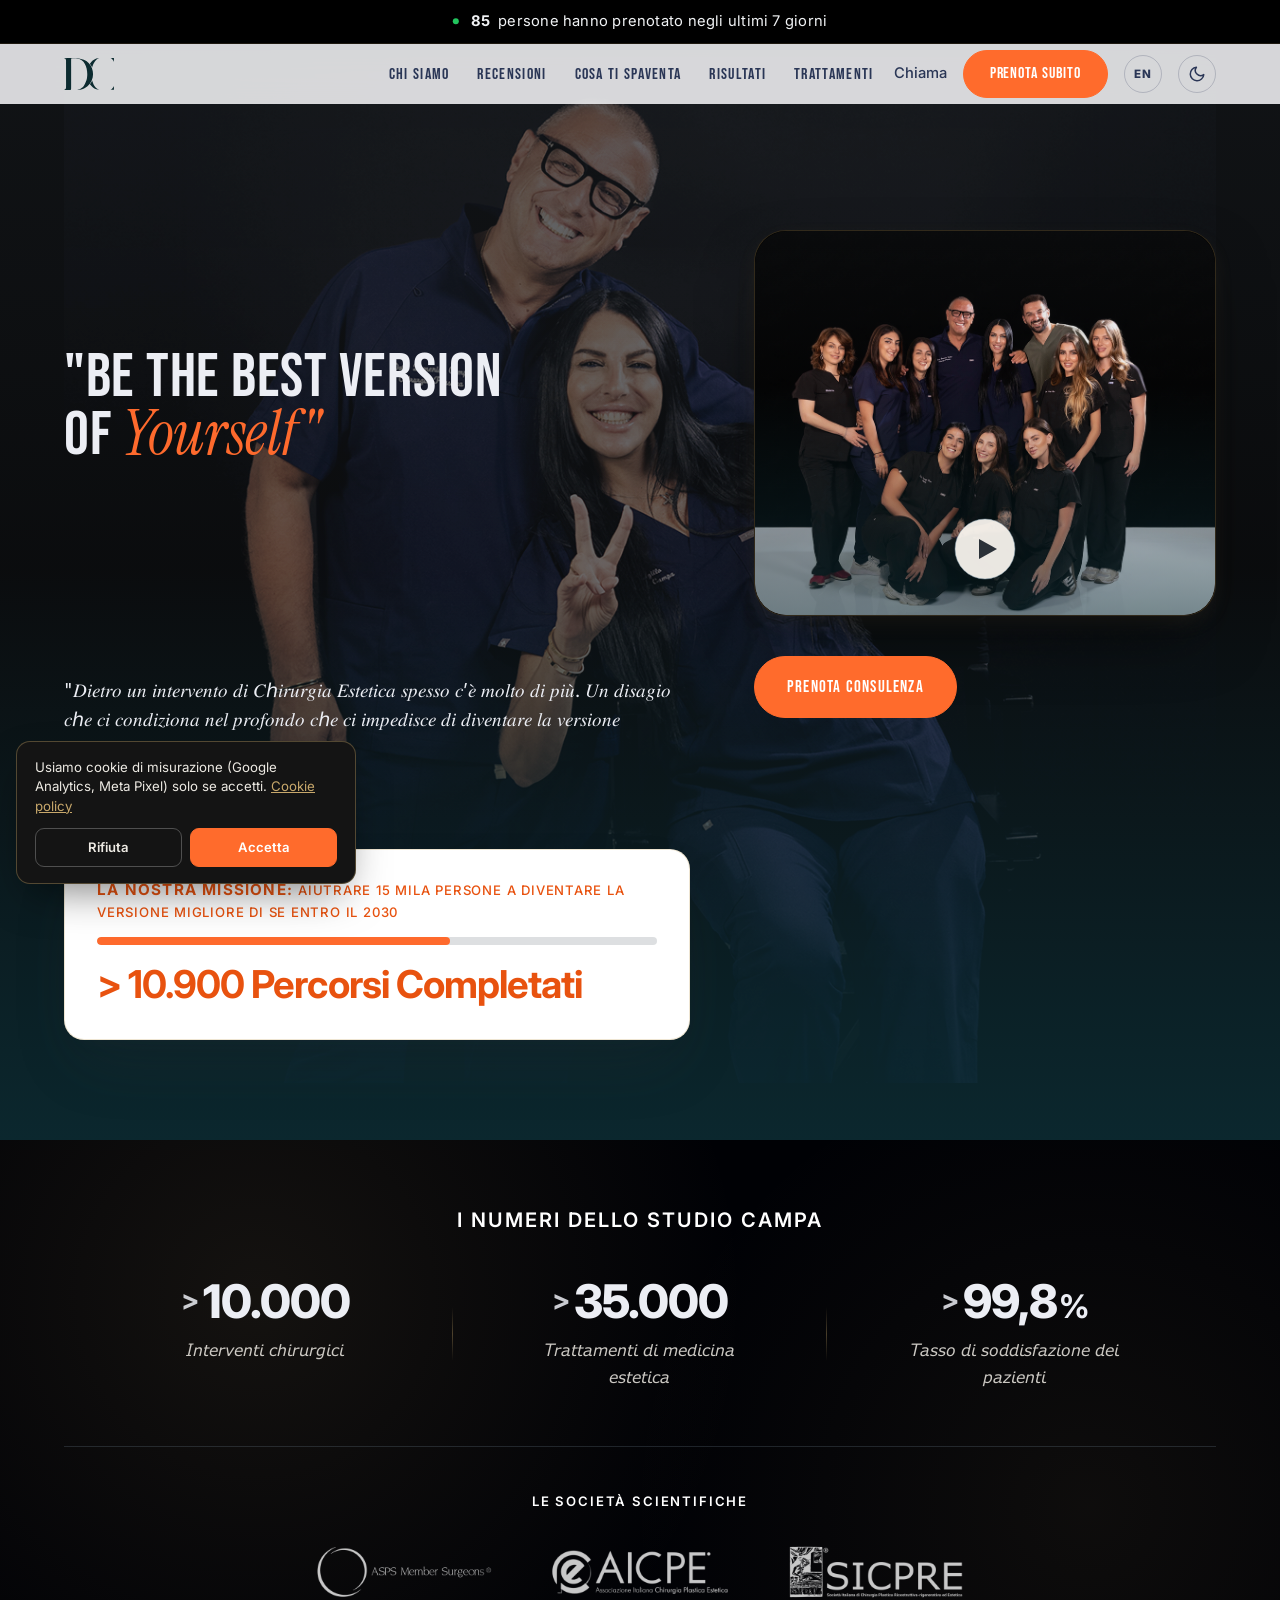
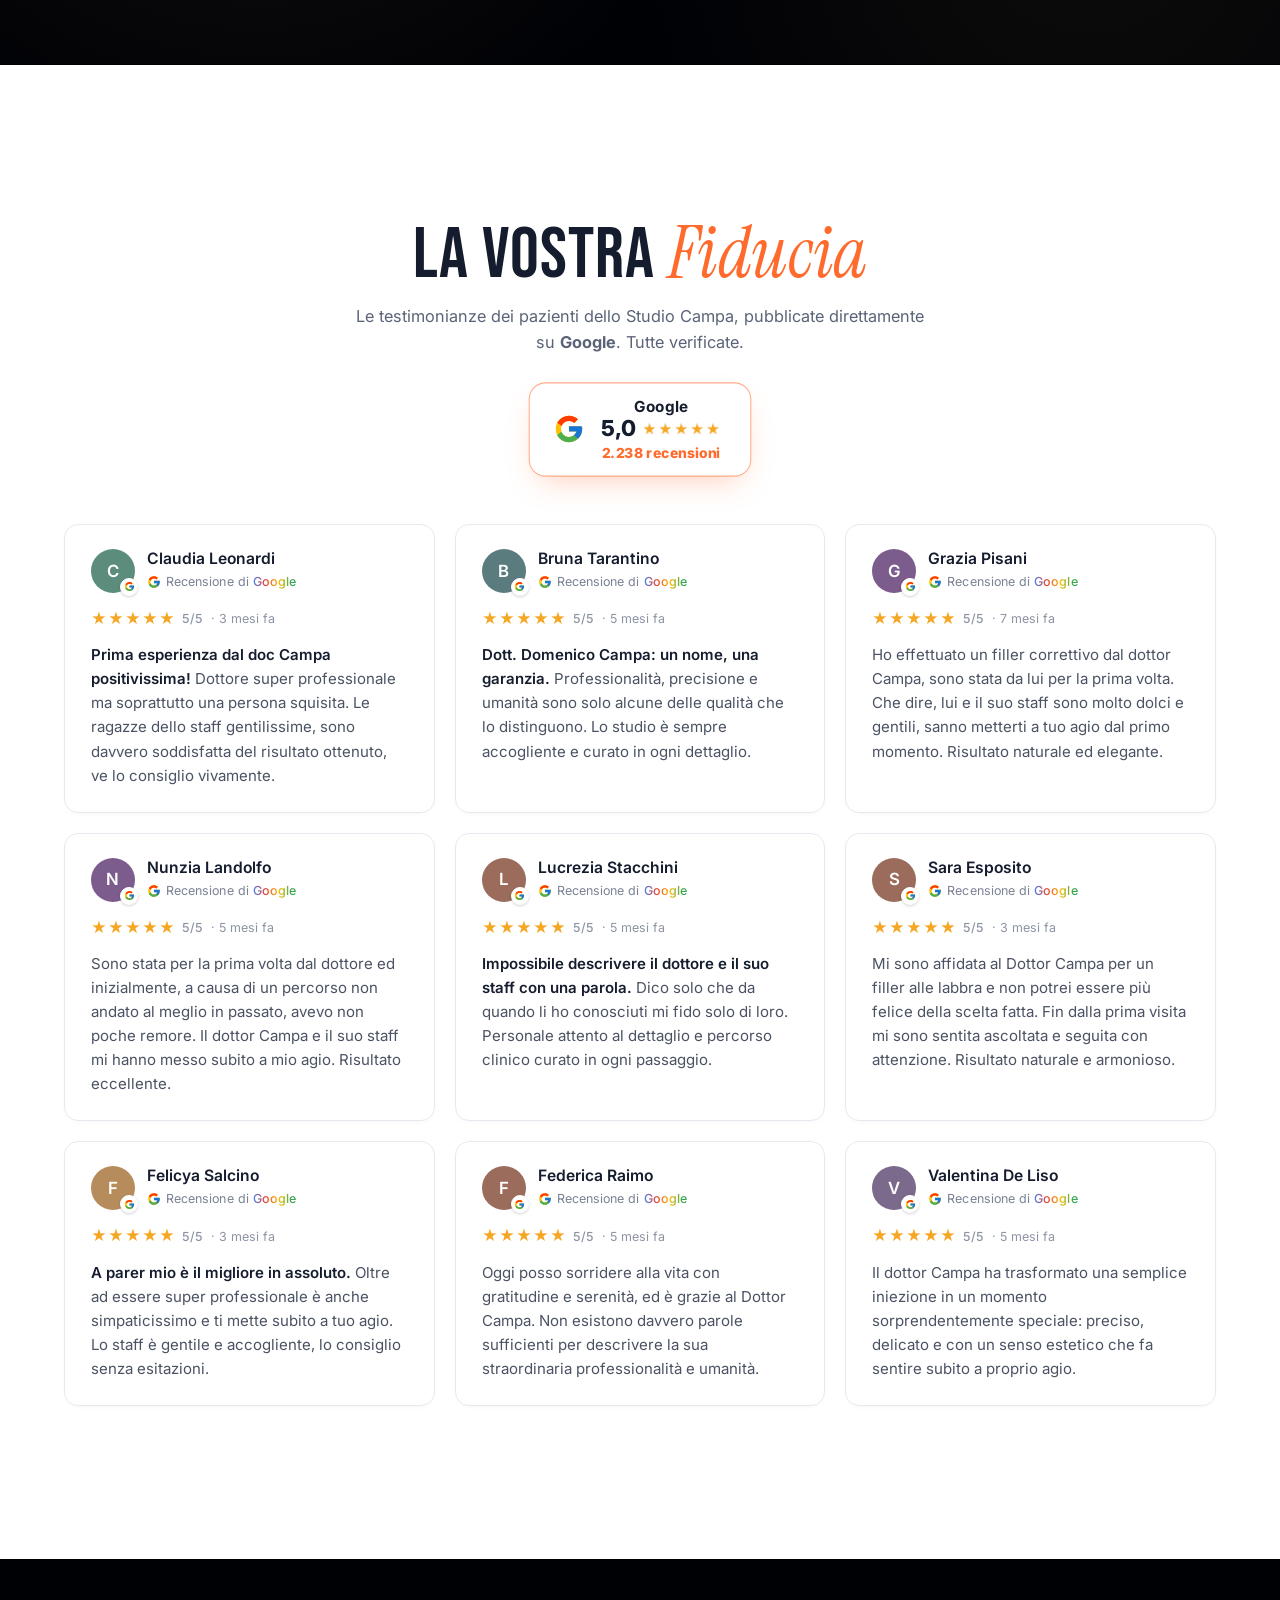
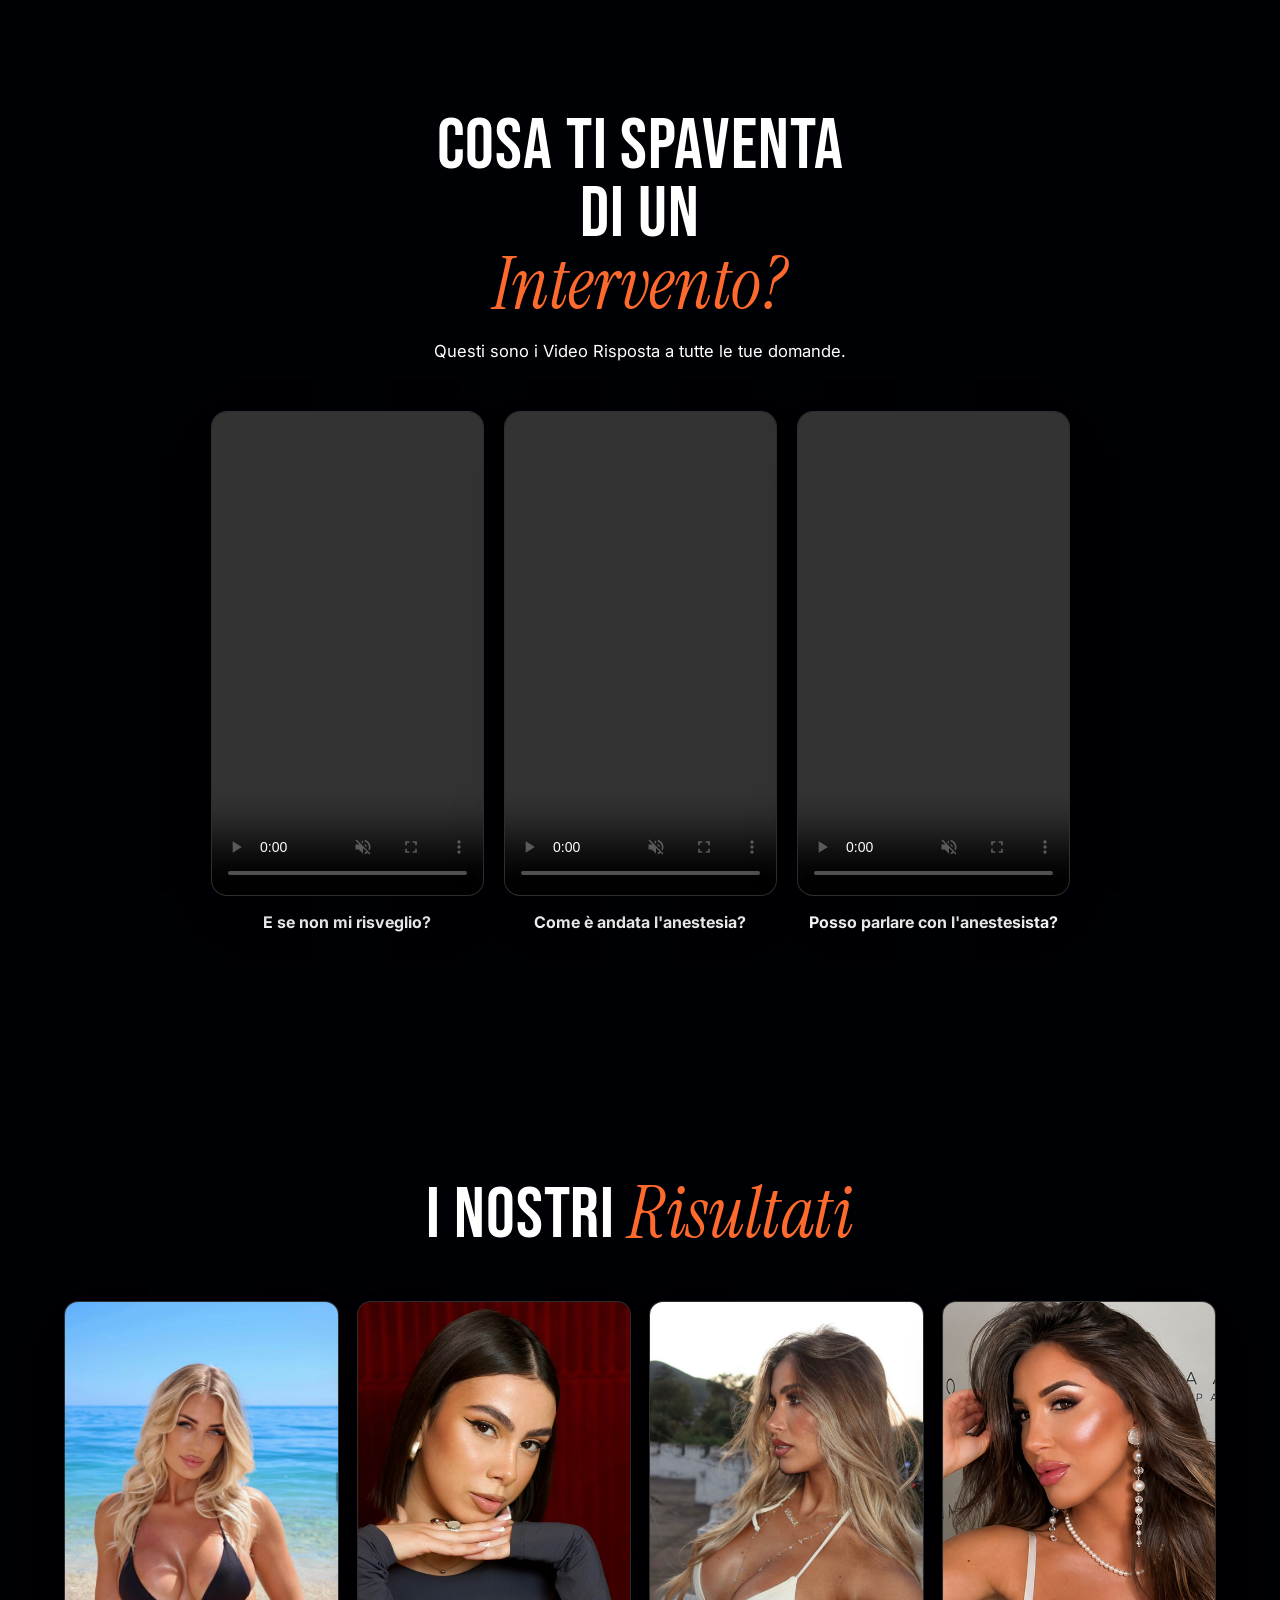
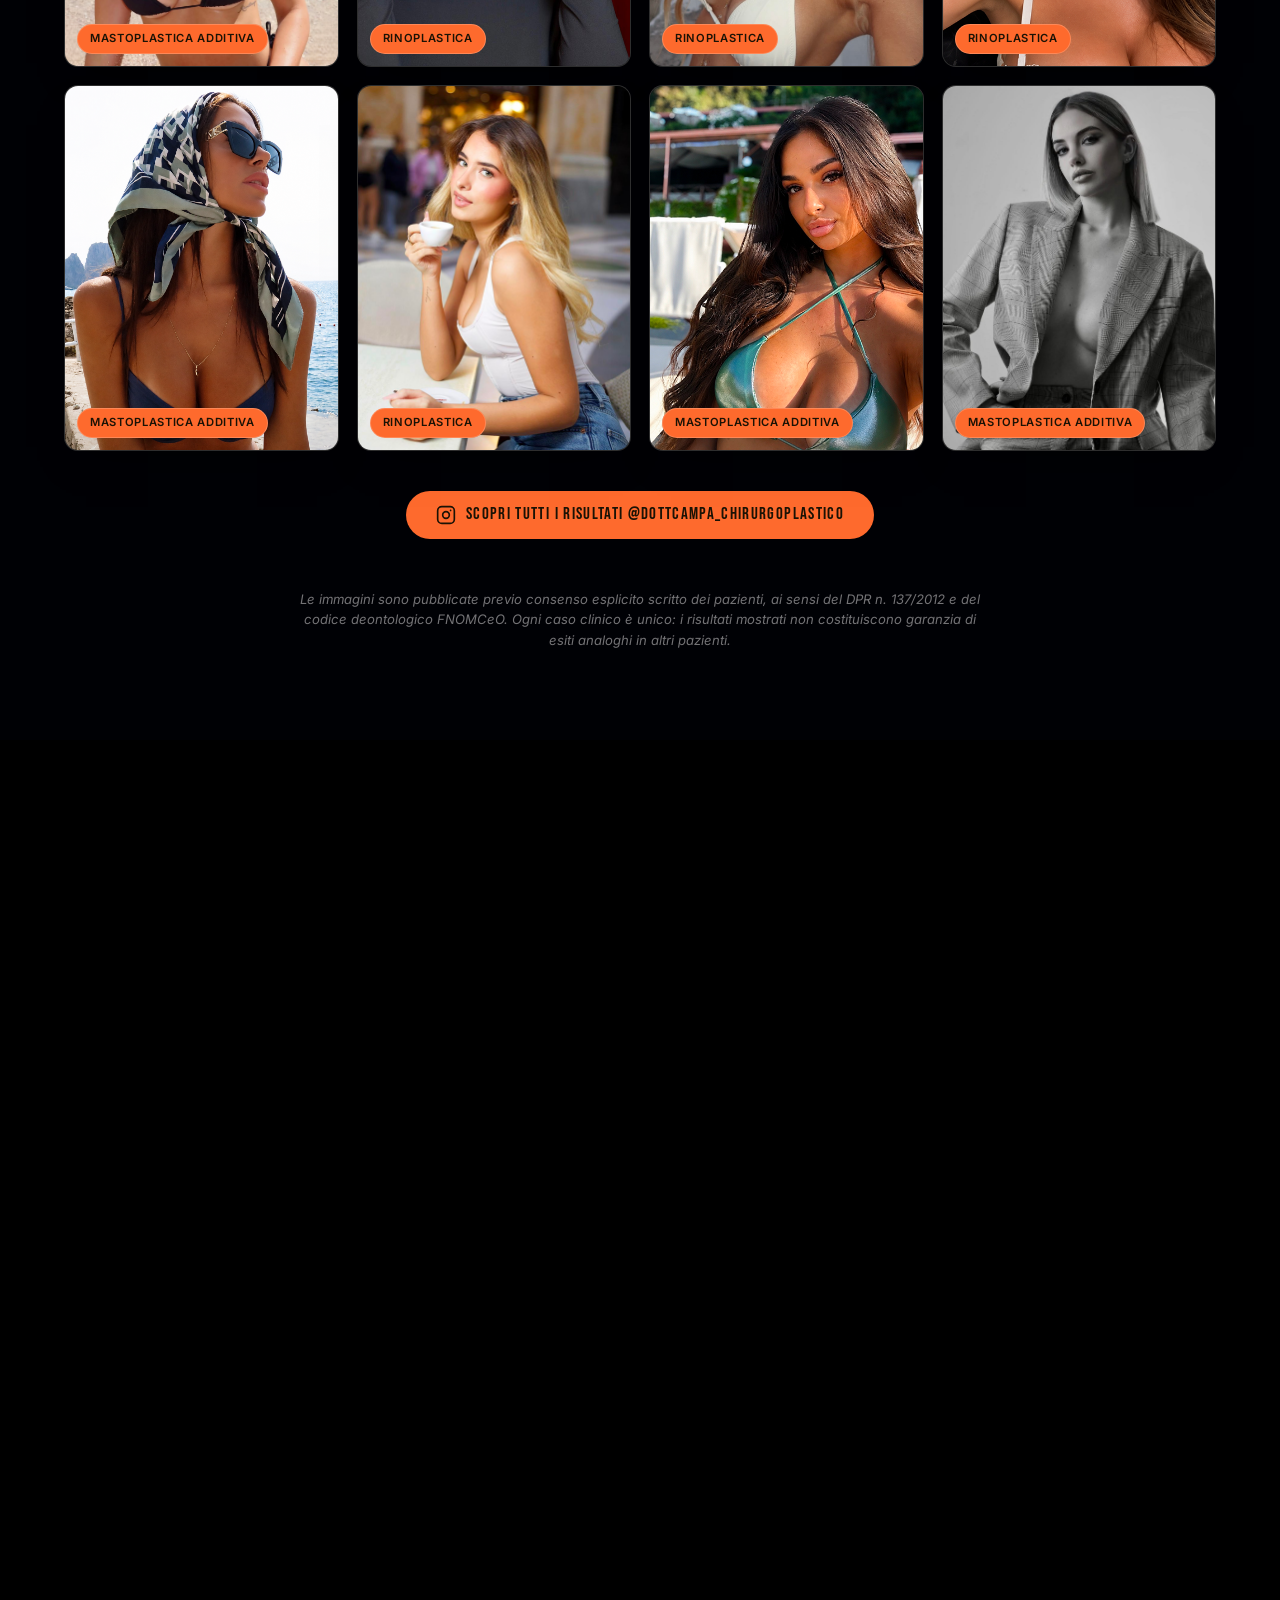
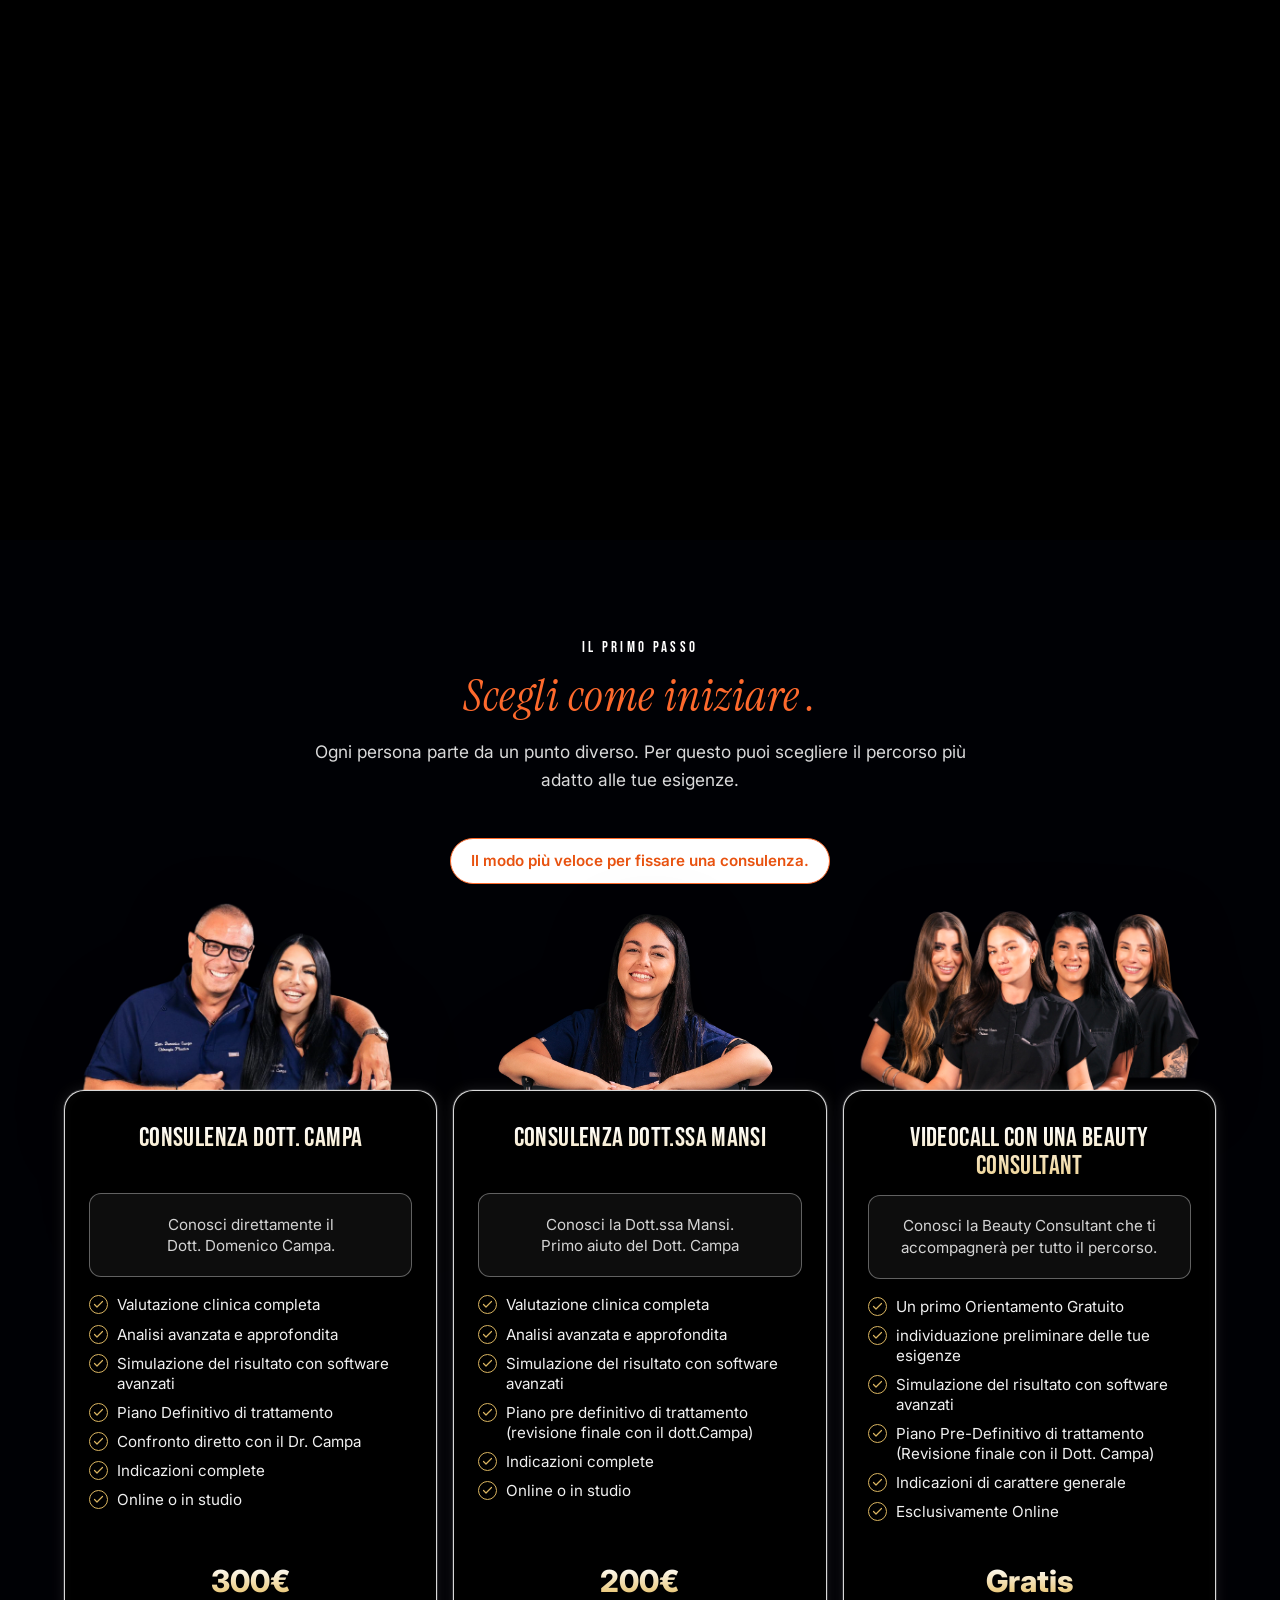
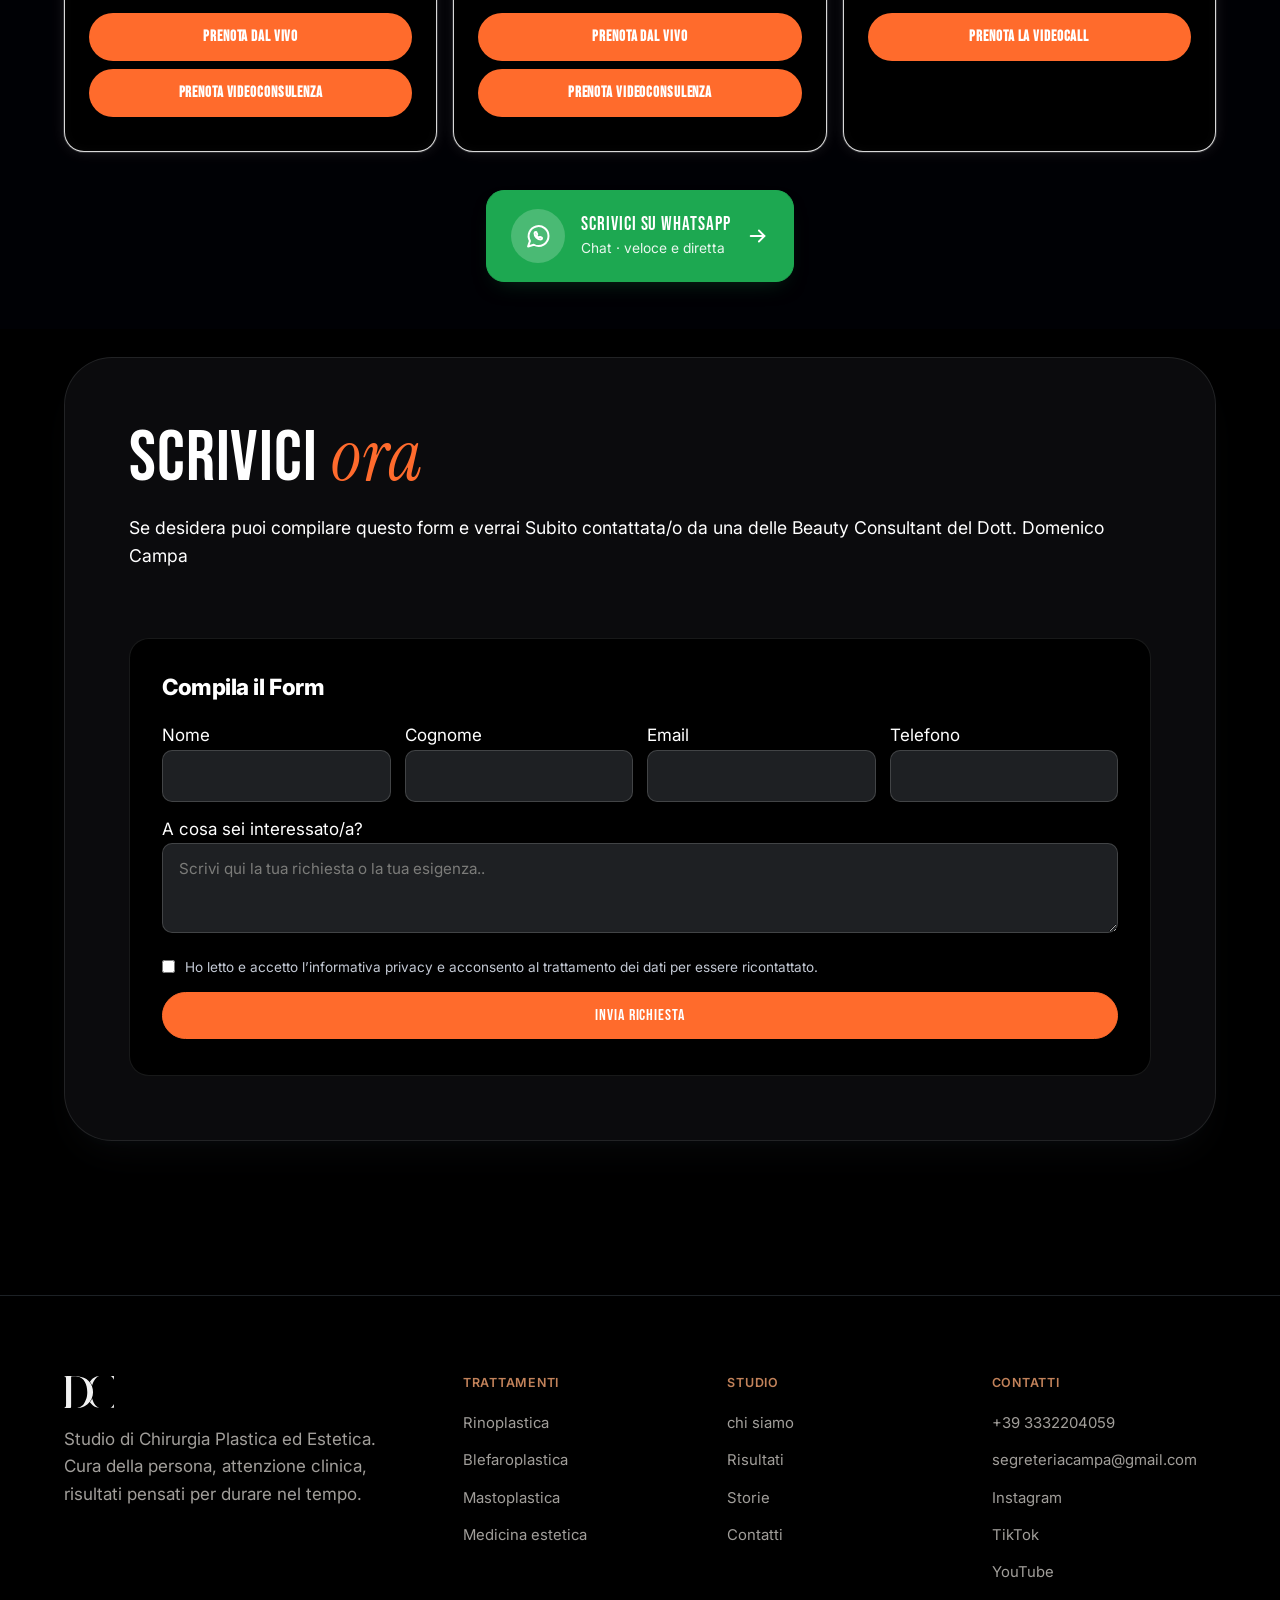
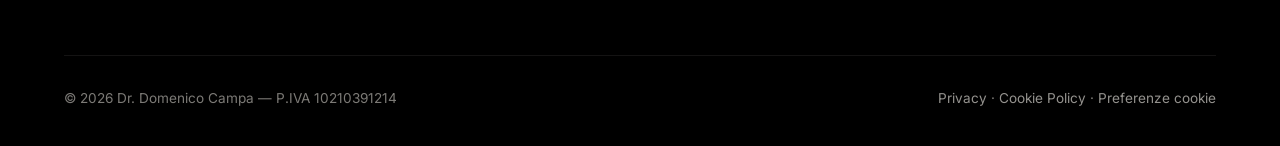
==== index.html @ f1b8f04b "Update index.html" ====
<!DOCTYPE html>
<html lang="it">
<head>
<meta charset="UTF-8">
<meta name="viewport" content="width=device-width,initial-scale=1">
<meta name="theme-color" content="#0a0a0a">
<meta name="description" content="Studio del Dr. Domenico Campa — Chirurgia estetica con ascolto, precisione e rispetto della naturalezza.">
<title>Studio Dr. Campa</title>
<link rel="icon" href="data:,">
<link rel="preconnect" href="https://fonts.googleapis.com">
<link rel="preconnect" href="https://fonts.gstatic.com" crossorigin>
<link href="https://fonts.googleapis.com/css2?family=Bebas+Neue&family=Inter:wght@400;500;600;700;800&family=Instrument+Serif:ital@0;1&display=swap" rel="stylesheet">
<style>
/* ============================================================
   DESIGN TOKENS
   ============================================================ */
:root {
  /* ====== PALETTE: INDACO & RAME (tema scuro) ====== */
  /* Indaco scuro: pagina + sezioni (sfondi) */
  --petrol:#000000;
  --petrol-darker:#000000;
  --petrol-soft:#2A3656;
  --petrol-tint:#1E2A44;
  /* CHIARO: testo e elementi chiari su fondo scuro */
  --ivory:#ECEEF4;
  --ivory-deeper:#D6DCE6;
  --white:#1C2438;
  /* Accento: Rame */
  --gold:#C2825A;
  --gold-deeper:#A66A45;
  --gold-soft:#33251C;
  /* Arancio fluo — colore pulsanti */
  --orange:#FF6B2C;
  --orange-deep:#E8520F;
  /* Secondario (ex blush) — tonalità indaco */
  --blush:#2A3656;
  --blush-soft:#1E2A44;
  --blush-deep:#3A4A6A;
  /* Testo: chiaro */
  --ink:#ECEEF4;
  --ink-soft:#C3C9D4;
  --ink-light:#8C94A4;
  /* Neutri su scuro: bordi/track */
  --mist:#2B3550;
  --mist-soft:#1E2740;
  --line:#2B3550;
  --line-hair:rgba(236,238,244,.10);

  /* ====== BACKWARD-COMPAT ALIASES ======
     I template usano ancora questi nomi storici (--coral-deep, --coral-1, --yellow, --bg-soft).
     Li rimappiamo alla nuova palette per cambiare colore senza toccare tutti i selettori. */
  --coral-1:var(--petrol);
  --coral-2:var(--petrol);
  --coral-deep:var(--petrol);
  --coral-darker:var(--petrol-darker);
  --coral-soft:var(--petrol-tint);
  --yellow:var(--gold);
  --gold-soft:var(--gold-soft);
  --bg-soft:var(--ivory);
  --bg-warm:var(--ivory-deeper);
  --cream:var(--ivory);

  /* ====== TYPOGRAPHY ====== */
  --font-sans:"Inter", system-ui, -apple-system, sans-serif;
  --font-serif:"Instrument Serif", Georgia, serif;
  --font-display:"Bebas Neue", "Inter", system-ui, sans-serif;
  --maxw:1280px;
  --gutter:clamp(20px, 5vw, 64px);
  --section-y:clamp(80px, 12vw, 160px);
  --radius-sm:12px;
  --radius:20px;
  --radius-lg:32px;
  --radius-xl:48px;
  --ease-spring:cubic-bezier(.16, 1, .3, 1);
  --ease-out:cubic-bezier(.4, 0, .2, 1);
  --shadow-sm:0 1px 3px rgba(43,49,56,.06), 0 1px 2px rgba(43,49,56,.04);
  --shadow-md:0 4px 14px -2px rgba(43,49,56,.1), 0 2px 4px -1px rgba(43,49,56,.05);
  --shadow-lg:0 20px 40px -12px rgba(43,49,56,.18), 0 8px 12px -4px rgba(43,49,56,.1);
  --shadow-xl:0 32px 64px -16px rgba(43,49,56,.22), 0 12px 24px -8px rgba(43,49,56,.12);
  --shadow-petrol:0 20px 40px -12px rgba(18, 60, 70, .35);
  --shadow-gold:0 16px 32px -8px rgba(200, 168, 107, .35);
}

/* ============================================================
   RESET + BASE
   ============================================================ */
*, *::before, *::after { box-sizing:border-box; }
html { scroll-behavior:smooth; -webkit-text-size-adjust:100%; }
body {
  margin:0;
  font-family:var(--font-sans);
  font-size:17px;
  line-height:1.6;
  color:var(--ink);
  background:var(--petrol);
  -webkit-font-smoothing:antialiased;
  text-rendering:optimizeLegibility;
  overflow-x:hidden;
}
img, video, svg { max-width:100%; display:block; height:auto; }
a { color:inherit; text-decoration:none; }
button { font:inherit; cursor:pointer; border:0; background:none; color:inherit; padding:0; }
input, textarea, select { font:inherit; }

/* App-loading state (before content.json arrives) */
#app.app-loading {
  display:flex; align-items:center; justify-content:center;
  min-height:100vh; color:var(--ink-light); font-size:14px;
}

/* ============================================================
   TYPOGRAPHY
   ============================================================ */
h1, h2, h3 {
  font-family:var(--font-sans);
  font-weight:800;
  line-height:1.04;
  letter-spacing:-.025em;
  margin:0;
  color:var(--ink);
}
h4, h5 {
  font-family:var(--font-sans);
  font-weight:600;
  line-height:1.2;
  margin:0;
  color:var(--ink);
}
h1 { font-size:clamp(2.8rem, 7.2vw, 6rem); font-weight:800; letter-spacing:-.035em; }
h2 { font-family:var(--font-display); font-weight:400; font-size:clamp(2.4rem, 5.6vw, 4.6rem); letter-spacing:.012em; line-height:.96; }
h3 { font-size:clamp(1.4rem, 2.4vw, 2.1rem); letter-spacing:-.02em; }
h4 { font-size:1.15rem; font-weight:600; letter-spacing:-.01em; }
h5 { font-size:.85rem; font-weight:600; letter-spacing:.06em; text-transform:uppercase; color:var(--ink-light); margin:0 0 14px; }
p { margin:0; }
.serif-italic, .em {
  font-family:var(--font-serif);
  font-style:italic;
  font-weight:400;
  letter-spacing:-.005em;
}
.accent { color:var(--gold); }
.hl { color:var(--gold); font-weight:600; }

/* ============================================================
   LAYOUT
   ============================================================ */
.container {
  max-width:var(--maxw);
  margin:0 auto;
  padding:0 var(--gutter);
  position:relative;
}
section {
  padding:var(--section-y) 0;
  position:relative;
}
section[id] { scroll-margin-top:90px; }

/* ============================================================
   BUTTONS
   ============================================================ */
.btn {
  display:inline-flex; align-items:center; justify-content:center; gap:.55em;
  padding:10px 26px;
  font-family:var(--font-display);
  font-size:1rem;
  font-weight:400;
  letter-spacing:.06em;
  text-transform:uppercase;
  border-radius:999px;
  transition:transform .3s var(--ease-spring), background .25s var(--ease-out), color .25s var(--ease-out), box-shadow .3s var(--ease-out), border-color .25s var(--ease-out);
  cursor:pointer;
  white-space:nowrap;
  border:0;
  position:relative;
}
.btn:hover { transform:translateY(-2px); }
.btn:active { transform:translateY(0); transition-duration:.08s; }
.btn-primary {
  background:var(--orange); color:#fff;
  border:1px solid var(--orange);
}
.btn-primary:hover {
  background:var(--orange-deep); color:#fff;
  border-color:var(--orange-deep);
  box-shadow:0 14px 32px -8px rgba(255,107,44,.55);
}
.btn-yellow {
  background:var(--orange); color:#fff;
  border:1px solid var(--orange);
}
.btn-yellow:hover {
  background:var(--orange-deep); color:#fff;
  box-shadow:0 14px 32px -8px rgba(255,107,44,.55);
}
.btn-large { padding:16px 32px; font-size:1.08rem; letter-spacing:.07em; }

/* ============================================================
   NAV
   ============================================================ */

/* ========== TOPBAR STICKY (sub-header sopra la nav) ==========
   Bar scura: mostra UNA voce alla volta, fade ogni 4 secondi.
   Stesso comportamento su desktop e mobile.
   Sempre visibile su scroll (NON si nasconde come la nav). */
.topbar {
  position:fixed; top:0; left:0; right:0; z-index:101;
  background:linear-gradient(90deg, var(--petrol-darker, #0D2E36) 0%, var(--petrol, #123C46) 100%);
  color:var(--ivory);
  border-bottom:1px solid rgba(200,168,107,.15);
  font-size:.92rem; letter-spacing:.015em;
  height:44px;
  display:flex; align-items:center; justify-content:center;
  overflow:hidden;
}
.topbar-track {
  position:relative;
  width:100%; height:100%;
}
.topbar-item {
  position:absolute; left:50%; top:50%;
  transform:translate(-50%, -50%);
  display:inline-flex; align-items:center; gap:8px;
  color:inherit;
  text-decoration:none;
  opacity:0;
  white-space:nowrap;
  pointer-events:none;
  transition:opacity .5s ease;
  font-weight:400;
  max-width:calc(100% - 32px);
}
.topbar-item.is-active {
  opacity:1;
  pointer-events:auto;
}
.topbar-item.is-link { cursor:pointer; }
.topbar-item.is-link:hover { color:var(--gold); }
.topbar-item .topbar-star { color:var(--gold); font-size:.95em; }
.topbar-item .topbar-strong { font-weight:700; color:inherit; }
.topbar-item .topbar-google {
  font-weight:600;
  color:inherit;
  letter-spacing:.005em;
}
.topbar-item .topbar-icon {
  display:inline-flex; align-items:center; justify-content:center;
  color:var(--gold);
}
.topbar-icon-svg {
  display:block;
  flex-shrink:0;
}
.topbar-item .topbar-dot {
  display:inline-block; width:6px; height:6px;
  border-radius:50%; background:#22c55e;
  margin-right:4px;
  animation:topbar-pulse 1.6s ease-in-out infinite;
}
@keyframes topbar-pulse {
  0%, 100% { box-shadow:0 0 0 0 rgba(34,197,94,.6); }
  50% { box-shadow:0 0 0 6px rgba(34,197,94,0); }
}
@media (max-width:600px){
  .topbar { font-size:.8rem; height:40px; }
}

/* La nav viene spinta sotto la topbar */
.nav { top:44px !important; }
@media (max-width:600px){ .nav { top:40px !important; } }

/* Se la topbar è vuota / disabilitata, la nav torna in cima e l'hero non ha padding extra */
html.no-topbar .nav { top:0 !important; }
html.no-topbar .hero { padding-top:190px; }
@media (max-width:860px){ html.no-topbar .hero { padding-top:160px; } }
@media (max-width:600px){ html.no-topbar .hero { padding-top:160px; } }
@media (max-width:420px){ html.no-topbar .hero { padding-top:150px; } }

/* ============================================================
   NAV
   ============================================================ */
.nav {
  position:fixed; left:0; right:0; z-index:100;
  padding:6px 0;
  background:rgba(250,250,252,.85);
  backdrop-filter:blur(18px); -webkit-backdrop-filter:blur(18px);
  box-shadow:0 1px 0 rgba(20,28,46,.07);
  transition:padding .3s var(--ease-out), background .3s var(--ease-out), box-shadow .3s var(--ease-out);
}
.nav.scrolled {
  padding:3px 0;
  background:rgba(255,255,255,.95);
  box-shadow:0 1px 0 rgba(20,28,46,.08), 0 6px 18px -10px rgba(20,28,46,.18);
}
/* Grid a 3 colonne: logo | menu (sempre al centro) | cta.
   Le 2 colonne laterali hanno la stessa larghezza (1fr) così il menu resta
   perfettamente centrato indipendentemente da quanto è largo logo o CTA. */
.nav-inner {
  display:grid;
  grid-template-columns:1fr auto 1fr;
  align-items:center;
  gap:20px;
}
.nav-inner > .logo { justify-self:start; }
.nav-inner > .nav-links { justify-self:center; }
.nav-inner > .nav-cta { justify-self:end; }
.logo {
  display:flex; align-items:center; gap:10px;
  font-weight:700; font-size:1.1rem; letter-spacing:-.025em;
  color:#141C2E;
  transition:opacity .2s;
  min-width:0;
}
.logo:hover { opacity:.7; }
.logo-mark {
  width:34px; height:34px; border-radius:9px;
  background:var(--petrol);
  display:grid; place-items:center;
  color:var(--ivory); font-weight:700; font-size:.9rem;
  box-shadow:0 4px 12px -4px rgba(43,49,56,.4);
  transition:transform .3s var(--ease-spring), box-shadow .3s var(--ease-out), background .3s var(--ease-out);
  border:1px solid transparent;
  flex-shrink:0;
}
/* Variante con immagine: nessun box colorato, l'immagine fa tutto */
.logo-mark.logo-mark-img {
  width:auto; height:32px; padding:0;
  background:transparent;
  border-radius:0;
  box-shadow:none;
  border:0;
  display:inline-flex; align-items:center;
}
.logo-mark.logo-mark-img img {
  height:100%; width:auto;
  display:block;
  max-width:200px;
  object-fit:contain;
}
.nav.scrolled .logo-mark.logo-mark-img { height:28px; }
/* Nel footer (sfondo scuro) potrebbe servire un filtro per logo scuri */
.footer .logo-mark.logo-mark-img img { filter:brightness(0) invert(1); opacity:.95; }
.logo:hover .logo-mark {
  transform:rotate(-6deg) scale(1.05);
  border-color:var(--gold);
}
.logo:hover .logo-mark.logo-mark-img { transform:scale(1.04); border:0; }
.logo-text {
  font-family:var(--font-display);
  font-weight:400;
  font-size:1.2rem;
  letter-spacing:.04em;
  text-transform:uppercase;
}
.nav-links {
  display:flex; gap:28px; list-style:none; margin:0; padding:0;
}
.nav-links a {
  font-family:var(--font-display);
  font-size:1.02rem;
  font-weight:400;
  letter-spacing:.08em;
  text-transform:uppercase;
  color:#2A3656;
  position:relative;
  transition:color .2s;
}
.nav-links a::after {
  content:""; position:absolute; left:0; right:0; bottom:-6px;
  height:2px; background:var(--orange);
  transform:scaleX(0); transform-origin:right;
  transition:transform .35s var(--ease-spring);
}
.nav-links a:hover { color:var(--orange); }
.nav-links a:hover::after { transform:scaleX(1); transform-origin:left; }
.nav-cta { display:flex; align-items:center; gap:16px; }
.nav-cta .login {
  font-size:.92rem; font-weight:500; color:#2A3656;
  transition:color .2s;
}
.nav-cta .login:hover { color:var(--orange); }
.nav-cta .login .login-ic { display:none; }
/* Bottone "Prenota Consulto" nella nav: arancio fluo */
.nav-cta .btn-primary {
  background:var(--orange);
  color:#fff;
  border:1.5px solid var(--orange);
}
.nav-cta .btn-primary:hover {
  background:var(--orange-deep);
  color:#fff;
  border-color:var(--orange-deep);
  box-shadow:0 12px 28px -8px rgba(255,107,44,.5);
}
.mobile-toggle {
  display:none; flex-direction:column; gap:5px; padding:8px;
}
.mobile-toggle span {
  display:block; width:22px; height:2px; background:#141C2E;
  transition:transform .3s var(--ease-spring), opacity .2s;
}
.nav.open .mobile-toggle span:nth-child(1) { transform:translateY(7px) rotate(45deg); }
.nav.open .mobile-toggle span:nth-child(2) { opacity:0; }
.nav.open .mobile-toggle span:nth-child(3) { transform:translateY(-7px) rotate(-45deg); }

/* ============================================================
   HERO
   ============================================================ */
.hero {
  min-height:100vh; padding:230px 0 100px;
  display:flex; align-items:center;
  position:relative; overflow:hidden;
  background:var(--petrol);
  color:var(--ivory);
}
@media (max-width:860px){
  .hero { padding:120px 0 80px; }
}
@media (max-width:600px){
  .hero { padding:110px 0 70px; }
}
@media (max-width:420px){
  .hero { padding:100px 0 70px; }
}
.hero-bg { position:absolute; inset:0; z-index:0; background:#000; }
.hero-bg img, .hero-bg video, .hero-bg picture {
  width:100%; height:100%; object-fit:cover;
  display:block;
  object-position:var(--hero-bg-pos, center);
  transform:scale(var(--hero-bg-zoom, 1));
  transform-origin:center;
}
.hero-bg img, .hero-bg video {
  opacity:.5;
  filter:saturate(.9);
}
.hero-bg picture img { opacity:1; /* la opacità del picture la mettiamo sul wrapper */ }
.hero-bg picture { opacity:.5; filter:saturate(.9); }
.hero::before {
  content:""; position:absolute; inset:0; z-index:1;
  background:linear-gradient(180deg, rgba(43,49,56,.4) 0%, rgba(43,49,56,.25) 50%, rgba(13,46,54,.85) 100%);
  pointer-events:none;
}
.hero-watermark {
  position:absolute; right:-3%; bottom:8%; z-index:2;
  font-family:var(--font-sans);
  font-size:clamp(8rem, 22vw, 22rem);
  font-weight:800; letter-spacing:-.05em; line-height:.85;
  color:rgba(247,243,236,.04);
  pointer-events:none; user-select:none;
  white-space:nowrap;
}
.hero-content {
  position:relative; z-index:3;
  width:100%;
  color:var(--ivory);
}
/* Quando c'è il video player, layout 2-col su desktop:
   Riga 1 → titolo (sx) | video player (dx, occupa anche il primo "spazio respiro")
   Riga 2 → sottotitolo + mission card (sx) | CTA bottone Prenota (dx)

   Usiamo `display:contents` su .hero-text per "appiattire" i suoi figli dentro
   il grid genitore, così possiamo piazzarli individualmente nelle colonne.
*/
.hero.has-video-player .hero-content {
  display:grid;
  grid-template-columns:minmax(0, 1.15fr) minmax(0, 0.85fr);
  column-gap:clamp(36px, 5vw, 72px);
  row-gap:32px;
  align-items:start;
}
.hero.has-video-player .hero-text { display:contents; }

/* Colonna sinistra */
.hero.has-video-player .hero-title { grid-column:1; grid-row:1; min-width:0; }
.hero.has-video-player .hero-info  { grid-column:1; grid-row:2; min-width:0; }

/* Colonna destra: video sopra (allineato col titolo), CTA sotto (allineata con la mission) */
.hero.has-video-player .hero-video-card { grid-column:2; grid-row:1; min-width:0; align-self:start; }
.hero.has-video-player .hero-cta        { grid-column:2; grid-row:2; min-width:0; align-self:start; margin-top:8px; }

.hero .hero-text { min-width:0; }

/* ====== HERO VIDEO PLAYER CARD ====== */
.hero-video-card {
  position:relative;
  width:100%;
  max-width:var(--hero-player-w, none);
  margin-inline:auto;
  border-radius:var(--radius-lg);
  overflow:hidden;
  box-shadow:0 28px 64px -16px rgba(0,0,0,.55), 0 8px 24px -8px rgba(200,168,107,.18);
  border:1px solid rgba(200,168,107,.25);
  background:var(--petrol);
}
.hero-video-trigger {
  position:relative;
  display:block;
  width:100%;
  aspect-ratio:var(--hero-player-ratio, 4/5);
  border:0;
  padding:0;
  background:transparent;
  cursor:pointer;
  overflow:hidden;
  border-radius:var(--radius-lg);
}
.hero-video-poster {
  position:absolute; inset:0;
}
.hero-video-poster img,
.hero-video-poster picture {
  width:100%; height:100%; object-fit:cover;
  transition:transform .8s var(--ease-spring), filter .4s var(--ease-out);
}
.hero-video-poster-fallback {
  width:100%; height:100%;
  background:linear-gradient(135deg, var(--petrol), var(--petrol-darker));
}
.hero-video-overlay {
  position:absolute; inset:0;
  background:linear-gradient(180deg, rgba(43,49,56,.18) 0%, rgba(43,49,56,.05) 40%, rgba(13,46,54,.55) 100%);
  transition:opacity .35s var(--ease-out);
}
.hero-video-label {
  position:absolute; top:20px; left:22px;
  font-size:.78rem; font-weight:500; letter-spacing:.08em; text-transform:uppercase;
  color:var(--ivory);
  background:rgba(43,49,56,.6);
  backdrop-filter:blur(8px); -webkit-backdrop-filter:blur(8px);
  padding:7px 14px;
  border-radius:999px;
  border:1px solid rgba(200,168,107,.3);
}
.hero-video-play {
  position:absolute;
  left:var(--play-x, 50%); top:var(--play-y, 50%);
  transform:translate(-50%, -50%);
  width:clamp(64px, 12%, 90px);
  height:clamp(64px, 12%, 90px);
  transition:transform .35s var(--ease-spring), filter .3s var(--ease-out);
  filter:drop-shadow(0 12px 24px rgba(0,0,0,.4));
}
.hero-video-play svg { width:100%; height:100%; display:block; }
.hero-video-trigger:hover .hero-video-poster img,
.hero-video-trigger:hover .hero-video-poster picture { transform:scale(1.05); }
.hero-video-trigger:hover .hero-video-play { transform:translate(-50%, -50%) scale(1.08); }
.hero-video-trigger:hover .hero-video-overlay { opacity:.85; }
.hero-video-trigger:active .hero-video-play { transform:translate(-50%, -50%) scale(.96); transition-duration:.08s; }
.hero-video-trigger:focus-visible {
  outline:2px solid var(--gold);
  outline-offset:4px;
}

/* Mobile: testo+video impilati e RIORDINATI: titolo → video → info → CTA */
@media (max-width:860px){
  .hero.has-video-player .hero-content {
    grid-template-columns:1fr;
    grid-template-rows:none;
    gap:0;
    row-gap:28px;
  }
  /* Reset dei posizionamenti desktop (grid-column/grid-row) — tutto torna in col 1 */
  .hero.has-video-player .hero-title,
  .hero.has-video-player .hero-info,
  .hero.has-video-player .hero-video-card,
  .hero.has-video-player .hero-cta {
    grid-column:1; grid-row:auto;
  }
  /* Riordino con order */
  .hero.has-video-player .hero-title       { order:1; }
  .hero.has-video-player .hero-video-card  { order:2; margin-top:var(--mobile-video-gap, 30px); }
  .hero.has-video-player .hero-info        { order:3; }
  .hero.has-video-player .hero-cta         { order:4; margin-top:8px; }

  /* Su mobile il titolo va a DESTRA, nello spazio tra le due teste della foto
     di sfondo. Dimensione ridotta perché su 3 righe occupi solo il quadrante
     in alto a destra, lasciando libero il volto del dottore (in alto-sx) e
     quello della paziente (più in basso). Il margin-top lo posiziona
     nello spazio scuro fra le due teste. */
  .hero.has-video-player .hero-title {
    text-align:right;
    margin-left:auto;
    margin-top:18vh;
    max-width:62%;
  }
  .hero.has-video-player .hero-title h1 {
    font-size:clamp(1.8rem, 5.5vw, 2.6rem);
    line-height:1.06;
    max-width:none;
    margin-left:auto;
  }
  /* Anche l'accento (corsivo gold) deve allinearsi a destra */
  .hero.has-video-player .hero-title h1 .accent::after {
    left:auto; right:0;
  }

  .hero-video-trigger { aspect-ratio:16/10; }
  .hero.has-video-player .hero-video-card { max-width:none; }
  .hero-bg img, .hero-bg video, .hero-bg picture {
    object-position:var(--hero-bg-pos-m, center);
    transform:scale(var(--hero-bg-zoom-m, 1));
  }
  /* Spaziatura interna ridotta su mobile */
  .hero-info .hero-sub { margin-top:0; }
  .hero-info .mission-card { margin-top:28px; }
}

@media (max-width:600px){
  .hero.has-video-player .hero-title { max-width:68%; margin-top:16vh; }
  .hero.has-video-player .hero-title h1 { font-size:clamp(1.65rem, 6.5vw, 2.2rem); }
}

/* ====== VIDEO MODAL ====== */
.video-modal {
  position:fixed; inset:0; z-index:9999;
  display:flex; align-items:center; justify-content:center;
  background:rgba(10, 22, 26, .85);
  backdrop-filter:blur(12px); -webkit-backdrop-filter:blur(12px);
  padding:clamp(20px, 4vw, 60px);
  opacity:0;
  pointer-events:none;
  transition:opacity .25s var(--ease-out);
}
.video-modal.open {
  opacity:1;
  pointer-events:auto;
}
.video-modal-content {
  position:relative;
  width:100%;
  max-width:1200px;
  aspect-ratio:16/9;
  background:#000;
  border-radius:var(--radius);
  overflow:hidden;
  box-shadow:0 30px 80px rgba(0,0,0,.6);
  transform:scale(.94);
  transition:transform .35s var(--ease-spring);
}
.video-modal.open .video-modal-content { transform:scale(1); }
.video-modal-content iframe,
.video-modal-content video {
  position:absolute; inset:0;
  width:100%; height:100%;
  border:0;
  display:block;
}
.video-modal-close {
  position:absolute;
  top:-50px; right:-2px;
  width:38px; height:38px;
  display:flex; align-items:center; justify-content:center;
  background:rgba(247,243,236,.1);
  color:var(--ivory);
  border:1px solid rgba(247,243,236,.25);
  border-radius:50%;
  cursor:pointer;
  transition:background .2s, transform .25s var(--ease-spring), border-color .2s;
}
.video-modal-close:hover {
  background:rgba(247,243,236,.2);
  transform:scale(1.1);
  border-color:var(--gold);
}
.video-modal-close:focus-visible {
  outline:2px solid var(--gold);
  outline-offset:3px;
}
@media (max-width:600px){
  .video-modal-close {
    top:-44px; right:0;
  }
}

.hero-content h1 {
  color:var(--ivory);
  max-width:18ch;
  font-family:var(--font-display); /* Bebas Neue */
  font-weight:400;
  letter-spacing:.012em;
  line-height:.9;
}
.hero-content h1 .accent {
  color:var(--gold);
  font-family:var(--font-serif);
  font-style:italic;
  font-weight:400;
  letter-spacing:-.01em;
  position:relative;
  display:inline-block;
}
.hero-content h1 .accent::after { content:none; }
@media (min-width:761px){ .hero-title{ margin-top:var(--title-down, 0px); } }
@keyframes underlineDraw { to { transform:scaleX(1); } }
.hero-sub {
  font-size:clamp(1.05rem, 1.5vw, 1.3rem);
  line-height:1.55;
  color:rgba(247,243,236,.85);
  margin:28px 0 36px;
  max-width:620px;
}
.hero-sub .em {
  color:var(--ivory); font-weight:400;
}
.hero-cta {
  display:flex; flex-direction:column;
  gap:14px;
  align-items:flex-start;
}
.hero-cta-row {
  display:flex; gap:14px; flex-wrap:wrap;
  align-items:stretch;
}
/* Primary: gold pieno, prezzo barrato accanto */
.hero-cta-primary {
  display:inline-flex; align-items:center; gap:12px;
}
.cta-price-strike {
  font-size:.85em; opacity:.6; text-decoration:line-through;
  font-weight:500;
  text-decoration-thickness:1.5px;
  letter-spacing:.01em;
}
/* Secondary: outline gold, percorso "Ti richiamo gratis" */
.btn-outline-gold {
  background:transparent;
  color:var(--ivory);
  border:1.5px solid rgba(255,107,44,.6);
  padding:10px 26px;
  border-radius:999px;
  font-family:var(--font-display);
  font-weight:400;
  font-size:1rem;
  letter-spacing:.06em;
  text-transform:uppercase;
  transition:background .25s var(--ease-out), border-color .25s, transform .25s var(--ease-spring), color .2s;
  cursor:pointer;
  display:inline-flex; align-items:center; justify-content:center;
  text-decoration:none;
}
.btn-outline-gold:hover {
  background:var(--orange);
  border-color:var(--orange);
  color:#fff;
  transform:translateY(-2px);
}
.btn-outline-gold.btn-large { padding:16px 32px; font-size:1.08rem; letter-spacing:.07em; }

/* Hint sotto i 2 bottoni: piccola frase descrittiva */
.hero-cta-hint {
  font-size:.82rem;
  color:rgba(247,243,236,.65);
  letter-spacing:.01em;
  margin-top:-4px;
  margin-left:4px;
}

/* Tertiary: link sottotitolo, ancora più discreto, percorso power-user */
.hero-cta-tertiary {
  display:inline-flex; align-items:center;
  margin-top:4px;
  font-size:.88rem;
  color:rgba(247,243,236,.78);
  text-decoration:none;
  letter-spacing:.005em;
  border-bottom:1px solid rgba(200,168,107,.22);
  padding-bottom:3px;
  transition:color .2s, border-color .2s;
}
.hero-cta-tertiary:hover {
  color:var(--gold);
  border-color:var(--gold);
}

@media (max-width:600px){
  .hero-cta-row { flex-direction:column; align-items:stretch; }
  .hero-cta-row .btn-large { width:100%; justify-content:center; }
}

/* Mission card */
.mission-card {
  margin-top:54px; padding:28px 32px;
  background:#FFFFFF;
  backdrop-filter:blur(10px); -webkit-backdrop-filter:blur(10px);
  border-radius:var(--radius);
  border:1px solid rgba(200,168,107,.3);
  color:var(--ink);
  max-width:680px;
  box-shadow:var(--shadow-xl);
}
.mission-label { font-size:.82rem; font-weight:500; letter-spacing:.06em; text-transform:uppercase; color:#E8520F; margin-bottom:14px; }
.mission-label strong { color:#E8520F; font-weight:700; letter-spacing:.08em; font-size:1.16em; }
.mission-bar {
  position:relative; height:8px; background:rgba(20,28,46,.14); border-radius:999px;
  margin-bottom:18px; overflow:hidden;
}
.mission-bar-fill {
  height:100%;
  background:linear-gradient(90deg, var(--gold) 0%, var(--orange) 100%);
  border-radius:999px;
  position:relative;
  transform-origin:left center;
}
.mission-bar-pct {
  position:absolute; right:0; top:-26px;
  font-size:.78rem; font-weight:600; color:var(--ink);
  font-variant-numeric:tabular-nums;
}
.mission-figure {
  font-size:clamp(1.7rem, 3vw, 2.4rem); font-weight:700; letter-spacing:-.025em;
  line-height:1.1; margin-bottom:6px;
  color:#E8520F;
}
.mission-sub { color:#E8520F; font-size:.95rem; }
.mission-sub .hl { color:#E8520F; font-weight:700; }

/* ============================================================
   PROBLEM section
   ============================================================ */
.problem {
  background:var(--petrol-darker); position:relative; overflow:hidden;
}
.problem-watermark {
  position:absolute; left:50%; top:50%;
  transform:translate(-50%, -50%);
  font-family:var(--font-sans);
  font-size:clamp(8rem, 18vw, 18rem);
  font-weight:800; letter-spacing:-.04em;
  color:rgba(43,49,56,.05);
  pointer-events:none; user-select:none;
  white-space:nowrap; z-index:0;
}
.problem .container { position:relative; z-index:1; }
.problem h2 {
  max-width:22ch;
  margin:0 auto 60px;
  text-align:center;
}
.problem h2 .accent {
  color:var(--gold);
  font-family:var(--font-serif); font-style:italic; font-weight:400;
}
.problem-body {
  max-width:720px; margin:0 auto;
  font-size:clamp(1.05rem, 1.4vw, 1.2rem); line-height:1.7;
  color:var(--ink-soft);
}
.problem-body p { margin-bottom:24px; }
.problem-body strong { display:block; color:var(--ink); font-weight:600; margin-bottom:8px; }
.problem-quote {
  margin:48px 0;
  padding:28px 0 28px 32px;
  border-left:3px solid var(--gold);
  font-size:1.1rem; color:var(--ink);
}
.problem-quote p { margin-bottom:14px; }
.problem-final {
  text-align:center;
  font-family:var(--font-serif); font-style:italic; font-weight:400;
  font-size:clamp(1.3rem, 2vw, 1.8rem);
  color:var(--gold);
  letter-spacing:-.01em;
  margin-top:50px;
}

/* ============================================================
   ABOUT section
   ============================================================ */
.about { background:var(--white); }
.about-grid {
  display:grid;
  grid-template-columns:1fr 1.1fr;
  gap:clamp(40px, 6vw, 80px);
  align-items:start;
  margin-bottom:clamp(40px, 5vw, 60px);
}
.about-grid > div:first-child { padding-top:8px; }
.about h2 {
  margin-bottom:28px;
}
.about-lead {
  font-size:1.15rem; line-height:1.6; color:var(--ink-soft);
  margin-bottom:24px;
}
.about-photo {
  border-radius:var(--radius-lg);
  overflow:hidden;
  aspect-ratio:4/5;
  box-shadow:var(--shadow-lg);
}
.about-photo img { width:100%; height:100%; object-fit:cover; }
/* Body paragraphs full-width sotto la grid, centrati con max-width tipografico */
.about-body {
  max-width:760px;
  margin:0 auto;
  font-size:1.1rem; line-height:1.75; color:var(--ink-soft);
}
.about-body p { margin-bottom:22px; }
.about-body .callout {
  display:block; margin-top:36px;
  font-family:var(--font-serif); font-style:italic; font-size:clamp(1.3rem, 2.2vw, 1.7rem);
  color:var(--gold);
  padding:28px 0 0; border-top:1px solid var(--line);
  text-align:left;
  line-height:1.4;
}
@media (max-width:860px) {
  .about-grid { grid-template-columns:1fr; }
}

/* ============================================================
   VALUE CARD section — sezione autorevolezza chirurgo
   ============================================================ */
.value-section { background:var(--petrol); }
.value-card {
  background:linear-gradient(135deg, var(--petrol) 0%, var(--petrol-darker) 100%);
  color:var(--ivory);
  border-radius:var(--radius-xl);
  padding:clamp(40px, 6vw, 80px);
  position:relative; overflow:hidden;
  box-shadow:var(--shadow-petrol), var(--shadow-xl);
  border:1px solid rgba(200,168,107,.18);
}
.value-card::before {
  content:""; position:absolute; top:-50%; right:-20%;
  width:60%; height:200%;
  background:radial-gradient(circle, rgba(200,168,107,.12) 0%, transparent 60%);
  pointer-events:none;
}
.value-card h2 {
  color:var(--ivory);
  max-width:18ch;
  margin-bottom:18px;
}
.value-card .lead {
  font-size:1.15rem; line-height:1.55; color:rgba(247,243,236,.9);
  max-width:580px; margin-bottom:54px;
}
.value-card .lead strong { color:var(--gold); font-weight:600; }
.value-grid {
  display:grid;
  grid-template-columns:repeat(auto-fit, minmax(240px, 1fr));
  gap:32px;
  position:relative; z-index:1;
}
.value-item {
  padding:32px 28px;
  background:rgba(247,243,236,.08);
  backdrop-filter:blur(6px); -webkit-backdrop-filter:blur(6px);
  border:1px solid rgba(247,243,236,.15);
  border-radius:var(--radius);
  transition:transform .35s var(--ease-spring), background .3s var(--ease-out), border-color .3s var(--ease-out);
}
.value-item:hover {
  transform:translateY(-4px);
  background:rgba(247,243,236,.13);
  border-color:rgba(200,168,107,.4);
}
.value-icon {
  width:48px; height:48px;
  color:var(--gold); margin-bottom:18px;
  transition:transform .4s var(--ease-spring);
}
.value-item:hover .value-icon { transform:rotate(8deg) scale(1.1); }
.value-icon svg { width:100%; height:100%; }
.value-item h4 { color:var(--ivory); margin-bottom:10px; font-size:1.2rem; }
.value-tag {
  display:inline-block; padding:5px 12px;
  background:var(--gold); color:var(--petrol-darker);
  border-radius:999px; font-size:.78rem; font-weight:600;
}
.value-footnote {
  margin-top:54px; max-width:680px;
  font-size:1rem; line-height:1.55; color:rgba(247,243,236,.85);
}
.value-footnote strong { color:var(--gold); font-weight:600; }

/* ============================================================
   METHOD section
   ============================================================ */
.method { background:var(--petrol-darker); }
.method-head { text-align:center; max-width:780px; margin:0 auto 70px; }
.method-head h2 .accent {
  color:var(--gold);
  font-family:var(--font-serif); font-style:italic; font-weight:400;
}
.method-head .sub {
  font-size:1.1rem; line-height:1.6; color:var(--ink-soft);
  margin-top:24px;
}
.method-head .sub strong { color:var(--gold); font-weight:600; }
.method-grid {
  display:grid;
  grid-template-columns:repeat(auto-fit, minmax(280px, 1fr));
  gap:32px;
  max-width:1100px; margin:0 auto;
}
.method-card {
  background:var(--white);
  border-radius:var(--radius);
  overflow:hidden;
  box-shadow:var(--shadow-sm);
  border:1px solid var(--line-hair);
  transition:transform .4s var(--ease-spring), box-shadow .4s var(--ease-out), border-color .3s var(--ease-out);
}
.method-card:hover {
  transform:translateY(-8px);
  box-shadow:var(--shadow-xl);
  border-color:transparent;
}
.method-photo {
  position:relative; aspect-ratio:4/3; overflow:hidden;
}
.method-photo img {
  width:100%; height:100%; object-fit:cover;
  transition:transform .7s var(--ease-spring);
}
.method-card:hover .method-photo img { transform:scale(1.08); }
.method-num {
  position:absolute; left:18px; top:18px;
  width:46px; height:46px; border-radius:50%;
  background:var(--gold); color:var(--petrol-darker);
  display:grid; place-items:center;
  font-weight:700; font-size:1rem;
  font-variant-numeric:tabular-nums;
  box-shadow:var(--shadow-md);
  border:1px solid var(--gold-deeper);
}
.method-body { padding:28px; }
.method-body h3 { margin-bottom:12px; font-size:1.35rem; }
.method-body p { color:var(--ink-soft); line-height:1.6; }

/* ============================================================
   LEVELS / PIRAMIDE
   ============================================================ */
.levels { background:var(--petrol); }
.levels-head { text-align:center; max-width:780px; margin:0 auto 70px; }
.levels-head h2 .accent {
  color:var(--gold);
  font-family:var(--font-serif); font-style:italic; font-weight:400;
}
.levels-head .sub { font-size:1.1rem; color:var(--ink-soft); margin-top:20px; }
.levels-grid {
  display:grid; grid-template-columns:1fr 1.2fr;
  gap:80px; align-items:center;
}
.pyramid {
  display:flex; flex-direction:column; align-items:center; gap:8px;
  padding:20px;
}
.tri {
  position:relative;
  background:linear-gradient(135deg, var(--petrol-soft), var(--petrol));
  display:grid; place-items:center;
  color:var(--ivory); font-weight:600; font-size:.95rem;
  text-align:center;
  border-radius:8px;
  transition:transform .4s var(--ease-spring), box-shadow .4s var(--ease-out);
  box-shadow:var(--shadow-md);
  border:1px solid rgba(200,168,107,.25);
}
.tri-3 { width:55%; height:80px; }
.tri-2 { width:75%; height:80px; }
.tri-1 { width:95%; height:80px; }
.tri:hover {
  transform:scale(1.03) translateY(-2px);
  box-shadow:var(--shadow-lg);
  border-color:var(--gold);
}
.tri-label { padding:0 12px; }
.levels-list { display:flex; flex-direction:column; gap:32px; }
.level {
  padding:24px 28px;
  border-left:3px solid var(--gold);
  background:var(--petrol-darker);
  border-radius:0 var(--radius-sm) var(--radius-sm) 0;
  transition:transform .3s var(--ease-spring), background .3s var(--ease-out), border-color .3s var(--ease-out);
}
.level:hover {
  transform:translateX(6px);
  background:var(--petrol-tint);
  border-left-color:var(--gold);
}
.level-tag {
  font-size:.78rem; font-weight:700; letter-spacing:.08em; text-transform:uppercase;
  color:var(--gold); margin-bottom:10px;
}
.level h4 { font-size:1.25rem; margin-bottom:8px; }
.level p { color:var(--ink-soft); line-height:1.55; }
@media (max-width:860px) {
  .levels-grid { grid-template-columns:1fr; gap:50px; }
  .pyramid { max-width:400px; margin:0 auto; }
}

/* ============================================================
   PROGRAMS
   ============================================================ */
.programs { background:var(--petrol-darker); }
.programs-head { text-align:center; max-width:780px; margin:0 auto 80px; }
.programs-head h2 .accent {
  color:var(--gold);
  font-family:var(--font-serif); font-style:italic; font-weight:400;
}
.programs-head .sub { font-size:1.1rem; color:var(--ink-soft); margin-top:20px; }
.program-card {
  display:grid; grid-template-columns:1fr 1fr;
  gap:60px; align-items:center;
  padding:50px 0;
  border-bottom:1px solid var(--line-hair);
}
.program-card:last-of-type { border-bottom:0; }
.program-card.reverse .program-text { order:2; }
.program-card.reverse .program-img { order:1; }
.program-text { padding:16px 0; }
.program-tag {
  font-family:var(--font-serif); font-style:italic;
  color:var(--gold-deeper); font-size:1rem; margin-bottom:10px;
}
.program-text h3 { font-size:clamp(1.6rem, 2.6vw, 2.2rem); margin-bottom:8px; }
.program-subtitle { font-weight:600; color:var(--gold); margin-bottom:18px; font-size:1.05rem; }
.program-text p { color:var(--ink-soft); line-height:1.7; font-size:1.05rem; margin-bottom:24px; }
.program-link {
  display:inline-flex; align-items:center; gap:8px;
  color:var(--gold); font-weight:600;
  position:relative;
  transition:gap .25s var(--ease-spring), color .2s;
}
.program-link::after {
  content:"→"; font-size:1.05em;
  transition:transform .25s var(--ease-spring);
}
.program-link:hover { gap:14px; color:var(--gold-deeper); }
.program-img {
  aspect-ratio:5/4; border-radius:var(--radius);
  overflow:hidden;
  box-shadow:var(--shadow-md);
}
.program-img img {
  width:100%; height:100%; object-fit:cover;
  transition:transform .8s var(--ease-spring);
}
.program-card:hover .program-img img { transform:scale(1.06); }
@media (max-width:860px) {
  .program-card { grid-template-columns:1fr; gap:32px; padding:36px 0; }
  .program-card.reverse .program-text,
  .program-card.reverse .program-img { order:initial; }
}

/* ============================================================
   AUDIENCE
   ============================================================ */
.audience-head { text-align:center; max-width:780px; margin:0 auto 70px; }
.audience-head h2 .accent {
  color:var(--gold);
  font-family:var(--font-serif); font-style:italic; font-weight:400;
}
.audience-head .sub { font-size:1.1rem; color:var(--ink-soft); margin-top:20px; }
.audience-grid {
  display:grid;
  grid-template-columns:repeat(auto-fit, minmax(280px, 1fr));
  gap:36px;
  max-width:1100px; margin:0 auto;
}
.audience-item {
  background:var(--white);
  border:1px solid var(--line);
  border-radius:var(--radius);
  overflow:hidden;
  transition:transform .4s var(--ease-spring), box-shadow .4s var(--ease-out), border-color .3s var(--ease-out);
}
.audience-item:hover {
  transform:translateY(-6px);
  box-shadow:var(--shadow-lg);
  border-color:var(--gold);
}
.audience-photo {
  aspect-ratio:5/4; overflow:hidden;
}
.audience-photo img {
  width:100%; height:100%; object-fit:cover;
  transition:transform .7s var(--ease-spring);
}
.audience-item:hover .audience-photo img { transform:scale(1.08); }
.audience-item h4 { padding:24px 24px 0; margin-bottom:10px; font-size:1.2rem; }
.audience-item p { padding:0 24px 28px; color:var(--ink-soft); line-height:1.6; }
.audience-item p strong { color:var(--ink); font-weight:600; }

/* ============================================================
   STATS — sezione autorevolezza scura
   ============================================================ */
.stats {
  background:var(--petrol); color:var(--ivory); overflow:hidden;
  position:relative;
}
.stats::before {
  content:""; position:absolute; left:0; right:0; top:0; height:1px;
  background:linear-gradient(90deg, transparent, var(--gold), transparent);
}
.stats-head { text-align:center; max-width:780px; margin:0 auto 80px; }
.stats-head h2 { color:var(--ivory); }
.stats-head h2 .accent {
  color:var(--gold);
  font-family:var(--font-serif); font-style:italic; font-weight:400;
}
.stats-head .sub { font-size:1.1rem; color:rgba(247,243,236,.7); margin-top:20px; }
.stats-row {
  display:flex; flex-wrap:wrap; justify-content:center;
  gap:clamp(40px, 6vw, 90px);
  margin-bottom:50px;
}
.stats-row:last-of-type { margin-bottom:0; }
.stat {
  text-align:center;
  min-width:160px;
  max-width:240px;
  flex:1 1 180px;
}
.stat .pill {
  display:inline-block; padding:5px 12px;
  background:var(--gold); color:var(--petrol-darker);
  border-radius:999px; font-size:.72rem; font-weight:600;
  letter-spacing:.04em; text-transform:uppercase;
  margin-bottom:14px;
}
.stat .num {
  font-size:clamp(2.6rem, 5vw, 4.5rem); font-weight:700;
  line-height:1; letter-spacing:-.04em;
  color:var(--ivory);
  font-variant-numeric:tabular-nums;
  background:linear-gradient(180deg, var(--ivory) 0%, rgba(247,243,236,.65) 100%);
  -webkit-background-clip:text;
  background-clip:text;
  -webkit-text-fill-color:transparent;
  margin-bottom:10px;
}
.stat .lbl { font-size:.92rem; color:rgba(247,243,236,.7); line-height:1.45; }
.stats-foot {
  text-align:center; margin-top:60px;
  font-family:var(--font-serif); font-style:italic; font-size:1.1rem;
  color:rgba(247,243,236,.6);
}

/* ============================================================
   TESTIMONIALS — sezione emozionale con soft blush
   ============================================================ */
.testimonials { background:var(--blush-soft); }
.test-head { text-align:center; max-width:780px; margin:0 auto 50px; }
.test-head h2 .serif-italic { color:var(--gold); }
.test-subtitle {
  margin:14px auto 0; max-width:580px;
  color:var(--ink-soft); font-size:1.02rem; line-height:1.55;
}
.test-google-badge {
  display:inline-flex; align-items:center; gap:10px;
  margin-top:28px; padding:10px 18px;
  background:#fff; border:1px solid var(--line);
  border-radius:999px;
  font-size:.92rem; color:var(--ink);
  box-shadow:0 2px 8px -4px rgba(0,0,0,.08);
  text-decoration:none;
  transition:transform .25s var(--ease-spring), box-shadow .25s, border-color .2s;
}
a.test-google-badge:hover { transform:translateY(-2px); box-shadow:0 8px 18px -6px rgba(0,0,0,.12); border-color:var(--gold); }
.test-google-rating { font-weight:700; font-size:1.05rem; color:var(--ink); }
.test-google-stars { color:var(--gold); letter-spacing:1px; font-size:.95rem; }
.test-google-count { color:var(--ink-light); }

.test-grid {
  display:grid; grid-template-columns:repeat(auto-fill, minmax(290px, 1fr));
  gap:20px;
  max-width:1180px; margin:0 auto;
}
/* Pallini carosello recensioni (visibili solo su mobile) */
.test-dots{ display:none; justify-content:center; gap:9px; margin:20px auto 0; }
.test-dot{ width:8px; height:8px; padding:0; border:0; border-radius:999px;
  background:rgba(20,28,46,.22); cursor:pointer; transition:width .3s var(--ease-out), background .3s; }
.test-dot.is-active{ width:24px; background:var(--orange, #FF6B2C); }
@media (max-width:760px){
  .testimonials .test-grid{
    display:flex; grid-template-columns:none;
    overflow-x:auto; scroll-snap-type:x mandatory;
    gap:14px; scroll-behavior:smooth;
    -webkit-overflow-scrolling:touch; scrollbar-width:none;
    padding:4px 2px 6px; max-width:none;
  }
  .testimonials .test-grid::-webkit-scrollbar{ display:none; }
  .testimonials .test-grid > .test-card{ flex:0 0 86%; scroll-snap-align:center; }
  .testimonials .test-dots{ display:flex; }
}
.test-card {
  background:#fff;
  padding:24px 26px;
  border-radius:14px;
  border:1px solid var(--line);
  transition:transform .35s var(--ease-spring), box-shadow .35s var(--ease-out), border-color .25s;
  display:flex; flex-direction:column;
}
.test-card:hover {
  transform:translateY(-4px);
  box-shadow:0 18px 36px -16px rgba(43,49,56,.18);
  border-color:rgba(200,168,107,.45);
}
.test-card-head {
  display:flex; align-items:center; gap:12px; margin-bottom:14px;
}
.test-avatar-wrap {
  position:relative;
  width:44px; height:44px;
  flex-shrink:0;
}
.test-avatar-badge {
  position:absolute;
  bottom:-3px; right:-3px;
  width:18px; height:18px;
  background:#fff;
  border-radius:50%;
  display:flex; align-items:center; justify-content:center;
  box-shadow:0 1px 3px rgba(0,0,0,.18);
  border:1.5px solid #fff;
}
.test-avatar-badge svg { width:11px; height:11px; }
.test-avatar {
  width:44px; height:44px; border-radius:50%; overflow:hidden;
  display:flex; align-items:center; justify-content:center;
  font-weight:600; font-size:1.05rem; color:#fff;
  letter-spacing:.01em;
}
.test-avatar.has-photo { background:var(--blush); }
.test-avatar img { width:100%; height:100%; object-fit:cover; display:block; }
.test-card-author { min-width:0; flex:1; }
.test-name {
  font-weight:600; font-size:.98rem;
  color:var(--ink);
  line-height:1.2; margin-bottom:3px;
  white-space:nowrap; overflow:hidden; text-overflow:ellipsis;
}
.test-source {
  display:flex; align-items:center; gap:5px;
  font-size:.78rem; color:var(--ink-light);
  letter-spacing:.005em;
}
.test-source .g-tag {
  font-weight:500;
  background:linear-gradient(90deg, #4285F4, #EA4335 30%, #FBBC04 60%, #34A853 90%);
  -webkit-background-clip:text; background-clip:text;
  -webkit-text-fill-color:transparent; color:transparent;
}
.test-meta {
  display:flex; align-items:center; gap:8px; margin-bottom:12px;
}
.test-stars {
  color:var(--gold); font-size:.95rem; letter-spacing:1px;
  display:flex; align-items:center; gap:6px;
}
.test-stars-num {
  font-size:.78rem; color:var(--ink-light); letter-spacing:0;
  font-weight:500;
}
.test-date {
  font-size:.78rem; color:var(--ink-light);
}
.test-text {
  color:var(--ink-soft); line-height:1.6; font-size:.94rem;
  margin:0;
  flex:1;
}
.test-text strong { color:var(--ink); font-weight:600; }

/* ===== Recensioni — TEMA CHIARO (sfondo bianco) =====
   Vince sulle variabili inline della sezione grazie alla specificità. */
section.testimonials[style*="--section-bg"] { background:#fff !important; }
section.testimonials[style*="--section-text"] { color:#1C2438; }
.testimonials .test-head h2 { color:#141C2E; }
.testimonials .test-head h2 .serif-italic { color:var(--orange); }
.testimonials .test-subtitle { color:#5A6377; }
.testimonials .test-card {
  background:#fff; border:1px solid #E6E9F0;
  box-shadow:0 2px 10px -6px rgba(20,28,46,.12);
}
.testimonials .test-card:hover {
  border-color:rgba(255,107,44,.45);
  box-shadow:0 18px 36px -16px rgba(20,28,46,.18);
}
.testimonials .test-name { color:#141C2E; }
.testimonials .test-source { color:#7A8294; }
.testimonials .test-text { color:#4A5263; }
.testimonials .test-text strong { color:#141C2E; }
.testimonials .test-date,
.testimonials .test-stars-num { color:#8C94A4; }
/* Stelle in ambra (convenzione recensioni) — vince sul --section-accent */
section.testimonials .test-stars { color:#F5A623 !important; }
.testimonials .test-google-stars { color:#F5A623; }
.testimonials .test-google-badge { background:#fff; border:1px solid #E6E9F0; color:#141C2E; }
.testimonials .test-google-rating { color:#141C2E; }
.testimonials .test-google-count { color:#7A8294; }

/* Riga badge dei 3 servizi recensioni */
.test-badges {
  display:flex; flex-wrap:wrap; justify-content:center; gap:14px;
  margin-top:30px;
}
.test-badge {
  display:flex; align-items:center; gap:13px;
  padding:13px 20px; min-width:210px;
  background:#fff; border:1px solid #E6E9F0; border-radius:16px;
  box-shadow:0 3px 14px -8px rgba(20,28,46,.18);
  text-decoration:none;
  transition:transform .25s var(--ease-spring), box-shadow .25s, border-color .2s;
}
.test-badge:hover {
  transform:translateY(-3px);
  border-color:rgba(255,107,44,.45);
  box-shadow:0 14px 30px -14px rgba(20,28,46,.28);
}
.tb-logo { width:34px; height:34px; flex-shrink:0; display:grid; place-items:center; }
.tb-logo svg { width:30px; height:30px; }
.tb-ge {
  width:34px; height:34px; border-radius:9px;
  background:#0E7C7B; color:#fff;
  display:grid; place-items:center;
  font-family:var(--font-display); font-size:1rem; letter-spacing:.04em;
}
.tb-body { display:flex; flex-direction:column; line-height:1.2; min-width:0; }
.tb-name { font-weight:700; font-size:.9rem; color:#141C2E; letter-spacing:.01em; }
.tb-rate { display:flex; align-items:center; gap:6px; margin-top:1px; }
.tb-num { font-weight:800; font-size:1.12rem; color:#141C2E; }
.tb-stars { color:#F5A623; font-size:.82rem; letter-spacing:1px; }
.tb-reco { font-weight:700; font-size:.92rem; color:#0E9F6E; margin-top:1px; }
.tb-note { font-size:.74rem; color:#7A8294; margin-top:2px; }
.tb-count { font-size:.82rem; font-weight:800; color:var(--orange); margin-top:2px; }
.test-badge.is-featured {
  border-color:rgba(255,107,44,.55);
  box-shadow:0 12px 30px -12px rgba(255,107,44,.4);
  transform:scale(1.06);
}
.test-badge.is-featured .tb-num { font-size:1.3rem; }
.test-badge.is-featured:hover { transform:translateY(-3px) scale(1.06); }
@media (max-width:560px){
  .test-badge { min-width:0; flex:1 1 100%; }
  .test-badge.is-featured { transform:none; }
  .test-badge.is-featured:hover { transform:translateY(-3px); }
}

/* ===== Video dei risvegli (sezione nera, 4 video autoplay) ===== */
.wake-videos { background:#000; color:#fff; }
.wv-head { text-align:center; max-width:780px; margin:0 auto 46px; }
.wv-eyebrow {
  display:inline-block; margin-bottom:16px;
  font-family:var(--font-display); text-transform:uppercase;
  letter-spacing:.24em; font-size:.82rem; color:var(--section-accent,#C8A86B);
}
.wake-videos h2 { color:#fff; }
.wake-videos .wv-head h2 .serif-italic { color:var(--section-accent,#C8A86B); }
.wv-subtitle {
  margin:16px auto 0; max-width:620px;
  color:rgba(255,255,255,.72); font-size:1.04rem; line-height:1.6;
}
.wv-grid {
  display:flex; flex-wrap:wrap; justify-content:center; gap:20px;
  max-width:1180px; margin:0 auto;
}
/* max 4 per fila; con meno video la fila resta centrata, oltre i 4 si va a capo */
.wv-grid > .wv-card { flex:0 0 calc((100% - 60px)/4); }
.wv-card { margin:0; }
.wv-media {
  position:relative; aspect-ratio:9/16; border-radius:16px; overflow:hidden;
  background:#111; border:1px solid rgba(255,255,255,.12);
  box-shadow:0 20px 50px -24px rgba(0,0,0,.9);
}
.wv-video { width:100%; height:100%; object-fit:cover; display:block; }

/* ===== VIDEO YOUTUBE: autoplay muto in loop, senza interfaccia YouTube ===== */
.wv-yt{ position:absolute; inset:0; overflow:hidden; }
.wv-yt-poster{ position:absolute; inset:0; width:100%; height:100%; object-fit:cover; display:block; z-index:1; transition:opacity .5s ease; }
.wv-yt iframe{
  position:absolute; top:50%; left:50%; width:100%; height:100%; border:0;
  transform:translate(-50%,-50%) scale(1.35);   /* zoom: taglia titolo e bordi YouTube */
  pointer-events:none;                          /* niente hover -> niente overlay YouTube */
}
.wv-yt-shield{ position:absolute; inset:0; z-index:2; }   /* blocca click verso YouTube */
.wv-audio{
  position:absolute; right:10px; bottom:10px; z-index:3;
  width:38px; height:38px; border-radius:50%; border:0; padding:0; cursor:pointer;
  display:grid; place-items:center; color:#fff; background:rgba(0,0,0,.5);
  backdrop-filter:blur(3px); transition:background .2s ease, transform .2s ease;
}
.wv-audio:hover{ background:rgba(0,0,0,.72); transform:scale(1.06); }
.wv-audio svg{ width:18px; height:18px; }
.wv-audio .ic-on{ display:none; }
.wv-audio:not(.is-muted) .ic-off{ display:none; }
.wv-audio:not(.is-muted) .ic-on{ display:block; }
.wv-empty {
  position:absolute; inset:0; display:grid; place-items:center;
  color:rgba(255,255,255,.4); font-size:.85rem; letter-spacing:.03em;
  font-family:var(--font-display);
}
.wv-cap { margin-top:14px; text-align:center; display:flex; flex-direction:column; gap:3px; }
.wv-name { color:#fff; font-weight:700; font-size:1rem; }
.wv-treatment { color:var(--section-accent,#C8A86B); font-size:.85rem; letter-spacing:.02em; }
@media (max-width:880px){
  .wv-grid > .wv-card { flex:0 0 calc((100% - 20px)/2); }
}
@media (max-width:520px){
  .wv-grid { gap:12px; }
  .wv-grid > .wv-card { flex:0 0 calc((100% - 12px)/2); }
  .wv-name { font-size:.9rem; }
  .wv-treatment { font-size:.78rem; }
}

/* ============================================================
   BIG QUOTE
   ============================================================ */
.big-quote {
  background:var(--petrol); color:var(--ivory);
  text-align:center; overflow:hidden; position:relative;
}
.big-quote::before {
  content:"”"; position:absolute; left:50%; top:8%;
  transform:translateX(-50%);
  font-family:var(--font-serif);
  font-size:clamp(8rem, 18vw, 18rem);
  color:rgba(200,168,107,.1);
  line-height:1; pointer-events:none; user-select:none;
}
.big-quote .container { position:relative; z-index:1; }
.big-quote .q {
  font-family:var(--font-serif); font-style:italic; font-weight:400;
  font-size:clamp(1.7rem, 3.5vw, 2.8rem);
  line-height:1.3; letter-spacing:-.01em;
  color:var(--ivory);
  max-width:880px; margin:0 auto 50px;
}
.big-quote .who { display:flex; align-items:center; justify-content:center; gap:14px; }
.big-quote .av {
  width:50px; height:50px; border-radius:50%; overflow:hidden;
  border:2px solid var(--gold);
}
.big-quote .av img { width:100%; height:100%; object-fit:cover; }
.big-quote .n {
  font-size:1rem; color:rgba(247,243,236,.85);
}

/* ============================================================
   FEATURES CARD (Pillole)
   ============================================================ */
.features-section { background:var(--petrol); }
.features-card {
  background:linear-gradient(135deg, var(--petrol), var(--petrol-darker));
  color:var(--ivory);
  border-radius:var(--radius-xl);
  padding:clamp(40px, 6vw, 80px);
  text-align:center;
  box-shadow:var(--shadow-petrol), var(--shadow-xl);
  border:1px solid rgba(200,168,107,.18);
  position:relative; overflow:hidden;
}
.features-card::before {
  content:""; position:absolute; left:-10%; top:-30%;
  width:50%; height:160%;
  background:radial-gradient(circle, rgba(200,168,107,.12) 0%, transparent 60%);
  pointer-events:none;
}
.features-card h2 { color:var(--ivory); max-width:18ch; margin:0 auto 18px; }
.features-card .lead {
  color:rgba(247,243,236,.92); max-width:640px; margin:0 auto 50px;
  font-size:1.1rem; line-height:1.55;
}
.feature-pills {
  display:flex; flex-wrap:wrap; justify-content:center; gap:14px;
  position:relative; z-index:1;
}
.pill-item {
  padding:13px 22px;
  background:rgba(247,243,236,.14);
  border:1px solid rgba(247,243,236,.22);
  color:var(--ivory);
  border-radius:999px;
  font-weight:500; font-size:.95rem;
  transition:transform .3s var(--ease-spring), background .25s var(--ease-out), box-shadow .25s var(--ease-out), border-color .25s var(--ease-out);
  backdrop-filter:blur(6px); -webkit-backdrop-filter:blur(6px);
}
.pill-item:hover {
  transform:translateY(-3px) scale(1.04);
  background:rgba(247,243,236,.2);
  border-color:var(--gold);
  box-shadow:0 10px 24px -8px rgba(0,0,0,.25);
}
.pill-item.special {
  background:var(--gold); color:var(--petrol-darker); border-color:var(--gold-deeper);
  font-weight:600;
}
.pill-item.special:hover {
  background:var(--gold-deeper); color:var(--ivory);
}
.pill-item.special em {
  font-family:var(--font-serif); font-style:italic; font-weight:400;
  margin:0 4px;
}

/* ============================================================
   CTA FORM
   ============================================================ */
.cta-section { background:#000; padding-top:28px; }
.cta-card {
  display:grid; grid-template-columns:1fr;
  gap:36px; align-items:start;
  background:#0B0B0D;
  border-radius:var(--radius-xl);
  padding:clamp(40px, 5vw, 70px);
  box-shadow:var(--shadow-lg);
  border:1px solid var(--line-hair);
}
.cta-text h2 .accent {
  color:var(--gold);
  font-family:var(--font-serif); font-style:italic; font-weight:400;
}
.cta-text > p {
  margin-top:20px; font-size:1.1rem; line-height:1.6; color:var(--ink-soft);
}
.cta-perks {
  list-style:none; margin:32px 0 0; padding:0;
}
.cta-perks li {
  position:relative; padding-left:32px; margin-bottom:14px;
  font-size:1rem; color:var(--ink-soft);
}
.cta-perks li::before {
  content:""; position:absolute; left:0; top:2px;
  width:20px; height:20px; border-radius:50%;
  background:var(--petrol);
  background-image:url("data:image/svg+xml,%3Csvg xmlns='http://www.w3.org/2000/svg' viewBox='0 0 24 24' fill='none' stroke='%23C8A86B' stroke-width='3' stroke-linecap='round'%3E%3Cpolyline points='5 12 10 17 19 7'/%3E%3C/svg%3E");
  background-size:14px; background-repeat:no-repeat; background-position:center;
}
.form-wrap {
  background:var(--petrol);
  border-radius:var(--radius);
  padding:36px 32px;
  border:1px solid var(--line-hair);
}
.form-wrap h3 { font-size:1.4rem; margin-bottom:6px; }
.form-sub { color:var(--ink-soft); margin-bottom:24px; font-size:.95rem; }
.form-wrap input, .form-wrap textarea, .form-wrap select {
  width:100%; padding:13px 16px;
  border:1px solid rgba(255,255,255,.16);
  background:#1E2023;
  border-radius:10px;
  font-size:.95rem; color:#EDEAE3; font-family:inherit;
  margin-bottom:14px;
  transition:border-color .25s var(--ease-out), box-shadow .25s var(--ease-out);
}
.form-wrap input::placeholder, .form-wrap textarea::placeholder { color:rgba(237,234,227,.45); }
:root[data-theme="light"] .form-wrap input,
:root[data-theme="light"] .form-wrap textarea,
:root[data-theme="light"] .form-wrap select { background:#FFFFFF; border-color:#D9D4C8; color:#1B2433; }
:root[data-theme="light"] .form-wrap input::placeholder,
:root[data-theme="light"] .form-wrap textarea::placeholder { color:#9AA0AC; }
.form-wrap input:focus, .form-wrap textarea:focus, .form-wrap select:focus {
  outline:0;
  border-color:var(--gold);
  box-shadow:0 0 0 4px rgba(43,49,56,.12);
}
.form-wrap textarea { min-height:90px; resize:vertical; }
.form-wrap .btn { width:100%; margin-top:6px; }
/* checkbox privacy in linea col testo */
.form-wrap .consent{
  display:flex; align-items:flex-start; gap:10px;
  margin:4px 0 16px; font-size:.85rem; line-height:1.5;
  color:var(--ink-soft); cursor:pointer; text-align:left;
}
.form-wrap .consent input{
  width:auto; flex:0 0 auto; margin:3px 0 0; padding:0;
  accent-color:#FF6B2C;
}
/* DESKTOP: form largo, i 5 campi su un'unica fila, messaggio a tutta larghezza */
@media (min-width:861px){
  #leadForm{ display:grid; grid-template-columns:repeat(4, 1fr); gap:14px; align-items:start; }
  #leadForm .field-row{ display:contents; }
  #leadForm .field{ margin:0; }
  #leadForm input, #leadForm select, #leadForm textarea{ margin-bottom:0; }
  #leadForm > .field:nth-of-type(3){ grid-column:1 / -1; } /* messaggio */
  #leadForm .consent{ grid-column:1 / -1; margin:2px 0 0; }
  #leadForm .btn{ grid-column:1 / -1; margin-top:0; }
}

.form-success {
  display:none; text-align:center; padding:32px 16px;
}
.form-success.active { display:block; }
.form-success .icon {
  width:60px; height:60px; margin:0 auto 18px;
  border-radius:50%; background:var(--petrol);
  display:grid; place-items:center; color:var(--gold);
}
.form-success h3 { margin-bottom:8px; }
.form-success p { color:var(--ink-soft); }
@media (max-width:860px) {
  .cta-card { grid-template-columns:1fr; gap:40px; }
}

/* ============================================================
   VIDEO BLOCK section
   ============================================================ */
.video-section { background:var(--petrol); }
.video-head {
  text-align:center; max-width:780px; margin:0 auto 50px;
}
.video-head h2 { margin-bottom:18px; }
.video-head .sub {
  font-size:1.1rem; line-height:1.6; color:var(--ink-soft);
}
.video-wrap {
  max-width:1100px; margin:0 auto;
  border-radius:var(--radius-lg);
  overflow:hidden;
  box-shadow:var(--shadow-xl);
  background:var(--petrol);
  aspect-ratio:16/9;
  position:relative;
}
.video-wrap video {
  width:100%; height:100%; object-fit:cover;
  display:block;
}
.video-caption {
  text-align:center; margin-top:24px;
  font-family:var(--font-serif); font-style:italic;
  color:var(--ink-soft); font-size:1.05rem;
}
@media (max-width:860px) {
  .video-wrap { aspect-ratio:4/5; border-radius:var(--radius); }
}

/* ============================================================
   BEFORE / AFTER
   ============================================================ */
.before-after {
  padding:90px 0;
  background:#000; color:#fff;
}
.ba-head { text-align:center; max-width:780px; margin:0 auto 50px; }
.ba-eyebrow {
  display:inline-block; margin-bottom:16px;
  font-family:var(--font-display); text-transform:uppercase;
  letter-spacing:.24em; font-size:.82rem; color:var(--section-accent,#C8A86B);
}
.before-after h2 { color:#fff; }
.ba-head h2 .serif-italic { color:var(--section-accent,#C8A86B); }
.ba-subtitle {
  margin:16px auto 0; max-width:640px;
  color:rgba(255,255,255,.72); font-size:1.02rem; line-height:1.6;
}
.ba-grid {
  display:grid; grid-template-columns:repeat(4, 1fr);
  gap:18px; max-width:1180px; margin:0 auto;
}
.ba-case { display:flex; flex-direction:column; gap:12px; }
.ba-shot {
  position:relative; aspect-ratio:3/4; border-radius:14px; overflow:hidden;
  background:#111; border:1px solid rgba(255,255,255,.12);
  box-shadow:0 18px 40px -22px rgba(0,0,0,.9);
}
.ba-shot img, .ba-shot picture {
  width:100%; height:100%; object-fit:cover; display:block;
}
.ba-empty {
  position:absolute; inset:0; display:grid; place-items:center; text-align:center;
  gap:8px; color:rgba(255,255,255,.38); font-size:.8rem;
  font-family:var(--font-display); letter-spacing:.04em;
}
.ba-tag {
  position:absolute; bottom:12px; left:12px;
  padding:5px 12px; font-size:.7rem; font-weight:600;
  letter-spacing:.06em; text-transform:uppercase; border-radius:999px;
  backdrop-filter:blur(8px); -webkit-backdrop-filter:blur(8px);
}
.ba-tag-before {
  background:rgba(0,0,0,.55); color:rgba(255,255,255,.95);
  border:1px solid rgba(255,255,255,.25);
}
.ba-tag-after {
  background:var(--section-accent,#C8A86B); color:#1a1205;
  border:1px solid rgba(255,255,255,.2);
}
.ba-cap { text-align:center; display:flex; flex-direction:column; gap:3px; margin-top:2px; }
.ba-cap-title { color:#fff; font-weight:700; font-size:.9rem; line-height:1.3; }
.ba-cap-desc { color:rgba(255,255,255,.6); font-size:.78rem; line-height:1.45; }
.ba-disclaimer {
  text-align:center; margin:50px auto 0; max-width:680px;
  color:rgba(255,255,255,.45); font-size:.82rem; line-height:1.55;
  font-style:italic;
}
.ba-results-cta {
  display:flex; align-items:center; justify-content:center; gap:10px;
  width:max-content; max-width:92%; margin:40px auto 0;
  padding:14px 30px; border-radius:999px;
  background:var(--section-accent,#C8A86B); color:#1a1205;
  font-family:var(--font-display); text-transform:uppercase; letter-spacing:.08em;
  font-size:1.05rem; line-height:1; cursor:default; user-select:none;
}
.ba-results-cta svg { width:20px; height:20px; flex:none; }
@media (max-width:900px){
  .ba-grid { grid-template-columns:repeat(2, 1fr); gap:16px; }
}
@media (max-width:560px){
  .ba-grid { grid-template-columns:1fr; }
  .ba-case { max-width:420px; margin:0 auto; }
}

/* ============================================================
   STATS BAND (fascia numeri animati count-up)
   ============================================================ */
.stats-band {
  padding:64px 0;
  background:var(--petrol);
  color:var(--ivory);
  position:relative;
  overflow:hidden;
}
.stats-band::before {
  content:""; position:absolute; inset:0;
  background:
    radial-gradient(circle at 20% 30%, rgba(200,168,107,.10), transparent 45%),
    radial-gradient(circle at 85% 70%, rgba(200,168,107,.07), transparent 40%);
  pointer-events:none;
}
.sb-intro {
  text-align:center;
  color:rgba(247,243,236,.65);
  font-size:.82rem; font-weight:600;
  letter-spacing:.14em; text-transform:uppercase;
  margin:0 0 36px;
  position:relative;
}
/* Dimensioni del titolo introduttivo, regolabili dall'editor */
.sb-introsize-medium .sb-intro { font-size:1rem;    letter-spacing:.12em; }
.sb-introsize-large  .sb-intro { font-size:1.25rem; letter-spacing:.10em; margin-bottom:42px; }
.sb-introsize-xlarge .sb-intro { font-size:1.55rem; letter-spacing:.08em; margin-bottom:48px; color:rgba(247,243,236,.85); }
.sb-grid {
  display:grid;
  grid-template-columns:repeat(auto-fit, minmax(180px, 1fr));
  gap:36px 24px;
  max-width:1100px; margin:0 auto;
  position:relative;
}
.sb-item {
  text-align:center;
  position:relative;
}
/* Divisore verticale gold sottile fra i numeri (solo desktop) */
.sb-item:not(:last-child)::after {
  content:""; position:absolute; right:-12px; top:50%;
  transform:translateY(-50%);
  width:1px; height:54px;
  background:linear-gradient(180deg, transparent, rgba(200,168,107,.35), transparent);
}
.sb-number {
  display:flex; align-items:baseline; justify-content:center; gap:2px;
  font-family:var(--font-sans);
  font-weight:800;
  font-size:clamp(2rem, 4vw, 2.9rem);
  line-height:1;
  color:var(--ivory);
  letter-spacing:-.02em;
}
.sb-affix { color:var(--ivory); font-weight:700; }
.sb-prefix { font-size:.6em; margin-right:3px; align-self:center; opacity:.85; }
.sb-suffix { font-size:.7em; }
.sb-label {
  margin-top:12px;
  font-size:.92rem; line-height:1.4;
  color:rgba(247,243,236,.82);
  max-width:200px; margin-left:auto; margin-right:auto;
}
/* Dimensioni etichetta regolabili dall'editor */
.sb-labelsize-medium  .sb-label { font-size:1.05rem; max-width:220px; }
.sb-labelsize-large   .sb-label { font-size:1.2rem;  max-width:240px; }
.sb-labelsize-xlarge  .sb-label { font-size:1.4rem;  max-width:260px; line-height:1.3; }
@media (max-width:600px){
  .stats-band { padding:48px 0; }
  .sb-grid { grid-template-columns:repeat(2, 1fr); gap:32px 16px; }
  /* Tolgo il divisore verticale su mobile (la griglia va a capo) */
  .sb-item::after { display:none !important; }
  /* Su mobile riduco un filo le etichette ingrandite per non strabordare */
  .sb-labelsize-large   .sb-label { font-size:1.05rem; }
  .sb-labelsize-xlarge  .sb-label { font-size:1.15rem; }
}

/* Blocco loghi società scientifiche dentro la fascia numeri */
.sb-logos-block {
  margin-top:56px;
  padding-top:44px;
  border-top:1px solid rgba(126,151,168,.22);
  position:relative;
  text-align:center;
}
.sb-logos-title {
  color:rgba(247,243,236,.65);
  font-size:.82rem; font-weight:600;
  letter-spacing:.14em; text-transform:uppercase;
  margin:0 0 32px;
}
.sb-logos-grid {
  display:flex; flex-wrap:wrap;
  align-items:center; justify-content:center;
  gap:40px 56px;
}
.sb-logo {
  display:inline-flex; align-items:center; justify-content:center;
}
.sb-logo img, .sb-logo .sb-logo-img {
  max-height:64px; max-width:180px;
  width:auto; height:auto;
  object-fit:contain;
  /* I loghi di solito sono colorati o scuri: su sfondo petrol li rendiamo
     chiari/uniformi. Se preferisci i colori originali, togli questi filtri. */
  filter:brightness(0) invert(1);
  opacity:.78;
  transition:opacity .25s ease, transform .25s ease;
}
.sb-logo:hover img, .sb-logo:hover .sb-logo-img { opacity:1; transform:translateY(-2px); }
@media (max-width:600px){
  .sb-logos-block { margin-top:40px; padding-top:32px; }
  .sb-logos-grid { gap:28px 36px; }
  .sb-logo img, .sb-logo .sb-logo-img { max-height:48px; max-width:130px; }
}

/* ============================================================
   SPACER / SEPARATORE (spazio regolabile tra le sezioni)
   ============================================================ */
.spacer-block {
  height:var(--sp-d, 60px);
  display:flex; align-items:center; justify-content:center;
  width:100%;
}
@media (max-width:768px){
  .spacer-block { height:var(--sp-m, 40px); }
}
.spacer-line {
  width:min(80%, 1100px); height:1px;
  background:var(--line, #E5DDD0);
}
.spacer-dot {
  width:6px; height:6px; border-radius:50%;
  background:var(--gold, #C8A86B);
  opacity:.6;
}
.spacer-gold {
  width:48px; height:3px; border-radius:2px;
  background:var(--gold, #C8A86B);
}

/* ============================================================
   TREATMENTS LIST (tabs + grid per categoria)
   ============================================================ */
.treatments-list {
  padding:90px 0;
  background:#000; color:#fff;
}
.tl-head { text-align:center; max-width:780px; margin:0 auto 44px; }
.tl-head h2 { color:#fff; }
.tl-head h2 .serif-italic { color:var(--section-accent,#C8A86B); }
.tl-subtitle {
  margin:14px auto 0; max-width:620px;
  color:rgba(255,255,255,.7); font-size:1.02rem; line-height:1.55;
}
.tl-tabs {
  display:flex; flex-wrap:wrap; justify-content:center;
  gap:8px; max-width:980px; margin:0 auto 38px;
  padding:6px;
  background:rgba(255,255,255,.05);
  border:1px solid rgba(255,255,255,.16);
  border-radius:999px;
}
.tl-tab {
  display:inline-flex; align-items:center; gap:9px;
  padding:11px 22px;
  border:0; background:transparent;
  border-radius:999px;
  font-size:.92rem; font-weight:500; color:rgba(255,255,255,.72);
  cursor:pointer;
  transition:background .25s var(--ease-out), color .2s, transform .2s;
  white-space:nowrap;
}
.tl-tab:hover { color:#E7C067; background:rgba(231,192,103,.08); }
.tl-tab.is-active {
  background:linear-gradient(135deg,#E7C067,#C99B43);
  color:#1C1405;
  box-shadow:0 8px 20px -8px rgba(231,192,103,.6);
}
.tl-tab.is-active .tl-icon { color:#1C1405; }
.tl-tab .tl-icon { color:rgba(255,255,255,.45); flex-shrink:0; transition:color .2s; }
@media (max-width:600px){
  .tl-tabs { border-radius:18px; padding:6px; gap:4px; }
  .tl-tab { padding:9px 14px; font-size:.85rem; }
  .tl-tab span:not(.tl-icon-wrap) { display:none; }
  .tl-tab .tl-icon { width:22px; height:22px; }
  .tl-tab.is-active { padding:9px 18px; }
  .tl-tab.is-active span { display:inline; }
}

.tl-panels { max-width:1180px; margin:0 auto; }
.tl-panel {
  display:none;
  animation:tl-fadein .35s var(--ease-out);
}
.tl-panel.is-active { display:block; }
@keyframes tl-fadein {
  from { opacity:0; transform:translateY(8px); }
  to { opacity:1; transform:translateY(0); }
}
/* ===== Trattamenti: layout a LISTA / accordion ===== */
.tl-accordion{ max-width:920px; margin:0 auto; display:flex; flex-direction:column; gap:12px; }
.tl-acc-item{
  border:1px solid rgba(255,255,255,.12); border-radius:18px;
  background:rgba(255,255,255,.02); overflow:hidden;
  transition:border-color .25s, background .25s;
}
.tl-acc-item.is-open{ border-color:rgba(231,192,103,.45); background:rgba(231,192,103,.03); }
.tl-acc-head{
  width:100%; display:flex; align-items:center; gap:14px;
  padding:18px 22px; background:transparent; border:0; cursor:pointer;
  color:#fff; text-align:left; font-family:inherit;
  font-size:1.12rem; font-weight:600; transition:background .2s;
}
.tl-acc-head:hover{ background:rgba(231,192,103,.06); }
.tl-acc-ic{
  display:inline-flex; align-items:center; justify-content:center;
  width:36px; height:36px; border-radius:50%;
  background:rgba(231,192,103,.12); color:#E7C067; flex-shrink:0;
  transition:background .25s, color .25s;
}
.tl-acc-item.is-open .tl-acc-ic{ background:linear-gradient(135deg,#E7C067,#C99B43); color:#1C1405; }
.tl-acc-name{ flex:1; min-width:0; }
.tl-acc-chevron{ flex-shrink:0; color:rgba(255,255,255,.45); transition:transform .3s var(--ease-out), color .2s; }
.tl-acc-item.is-open .tl-acc-chevron{ transform:rotate(180deg); color:#E7C067; }
.tl-acc-body{ display:grid; grid-template-rows:0fr; transition:grid-template-rows .35s var(--ease-out); }
.tl-acc-item.is-open .tl-acc-body{ grid-template-rows:1fr; }
.tl-acc-inner{ min-height:0; overflow:hidden; }
.tl-acc-pad{ padding:2px 22px 22px; }
.tl-acc-pad .tl-cat-desc{ margin-top:0; }
@media (max-width:600px){
  .tl-acc-head{ padding:15px 16px; font-size:1.02rem; gap:11px; }
  .tl-acc-ic{ width:30px; height:30px; }
  .tl-acc-pad{ padding:0 14px 18px; }
}
.tl-cat-desc {
  text-align:center; max-width:580px; margin:0 auto 28px;
  color:rgba(255,255,255,.6); font-size:.96rem; line-height:1.55;
  font-style:italic;
}
.tl-treatments-grid {
  display:grid;
  grid-template-columns:repeat(auto-fill, minmax(240px, 1fr));
  gap:12px;
}
.tl-treatment {
  display:flex; align-items:center; gap:12px;
  padding:14px 18px;
  background:rgba(255,255,255,.055);
  border:1px solid rgba(255,255,255,.14);
  border-radius:12px;
  color:#F3EEDD;
  text-decoration:none;
  transition:transform .3s var(--ease-spring), box-shadow .3s, border-color .2s, background .2s;
  min-width:0;
}
.tl-treatment.is-link { cursor:pointer; }
.tl-treatment:hover {
  transform:translateY(-2px);
  background:rgba(231,192,103,.07);
  box-shadow:0 14px 28px -14px rgba(0,0,0,.7);
  border-color:rgba(231,192,103,.5);
}
.tl-treatment-icon {
  display:inline-flex; align-items:center; justify-content:center;
  width:26px; height:26px;
  border-radius:50%;
  background:rgba(231,192,103,.16);
  color:var(--section-accent,#C8A86B);
  flex-shrink:0;
}
.tl-treatment-name {
  flex:1; font-size:.94rem; font-weight:500;
  min-width:0;
  letter-spacing:-.002em;
}
.tl-treatment-arrow {
  color:rgba(255,255,255,.4);
  flex-shrink:0;
  opacity:0;
  transform:translate(-4px, 4px);
  transition:opacity .2s, transform .2s;
}
.tl-treatment.is-link:hover .tl-treatment-arrow {
  opacity:1; transform:translate(0,0);
  color:var(--section-accent,#C8A86B);
}
.tl-footer-note {
  text-align:center; margin:48px auto 0; max-width:680px;
  color:rgba(255,255,255,.5); font-size:.88rem; line-height:1.55;
}

/* ============================================================
   FOOTER
   ============================================================ */
.footer {
  background:var(--petrol); color:rgba(247,243,236,.7);
  padding:80px 0 36px;
  border-top:1px solid rgba(126,151,168,.22);
}
.footer .logo { color:var(--ivory); margin-bottom:18px; }
.footer-top {
  display:grid;
  grid-template-columns:1.6fr 1fr 1fr 1fr;
  gap:60px 40px;
  padding-bottom:60px;
  border-bottom:1px solid rgba(247,243,236,.08);
}
.footer-about p {
  margin-top:14px; line-height:1.6; max-width:320px;
  color:rgba(247,243,236,.65);
}
.footer-top h5 {
  font-size:.78rem; font-weight:600; letter-spacing:.06em; text-transform:uppercase;
  color:var(--gold); margin-bottom:18px;
}
.footer-top ul { list-style:none; margin:0; padding:0; }
.footer-top li { margin-bottom:10px; }
.footer-top a {
  font-size:.93rem; color:rgba(247,243,236,.65);
  transition:color .2s;
}
.footer-top a:hover { color:var(--gold); }
.footer-bottom {
  display:flex; justify-content:space-between; align-items:center;
  flex-wrap:wrap; gap:20px;
  padding-top:32px;
  font-size:.85rem; color:rgba(247,243,236,.5);
}
.footer-bottom a { color:rgba(247,243,236,.6); transition:color .2s; }
.footer-bottom a:hover { color:var(--gold); }
@media (max-width:1024px) {
  .footer-top { grid-template-columns:1fr 1fr; gap:48px 32px; }
  .footer-about { grid-column:1 / -1; margin-bottom:8px; }
}
@media (max-width:560px) {
  .footer-top { grid-template-columns:1fr; gap:36px; padding-bottom:36px; }
  .footer-about { grid-column:auto; }
}

/* ============================================================
   RESPONSIVE — MOBILE NAV
   ============================================================ */
@media (max-width:860px) {
  /* Mobile: nav-links è posizionato absolute (esce dalla riga), quindi la griglia
     a 3 colonne si riduce a 2: logo a sinistra, CTA/toggle a destra. */
  .nav-inner { grid-template-columns:1fr auto; }
  .mobile-toggle { display:flex; }
  .nav-links {
    position:absolute; left:0; right:0; top:100%;
    flex-direction:column; gap:0;
    background:#fff;
    padding:20px var(--gutter);
    border-bottom:1px solid rgba(20,28,46,.1);
    opacity:0; visibility:hidden; transform:translateY(-10px);
    transition:opacity .25s, transform .3s var(--ease-spring), visibility .25s;
    box-shadow:0 12px 28px -12px rgba(20,28,46,.25);
  }
  .nav.open .nav-links {
    opacity:1; visibility:visible; transform:translateY(0);
  }
  .nav-links li { padding:14px 0; border-bottom:1px solid rgba(20,28,46,.08); }
  .nav-links li:last-child { border-bottom:0; }
  /* Mobile: "Chiama" diventa un'icona telefono tonda */
  .nav-cta { gap:10px; }
  .nav-cta .login {
    display:grid; place-items:center;
    width:38px; height:38px; border-radius:50%;
    border:1px solid rgba(42,54,86,.22); padding:0;
  }
  .nav-cta .login .login-txt { display:none; }
  .nav-cta .login .login-ic { display:block; width:17px; height:17px; }
}

/* ============================================================
   ⭐ ANIMAZIONI SAFE — entrance only when JS marks body
   ============================================================ */

/* Default: tutti gli elementi sono VISIBILI. Solo body.js-ready attiva gli stati nascosti. */

/* Section reveal — entrano dal basso quando vengono osservate */
body.js-ready section.fx-reveal:not(.fx-in) {
  opacity:0;
  transform:translateY(36px);
}
body.js-ready section.fx-reveal {
  transition:opacity .9s var(--ease-spring), transform .9s var(--ease-spring);
  will-change:opacity, transform;
}
body.js-ready section.fx-reveal.fx-in {
  opacity:1;
  transform:none;
}

/* Stagger card grids: i figli entrano uno alla volta */
body.js-ready .fx-stagger > * {
  transition:opacity .7s var(--ease-spring), transform .7s var(--ease-spring);
}
body.js-ready .fx-stagger:not(.fx-in) > * {
  opacity:0;
  transform:translateY(28px);
}
body.js-ready .fx-stagger.fx-in > * {
  opacity:1;
  transform:translateY(0);
}
body.js-ready .fx-stagger.fx-in > *:nth-child(1) { transition-delay:.05s; }
body.js-ready .fx-stagger.fx-in > *:nth-child(2) { transition-delay:.15s; }
body.js-ready .fx-stagger.fx-in > *:nth-child(3) { transition-delay:.25s; }
body.js-ready .fx-stagger.fx-in > *:nth-child(4) { transition-delay:.35s; }
body.js-ready .fx-stagger.fx-in > *:nth-child(5) { transition-delay:.45s; }
body.js-ready .fx-stagger.fx-in > *:nth-child(6) { transition-delay:.55s; }
body.js-ready .fx-stagger.fx-in > *:nth-child(7) { transition-delay:.65s; }
body.js-ready .fx-stagger.fx-in > *:nth-child(8) { transition-delay:.75s; }

/* Hero entrance — animazione al caricamento */
body.js-ready .hero h1,
body.js-ready .hero .hero-sub,
body.js-ready .hero .hero-cta,
body.js-ready .hero .mission-card {
  opacity:0;
  animation:heroEnter 1s var(--ease-spring) forwards;
}
body.js-ready .hero h1 { animation-delay:.2s; }
body.js-ready .hero .hero-sub { animation-delay:.4s; }
body.js-ready .hero .hero-cta { animation-delay:.6s; }
body.js-ready .hero .mission-card { animation-delay:.8s; }
@keyframes heroEnter {
  from { opacity:0; transform:translateY(28px); }
  to { opacity:1; transform:translateY(0); }
}

/* Mission bar fill */
body.js-ready .hero .mission-bar-fill {
  transform:scaleX(0);
  animation:barFill 1.6s var(--ease-out) 1.3s forwards;
}
@keyframes barFill { to { transform:scaleX(1); } }

/* Pyramid stacks in */
body.js-ready .pyramid .tri:not(.fx-in) {
  opacity:0;
  transform:translateY(-30px) scale(.85);
}
body.js-ready .pyramid .tri {
  transition:opacity .8s var(--ease-spring), transform .8s var(--ease-spring);
}
body.js-ready section.fx-in .pyramid .tri-3 { opacity:1; transform:none; transition-delay:.1s; }
body.js-ready section.fx-in .pyramid .tri-2 { opacity:1; transform:none; transition-delay:.35s; }
body.js-ready section.fx-in .pyramid .tri-1 { opacity:1; transform:none; transition-delay:.6s; }

/* Form success */
.form-success.active { animation:successPop .5s var(--ease-spring); }
@keyframes successPop {
  0% { opacity:0; transform:scale(.92); }
  60% { transform:scale(1.02); }
  100% { opacity:1; transform:scale(1); }
}

/* Reduced motion */
@media (prefers-reduced-motion: reduce) {
  *, *::before, *::after {
    animation-duration:.01ms !important;
    transition-duration:.01ms !important;
    scroll-behavior:auto !important;
  }
  body.js-ready section.fx-reveal,
  body.js-ready .fx-stagger > *,
  body.js-ready .hero h1, body.js-ready .hero .hero-sub,
  body.js-ready .hero .hero-cta, body.js-ready .hero .mission-card,
  body.js-ready .pyramid .tri {
    opacity:1 !important;
    transform:none !important;
  }
  body.js-ready .hero .mission-bar-fill {
    animation:none !important;
    transform:scaleX(1) !important;
  }
}

/* ============================================================
   PER-SECTION STYLE OVERRIDES
   ------------------------------------------------------------
   Ogni <section> può ricevere variabili inline via il CMS:
     --section-bg     → sostituisce lo sfondo
     --section-accent → sostituisce l'accent (parola corsiva, tag, bordi gold)
     --section-text   → sostituisce il colore del testo
     --section-card   → sostituisce il colore della card/box interna (solo dove c'è)
     --text-scale     → moltiplica la dimensione testi della sezione (default 1)
   Tutte le rule qui sotto fanno fallback alla palette globale se la
   variabile non è settata. Niente !important: rispettiamo la specificity normale.
   ============================================================ */
section[style*="--section-bg"]    { background:var(--section-bg) !important; }
section[style*="--section-text"]  { color:var(--section-text); }
section[style*="--text-scale"]    { font-size:calc(17px * var(--text-scale, 1)); }
section[style*="--text-scale"] h1 { font-size:calc(clamp(2.6rem, 5.5vw, 4.8rem) * var(--text-scale, 1)); }
section[style*="--text-scale"] h2 { font-size:calc(clamp(2rem, 4vw, 3.2rem) * var(--text-scale, 1)); }
section[style*="--text-scale"] h3 { font-size:calc(clamp(1.4rem, 2.5vw, 2rem) * var(--text-scale, 1)); }

/* Accent overrides (parola corsiva nei titoli, tag, bordi) */
section[style*="--section-accent"] .accent,
section[style*="--section-accent"] .serif-italic { color:var(--section-accent); }
section[style*="--section-accent"] .level-tag    { color:var(--section-accent); }
section[style*="--section-accent"] .pill         { background:var(--section-accent); }
section[style*="--section-accent"] .program-tag,
section[style*="--section-accent"] .program-subtitle { color:var(--section-accent); }
section[style*="--section-accent"] .test-stars    { color:var(--section-accent); }
section[style*="--section-accent"] .mission-bar-fill { background:linear-gradient(90deg, var(--section-accent) 0%, var(--section-accent) 100%); }
section.problem[style*="--section-accent"] .problem-quote { border-left-color:var(--section-accent); }
section.problem[style*="--section-accent"] .problem-final { color:var(--section-accent); }
section.about[style*="--section-accent"] .callout         { color:var(--section-accent); }
section.audience[style*="--section-accent"] .audience-item:hover { border-color:var(--section-accent); }
section.testimonials[style*="--section-accent"] .test-card:hover { border-color:var(--section-accent); }
section.levels[style*="--section-accent"] .level { border-left-color:var(--section-accent); }
section.method[style*="--section-accent"] .method-num { background:var(--section-accent); }
section.method[style*="--section-accent"] .method-card:hover { border-color:var(--section-accent); }
section.programs[style*="--section-accent"] .program-link:hover { color:var(--section-accent); }
section.video-section[style*="--section-accent"] .video-caption { color:var(--section-accent); }
section.big-quote[style*="--section-accent"] .av { border-color:var(--section-accent); }

/* Card/box interno per sezioni a doppio sfondo */
section.value-section[style*="--section-card"] .value-card    { background:var(--section-card); }
section.features-section[style*="--section-card"] .features-card { background:var(--section-card); }
section.cta-section[style*="--section-card"] .cta-card         { background:var(--section-card); }
/* Quando l'utente cambia il bg della Card Valore o Features, anche il gradient va sostituito con solido */
section.value-section[style*="--section-card"] .value-card::before,
section.features-section[style*="--section-card"] .features-card::before { display:none; }

/* Quando il colore del testo è impostato manualmente, propaga ai discendenti tipici */
section[style*="--section-text"] h1,
section[style*="--section-text"] h2,
section[style*="--section-text"] h3,
section[style*="--section-text"] h4,
section[style*="--section-text"] p,
section[style*="--section-text"] li { color:inherit; }

/* ============================================================
   BOOKING LADDER — scala di accesso / chiusura prenotazioni
   ============================================================ */
.booking-ladder {
  background:var(--section-bg, var(--petrol-darker));
  color:var(--section-text, var(--ivory));
  padding:96px 0 48px;
  position:relative;
  overflow:hidden;
}
.booking-ladder::before {
  content:"";
  position:absolute; inset:0;
  background:
    radial-gradient(circle at 50% -10%, rgba(200,168,107,.18), transparent 55%),
    radial-gradient(circle at 90% 110%, rgba(200,168,107,.10), transparent 50%);
  pointer-events:none;
}
.booking-ladder .container { position:relative; z-index:1; }
.bl-head { text-align:center; max-width:760px; margin:0 auto 18px; }
.bl-eyebrow {
  font-family:'Bebas Neue', sans-serif;
  letter-spacing:.22em; font-size:.95rem;
  color:var(--section-accent, var(--gold));
  margin:0 0 14px; text-transform:uppercase;
}
.bl-title {
  font-family:var(--font-display); font-weight:400; letter-spacing:.012em;
  font-size:clamp(2.6rem, 5.6vw, 4.4rem);
  line-height:.98; margin:0 0 18px; color:inherit;
}
.bl-title .accent {
  font-family:'Instrument Serif', serif; font-weight:400;
  font-style:italic; color:var(--section-accent, var(--gold));
}
.bl-subtitle {
  font-size:1.08rem; line-height:1.6;
  opacity:.85; margin:0 auto; max-width:680px;
}
.bl-urgency {
  display:inline-flex; align-items:center; gap:8px;
  margin:26px auto 0; padding:10px 20px;
  background:#FFFFFF;
  border:1.5px solid #FF6B2C;
  border-radius:999px;
  font-size:.95rem; color:#E8520F;
  font-weight:600;
}
.bl-urgency-wrap { text-align:center; }

/* Scala dei tier */
.bl-tiers {
  margin:56px auto 0; max-width:920px;
  display:flex; flex-direction:column; gap:18px;
}
.bl-tier {
  position:relative;
  display:grid;
  grid-template-columns:auto 1fr auto;
  align-items:center; gap:26px;
  padding:28px 32px;
  background:rgba(255,255,255,.04);
  border:1px solid rgba(255,255,255,.10);
  border-left:3px solid var(--section-accent, var(--gold));
  border-radius:18px;
  transition:transform .25s ease, box-shadow .25s ease, background .25s ease;
}
.bl-tier:hover { transform:translateY(-3px); background:rgba(255,255,255,.07); }

/* Tier in evidenza (premium, in cima alla piramide) */
.bl-tier.is-featured {
  background:linear-gradient(135deg, var(--gold) 0%, var(--gold-deeper) 100%);
  border:none;
  color:var(--petrol-darker);
  transform:scale(1.02);
  box-shadow:0 24px 60px -22px rgba(200,168,107,.6);
  padding:34px 32px;
}
.bl-tier.is-featured:hover { transform:scale(1.02) translateY(-3px); }
.bl-tier.is-featured .bl-tier-who,
.bl-tier.is-featured .bl-tier-format,
.bl-tier.is-featured .bl-value { color:rgba(13,46,54,.78); }
.bl-tier.is-featured .bl-icon {
  background:rgba(13,46,54,.14); color:var(--petrol-darker);
}
.bl-tier.is-featured .bl-cta {
  background:var(--orange); color:#fff;
}
.bl-tier.is-featured .bl-cta:hover { background:var(--orange-deep); }

/* Icona tier */
.bl-icon {
  width:54px; height:54px; flex-shrink:0;
  display:grid; place-items:center;
  border-radius:14px;
  background:rgba(200,168,107,.14);
  color:var(--section-accent, var(--gold));
}
.bl-icon svg { width:26px; height:26px; }

/* Corpo testo tier */
.bl-tier-body { min-width:0; }
.bl-badge {
  display:inline-block; margin:0 0 8px;
  font-family:'Bebas Neue', sans-serif; letter-spacing:.14em;
  font-size:.72rem; padding:3px 10px; border-radius:999px;
  background:rgba(13,46,54,.16); color:inherit;
}
.bl-tier:not(.is-featured) .bl-badge {
  background:rgba(200,168,107,.16); color:var(--section-accent, var(--gold));
}
.bl-tier.is-free .bl-badge {
  background:rgba(74,222,128,.16); color:#86efac;
}
.bl-tier-name {
  font-family:'Inter', sans-serif; font-weight:800;
  font-size:1.18rem; line-height:1.2; margin:0 0 6px; color:inherit;
}
.bl-tier-who {
  font-size:.92rem; opacity:.85; margin:0 0 2px;
  display:flex; gap:8px; flex-wrap:wrap; align-items:center;
}
.bl-tier-format { font-size:.85rem; opacity:.7; }
.bl-value { font-size:.92rem; line-height:1.5; margin:10px 0 0; opacity:.9; }
.bl-features {
  list-style:none; margin:16px 0 0; padding:0;
  display:flex; flex-direction:column; gap:9px;
  width:100%; text-align:left;
}
.bl-features li {
  display:flex; gap:9px; align-items:flex-start;
  font-size:.88rem; line-height:1.4; opacity:.94;
}
.bl-features li .bl-check {
  width:17px; height:17px; flex-shrink:0; margin-top:1px;
  color:var(--section-accent, var(--gold));
}
.bl-tier.is-featured .bl-features li .bl-check { color:var(--petrol-darker); }
.bl-tier.is-free .bl-features li .bl-check { color:#86efac; }
/* ===== Modalità PARAGONE (✓ inclusi / ✗ esclusi) + doppio CTA ===== */
.bl-features li .bl-x { width:17px; height:17px; flex-shrink:0; margin-top:1px; color:rgba(255,255,255,.4); }
.bl-compare-list li.is-off { opacity:.42; }
.bl-cta-pair { display:flex; flex-direction:column; gap:8px; width:100%; }
.bl-cta-pair .bl-cta { width:100%; }
.bl-cta-alt { background:transparent !important; border:1.5px solid rgba(231,192,103,.55) !important; color:#EBD08A !important; box-shadow:none !important; }
.bl-cta-alt:hover { background:#E7C067 !important; color:#15110A !important; filter:none !important; }
.bl-scarcity {
  display:inline-flex; align-items:center; gap:6px;
  margin-top:10px; font-size:.82rem; font-weight:700;
  color:var(--petrol-darker);
  background:rgba(13,46,54,.12); padding:3px 10px; border-radius:999px;
}

/* Prezzo + CTA (colonna destra) */
.bl-tier-action {
  display:flex; flex-direction:column; align-items:flex-end;
  gap:12px; text-align:right; flex-shrink:0;
}
.bl-price {
  font-family:'Inter', sans-serif; font-weight:800;
  font-size:1.9rem; line-height:1; color:inherit;
}
.bl-price small { font-size:.85rem; font-weight:600; opacity:.7; display:block; margin-top:4px; }
.bl-price.is-free { color:#86efac; }
.bl-tier.is-featured .bl-price.is-free { color:var(--petrol-darker); }
.bl-cta {
  display:inline-flex; align-items:center; gap:7px;
  font-family:'Bebas Neue', sans-serif; letter-spacing:.06em;
  font-size:1rem; padding:11px 24px; border-radius:999px;
  background:var(--orange); color:#fff;
  text-decoration:none; white-space:nowrap;
  transition:transform .2s ease, filter .2s ease;
}
.bl-cta:hover { transform:translateY(-2px); filter:brightness(1.08); }
.bl-tier.is-free .bl-cta {
  background:transparent; color:var(--orange);
  border:1.5px solid var(--orange);
}
.bl-tier.is-free .bl-cta:hover { background:rgba(255,107,44,.12); }

.bl-footer-note {
  text-align:center; margin:48px auto 0; max-width:620px;
  font-size:1rem; line-height:1.6; opacity:.8;
}
.bl-footer-note strong { color:var(--section-accent, var(--gold)); font-weight:700; }

/* Mobile */
@media (max-width:760px){
  .booking-ladder { padding:64px 0 40px; }
  .bl-tier {
    grid-template-columns:auto 1fr;
    gap:16px 16px; padding:22px 20px;
  }
  .bl-tier.is-featured { padding:26px 20px; transform:none; }
  .bl-tier.is-featured:hover { transform:translateY(-3px); }
  .bl-icon { width:46px; height:46px; }
  .bl-icon svg { width:22px; height:22px; }
  .bl-tier-action {
    grid-column:1 / -1;
    flex-direction:row; align-items:center; justify-content:space-between;
    text-align:left; width:100%;
    margin-top:6px; padding-top:16px;
    border-top:1px solid rgba(255,255,255,.12);
  }
  .bl-tier.is-featured .bl-tier-action { border-top-color:rgba(13,46,54,.18); }
  .bl-price { font-size:1.6rem; }
  .bl-cta { flex:0 0 auto; }
}

/* ---- Variante COLONNE (card affiancate, stile pricing) ---- */
.booking-ladder.bl-columns .bl-tiers {
  display:flex; flex-direction:column;
  align-items:stretch;
  max-width:1180px;
  gap:20px;
}
.booking-ladder.bl-columns .bl-row {
  display:flex; gap:16px; align-items:stretch; justify-content:center;
}
.booking-ladder.bl-columns .bl-row-free { max-width:780px; margin:0 auto; width:100%; }
.booking-ladder.bl-columns .bl-row > .bl-tier { flex:1 1 0; min-width:0; }
.booking-ladder.bl-columns .bl-row > .bl-tier.is-featured { flex:1.5 1 0; }
.booking-ladder.bl-columns .bl-tier {
  grid-template-columns:none;
  display:flex; flex-direction:column;
  text-align:center; align-items:center;
  padding:30px 22px;
  border-left:1px solid rgba(255,255,255,.10);
  border-top:3px solid var(--section-accent, var(--gold));
}
.booking-ladder.bl-columns .bl-tier.is-featured {
  transform:scale(1.04);
  border:none;
  padding:36px 22px;
  z-index:2;
}
.booking-ladder.bl-columns .bl-tier.is-featured:hover { transform:scale(1.04) translateY(-3px); }
.booking-ladder.bl-columns .bl-tier-body { width:100%; }
.booking-ladder.bl-columns .bl-tier-who,
.booking-ladder.bl-columns .bl-tier-format { justify-content:center; }
.booking-ladder.bl-columns .bl-value { font-size:.86rem; }
.booking-ladder.bl-columns .bl-tier-action {
  flex-direction:column; align-items:center; text-align:center;
  width:100%; margin-top:auto; padding-top:30px; gap:16px;
}
.booking-ladder.bl-columns .bl-cta {
  width:100%; justify-content:center;
  white-space:normal; line-height:1.2;
  border-radius:16px; padding:13px 18px;
  font-size:.92rem;
}
.booking-ladder.bl-columns .bl-scarcity { margin-left:auto; margin-right:auto; }
/* ===== Premium booking ladder (gold) ===== */
.booking-ladder.bl-columns .bl-row-paid .bl-tier.is-featured {
  display:flex; flex-direction:column; align-items:stretch; text-align:left;
  padding:0; overflow:hidden; border:1px solid rgba(255,255,255,.4);
  background:linear-gradient(160deg,#FBE6A2 0%,#E7C067 28%,#CDA04A 52%,#B5862F 78%,#E2BC6A 100%);
  color:#231905;
  box-shadow:0 0 0 1px rgba(180,134,47,.45), 0 0 20px 0 rgba(231,192,103,.45);
}
.booking-ladder.bl-columns .bl-row-paid .bl-tier.is-featured:hover { transform:scale(1.04) translateY(-2px); }
.bl-feat-flag {
  position:absolute; top:0; left:0; z-index:3;
  display:flex; flex-direction:column; align-items:center; gap:5px;
  width:104px; padding:14px 10px 12px;
  background:#13110B; color:#E7C067; border-radius:0 0 18px 0;
  font-family:'Bebas Neue',sans-serif; letter-spacing:.1em; line-height:1.12;
  font-size:.72rem; text-align:center; text-transform:uppercase;
}
.bl-feat-flag svg { width:24px; height:24px; }
.bl-feat-pad { padding:26px 32px 24px; position:relative; }
.bl-feat-name {
  font-family:'Inter',sans-serif; font-weight:800; text-transform:uppercase;
  font-size:clamp(2rem,3.2vw,3rem); line-height:.98; letter-spacing:-.01em;
  margin:0 0 6px; padding-left:120px; min-height:58px; color:#1C1405;
  display:flex; align-items:center;
}
.bl-feat-sub {
  font-family:'Bebas Neue',sans-serif; letter-spacing:.05em;
  font-size:1rem; margin:0 0 12px; color:rgba(35,25,5,.82); text-transform:uppercase;
}
.bl-social { display:flex; align-items:center; gap:10px; margin:0 0 18px; font-size:.86rem; font-weight:600; color:rgba(35,25,5,.85); }
.bl-stars { color:#7a5a12; letter-spacing:2px; font-size:.95rem; }
.bl-feat-grid { display:grid; grid-template-columns:1.1fr 1fr; gap:24px; align-items:center; }
.bl-feat-left .bl-features { margin:0; }
.bl-feat-left .bl-features li { font-size:.92rem; opacity:1; color:#2A1E08; }
.bl-feat-right { display:flex; flex-direction:column; align-items:center; text-align:center; gap:3px; border-left:1px solid rgba(35,25,5,.18); padding-left:22px; }
.bl-compare { font-family:'Bebas Neue',sans-serif; letter-spacing:.06em; font-size:.95rem; color:rgba(35,25,5,.7); }
.bl-compare s { color:#9a3b1a; text-decoration-thickness:2px; margin-left:4px; }
.bl-today { font-family:'Bebas Neue',sans-serif; letter-spacing:.12em; font-size:.92rem; color:rgba(35,25,5,.72); text-transform:uppercase; }
.bl-price-big { font-family:'Inter',sans-serif; font-weight:800; font-size:clamp(2.8rem,5vw,3.8rem); line-height:1; color:#1C1405; margin:2px 0 12px; }
.bl-tier.is-featured .bl-cta-dark { background:#13110B; color:#F3D98E; border:none; width:100%; justify-content:center; border-radius:14px; padding:14px 18px; }
.bl-tier.is-featured .bl-cta-dark:hover { background:#000; transform:translateY(-2px); }
.bl-feat-scarcity { display:inline-flex; align-items:center; gap:6px; margin-top:12px; font-size:.8rem; font-weight:700; color:rgba(35,25,5,.8); }
.bl-bottom-note { background:#13110B; color:rgba(231,192,103,.88); text-align:center; padding:12px 20px; font-family:'Bebas Neue',sans-serif; letter-spacing:.07em; font-size:.82rem; }
.bl-tier.is-featured .bl-features li .bl-check { color:#1C1405; border-color:#1C1405; }

/* ===== Card a pagamento secondarie (scure + oro) ===== */
.booking-ladder.bl-columns .bl-row-paid .bl-tier:not(.is-featured) {
  background:#0B0B0C; border:1px solid rgba(231,192,103,.28);
  border-radius:18px; padding:34px 24px;
}
.booking-ladder.bl-columns .bl-row-paid .bl-tier:not(.is-featured) .bl-icon {
  width:62px; height:62px; border-radius:50%; background:transparent;
  border:1.5px solid rgba(231,192,103,.55); color:#E7C067; margin-bottom:6px;
}
.booking-ladder.bl-columns .bl-row-paid .bl-tier:not(.is-featured) .bl-tier-name,
.booking-ladder.bl-columns .bl-row-paid .bl-tier:not(.is-featured) .bl-price { color:#F3E6C8; }
.booking-ladder.bl-columns .bl-row-paid .bl-tier:not(.is-featured) .bl-cta {
  background:linear-gradient(135deg,#E7C067,#C99B43); color:#1C1405; border:none;
}
.booking-ladder.bl-columns .bl-row-paid .bl-tier:not(.is-featured) .bl-cta:hover { filter:brightness(1.07); }

/* ===== Spunte cerchiate oro ===== */
.booking-ladder .bl-features li .bl-check {
  width:19px; height:19px; padding:2.5px; border-radius:50%;
  border:1.5px solid currentColor; box-sizing:border-box; margin-top:0;
}

/* ===== Bottoni contatto (servizi rapidi) ===== */
.booking-ladder.bl-columns .bl-buttons {
  display:flex; gap:14px; flex-wrap:wrap; align-items:stretch; justify-content:center;
  max-width:1180px; margin:18px auto 0;
}
.bl-button {
  flex:1 1 0; min-width:300px;
  display:flex; align-items:center; gap:16px;
  background:#0A0B0A; border:1.5px solid rgba(255,255,255,.10); border-radius:18px;
  padding:18px 24px; text-decoration:none; color:#F3EEDD;
  transition:transform .2s ease, box-shadow .25s ease, border-color .25s ease;
}
.bl-button:hover { transform:translateY(-2px); }
.bl-button-ic { width:54px; height:54px; border-radius:50%; display:grid; place-items:center; flex:none; }
.bl-button-ic svg { width:28px; height:28px; }
.bl-button-tx { display:flex; flex-direction:column; gap:3px; line-height:1.2; flex:1; }
.bl-button-tx strong { font-family:'Bebas Neue',sans-serif; letter-spacing:.05em; font-size:1.18rem; font-weight:400; text-transform:uppercase; color:#FBF7EC; }
.bl-button-tx small { font-size:.86rem; color:rgba(255,255,255,.55); }
.bl-button-arrow { flex:none; display:grid; place-items:center; }
.bl-or { flex:none; align-self:center; color:rgba(255,255,255,.45); font-size:.82rem; font-style:italic; letter-spacing:.04em; padding:0 2px; }
.bl-button-wa {
  background:#08110B; border:1.5px solid rgba(37,211,102,.6);
  box-shadow:0 0 0 1px rgba(37,211,102,.25), 0 0 32px -6px rgba(37,211,102,.5);
}
.bl-button-wa:hover { border-color:#25D366; box-shadow:0 0 0 1px rgba(37,211,102,.45), 0 0 44px -4px rgba(37,211,102,.65); }
.bl-button-wa .bl-button-ic { background:#25D366; color:#fff; box-shadow:0 0 20px -3px rgba(37,211,102,.75); }
.bl-button-wa .bl-button-arrow { color:#25D366; }
.bl-button-gold {
  background:linear-gradient(115deg,#14100A 0%,#3A2D12 42%,#9A7531 100%);
  border:1.5px solid rgba(231,192,103,.6);
  box-shadow:0 0 0 1px rgba(231,192,103,.25), 0 0 32px -6px rgba(231,192,103,.5);
}
.bl-button-gold:hover { border-color:#E7C067; box-shadow:0 0 0 1px rgba(231,192,103,.45), 0 0 44px -4px rgba(231,192,103,.65); }
.bl-button-gold .bl-button-ic { background:linear-gradient(135deg,#F4D58A,#C99B43); color:#1C1405; box-shadow:0 0 20px -3px rgba(231,192,103,.75); }
.bl-button-gold .bl-button-arrow { color:#E7C067; }
@media (max-width:760px){ .bl-button { flex:1 1 100%; } .bl-or { width:100%; text-align:center; } }

/* ============== GLOSS REDESIGN booking ladder ============== */
.booking-ladder.bl-columns .bl-row-paid .bl-tier.is-featured {
  background:
    radial-gradient(120% 80% at 50% 0%, rgba(255,255,255,.4) 0%, rgba(255,255,255,0) 30%),
    linear-gradient(165deg,#F6DD96 0%,#E0B559 26%,#C99B43 50%,#9C7327 78%,#D9B164 100%);
  border:1px solid rgba(255,244,206,.7);
  box-shadow:0 0 0 1px rgba(180,134,47,.5), 0 0 12px 0 rgba(231,192,103,.5), 0 0 30px -4px rgba(231,192,103,.4);
  color:#2A1E08; text-align:center;
}
.booking-ladder.bl-columns .bl-row-paid .bl-tier.is-featured::after {
  content:""; position:absolute; inset:0; pointer-events:none; border-radius:inherit;
  background:linear-gradient(155deg, rgba(255,255,255,.42) 0%, rgba(255,255,255,0) 24%);
}
.bl-feat-pad { padding:30px 30px 26px; position:relative; z-index:1; text-align:center; }
.bl-feat-ribbon {
  position:absolute; top:0; left:18px; z-index:4; width:78px;
  background:linear-gradient(180deg,#FBE6A2,#C99B43); color:#2A1E08;
  padding:12px 8px 18px; text-align:center;
  font-family:'Bebas Neue',sans-serif; letter-spacing:.07em; font-size:.72rem; line-height:1.18;
  clip-path:polygon(0 0,100% 0,100% 100%,50% 84%,0 100%);
  box-shadow:0 6px 14px rgba(0,0,0,.3);
}
.bl-feat-gem { display:grid; place-items:center; margin:2px auto 6px; color:#6a4a12; }
.bl-feat-gem svg { width:30px; height:30px; }
.bl-feat-name {
  font-family:'Inter',sans-serif; font-weight:800; text-transform:uppercase;
  font-size:clamp(1.7rem,2.5vw,2.4rem); line-height:1; letter-spacing:-.01em;
  margin:0 0 12px; padding:0; min-height:0; display:block;
  background:linear-gradient(180deg,#5a3d0e 0%,#8a6418 45%,#4a3208 100%);
  -webkit-background-clip:text; background-clip:text; -webkit-text-fill-color:transparent; color:transparent;
  filter:drop-shadow(0 1px 0 rgba(255,255,255,.35));
}
.bl-feat-pill {
  display:inline-block; margin:0 0 16px; padding:7px 16px; border-radius:999px;
  background:rgba(20,16,6,.16); color:#3a2c0c; font-size:.86rem; font-weight:600;
}
.bl-tier.is-featured .bl-social { justify-content:center; color:rgba(35,25,5,.82); margin:0 0 16px; }
.bl-feat-list { display:grid; grid-template-columns:1fr 1fr; gap:12px 18px; text-align:left; margin:0 0 18px; }
.bl-feat-item { display:flex; align-items:center; gap:9px; font-size:.85rem; line-height:1.25; color:#2A1E08; }
.bl-feat-ic { width:30px; height:30px; flex:none; border-radius:50%; display:grid; place-items:center; background:rgba(20,16,6,.12); color:#5a3d0e; }
.bl-feat-ic svg { width:16px; height:16px; }
.bl-feat-pricewrap { border-top:1px solid rgba(35,25,5,.18); padding-top:14px; }
.bl-compare { font-family:'Bebas Neue',sans-serif; letter-spacing:.06em; font-size:.95rem; color:rgba(35,25,5,.72); }
.bl-compare s { color:#9a3b1a; text-decoration-thickness:2px; margin-left:4px; }
.bl-today { font-family:'Bebas Neue',sans-serif; letter-spacing:.14em; font-size:.92rem; color:rgba(35,25,5,.72); text-transform:uppercase; }
.bl-price-big {
  font-family:'Inter',sans-serif; font-weight:800; font-size:clamp(2.8rem,5vw,3.8rem);
  line-height:1; margin:2px 0 14px;
  background:linear-gradient(180deg,#6a4a12 0%,#8a6418 50%,#3a2606 100%);
  -webkit-background-clip:text; background-clip:text; -webkit-text-fill-color:transparent; color:transparent;
  filter:drop-shadow(0 1px 0 rgba(255,255,255,.3));
}
.bl-tier.is-featured .bl-cta-dark {
  background:linear-gradient(180deg,#2A2008,#13110B); color:#F3D98E;
  border:1px solid rgba(243,217,142,.4); width:100%; justify-content:center;
  border-radius:14px; padding:14px 18px;
}
.bl-tier.is-featured .bl-cta-dark:hover { filter:brightness(1.12); transform:translateY(-2px); }
.bl-feat-scarcity { display:inline-flex; align-items:center; gap:6px; margin-top:12px; font-size:.8rem; font-weight:700; color:rgba(35,25,5,.78); justify-content:center; }

/* --- Card secondarie a tema (blu / viola) --- */
.booking-ladder.bl-columns .bl-row-paid .bl-tier:not(.is-featured) {
  position:relative; overflow:hidden; border-radius:20px; padding:34px 24px;
  background:radial-gradient(120% 60% at 50% 0%, var(--bl-glow,rgba(231,192,103,.18)) 0%, rgba(8,9,12,0) 60%), #08090C;
  border:1px solid var(--bl-edge,rgba(231,192,103,.3));
  box-shadow:0 0 0 1px var(--bl-edge,rgba(231,192,103,.3)), 0 0 16px 0 var(--bl-glow,rgba(231,192,103,.42));
}
.booking-ladder.bl-columns .bl-row-paid .bl-tier:not(.is-featured) .bl-tier-body { display:flex; flex-direction:column; align-items:center; }
.booking-ladder.bl-columns .bl-row-paid .bl-tier:not(.is-featured) .bl-tier-name { order:0; background:linear-gradient(180deg,#FFFFFF 0%,var(--bl-accent,#E7C067) 135%); -webkit-background-clip:text; background-clip:text; -webkit-text-fill-color:transparent; color:transparent; }
.booking-ladder.bl-columns .bl-row-paid .bl-tier:not(.is-featured) .bl-tier-who { display:none; }
.booking-ladder.bl-columns .bl-row-paid .bl-tier:not(.is-featured) .bl-value { order:1; display:inline-block; background:rgba(255,255,255,.05); border:1px solid var(--bl-edge,rgba(231,192,103,.28)); border-radius:12px; padding:8px 14px; font-size:.86rem; opacity:1; color:rgba(255,255,255,.82); margin:8px 0 2px; }
.booking-ladder.bl-columns .bl-row-paid .bl-tier:not(.is-featured) .bl-features { order:2; }
.booking-ladder.bl-columns .bl-row-paid .bl-tier:not(.is-featured) .bl-tier-format { order:3; color:var(--bl-accent,#E7C067); opacity:.92; font-size:.8rem; margin-top:10px; }
.booking-ladder.bl-columns .bl-row-paid .bl-tier:not(.is-featured) .bl-icon {
  width:66px; height:66px; border-radius:50%; background:rgba(255,255,255,.02);
  border:1.5px solid var(--bl-edge,rgba(231,192,103,.55)); color:var(--bl-accent,#E7C067);
  box-shadow:0 0 26px -4px var(--bl-glow,rgba(231,192,103,.6)); margin-bottom:10px;
}
.booking-ladder.bl-columns .bl-row-paid .bl-tier:not(.is-featured) .bl-features li .bl-check { color:var(--bl-accent,#E7C067); border-color:var(--bl-accent,#E7C067); }
.booking-ladder.bl-columns .bl-row-paid .bl-tier:not(.is-featured) .bl-price { background:linear-gradient(180deg,#FFFFFF,var(--bl-accent,#E7C067)); -webkit-background-clip:text; background-clip:text; -webkit-text-fill-color:transparent; color:transparent; }
.booking-ladder.bl-columns .bl-row-paid .bl-tier:not(.is-featured) .bl-cta { background:rgba(255,255,255,.03); color:var(--bl-accent,#E7C067); border:1.5px solid var(--bl-edge,rgba(231,192,103,.5)); }
.booking-ladder.bl-columns .bl-row-paid .bl-tier:not(.is-featured) .bl-cta:hover { background:var(--bl-accent,#E7C067); color:#0B0B0C; filter:none; }
.booking-ladder.bl-columns .bl-row-paid .bl-tier:nth-child(2),
.booking-ladder.bl-columns .bl-row-paid .bl-tier:nth-child(3) { --bl-accent:#E7C067; --bl-edge:rgba(231,192,103,.45); --bl-glow:rgba(231,192,103,.32); }

@media (max-width:760px){
  /* In colonne su mobile: 1 card per riga, ripristino azione verticale pulita */
  .booking-ladder.bl-columns .bl-row { flex-direction:column; }
  /* FIX: in colonna le card si dimensionano sul contenuto (no collasso/clip) */
  .booking-ladder.bl-columns .bl-row > .bl-tier,
  .booking-ladder.bl-columns .bl-row > .bl-tier.is-featured { flex:1 1 auto; }
  .booking-ladder.bl-columns .bl-row-free { max-width:none; }
  .bl-feat-grid { grid-template-columns:1fr; gap:16px; }
  .bl-feat-right { border-left:none; border-top:1px solid rgba(35,25,5,.18); padding-left:0; padding-top:16px; }
  .bl-feat-name { padding-left:0; padding-top:46px; min-height:0; font-size:2rem; }
  .bl-feat-flag { width:auto; flex-direction:row; gap:8px; border-radius:0 0 14px 0; }
  .bl-button { flex:1 1 100%; }
  .bl-feat-list { grid-template-columns:1fr; }
  .booking-ladder.bl-columns .bl-tier.is-featured { transform:none; }
  .booking-ladder.bl-columns .bl-tier.is-featured:hover { transform:translateY(-3px); }
  .booking-ladder.bl-columns .bl-tier-action {
    border-top:1px solid rgba(255,255,255,.12);
  }
  .booking-ladder.bl-columns .bl-tier.is-featured .bl-tier-action { border-top-color:rgba(13,46,54,.18); }
}

/* ============================================================
   SCALA PRENOTAZIONI — card scure + BORDO ORO, NIENTE alone
   (stesso fondo per tutte; premium = fondo scuro con bordo oro)
   ============================================================ */
.booking-ladder.bl-columns .bl-row-paid .bl-tier:not(.is-featured){
  background:#000;
  border:1px solid rgba(231,192,103,.6);
  box-shadow:0 0 0 1px rgba(231,192,103,.22), 0 0 12px 0 rgba(231,192,103,.30), inset 0 0 16px -6px rgba(231,192,103,.22);
}
.booking-ladder.bl-columns .bl-row-paid .bl-tier:not(.is-featured) .bl-icon{
  background:rgba(231,192,103,.10); box-shadow:none;
  border:1.5px solid rgba(231,192,103,.55);
}
/* Premium: da oro pieno a fondo scuro con bordo oro brillante */
.booking-ladder.bl-columns .bl-row-paid .bl-tier.is-featured{
  background:#000;
  border:1.5px solid #E7C067;
  box-shadow:0 0 0 1px rgba(231,192,103,.45), 0 0 18px 1px rgba(231,192,103,.42), inset 0 0 20px -6px rgba(231,192,103,.30);
  color:#F3EEE2;
}
/* sezione: niente alone caldo, nero uniforme */
.booking-ladder::before{ background:none; }
.booking-ladder.bl-columns .bl-row-paid .bl-tier.is-featured::after{ background:none; }
.bl-feat-name{
  background:linear-gradient(180deg,#F6DD96 0%,#E7C067 50%,#C99B43 100%);
  -webkit-background-clip:text; background-clip:text; -webkit-text-fill-color:transparent;
  filter:none;
}
.bl-feat-gem{ color:#E7C067; }
.bl-feat-pill{ background:rgba(231,192,103,.12); color:#F3EEE2; border:1px solid rgba(231,192,103,.28); }
.bl-tier.is-featured .bl-social{ color:rgba(247,243,236,.7); }
.bl-stars{ color:#E7C067; }
.bl-feat-item{ color:rgba(247,243,236,.9); }
.bl-feat-ic{ background:rgba(231,192,103,.12); color:#E7C067; }
.bl-feat-pricewrap{ border-top-color:rgba(231,192,103,.22); }
.bl-compare{ color:rgba(247,243,236,.6); }
.bl-compare s{ color:rgba(247,243,236,.42); }
.bl-today{ color:rgba(247,243,236,.7); }
.bl-price-big{
  background:linear-gradient(180deg,#FBE6A2,#E7C067);
  -webkit-background-clip:text; background-clip:text; -webkit-text-fill-color:transparent;
  filter:none;
}
.bl-tier.is-featured .bl-cta-dark{
  background:linear-gradient(135deg,#F4D58A,#C99B43); color:#1C1405; border:none;
}
.bl-tier.is-featured .bl-cta-dark:hover{ filter:brightness(1.06); transform:translateY(-2px); }
.bl-feat-scarcity{ color:rgba(247,243,236,.65); }
.bl-bottom-note{ background:rgba(0,0,0,.35); color:rgba(231,192,103,.85); }

/* --- titoli card in Bebas Neue --- */
.bl-feat-name,
.booking-ladder.bl-columns .bl-row-paid .bl-tier:not(.is-featured) .bl-tier-name{
  font-family:var(--font-display),'Bebas Neue',sans-serif !important;
  font-weight:400 !important; letter-spacing:.014em;
}
.bl-feat-name{ font-size:clamp(2.1rem,3vw,2.9rem) !important; }
.booking-ladder.bl-columns .bl-row-paid .bl-tier:not(.is-featured) .bl-tier-name{
  font-size:1.7rem; line-height:1.02;
}
/* --- testi card piu grandi e leggibili --- */
.bl-feat-item{ font-size:.96rem; line-height:1.32; }
.bl-feat-pill{ font-size:.96rem; }
.booking-ladder.bl-columns .bl-row-paid .bl-tier:not(.is-featured) .bl-value{ font-size:.95rem; line-height:1.42; }
.booking-ladder.bl-columns .bl-row-paid .bl-tier:not(.is-featured) .bl-features li{ font-size:.95rem; line-height:1.32; }
/* --- premium: pulsante spinto in basso --- */
.bl-tier.is-featured .bl-feat-pad{ display:flex; flex-direction:column; height:100%; }
.bl-tier.is-featured .bl-feat-pricewrap{ margin-top:auto; }
/* --- hover CTA premium: resta oro, testo leggibile --- */
.bl-tier.is-featured .bl-cta-dark:hover{
  background:linear-gradient(135deg,#FBE6A2,#E7C067) !important;
  color:#15110A !important; filter:none; transform:translateY(-2px);
}
/* --- CTA secondarie: semplici e leggibili --- */
.booking-ladder.bl-columns .bl-row-paid .bl-tier:not(.is-featured) .bl-cta{
  background:transparent; color:#EBD08A;
  border:1.5px solid rgba(231,192,103,.6); font-weight:700;
}
.booking-ladder.bl-columns .bl-row-paid .bl-tier:not(.is-featured) .bl-cta:hover{
  background:#E7C067; color:#15110A; filter:none;
}

/* ============================================================
   SCALA PRENOTAZIONI — schede piu larghe + bottoni allineati
   ============================================================ */
/* schede piu larghe (meno alte) */
.booking-ladder.bl-columns .bl-tiers{ max-width:1480px; }
/* azione subito dopo il corpo (non in fondo): cosi il 1° tasto e quello gratis sono in linea */
/* blocco prezzo+bottoni ancorato in basso: prezzi e tasti allineati tra le schede */
.booking-ladder.bl-columns .bl-tier-action{ margin-top:auto; padding-top:18px; }
.booking-ladder.bl-columns .bl-cta{ min-height:48px; display:inline-flex; align-items:center; }
.booking-ladder.bl-columns .bl-cta-pair{ min-height:104px; justify-content:flex-start; }
/* pareggio altezze del corpo per allineare prezzo + bottoni tra le schede */
.booking-ladder.bl-columns .bl-row-paid .bl-tier .bl-tier-name{ min-height:3.4rem; }
.booking-ladder.bl-columns .bl-row-paid .bl-tier:not(.is-featured) .bl-value{
  display:flex; align-items:center; justify-content:center;
  width:100%; box-sizing:border-box; min-height:84px; text-align:center;
}

/* ============================================================
   SCALA PRENOTAZIONI — foto che spunta da dietro la scheda
   ============================================================ */
.booking-ladder.bl-columns .bl-row > .bl-card-wrap{ flex:1 1 0; min-width:0; position:relative; display:flex; }
.bl-card-wrap > .bl-tier{ flex:1 1 auto; width:100%; position:relative; z-index:1; }
.bl-photo{
  position:absolute; left:0; right:0; bottom:calc(100% - 100px);
  display:flex; justify-content:center; align-items:flex-end;
  z-index:0; pointer-events:none;
}
.bl-photo img{ height:300px; width:auto; max-width:95%; object-fit:contain; display:block;
  filter:drop-shadow(0 18px 30px rgba(0,0,0,.55)); }
.bl-tier.has-photo{ padding-top:30px; }
.booking-ladder.bl-columns .bl-row-paid.bl-row-haspics{ margin-top:150px; }
@media (max-width:760px){
  .bl-photo img{ height:210px; }
  .bl-photo{ bottom:calc(100% - 70px); }
  /* impilate in verticale: lascio spazio sopra ogni scheda per la foto che sporge */
  .booking-ladder.bl-columns .bl-row-paid.bl-row-haspics{ margin-top:110px; gap:160px; }
}

/* ============================================================
   HERO CENTRATA (video grande al centro, stile "event")
   ============================================================ */
.hero.hero-centered{
  position:relative; overflow:hidden; display:block;
  min-height:auto;
  padding:clamp(96px,14vh,160px) 0 clamp(56px,9vh,104px);
  background:var(--petrol-darker);
}
.hero-centered .hero-bg{ position:absolute; inset:0; z-index:0; }
.hero-centered .hero-bg img,
.hero-centered .hero-bg video{ width:100%; height:100%; object-fit:cover; opacity:.30; }
.hero-centered .hero-bg-scrim{
  position:absolute; inset:0; z-index:1; pointer-events:none;
  background:
    radial-gradient(circle at 50% 32%, rgba(20,28,46,.45), rgba(14,20,34,.93) 72%),
    linear-gradient(180deg, rgba(14,20,34,.55) 0%, rgba(14,20,34,.9) 100%);
}
.hero-centered .hero-c{
  position:relative; z-index:2;
  display:flex; flex-direction:column; align-items:center; text-align:center;
  gap:20px; max-width:1000px;
}
.hero-centered .hero-title{
  margin:0; text-align:center;
  font-family:var(--font-sans); font-weight:800;
  font-size:clamp(2.2rem,5.4vw,4.1rem); line-height:1.04;
  letter-spacing:-.02em; color:var(--ivory); max-width:18ch;
}
.hero-centered .hero-title .accent{
  font-family:var(--font-serif); font-style:italic; font-weight:400; color:var(--gold);
}
.hero-centered .hero-sub{
  margin:0 auto; max-width:62ch;
  font-size:clamp(1rem,1.5vw,1.16rem); line-height:1.6; color:var(--ink-soft);
}
.hero-centered .hero-sub .em{ font-style:italic; }

/* Palco video */
.hero-stage{
  position:relative; width:100%; max-width:880px; margin:10px auto 0;
  aspect-ratio:16/9; border-radius:24px; overflow:hidden;
  border:1px solid rgba(236,238,244,.10);
  box-shadow:0 44px 96px -30px rgba(0,0,0,.75);
}
.hero-stage-media{ position:absolute; inset:0; }
.hero-stage-media img{ width:100%; height:100%; object-fit:cover; }
.hero-stage-scrim{
  position:absolute; inset:0;
  background:linear-gradient(180deg, rgba(10,15,26,.05) 0%, rgba(10,15,26,.12) 42%, rgba(10,15,26,.85) 100%);
}
/* Tasto play — arancio forte */
.hero-play{
  position:absolute; top:42%; left:50%; transform:translate(-50%,-50%);
  width:88px; height:88px; border-radius:50%;
  border:0; padding:0; cursor:pointer;
  background:#FF6B2C; display:grid; place-items:center;
  box-shadow:0 14px 36px -6px rgba(255,107,44,.6);
  transition:transform .2s ease, background .2s ease;
}
.hero-play svg{ width:34px; height:34px; fill:#fff; margin-left:4px; }
.hero-play:hover{ transform:translate(-50%,-50%) scale(1.07); background:#FF7C42; }
.hero-play-ring{
  position:absolute; inset:-12px; border-radius:50%;
  border:2px solid rgba(255,107,44,.5);
  animation:heroPulse 2.4s ease-out infinite;
}
@keyframes heroPulse{ 0%{transform:scale(1);opacity:.75} 70%{transform:scale(1.4);opacity:0} 100%{opacity:0} }
/* Overlay in basso sul video: CTA + mission */
.hero-stage-bottom{
  position:absolute; left:0; right:0; bottom:0; z-index:3;
  padding:clamp(16px,3vw,30px);
  display:flex; flex-direction:column; align-items:center; gap:14px;
}
.hero-cta-btn{
  display:inline-flex; align-items:center; gap:12px;
  background:#FF6B2C; color:#fff; text-decoration:none;
  font-family:var(--font-display); letter-spacing:.04em;
  font-size:clamp(1rem,1.5vw,1.2rem);
  padding:15px 34px; border-radius:999px;
  box-shadow:0 14px 32px -8px rgba(255,107,44,.55);
  transition:transform .2s ease, filter .2s ease;
}
.hero-cta-btn:hover{ transform:translateY(-2px); filter:brightness(1.07); }
.hero-cta-btn .cta-strike{
  text-decoration:line-through; opacity:.72;
  font-size:.78em; font-family:var(--font-sans);
}
.hero-mission-badge{
  display:flex; flex-direction:column; gap:3px; align-items:center;
  max-width:600px; padding:10px 20px; border-radius:14px;
  background:rgba(14,20,34,.5); backdrop-filter:blur(6px); -webkit-backdrop-filter:blur(6px);
  border:1px solid rgba(236,238,244,.18);
  font-size:.86rem; line-height:1.45; color:rgba(236,238,244,.92);
}
.hero-mission-badge .hmb-label{ font-style:italic; }
.hero-mission-badge .hmb-label strong{ color:var(--gold); font-style:normal; font-weight:700; letter-spacing:.04em; }
.hero-mission-badge .hmb-figure{ font-weight:700; color:var(--gold); }

@media (max-width:600px){
  .hero-stage{ aspect-ratio:3/4; border-radius:18px; max-width:460px; }
  .hero-play{ top:38%; width:66px; height:66px; }
  .hero-play svg{ width:25px; height:25px; }
  .hero-cta-btn{ font-size:1rem; padding:13px 24px; white-space:normal; text-align:center; }
  .hero-mission-badge{ font-size:.8rem; padding:9px 14px; }
}

/* ============================================================
   TEMA CHIARO  —  attivo con <html data-theme="light">
   Le sezioni "a variabile" si ribaltano da sole; qui rimappo le
   variabili, tengo scure le sezioni media (hero/video) e converto
   le 3 sezioni col nero cablato (trattamenti, risultati, scala).
   ============================================================ */
:root[data-theme="light"]{
  --petrol:#FFFFFF; --petrol-darker:#FFFFFF; --petrol-soft:#F0F0F2; --petrol-tint:#F4F4F6;
  --ivory:#1B2433; --ivory-deeper:#2A3346;
  --ink:#1B2433; --ink-soft:#4C566B; --ink-light:#7C8597;
  --mist:#E2DCCF; --mist-soft:#EEE9DE; --line:#E2DCCF; --line-hair:rgba(20,28,46,.10);
  --bg-soft:#FFFFFF; --bg-warm:#FFFFFF; --cream:#FFFFFF;
  --gold:#A66A45; --gold-deeper:#8A5436;
  --coral-1:#FFFFFF; --coral-2:#FFFFFF; --coral-deep:#FFFFFF; --coral-darker:#FFFFFF; --coral-soft:#F4F4F6;
}
:root[data-theme="light"] .hero{ background:#141C2E !important; --ink:#ECEEF4; --ink-soft:#C3C9D4; --ivory:#ECEEF4; }
:root[data-theme="light"] .hero-centered{ background:#0E1422 !important; --ink:#ECEEF4; --ink-soft:#C3C9D4; --ivory:#ECEEF4; }
:root[data-theme="light"] section[style*="--section-bg"]:not(.hero):not(.hero-centered):not(.wake-videos){ background:#FFFFFF !important; }
:root[data-theme="light"] section[style*="--section-text"]:not(.hero):not(.hero-centered):not(.wake-videos){ color:#1B2433; }
:root[data-theme="light"] .before-after{ background:#FFFFFF; color:#1B2433; }
:root[data-theme="light"] .ba-cap{ color:#4C566B; }
:root[data-theme="light"] .treatments-list{ background:#FFFFFF; color:#1B2433; }
:root[data-theme="light"] .tl-head h2{ color:#1B2433; }
:root[data-theme="light"] .before-after h2{ color:#1B2433; }
:root[data-theme="light"] .tl-subtitle{ color:#4C566B; }
:root[data-theme="light"] .tl-tabs{ background:#FFFFFF; border-color:#E2DCCF; }
:root[data-theme="light"] .tl-tab{ color:#4C566B; }
:root[data-theme="light"] .tl-tab:hover{ color:var(--gold); background:rgba(166,106,69,.06); }
:root[data-theme="light"] .tl-tab .tl-icon{ color:#9AA1AE; }
:root[data-theme="light"] .tl-cat-desc{ color:#5A6172; }
:root[data-theme="light"] .tl-treatment{ background:#FFFFFF; border-color:#E6E0D4; color:#283042; }
:root[data-theme="light"] .tl-treatment:hover{ background:#FBF8F1; border-color:rgba(166,106,69,.4); }
:root[data-theme="light"] .tl-footer-note{ color:#7C8597; }
/* TEMA CHIARO — numeri sezione stats: niente gradiente sbiadito, colore pieno */
:root[data-theme="light"] .stat .num{ background:none; -webkit-background-clip:initial; background-clip:initial; -webkit-text-fill-color:#1B2433; color:#1B2433; }
/* TEMA CHIARO — accordion trattamenti */
:root[data-theme="light"] .tl-acc-item{ border-color:#E2DCCF; background:#FFFFFF; }
:root[data-theme="light"] .tl-acc-item.is-open{ border-color:rgba(166,106,69,.5); background:#FFFDF8; }
:root[data-theme="light"] .tl-acc-head{ color:#1B2433; }
:root[data-theme="light"] .tl-acc-head:hover{ background:rgba(166,106,69,.05); }
:root[data-theme="light"] .tl-acc-ic{ background:rgba(166,106,69,.12); color:#A66A45; }
:root[data-theme="light"] .tl-acc-item.is-open .tl-acc-ic{ background:linear-gradient(135deg,#C99B43,#A66A45); color:#FFFFFF; }
:root[data-theme="light"] .tl-acc-chevron{ color:rgba(27,36,51,.45); }
:root[data-theme="light"] .tl-acc-item.is-open .tl-acc-chevron{ color:#A66A45; }
:root[data-theme="light"] .bl-title{ color:#1B2433; }
:root[data-theme="light"] .bl-eyebrow, :root[data-theme="light"] .bl-subtitle{ color:#4C566B; }
:root[data-theme="light"] .booking-ladder.bl-columns .bl-row-paid .bl-tier:not(.is-featured){
  background:#FFFFFF; border-color:#E6E0D4;
  --bl-accent:#A66A45; --bl-edge:rgba(166,106,69,.5); --bl-glow:rgba(166,106,69,.16);
}
:root[data-theme="light"] .booking-ladder.bl-columns .bl-row-paid .bl-tier:not(.is-featured) .bl-tier-name,
:root[data-theme="light"] .booking-ladder.bl-columns .bl-row-paid .bl-tier:not(.is-featured) .bl-price{
  background:none; -webkit-text-fill-color:#1B2433; color:#1B2433;
}
:root[data-theme="light"] .booking-ladder.bl-columns .bl-row-paid .bl-tier:not(.is-featured) .bl-value{
  background:#F6F2EA; color:#3a4254; border-color:#E6E0D4;
}
:root[data-theme="light"] .bl-features li{ color:#3a4254; }
:root[data-theme="light"] .bl-button-tx strong{ color:#1B2433; }
:root[data-theme="light"] .bl-button-tx small{ color:#6b7180; }
:root[data-theme="light"] .bl-button-wa, :root[data-theme="light"] .bl-button-gold{ background:#FFFFFF; }
:root[data-theme="light"] .bl-or{ color:#8a8f97; }
:root[data-theme="light"] .footer{ color:#4C566B; }
:root[data-theme="light"] .footer h5{ color:#1B2433; }
:root[data-theme="light"] .footer a{ color:#4C566B; }
:root[data-theme="light"] .footer a:hover{ color:var(--orange); }
:root[data-theme="light"] .footer .logo-mark-img img{ filter:none; }
.theme-toggle{ width:38px; height:38px; border-radius:50%; border:1px solid rgba(42,54,86,.22); background:transparent; color:#2A3656; display:grid; place-items:center; cursor:pointer; padding:0; transition:color .2s, border-color .2s; }
.theme-toggle:hover{ color:var(--orange); border-color:var(--orange); }
.theme-toggle svg{ width:18px; height:18px; }
.lang-toggle{ font-size:.72rem; font-weight:800; letter-spacing:.05em; font-family:var(--font-sans); }
.theme-toggle .ic-sun{ display:none; }
:root[data-theme="light"] .theme-toggle .ic-moon{ display:none; }
:root[data-theme="light"] .theme-toggle .ic-sun{ display:block; }


/* ============================================================
   TEMA CHIARO — APPROFONDIMENTO: testi avorio/bianchi cablati
   che le variabili non coprivano (value/stats/features/footer/risultati)
   ============================================================ */
:root[data-theme="light"] .value-card .lead,
:root[data-theme="light"] .value-footnote,
:root[data-theme="light"] .big-quote .n,
:root[data-theme="light"] .features-card .lead,
:root[data-theme="light"] .stats-head .sub,
:root[data-theme="light"] .sb-intro,
:root[data-theme="light"] .sb-introsize-xlarge .sb-intro,
:root[data-theme="light"] .footer-about p,
:root[data-theme="light"] .footer-top a{ color:#4C566B; }
:root[data-theme="light"] .stat .lbl,
:root[data-theme="light"] .sb-label,
:root[data-theme="light"] .ba-cap-desc{ color:#5A6172; }
:root[data-theme="light"] .stats-foot,
:root[data-theme="light"] .sb-logos-title,
:root[data-theme="light"] .footer-bottom,
:root[data-theme="light"] .ba-disclaimer{ color:#7C8597; }
:root[data-theme="light"] .footer-bottom a{ color:#6B7180; }
:root[data-theme="light"] .footer-top a:hover,
:root[data-theme="light"] .footer-bottom a:hover{ color:var(--orange); }
:root[data-theme="light"] .ba-subtitle{ color:#4C566B; }
:root[data-theme="light"] .ba-empty{ color:#9AA1AE; }
:root[data-theme="light"] .ba-cap-title{ color:#1B2433; }
:root[data-theme="light"] .tl-treatment-arrow{ color:#9AA1AE; }
:root[data-theme="light"] .video-modal-close{ color:#ECEEF4; }
:root[data-theme="light"] .booking-ladder.bl-columns .bl-row-paid .bl-tier:not(.is-featured) .bl-icon{ color:#A66A45; border-color:rgba(166,106,69,.5); }
:root[data-theme="light"] .booking-ladder.bl-columns .bl-row-paid .bl-tier:not(.is-featured) .bl-price{ color:#1B2433; }

/* TEMA CHIARO — prenotazioni modalita confronto: ✗ e pulsanti leggibili su bianco */
:root[data-theme="light"] .booking-ladder .bl-features li .bl-x{ color:rgba(27,36,51,.34); }
:root[data-theme="light"] .booking-ladder.bl-columns .bl-row-paid .bl-tier:not(.is-featured) .bl-cta,
:root[data-theme="light"] .booking-ladder .bl-cta-alt{
  background:#FF6B2C !important; color:#FFFFFF !important; border:none !important;
}
:root[data-theme="light"] .booking-ladder.bl-columns .bl-row-paid .bl-tier:not(.is-featured) .bl-cta:hover,
:root[data-theme="light"] .booking-ladder .bl-cta-alt:hover{ background:#E8520F !important; color:#FFFFFF !important; }


/* Loghi: versione contrasto per tema chiaro (+ fallback automatico se manca) */
.sb-logo-light{ display:none; }
:root[data-theme="light"] .sb-logo.has-contrast .sb-logo-dark{ display:none; }
:root[data-theme="light"] .sb-logo.has-contrast .sb-logo-light{ display:block; }
:root[data-theme="light"] .sb-logo:not(.has-contrast) .sb-logo-img{ filter:brightness(0); opacity:.5; }


/* Form (cta): chiaro in tema chiaro */
:root[data-theme="light"] .cta-section{ background:#FFFFFF; }
:root[data-theme="light"] .cta-card{ background:#FFFFFF; border-color:#E6E0D4; }
/* Topbar a 3 colonne fisse */
.topbar-fixed{ display:grid; grid-template-columns:1fr auto 1fr; align-items:center; width:100%; max-width:1280px; margin:0 auto; padding:0 var(--gutter); gap:18px; }
.topbar-fixed .tb-slot{ display:flex; align-items:center; min-width:0; }
.topbar-fixed .tb-left{ justify-content:flex-start; }
.topbar-fixed .tb-center{ justify-content:center; }
.topbar-fixed .tb-right{ justify-content:flex-end; }
.topbar-fixed .topbar-item{ position:static; left:auto; top:auto; transform:none; opacity:1; pointer-events:auto; max-width:100%; }
.topbar-pillars{ gap:8px; }
.topbar-shield{ color:var(--gold); display:inline-flex; align-items:center; }
.topbar-shield svg{ width:16px; height:16px; }
.topbar-pillars-text{ text-transform:uppercase; letter-spacing:.13em; font-weight:600; font-size:.86em; white-space:nowrap; }
@media (max-width:860px){
  .topbar-fixed{ display:block; grid-template-columns:none; }
  .topbar-fixed .tb-slot{ display:none; justify-content:center; text-align:center; width:100%; }
  .topbar-fixed .tb-slot.is-active{ display:flex; }
  .topbar-fixed .tb-left{ justify-content:center; }
}


/* === Card grandi: bordo per restare visibili su nero/bianco === */
.value-card, .features-card { border:1px solid rgba(255,255,255,.08); }
:root[data-theme="light"] .value-card, :root[data-theme="light"] .features-card { border-color:rgba(20,28,46,.10); }

/* === Recensioni: animazione stelle in entrata (rotazione + zoom) === */
@keyframes star-pop {
  0%   { opacity:0; transform:rotate(-200deg) scale(.2); }
  55%  { opacity:1; transform:rotate(14deg) scale(1.18); }
  100% { opacity:1; transform:rotate(0) scale(1); }
}
body.js-ready section.testimonials.fx-in .ts-glyphs,
body.js-ready section.testimonials.fx-in .tb-stars {
  display:inline-block; transform-origin:center;
  animation:star-pop .75s var(--ease-out) both;
}
body.js-ready section.testimonials.fx-in .test-badge:nth-child(2) .tb-stars { animation-delay:.1s; }
body.js-ready section.testimonials.fx-in .test-badge:nth-child(3) .tb-stars { animation-delay:.2s; }

/* === Recensioni: slider su mobile (auto + swipe) === */
@media (max-width:760px){
  section.testimonials .test-grid{
    display:flex; flex-wrap:nowrap;
    overflow-x:auto; scroll-snap-type:x mandatory;
    -webkit-overflow-scrolling:touch;
    gap:14px; padding:4px 16px 16px; margin:0 -16px;
    scrollbar-width:none;
  }
  section.testimonials .test-grid::-webkit-scrollbar{ display:none; }
  section.testimonials .test-grid > .test-card{ flex:0 0 86%; scroll-snap-align:center; }
}


/* ===== PRENOTAZIONI: pulsanti arancio a pillola + contorni bianco (scuro) / arancio (chiaro) ===== */
.booking-ladder .bl-cta,
.booking-ladder .bl-cta-alt{
  background:#FF6B2C !important; color:#FFFFFF !important; border:none !important;
  border-radius:999px !important; box-shadow:none !important; filter:none !important;
}
.booking-ladder .bl-cta:hover,
.booking-ladder .bl-cta-alt:hover{ background:#E8520F !important; color:#FFFFFF !important; }
/* spunte cerchiate in arancio (entrambi i temi) */
.booking-ladder .bl-features li .bl-check{ color:#FF6B2C; }
/* tema scuro: contorni BIANCHI */
.booking-ladder.bl-columns .bl-row-paid .bl-tier:not(.is-featured){
  border:1px solid rgba(255,255,255,.85);
  box-shadow:0 0 0 1px rgba(255,255,255,.14), 0 0 14px 0 rgba(255,255,255,.10), inset 0 0 16px -8px rgba(255,255,255,.10);
}
.booking-ladder.bl-columns .bl-row-paid .bl-tier:not(.is-featured) .bl-value{ border:1px solid rgba(255,255,255,.35); }
.booking-ladder.bl-columns .bl-row-paid .bl-tier:not(.is-featured) .bl-icon{
  border:1.5px solid rgba(255,255,255,.6); background:rgba(255,255,255,.06); color:#FFFFFF;
}
/* tema chiaro: contorni ARANCIO */
:root[data-theme="light"] .booking-ladder.bl-columns .bl-row-paid .bl-tier:not(.is-featured){
  background:#FFFFFF;
  border:1px solid rgba(232,82,15,.55);
  box-shadow:0 0 0 1px rgba(232,82,15,.10);
}
:root[data-theme="light"] .booking-ladder.bl-columns .bl-row-paid .bl-tier:not(.is-featured) .bl-value{ border:1px solid rgba(232,82,15,.35); }
:root[data-theme="light"] .booking-ladder.bl-columns .bl-row-paid .bl-tier:not(.is-featured) .bl-icon{
  border:1.5px solid rgba(232,82,15,.55); background:rgba(232,82,15,.07); color:#E8520F;
}

/* ===== WHATSAPP: bottone verde pieno + mini-form ===== */
.booking-ladder .bl-button-wa{
  background:#1DA851 !important; border:1.5px solid #1DA851 !important;
  box-shadow:0 10px 22px -12px rgba(20,110,55,.5) !important;
}
.booking-ladder .bl-button-wa:hover{ background:#178C44 !important; border-color:#178C44 !important; }
.booking-ladder .bl-button-wa .bl-button-tx strong{ color:#FFFFFF !important; }
.booking-ladder .bl-button-wa .bl-button-tx small{ color:rgba(255,255,255,.9) !important; }
.booking-ladder .bl-button-wa .bl-button-ic{ background:rgba(255,255,255,.2) !important; color:#FFFFFF !important; box-shadow:none !important; }
.booking-ladder .bl-button-wa .bl-button-arrow{ color:#FFFFFF !important; }

.wa-modal{
  position:fixed; inset:0; z-index:9600; display:flex; align-items:center; justify-content:center;
  background:rgba(0,0,0,.6); padding:18px;
  opacity:0; pointer-events:none; transition:opacity .25s ease;
}
.wa-modal.is-open{ opacity:1; pointer-events:auto; }
.wa-card{
  width:100%; max-width:420px; background:#141414; color:#EDEAE3;
  border:1px solid rgba(255,255,255,.14); border-radius:16px; padding:22px;
  box-shadow:0 24px 60px -18px rgba(0,0,0,.6);
  transform:translateY(12px); transition:transform .25s ease;
}
.wa-modal.is-open .wa-card{ transform:none; }
.wa-card h3{ margin:0 0 4px; font-family:'Bebas Neue',sans-serif; font-weight:400; letter-spacing:.03em; font-size:1.5rem; color:#fff; }
.wa-card p{ margin:0 0 14px; font-size:.88rem; color:rgba(237,234,227,.75); }
.wa-card label{ display:block; font-size:.8rem; font-weight:600; margin:10px 0 5px; color:rgba(237,234,227,.9); }
.wa-card input, .wa-card textarea{
  width:100%; box-sizing:border-box; padding:10px 12px; border-radius:10px;
  border:1px solid rgba(255,255,255,.2); background:rgba(255,255,255,.06); color:#fff;
  font-family:inherit; font-size:.92rem;
}
.wa-card textarea{ min-height:84px; resize:vertical; }
.wa-card input:focus, .wa-card textarea:focus{ outline:none; border-color:#1DA851; }
.wa-send{
  width:100%; margin-top:16px; padding:12px 16px; border:0; border-radius:999px;
  background:#1DA851; color:#fff; font-weight:700; font-size:.95rem; cursor:pointer;
  display:flex; align-items:center; justify-content:center; gap:8px;
}
.wa-send:hover{ background:#178C44; }
.wa-close{
  position:absolute; top:10px; right:12px; background:none; border:0; color:inherit;
  font-size:1.3rem; line-height:1; cursor:pointer; opacity:.6; padding:6px;
}
.wa-close:hover{ opacity:1; }
.wa-card{ position:relative; }
:root[data-theme="light"] .wa-card{ background:#FFFFFF; color:#1B2433; border-color:rgba(20,28,46,.14); }
:root[data-theme="light"] .wa-card h3{ color:#1B2433; }
:root[data-theme="light"] .wa-card p{ color:#5A6172; }
:root[data-theme="light"] .wa-card label{ color:#3a4254; }
:root[data-theme="light"] .wa-card input, :root[data-theme="light"] .wa-card textarea{
  background:#FBF9F4; color:#1B2433; border-color:rgba(20,28,46,.2);
}

/* ============ COOKIE BANNER (minimale) ============ */
.ck-banner{
  position:fixed; left:16px; bottom:16px; z-index:9000;
  max-width:340px; width:calc(100% - 32px);
  background:#141414; color:#EDEAE3;
  border:1px solid rgba(200,168,107,.35);
  border-radius:14px; padding:16px 18px;
  box-shadow:0 18px 44px -14px rgba(0,0,0,.55);
  font-size:.83rem; line-height:1.45;
  opacity:0; transform:translateY(14px); pointer-events:none;
  transition:opacity .35s ease, transform .35s ease;
}
.ck-banner.is-open{ opacity:1; transform:none; pointer-events:auto; }
.ck-banner p{ margin:0 0 12px; }
.ck-banner a{ color:#C8A86B; text-decoration:underline; }
.ck-actions{ display:flex; gap:8px; align-items:center; }
.ck-btn{
  flex:1; padding:9px 12px; border-radius:9px; font-size:.82rem; font-weight:600;
  cursor:pointer; border:1px solid rgba(255,255,255,.25); background:transparent; color:#EDEAE3;
  transition:background .2s, color .2s, border-color .2s;
}
.ck-btn:hover{ border-color:rgba(255,255,255,.5); }
.ck-btn.ck-accept{ background:#FF6B2C; border-color:#FF6B2C; color:#fff; }
.ck-btn.ck-accept:hover{ background:#E8520F; border-color:#E8520F; }
:root[data-theme="light"] .ck-banner{ background:#FFFFFF; color:#1B2433; border-color:rgba(20,28,46,.15); box-shadow:0 18px 44px -18px rgba(20,28,46,.28); }
:root[data-theme="light"] .ck-banner a{ color:#A66A45; }
:root[data-theme="light"] .ck-btn{ border-color:rgba(20,28,46,.3); color:#1B2433; }
@media (max-width:520px){ .ck-banner{ left:10px; right:10px; bottom:10px; width:auto; max-width:none; } }
</style>
</head>
<body>

<!-- Form statico per Netlify Forms (nascosto): rende rilevabile il form generato via JS -->
<form name="contatti" data-netlify="true" netlify-honeypot="bot-field" hidden>
  <input type="text" name="firstName">
  <input type="text" name="lastName">
  <input type="email" name="email">
  <input type="tel" name="phone">
  <input type="text" name="treatment">
  <textarea name="message"></textarea>
  <input name="bot-field">
</form>
<div class="topbar" id="topbar"></div>
<nav class="nav" id="nav"></nav>

<main id="app" class="app-loading">Caricamento sito…</main>

<footer class="footer" id="footer"></footer>

<script>
/* ==========================================================
   HELPERS
   ========================================================== */
function esc(s){
  if(s==null) return '';
  return String(s).replace(/&/g,'&amp;').replace(/</g,'&lt;').replace(/>/g,'&gt;').replace(/"/g,'&quot;');
}


/* Estrae l'ID di un video da qualsiasi formato di link YouTube
   (watch?v=, youtu.be/, /shorts/, /embed/). Stringa vuota se non è YouTube. */
function ytId(u){
  if(!u) return '';
  var s = String(u).trim();
  var m = s.match(/(?:youtube\.com\/(?:watch\?(?:.*&)?v=|shorts\/|embed\/|live\/)|youtu\.be\/)([A-Za-z0-9_-]{6,})/);
  return m ? m[1] : (/^[A-Za-z0-9_-]{11}$/.test(s) ? s : '');
}

/* ===== LINGUA SITO (IT default / EN) ===== */
const SITE_LANG = (function(){
  try{ return (typeof localStorage!=='undefined' && localStorage.getItem('site_lang')==='en') ? 'en' : 'it'; }
  catch(e){ return 'it'; }
})();
const I18N = SITE_LANG==='en' ? {
  videoSoon:'Video coming soon',
  legalPrivacy:'Privacy', legalCookies:'Cookie Policy', legalPrefs:'Cookie preferences',
  ckText:'We use measurement cookies (Google Analytics, Meta Pixel) only if you accept. <a href="/cookie-policy.html">Cookie policy</a>',
  ckAccept:'Accept', ckRefuse:'Decline', ckAria:'Cookie preferences',
  waTitle:'Message us on WhatsApp',
  waSub:'Fill this in and we\u2019ll open the chat with your message ready.',
  waName:'Your name', waNamePh:'E.g. Maria', waMsg:'Message',
  waDefault:'Hi! I\u2019d like some information about a consultation.',
  waSend:'Open WhatsApp', waIam:'Hi! I\u2019m ', waFallback:'I\u2019d like some information.',
  fName:'First name', fSurname:'Last name', fEmail:'Email', fPhone:'Phone',
  fInterest:'What are you interested in', fSelect:'Select\u2026', fMessage:'What are you interested in?',
  fMsgPh:'Write your request or your needs here\u2026',
  fConsent:'I have read and accept the <a href="/privacy.html" target="_blank" rel="noopener">privacy policy</a> and consent to the processing of my data in order to be contacted.'
} : {
  videoSoon:'Video in arrivo',
  legalPrivacy:'Privacy', legalCookies:'Cookie Policy', legalPrefs:'Preferenze cookie',
  ckText:'Usiamo cookie di misurazione (Google Analytics, Meta Pixel) solo se accetti. <a href="/cookie-policy.html">Cookie policy</a>',
  ckAccept:'Accetta', ckRefuse:'Rifiuta', ckAria:'Preferenze cookie',
  waTitle:'Scrivici su WhatsApp',
  waSub:'Compila e ti apriamo la chat con il messaggio gi\u00e0 pronto.',
  waName:'Il tuo nome', waNamePh:'Es. Maria', waMsg:'Messaggio',
  waDefault:'Ciao! Vorrei ricevere informazioni su una consulenza.',
  waSend:'Apri WhatsApp', waIam:'Ciao! Sono ', waFallback:'Vorrei ricevere informazioni.',
  fName:'Nome', fSurname:'Cognome', fEmail:'Email', fPhone:'Telefono',
  fInterest:'Cosa ti interessa', fSelect:'Seleziona\u2026', fMessage:'A cosa sei interessato/a?',
  fMsgPh:'Scrivi qui la tua richiesta o la tua esigenza..',
  fConsent:'Ho letto e accetto l\u2019<a href="/privacy.html" target="_blank" rel="noopener">informativa privacy</a> e acconsento al trattamento dei dati per essere ricontattato.'
};

/* richText: applica formattazione inline sicura su testo che potrebbe contenere
   markdown semplice o tag inline tipo <strong>, <em>, <br>, <a href="...">.
   Prima fa escape COMPLETO, poi sblocca SOLO un set ristretto e sicuro di tag/markdown:
   - **bold**, __bold__ → <strong>
   - *italic*, _italic_ → <em>
   - <strong>, </strong>, <b>, </b> → reso come strong
   - <em>, </em>, <i>, </i> → reso come em
   - <br>, <br/> → newline
   - newline doppio → spazio (preserva paragrafi tramite altri meccanismi)
   Tutto il resto resta escapeato. */
function richText(s){
  if(s==null) return '';
  // Prima escape totale
  let out = String(s)
    .replace(/&/g,'&amp;')
    .replace(/</g,'&lt;')
    .replace(/>/g,'&gt;')
    .replace(/"/g,'&quot;');
  // Sblocco tag whitelisted (vengono dall'utente, escapeati prima → ora li ri-attiviamo)
  out = out
    .replace(/&lt;(\/?)strong&gt;/gi, '<$1strong>')
    .replace(/&lt;(\/?)b&gt;/gi, '<$1strong>')
    .replace(/&lt;(\/?)em&gt;/gi, '<$1em>')
    .replace(/&lt;(\/?)i&gt;/gi, '<$1em>')
    .replace(/&lt;br\s*\/?&gt;/gi, '<br>');
  // Markdown semplice
  // ** bold ** (greedy a singola riga)
  out = out.replace(/\*\*([^*\n]+)\*\*/g, '<strong>$1</strong>');
  out = out.replace(/__([^_\n]+)__/g, '<strong>$1</strong>');
  // * italic * — match solo se NON è subito accanto a un altro * (evita conflitti con bold già sostituito)
  out = out.replace(/(^|[^*])\*([^*\n]+)\*(?!\*)/g, '$1<em>$2</em>');
  out = out.replace(/(^|[^_])_([^_\n]+)_(?!_)/g, '$1<em>$2</em>');
  return out;
}

/* Genera tag <img> o <picture> con responsive desktop/mobile.
   `src` può essere:
   - stringa: viene usata sia su desktop che mobile (retro-compat)
   - oggetto {desktop, mobile}: il browser sceglie la versione tramite <picture>+<source>
*/
function img(src, alt, cls){
  if(!src) return '';
  let desktop, mobile;
  if(typeof src === 'object'){
    desktop = src.desktop || src.mobile || '';
    mobile = src.mobile || '';
  } else {
    desktop = src;
    mobile = '';
  }
  if(!desktop && !mobile) return '';
  const useDesktop = desktop || mobile;
  const classAttr = cls ? ` class="${cls}"` : '';
  const altAttr = ` alt="${esc(alt||'')}"`;
  // Se c'è solo desktop (o solo mobile), niente <picture>: usiamo <img> diretto
  if(!mobile || !desktop || desktop === mobile){
    return `<img src="${esc(useDesktop)}"${altAttr}${classAttr}>`;
  }
  // Doppia versione: <picture> con sorgente mobile sotto 768px
  return `<picture>
    <source media="(max-width:768px)" srcset="${esc(mobile)}">
    <img src="${esc(desktop)}"${altAttr}${classAttr}>
  </picture>`;
}

/* Genera tag <video> dato un valore video.
   `value` può essere stringa (src) o oggetto {src, poster, autoplay, loop, muted, controls}. */
function video(value, opts){
  if(!value) return '';
  let v;
  if(typeof value === 'string') v = {src:value};
  else v = value;
  if(!v.src) return '';
  opts = opts || {};
  const cls = opts.className || '';
  const inlineStyle = opts.fill
    ? 'width:100%;height:100%;object-fit:cover'
    : 'width:100%;height:auto';
  // Per il poster, supporto anche oggetto {desktop, mobile}
  let posterUrl = '';
  if(v.poster){
    if(typeof v.poster === 'object'){
      posterUrl = v.poster.desktop || v.poster.mobile || '';
    } else {
      posterUrl = v.poster;
    }
  }
  const attrs = [
    v.autoplay ? 'autoplay' : '',
    v.loop ? 'loop' : '',
    (v.muted || v.autoplay) ? 'muted' : '',
    v.controls ? 'controls' : '',
    'playsinline',
    'preload="metadata"',
    posterUrl ? `poster="${esc(posterUrl)}"` : '',
    cls ? `class="${esc(cls)}"` : ''
  ].filter(Boolean).join(' ');
  return `<video src="${esc(v.src)}" ${attrs} style="${inlineStyle}"></video>`;
}

/* Helper: verifica se un valore video ha effettivamente un src */
function hasVideo(value){
  if(!value) return false;
  if(typeof value === 'string') return !!value;
  return !!(value && value.src);
}

/* Genera attributo style="" con CSS variables locali dalla section.style.
   Le sezioni che ricevono queste variabili NON le usano hard-coded ma con fallback
   sulla palette globale via var(--xxx, default). */
function sectionStyleAttr(s){
  const st = (s && s.style) || {};
  const parts = [];
  if(st.bg)     parts.push(`--section-bg:${st.bg}`);
  if(st.accent) parts.push(`--section-accent:${st.accent}`);
  if(st.text)   parts.push(`--section-text:${st.text}`);
  if(st.card)   parts.push(`--section-card:${st.card}`);
  const scale = scaleValue(st.scale);
  if(scale)     parts.push(`--text-scale:${scale}`);
  return parts.length ? ` style="${parts.join(';')}"` : '';
}
function scaleValue(s){
  if(!s || s === 'normale') return null;
  if(s === 'compatto')   return '0.88';
  if(s === 'grande')     return '1.12';
  if(s === 'extralarge') return '1.25';
  return null;
}

/* ==========================================================
   TEMPLATES + RENDERNAV/FOOTER — appended below
   ========================================================== */
const templates = {

  hero(s){
    const bg = hasVideo(s.bg_video)
      ? video(s.bg_video, {fill:true})
      : img(s.bg_image, 'Hero');
    const hasPlayer = !!(s.video_player_url && String(s.video_player_url).trim());
    const playerPoster = s.video_player_poster || s.bg_image;
    // Spazio sopra il video su mobile (px), gestibile dall'editor. Default 30.
    const mobileGap = (s.mobile_title_gap !== undefined && s.mobile_title_gap !== null && String(s.mobile_title_gap).trim() !== '')
      ? Number(s.mobile_title_gap) : 30;
    // --- Controlli editor: sfondo (inquadratura/zoom) + card player (dimensione/proporzione) + tasto play (posizione) ---
    const _t = v => (v===undefined||v===null) ? '' : String(v).trim();
    const bgPos=_t(s.bg_position)||'center', bgPosM=_t(s.bg_position_mobile)||bgPos;
    const bgZoom=_t(s.bg_zoom)||'1', bgZoomM=_t(s.bg_zoom_mobile)||bgZoom;
    const bgStyle=` style="--hero-bg-pos:${bgPos};--hero-bg-pos-m:${bgPosM};--hero-bg-zoom:${bgZoom};--hero-bg-zoom-m:${bgZoomM}"`;
    const playerRatio=_t(s.player_ratio)||'4/5';
    const playX=_t(s.play_x)||'50', playY=_t(s.play_y)||'50';
    const playerW=_t(s.player_width);
    let cardVars=`--mobile-video-gap:${mobileGap}px;--hero-player-ratio:${playerRatio};--play-x:${playX}%;--play-y:${playY}%`;
    if(playerW) cardVars+=`;--hero-player-w:${playerW}`;
    const playerHtml = hasPlayer ? `
      <div class="hero-video-card reveal" style="${cardVars}">
        <button class="hero-video-trigger" type="button"
          data-video-modal="${esc(s.video_player_url)}"
          aria-label="Apri il video">
          <div class="hero-video-poster">${img(playerPoster, '') || '<div class="hero-video-poster-fallback"></div>'}</div>
          <div class="hero-video-overlay"></div>
          ${s.video_player_label?`<div class="hero-video-label">${esc(s.video_player_label)}</div>`:''}
          <div class="hero-video-play" aria-hidden="true">
            <svg viewBox="0 0 64 64" fill="none">
              <circle cx="32" cy="32" r="30" fill="rgba(247,243,236,.95)" stroke="rgba(126,151,168,.5)" stroke-width="1"/>
              <path d="M26 22 L44 32 L26 42 Z" fill="#2B3138"/>
            </svg>
          </div>
        </button>
      </div>` : '';
    // I pezzi del testo li tengo separati così su mobile posso riordinarli
    // (titolo → video → info → CTA in fondo) tramite CSS `order`.
    const _td = (s.title_offset!==undefined && s.title_offset!==null && String(s.title_offset).trim()!=='') ? Number(s.title_offset) : 0;
    const titleHtml = `
      <h1 class="hero-title"${_td?` style="--title-down:${_td}px"`:''}>
        ${s.headline_pre?`${richText(s.headline_pre)}<br>`:''}
        ${s.headline_main?`${richText(s.headline_main)} `:''}
        ${s.headline_accent?`<span class="accent">${richText(s.headline_accent)}</span>`:''}
      </h1>`;
    const subHtml = (s.subtitle_em || s.subtitle) ? `
      <p class="hero-sub">
        ${s.subtitle_em?`<span class="em">${richText(s.subtitle_em)}</span> `:''}
        ${s.subtitle?richText(s.subtitle):''}
      </p>` : '';
    const missionHtml = (s.mission_label_strong||s.mission_figure) ? `
      <div class="mission-card">
        <div class="mission-label"><strong>${esc(s.mission_label_strong||'')}</strong> ${richText(s.mission_label_text||'')}</div>
        <div class="mission-bar">
          <div class="mission-bar-fill" style="width:${Number(s.mission_percent)||0}%"></div>
          <div class="mission-bar-pct">${Number(s.mission_percent)||0}%</div>
        </div>
        <div class="mission-figure">${richText(s.mission_figure||'')}</div>
        <div class="mission-sub">${richText(s.mission_sub_a||'')} <span class="hl">${richText(s.mission_sub_b||'')}</span></div>
      </div>` : '';
    // Blocco CTA a 3 percorsi
    const hasSecondary = !!(s.cta_secondary_label && String(s.cta_secondary_label).trim());
    const hasTertiary  = !!(s.cta_tertiary_label  && String(s.cta_tertiary_label).trim());
    const hasPrimary   = !!(s.cta_label && String(s.cta_label).trim());
    const ctaHtml = hasPrimary ? `
      <div class="hero-cta">
        <div class="hero-cta-row">
          <a href="${esc(s.cta_href||'#contatti')}" class="btn btn-yellow btn-large hero-cta-primary">
            ${esc(s.cta_label)}
            ${s.cta_price_compare?`<span class="cta-price-strike">${esc(s.cta_price_compare)}</span>`:''}
          </a>
          ${hasSecondary?`
            <a href="${esc(s.cta_secondary_href||'#contatti')}" class="btn btn-outline-gold btn-large hero-cta-secondary">
              ${esc(s.cta_secondary_label)}
            </a>` : ''}
        </div>
        ${(hasSecondary && s.cta_secondary_hint)?`
          <div class="hero-cta-hint">${esc(s.cta_secondary_hint)}</div>` : ''}
        ${hasTertiary?`
          <a href="${esc(s.cta_tertiary_href||'#')}" class="hero-cta-tertiary" ${s.cta_tertiary_href && s.cta_tertiary_href.startsWith('http')?'target="_blank" rel="noopener"':''}>
            ${esc(s.cta_tertiary_label)}
            <svg width="13" height="13" viewBox="0 0 24 24" fill="none" stroke="currentColor" stroke-width="2" stroke-linecap="round" stroke-linejoin="round" style="margin-left:5px;vertical-align:-2px"><line x1="5" y1="12" x2="19" y2="12"/><polyline points="12 5 19 12 12 19"/></svg>
          </a>` : ''}
      </div>` : '';
    return `
      <section${sectionStyleAttr(s)} class="hero ${hasPlayer?'has-video-player':''}"${s.id?` id="${esc(s.id)}"`:''}>
        <div class="hero-bg"${bgStyle}>${bg}</div>
        ${s.watermark?`<div class="hero-watermark">${esc(s.watermark)}</div>`:''}
        <div class="container hero-content reveal">
          ${playerHtml}
          <div class="hero-text">
            ${titleHtml}
            <div class="hero-info">
              ${subHtml}
              ${missionHtml}
            </div>
            ${ctaHtml}
          </div>
        </div>
      </section>`;
  },

  problem(s){
    const intro = (s.intro_paragraphs||[]).map(p=>`<p>${richText(p)}</p>`).join('');
    const questions = (s.questions||[]).map(q=>`<strong>${richText(q)}</strong>`).join('<br>');
    const middle = (s.middle_paragraphs||[]).map(p=>`<p>${richText(p)}</p>`).join('');
    const quote = (s.quote_lines||[]).map(l=>`<p>${richText(l)}</p>`).join('');
    return `
      <section${sectionStyleAttr(s)} class="problem"${s.id?` id="${esc(s.id)}"`:''}>
        ${s.watermark?`<div class="problem-watermark">${esc(s.watermark)}</div>`:''}
        <div class="container">
          <h2>${richText(s.title_a||'')} <span class="accent">${richText(s.title_accent||'')}</span></h2>
          <div class="problem-body">
            ${intro}
            ${questions?`<p>${questions}</p>`:''}
            ${middle}
            ${quote?`<div class="problem-quote">${quote}</div>`:''}
            ${s.final_line?`<p class="problem-final">${richText(s.final_line)}</p>`:''}
          </div>
        </div>
      </section>`;
  },

  about(s){
    const body = (s.body_paragraphs||[]).map(p=>`<p>${richText(p)}</p>`).join('');
    return `
      <section${sectionStyleAttr(s)} class="about"${s.id?` id="${esc(s.id)}"`:''}>
        <div class="container">
          <div class="about-grid">
            <div>
              <h2>${richText(s.title||'')}</h2>
              ${s.lead?`<p class="about-lead">${richText(s.lead)}</p>`:''}
            </div>
            ${s.photo?`<div class="about-photo">${img(s.photo,'Dr. Campa')}</div>`:''}
          </div>
          ${(body||s.callout)?`<div class="about-body">
            ${body}
            ${s.callout?`<em class="callout">${richText(s.callout)}</em>`:''}
          </div>`:''}
        </div>
      </section>`;
  },

  value_card(s){
    const icons = {
      clock:`<svg viewBox="0 0 64 64" fill="none" stroke="currentColor" stroke-width="3" stroke-linecap="round" stroke-linejoin="round"><circle cx="32" cy="32" r="20"/><path d="M32 18v14l8 4"/></svg>`,
      chart:`<svg viewBox="0 0 64 64" fill="none" stroke="currentColor" stroke-width="3" stroke-linecap="round" stroke-linejoin="round"><path d="M12 50 L24 30 L36 38 L52 14"/><polyline points="40 14 52 14 52 26"/></svg>`,
      shield:`<svg viewBox="0 0 64 64" fill="none" stroke="currentColor" stroke-width="3" stroke-linecap="round" stroke-linejoin="round"><path d="M32 8 L52 16 V32 C52 44 32 56 32 56 C32 56 12 44 12 32 V16 Z"/><polygon points="32 22 35 28 41 29 36 33 37 39 32 36 27 39 28 33 23 29 29 28"/></svg>`
    };
    const items = (s.items||[]).map(it=>`
      <div class="value-item">
        <div class="value-icon">${icons[it.icon]||icons.clock}</div>
        <h4>${richText(it.title||'')}</h4>
        ${it.tag?`<span class="value-tag">${richText(it.tag)}</span>`:''}
      </div>`).join('');
    return `
      <section${sectionStyleAttr(s)} class="value-section"${s.id?` id="${esc(s.id)}"`:''}>
        <div class="container">
          <div class="value-card reveal">
            <h2>${richText(s.title||'')}</h2>
            <p class="lead">${richText(s.lead||'')} <strong>${richText(s.lead_strong||'')}</strong></p>
            <div class="value-grid">${items}</div>
            ${s.footnote?`<p class="value-footnote">${richText(s.footnote)} <strong>${richText(s.footnote_strong||'')}</strong></p>`:''}
          </div>
        </div>
      </section>`;
  },

  method(s){
    const cards = (s.cards||[]).map(c=>`
      <div class="method-card">
        <div class="method-photo">
          ${img(c.photo, c.title)}
          <div class="method-num">${esc(c.num||'')}</div>
        </div>
        <div class="method-body">
          <h3>${richText(c.title||'')}</h3>
          <p>${richText(c.body||'')}</p>
        </div>
      </div>`).join('');
    return `
      <section${sectionStyleAttr(s)} class="method"${s.id?` id="${esc(s.id)}"`:''}>
        <div class="container">
          <div class="method-head reveal">
            <h2>${richText(s.title_a||'')} <span class="accent">${richText(s.title_accent||'')}</span></h2>
            <p class="sub">
              ${richText(s.subtitle_a||'')}<br><br>
              ${richText(s.subtitle_b||'')}
              <strong>${richText(s.subtitle_strong||'')}</strong>
            </p>
          </div>
          <div class="method-grid reveal">${cards}</div>
        </div>
      </section>`;
  },

  levels(s){
    const items = (s.levels||[]).map(l=>`
      <div class="level">
        <div class="level-tag">${richText(l.tag||'')}</div>
        <h4>${richText(l.title||'')}</h4>
        <p>${richText(l.body||'')}</p>
      </div>`).join('');
    const labels = s.pyramid_labels||[];
    return `
      <section${sectionStyleAttr(s)} class="levels"${s.id?` id="${esc(s.id)}"`:''}>
        <div class="container">
          <div class="levels-head reveal">
            <h2>${richText(s.title_a||'')} <span class="accent">${richText(s.title_accent||'')}</span></h2>
            <p class="sub">${richText(s.subtitle||'')}</p>
          </div>
          <div class="levels-grid">
            <div class="pyramid">
              <div class="tri tri-3"><span class="tri-label">${esc(labels[0]||'')}</span></div>
              <div class="tri tri-2"><span class="tri-label">${esc(labels[1]||'')}</span></div>
              <div class="tri tri-1"><span class="tri-label">${esc(labels[2]||'')}</span></div>
            </div>
            <div class="levels-list">${items}</div>
          </div>
          ${(s.footer_a||s.footer_strong)?`
            <p style="text-align:center;max-width:760px;margin:60px auto 0;color:var(--ink-soft);font-size:1rem">
              ${richText(s.footer_a||'')}<br><br>
              <strong>${richText(s.footer_strong||'')}</strong>
            </p>`:''}
        </div>
      </section>`;
  },

  programs(s){
    const cards = (s.cards||[]).map(c=>`
      <div class="program-card ${c.reverse?'reverse':''}">
        <div class="program-text">
          ${c.tag?`<div class="program-tag">${richText(c.tag)}</div>`:''}
          <h3>${richText(c.title||'')}</h3>
          ${c.subtitle?`<div class="program-subtitle">${richText(c.subtitle)}</div>`:''}
          <p>${richText(c.body||'')}</p>
          ${c.link_label?`<a href="${esc(c.link_href||'#')}" class="program-link">${esc(c.link_label)}</a>`:''}
        </div>
        <div class="program-img">${img(c.photo, c.title)}</div>
      </div>`).join('');
    return `
      <section${sectionStyleAttr(s)} class="programs"${s.id?` id="${esc(s.id)}"`:''}>
        <div class="container">
          <div class="programs-head reveal">
            <h2>${richText(s.title_a||'')} <span class="accent">${richText(s.title_accent||'')}</span></h2>
            <p class="sub">${richText(s.subtitle||'')}</p>
          </div>
          ${cards}
        </div>
      </section>`;
  },

  audience(s){
    const items = (s.items||[]).map(it=>`
      <div class="audience-item">
        <div class="audience-photo">${img(it.photo, it.title)}</div>
        <h4>${richText(it.title||'')}</h4>
        <p><strong>${richText(it.body_strong||'')}</strong> ${richText(it.body||'')}</p>
      </div>`).join('');
    return `
      <section${sectionStyleAttr(s)} class="audience"${s.id?` id="${esc(s.id)}"`:''}>
        <div class="container">
          <div class="audience-head reveal">
            <h2>${richText(s.title_a||'')} <span class="accent">${richText(s.title_accent||'')}</span></h2>
            <p class="sub">${richText(s.subtitle||'')}</p>
          </div>
          <div class="audience-grid">${items}</div>
        </div>
      </section>`;
  },

  stats(s){
    const renderRow = (row, isFirst)=>{
      if(!row||!row.length) return '';
      const cells = row.map(c=>`
        <div class="stat">
          ${c.pill?`<div class="pill">${richText(c.pill)}</div>`:''}
          <div class="num">${esc(c.num||'')}</div>
          <div class="lbl">${richText(c.label||'')}</div>
        </div>`).join('');
      return `<div class="stats-row reveal"${isFirst?'':' style="margin-bottom:0"'}>${cells}</div>`;
    };
    return `
      <section${sectionStyleAttr(s)} class="stats"${s.id?` id="${esc(s.id)}"`:''}>
        <div class="container">
          <div class="stats-head reveal">
            <h2>${richText(s.title_a||'')} <span class="accent">${richText(s.title_accent||'')}</span></h2>
            <p class="sub">${richText(s.subtitle||'')}</p>
          </div>
          ${renderRow(s.row_a, true)}
          ${renderRow(s.row_b, false)}
          ${s.footnote?`<p class="stats-foot">${richText(s.footnote)}</p>`:''}
        </div>
      </section>`;
  },

  testimonials(s){
    // Logo Google a 4 colori (riprodotto in SVG inline per coerenza visiva)
    const googleLogo = `<svg width="14" height="14" viewBox="0 0 48 48" aria-hidden="true" style="flex-shrink:0">
      <path fill="#FFC107" d="M43.611,20.083H42V20H24v8h11.303c-1.649,4.657-6.08,8-11.303,8c-6.627,0-12-5.373-12-12c0-6.627,5.373-12,12-12c3.059,0,5.842,1.154,7.961,3.039l5.657-5.657C34.046,6.053,29.268,4,24,4C12.955,4,4,12.955,4,24c0,11.045,8.955,20,20,20c11.045,0,20-8.955,20-20C44,22.659,43.862,21.35,43.611,20.083z"/>
      <path fill="#FF3D00" d="M6.306,14.691l6.571,4.819C14.655,15.108,18.961,12,24,12c3.059,0,5.842,1.154,7.961,3.039l5.657-5.657C34.046,6.053,29.268,4,24,4C16.318,4,9.656,8.337,6.306,14.691z"/>
      <path fill="#4CAF50" d="M24,44c5.166,0,9.86-1.977,13.409-5.192l-6.19-5.238C29.211,35.091,26.715,36,24,36c-5.202,0-9.619-3.317-11.283-7.946l-6.522,5.025C9.505,39.556,16.227,44,24,44z"/>
      <path fill="#1976D2" d="M43.611,20.083H42V20H24v8h11.303c-0.792,2.237-2.231,4.166-4.087,5.571c0.001-0.001,0.002-0.001,0.003-0.002l6.19,5.238C36.971,39.205,44,34,44,24C44,22.659,43.862,21.35,43.611,20.083z"/>
    </svg>`;
    const items = (s.items||[]).map(t=>{
      // Avatar fallback: se non c'è una foto, mostra l'iniziale del nome su uno sfondo colorato
      const nameTrim = (t.name||'').trim();
      const initial = nameTrim ? nameTrim.charAt(0).toUpperCase() : '?';
      // Hash semplice del nome per scegliere un colore pastello deterministico
      let h = 0; for(let i=0; i<nameTrim.length; i++) h = (h*31 + nameTrim.charCodeAt(i)) >>> 0;
      const avatarColors = ['#5B7C7F','#9B6B5C','#7B6A8C','#8C9B6B','#B68C5C','#4F6B7C','#7C5C8C','#5C8C7C'];
      const bg = avatarColors[h % avatarColors.length];
      const avatarInner = t.avatar
        ? `<div class="test-avatar has-photo">${img(t.avatar, nameTrim)}</div>`
        : `<div class="test-avatar initial" style="background:${bg}">${esc(initial)}</div>`;
      // Wrapper con il mini-badge Google sovrapposto in basso a destra (come fa il vero Google)
      const avatarHtml = `<div class="test-avatar-wrap">${avatarInner}<span class="test-avatar-badge" aria-label="Recensione Google">${googleLogo}</span></div>`;
      return `
      <div class="test-card">
        <div class="test-card-head">
          ${avatarHtml}
          <div class="test-card-author">
            <div class="test-name">${esc(nameTrim)}</div>
            <div class="test-source">${googleLogo} <span>Recensione di <span class="g-tag">Google</span></span></div>
          </div>
        </div>
        <div class="test-meta">
          <div class="test-stars"><span class="ts-glyphs">★★★★★</span> <span class="test-stars-num">5/5</span></div>
          ${t.date?`<div class="test-date">· ${esc(t.date)}</div>`:''}
        </div>
        <p class="test-text">${t.text_strong?`<strong>${richText(t.text_strong)}</strong> `:''}${richText(t.text||'')}</p>
      </div>`;
    }).join('');
    // Logo Facebook (inline)
    const fbLogo = `<svg viewBox="0 0 24 24" aria-hidden="true"><path fill="#1877F2" d="M24 12.07C24 5.4 18.63 0 12 0S0 5.4 0 12.07c0 6 4.39 10.97 10.13 11.85v-8.38H7.08v-3.47h3.05V9.41c0-3.02 1.79-4.69 4.53-4.69 1.31 0 2.68.24 2.68.24v2.97h-1.51c-1.49 0-1.95.93-1.95 1.88v2.26h3.32l-.53 3.47h-2.79V24C19.61 23.04 24 18.07 24 12.07z"/></svg>`;
    const logoFor = (svc)=> svc==='google' ? googleLogo : (svc==='facebook' ? fbLogo : `<span class="tb-ge">GE</span>`);
    // Badge dei 3 servizi (modificabili da CMS via review_badges; default qui sotto)
    const defaultBadges = [
      {service:'guidaestetica', name:'GuidaEstetica', rating:'5,0', note:'60 opinioni · 100% consiglia', href:'https://www.guidaestetica.it/centri/studio-medico-dott-domenico-campa-chirurgia-estetica'},
      {service:'google',        name:'Google',        rating:'5,0', count:'2.238 recensioni', featured:true, href:'https://www.google.com/search?q=dottore+domenico+campa'},
      {service:'facebook',      name:'Facebook',      rating:'98%', note:'217 valutazioni positive', href:'https://www.facebook.com/DottDomenicoCampaChirurgoPlastico/reviews'}
    ];
    const badges = (Array.isArray(s.review_badges) && s.review_badges.length) ? s.review_badges : defaultBadges;
    const badgesRow = `
      <div class="test-badges reveal">
        ${badges.map(b=>{
          const isFeatured = b.featured===true || b.featured==='sì' || b.featured==='si';
          const hasStars = b.rating && !String(b.rating).includes('%');
          return `
          <a class="test-badge${isFeatured?' is-featured':''}"${b.href?` href="${esc(b.href)}" target="_blank" rel="noopener"`:''}>
            <span class="tb-logo">${logoFor(b.service)}</span>
            <span class="tb-body">
              <span class="tb-name">${esc(b.name||'')}</span>
              ${b.rating?`<span class="tb-rate"><span class="tb-num">${esc(b.rating)}</span>${hasStars?`<span class="tb-stars">★★★★★</span>`:''}</span>`:`<span class="tb-reco">✓ Consigliato</span>`}
              ${b.count?`<span class="tb-count">${esc(b.count)}</span>`:''}
              ${b.note?`<span class="tb-note">${esc(b.note)}</span>`:''}
            </span>
          </a>`;
        }).join('')}
      </div>`;
    return `
      <section${sectionStyleAttr(s)} class="testimonials"${s.id?` id="${esc(s.id)}"`:''}>
        <div class="container">
          <div class="test-head reveal">
            <h2>${richText(s.title_a||'')} <span class="serif-italic">${richText(s.title_italic||'')}</span></h2>
            ${s.subtitle?`<p class="test-subtitle">${richText(s.subtitle)}</p>`:''}
            ${badgesRow}
          </div>
          <div class="test-grid">${items}</div>
          ${(s.items||[]).length>1?`<div class="test-dots" role="tablist" aria-label="Scorri le recensioni">${(s.items||[]).map((_,i)=>`<button type="button" class="test-dot${i===0?' is-active':''}" data-i="${i}" aria-label="Recensione ${i+1}"></button>`).join('')}</div>`:''}
        </div>
      </section>`;
  },

  wake_videos(s){
    const items = (s.items||[]).map(it=>{
      const src = it.video ? (typeof it.video==='object' ? (it.video.src||'') : it.video) : '';
      const poster = it.poster || (it.video && typeof it.video==='object' ? (it.video.poster||'') : '');
      const ytid = ytId(it.youtube || (typeof it.video==='string' ? it.video : ''));
      const media = ytid
        ? `<div class="wv-yt" data-yt="${esc(ytid)}" aria-label="${esc(it.name||'Video')}">
             <img class="wv-yt-poster" src="${poster?esc(poster):`https://i.ytimg.com/vi/${esc(ytid)}/hqdefault.jpg`}" alt="${esc(it.name||'')}" loading="lazy">
             <span class="wv-yt-shield"></span>
             <button type="button" class="wv-audio is-muted" aria-label="Audio"><svg class="ic-off" viewBox="0 0 24 24" fill="none" stroke="currentColor" stroke-width="2" stroke-linecap="round"><path d="M11 5 6 9H3v6h3l5 4z"/><line x1="17" y1="9" x2="23" y2="15"/><line x1="23" y1="9" x2="17" y2="15"/></svg><svg class="ic-on" viewBox="0 0 24 24" fill="none" stroke="currentColor" stroke-width="2" stroke-linecap="round"><path d="M11 5 6 9H3v6h3l5 4z"/><path d="M16 9a4 4 0 0 1 0 6"/><path d="M19 6a8 8 0 0 1 0 12"/></svg></button>
           </div>`
        : (src
        ? `<video class="wv-video" muted loop playsinline preload="none" data-src="${esc(src)}"${(it.video&&typeof it.video==='object'&&it.video.controls)?' controls':''}${poster?` poster="${esc(poster)}"`:''}></video>`
        : (poster ? `<img class="wv-video" src="${esc(poster)}" alt="${esc(it.name||'')}">` : `<div class="wv-empty">${I18N.videoSoon}</div>`));
      return `
        <figure class="wv-card reveal">
          <div class="wv-media">${media}</div>
          ${(it.name||it.treatment)?`<figcaption class="wv-cap">
            ${it.name?`<span class="wv-name">${esc(it.name)}</span>`:''}
            ${it.treatment?`<span class="wv-treatment">${esc(it.treatment)}</span>`:''}
          </figcaption>`:''}
        </figure>`;
    }).join('');
    return `
      <section${sectionStyleAttr(s)} class="wake-videos"${s.id?` id="${esc(s.id)}"`:''}>
        <div class="container">
          <div class="wv-head reveal">
            ${s.eyebrow?`<span class="wv-eyebrow">${esc(s.eyebrow)}</span>`:''}
            <h2>${richText(s.title_a||'')} <span class="serif-italic">${richText(s.title_accent||'')}</span></h2>
            ${s.subtitle?`<p class="wv-subtitle">${richText(s.subtitle)}</p>`:''}
          </div>
          <div class="wv-grid">${items}</div>
        </div>
      </section>`;
  },

  big_quote(s){
    return `
      <section${sectionStyleAttr(s)} class="big-quote"${s.id?` id="${esc(s.id)}"`:''}>
        <div class="container">
          <p class="q">${richText(s.quote||'')}</p>
          <div class="who">
            ${s.author_photo?`<div class="av">${img(s.author_photo, s.author_name)}</div>`:''}
            <div class="n">${richText(s.author_name||'')}</div>
          </div>
        </div>
      </section>`;
  },

  features_card(s){
    const pills = (s.pills||[]).map(p=>{
      if(p.special){
        const t = (p.text||'').split(/\b(VIVERE|VIVI)\b/i);
        if(t.length===3){
          return `<div class="pill-item special">${richText(t[0])}<em>${esc(t[1])}</em>${richText(t[2])}</div>`;
        }
        return `<div class="pill-item special">${richText(p.text||'')}</div>`;
      }
      return `<div class="pill-item">${richText(p.text||'')}</div>`;
    }).join('');
    return `
      <section${sectionStyleAttr(s)} class="features-section"${s.id?` id="${esc(s.id)}"`:''}>
        <div class="container">
          <div class="features-card reveal">
            <h2>${richText(s.title||'')}</h2>
            <p class="lead">${richText(s.lead||'')}</p>
            <div class="feature-pills">${pills}</div>
          </div>
        </div>
      </section>`;
  },

  cta_form(s){
    const perks = (s.perks||[]).map(p=>`<li>${richText(p)}</li>`).join('');
    const treatments = (s.treatments||[]).map(t=>`<option>${esc(t)}</option>`).join('');
    return `
      <section${sectionStyleAttr(s)} class="cta-section"${s.id?` id="${esc(s.id)}"`:''}>
        <div class="container">
          <div class="cta-card reveal">
            <div class="cta-text">
              <h2>${richText(s.title_a||'')} <span class="accent">${richText(s.title_accent||'')}</span></h2>
              <p>${richText(s.body||'')}</p>
              <ul class="cta-perks">${perks}</ul>
            </div>
            <div class="form-wrap">
              <h3>${richText(s.form_title||'Prenota')}</h3>
              <p class="form-sub">${richText(s.form_subtitle||'')}</p>
              <form id="leadForm">
                <div class="field-row">
                  <div class="field"><label>${I18N.fName}</label><input type="text" name="firstName" required></div>
                  <div class="field"><label>${I18N.fSurname}</label><input type="text" name="lastName" required></div>
                </div>
                <div class="field-row">
                  <div class="field"><label>${I18N.fEmail}</label><input type="email" name="email" required></div>
                  <div class="field"><label>${I18N.fPhone}</label><input type="tel" name="phone" required></div>
                </div>
                <div class="field">
                  <label>${I18N.fMessage}</label>
                  <textarea name="message" placeholder="${I18N.fMsgPh}" required></textarea>
                </div>
                <label class="consent">
                  <input type="checkbox" required>
                  <span>${I18N.fConsent}</span>
                </label>
                <button type="submit" class="btn btn-primary">${esc(s.submit_label||'Invia')}</button>
              </form>
              <div class="form-success" id="formSuccess">
                <h4>${esc(s.success_title||'Grazie!')}</h4>
                <p>${richText(s.success_body||'')}</p>
              </div>
            </div>
          </div>
        </div>
      </section>`;
  },

  video_block(s){
    // Costruisco un valore video derivato con poster da s.poster
    const videoValue = (typeof s.video === 'object' && s.video)
      ? Object.assign({}, s.video, s.poster ? {poster: s.poster} : {})
      : (s.video ? {src: s.video, controls: true, poster: s.poster} : null);
    return `
      <section${sectionStyleAttr(s)} class="video-section"${s.id?` id="${esc(s.id)}"`:''}>
        <div class="container">
          ${(s.title||s.subtitle)?`<div class="video-head">
            ${s.title?`<h2>${richText(s.title)}</h2>`:''}
            ${s.subtitle?`<p class="sub">${richText(s.subtitle)}</p>`:''}
          </div>`:''}
          <div class="video-wrap">${video(videoValue, {})}</div>
          ${s.caption?`<p class="video-caption">${richText(s.caption)}</p>`:''}
        </div>
      </section>`;
  },

  before_after(s){
    const cases = (s.items||[]).map((it)=>{
      const ph = `<div class="ba-empty"><svg width="34" height="34" viewBox="0 0 24 24" fill="none" stroke="currentColor" stroke-width="1.4"><rect x="3" y="3" width="18" height="18" rx="2"/><circle cx="8.5" cy="8.5" r="1.5"/><polyline points="21 15 16 10 5 21"/></svg><span>Foto in arrivo</span></div>`;
      const media = it.image ? img(it.image, it.label||'Risultato') : ph;
      const pill = it.label ? `<span class="ba-tag ba-tag-after">${esc(it.label)}</span>` : '';
      const cap = it.caption ? `<div class="ba-cap"><span class="ba-cap-title">${richText(it.caption)}</span></div>` : '';
      return `
      <div class="ba-case">
        <div class="ba-shot">${media}${pill}</div>
        ${cap}
      </div>`;
    }).join('');
    const cta = s.cta_label ? `<div class="ba-results-cta"><svg viewBox="0 0 24 24" fill="none" stroke="currentColor" stroke-width="2" stroke-linecap="round" stroke-linejoin="round"><rect x="2" y="2" width="20" height="20" rx="5"/><circle cx="12" cy="12" r="4"/><line x1="17.5" y1="6.5" x2="17.51" y2="6.5"/></svg><span>${esc(s.cta_label)}</span></div>` : '';
    return `
      <section${sectionStyleAttr(s)} class="before-after"${s.id?` id="${esc(s.id)}"`:''}>
        <div class="container">
          <div class="ba-head reveal">
            ${s.eyebrow?`<span class="ba-eyebrow">${esc(s.eyebrow)}</span>`:''}
            <h2>${richText(s.title_a||'')} <span class="serif-italic">${richText(s.title_italic||'')}</span></h2>
            ${s.subtitle?`<p class="ba-subtitle">${richText(s.subtitle)}</p>`:''}
          </div>
          <div class="ba-grid">${cases}</div>
          ${cta}
          ${s.disclaimer?`<p class="ba-disclaimer">${richText(s.disclaimer)}</p>`:''}
        </div>
      </section>`;
  },

  treatments_list(s){
    const cats = s.categories || [];
    const chev = '<svg class="tl-acc-chevron" width="18" height="18" viewBox="0 0 24 24" fill="none" stroke="currentColor" stroke-width="2.2" stroke-linecap="round" stroke-linejoin="round"><polyline points="6 9 12 15 18 9"/></svg>';
    const items = cats.map((c, i) => {
      const treatments = (c.treatments||[]).map(t => {
        const isLink = !!t.href;
        const tag = isLink ? 'a' : 'span';
        const attrs = isLink ? ` href="${esc(t.href)}" target="_blank" rel="noopener"` : '';
        return `<${tag} class="tl-treatment${isLink?' is-link':''}"${attrs}>
          <span class="tl-treatment-icon"><svg width="14" height="14" viewBox="0 0 24 24" fill="none" stroke="currentColor" stroke-width="2.2" stroke-linecap="round" stroke-linejoin="round"><polyline points="20 6 9 17 4 12"/></svg></span>
          <span class="tl-treatment-name">${esc(t.name||'')}</span>
          ${isLink?'<svg class="tl-treatment-arrow" width="12" height="12" viewBox="0 0 24 24" fill="none" stroke="currentColor" stroke-width="2" stroke-linecap="round" stroke-linejoin="round"><line x1="7" y1="17" x2="17" y2="7"/><polyline points="7 7 17 7 17 17"/></svg>':''}
        </${tag}>`;
      }).join('');
      return `<div class="tl-acc-item" data-tl-acc="${i}">
        <button class="tl-acc-head" type="button" aria-expanded="false">
          <span class="tl-acc-ic">${treatmentIconSvg(c.icon)}</span>
          <span class="tl-acc-name">${esc(c.name||'')}</span>
          ${chev}
        </button>
        <div class="tl-acc-body"><div class="tl-acc-inner"><div class="tl-acc-pad">
          ${c.description?`<p class="tl-cat-desc">${richText(c.description)}</p>`:''}
          <div class="tl-treatments-grid">${treatments}</div>
        </div></div></div>
      </div>`;
    }).join('');
    return `
      <section${sectionStyleAttr(s)} class="treatments-list" data-treatments-list${s.id?` id="${esc(s.id)}"`:''}>
        <div class="container">
          <div class="tl-head reveal">
            <h2>${richText(s.title_a||'')} <span class="serif-italic">${richText(s.title_italic||'')}</span></h2>
            ${s.subtitle?`<p class="tl-subtitle">${richText(s.subtitle)}</p>`:''}
          </div>
          <div class="tl-accordion">${items}</div>
          ${s.footer_note?`<p class="tl-footer-note">${richText(s.footer_note)}</p>`:''}
        </div>
      </section>`;
  },

  spacer(s){
    const hd = (s.height_desktop !== undefined && s.height_desktop !== null && String(s.height_desktop).trim() !== '') ? Number(s.height_desktop) : 60;
    const hm = (s.height_mobile !== undefined && s.height_mobile !== null && String(s.height_mobile).trim() !== '') ? Number(s.height_mobile) : hd;
    let divider = '';
    if(s.show_line === 'line') divider = '<span class="spacer-line"></span>';
    else if(s.show_line === 'dot') divider = '<span class="spacer-dot"></span>';
    else if(s.show_line === 'gold') divider = '<span class="spacer-gold"></span>';
    return `
      <div class="spacer-block" style="--sp-d:${hd}px; --sp-m:${hm}px"${s.id?` id="${esc(s.id)}"`:''}>
        ${divider}
      </div>`;
  },

  stats_band(s){
    const items = (s.items||[]).filter(it => it && (it.number || it.label)).map(it => {
      const raw = String(it.number||'').trim();
      // Se il numero ha una virgola (es. "99,8") lo mostriamo fisso, senza count-up
      const isDecimal = raw.includes(',') || raw.includes('.');
      const intVal = raw.replace(/[^\d]/g, '');
      const target = intVal ? parseInt(intVal, 10) : 0;
      const countAttr = isDecimal ? '' : ` data-count-to="${target}"`;
      const shown = isDecimal ? raw : '0';
      return `
        <div class="sb-item">
          <div class="sb-number">
            ${it.prefix?`<span class="sb-affix sb-prefix">${esc(it.prefix)}</span>`:''}
            <span class="sb-count"${countAttr}>${shown}</span>
            ${it.suffix?`<span class="sb-affix sb-suffix">${esc(it.suffix)}</span>`:''}
          </div>
          ${it.label?`<div class="sb-label">${richText(it.label)}</div>`:''}
        </div>`;
    }).join('');
    const labelSizeCls = s.label_size ? ` sb-labelsize-${s.label_size}` : '';
    const introSizeCls = s.intro_size ? ` sb-introsize-${s.intro_size}` : '';

    // Sezione loghi (società scientifiche, accreditamenti...)
    let logosHtml = '';
    const logos = (s.logos||[]).filter(l => l && l.image);
    if(s.logos_title || logos.length){
      const logoItems = logos.map(l => {
        const imgDark = img(l.image, l.alt||'', 'sb-logo-img sb-logo-dark');
        const imgLight = l.image_contrast ? img(l.image_contrast, l.alt||'', 'sb-logo-img sb-logo-light') : '';
        const cls = 'sb-logo' + (l.image_contrast ? ' has-contrast' : '');
        const inner = imgDark + imgLight;
        return l.href
          ? `<a class="${cls}" href="${esc(l.href)}" target="_blank" rel="noopener">${inner}</a>`
          : `<div class="${cls}">${inner}</div>`;
      }).join('');
      logosHtml = `
        <div class="sb-logos-block">
          ${s.logos_title?`<p class="sb-logos-title">${richText(s.logos_title)}</p>`:''}
          ${logoItems?`<div class="sb-logos-grid">${logoItems}</div>`:''}
        </div>`;
    }

    return `
      <section${sectionStyleAttr(s)} class="stats-band${labelSizeCls}${introSizeCls}" data-stats-band${s.id?` id="${esc(s.id)}"`:''}>
        <div class="container">
          ${s.intro?`<p class="sb-intro">${richText(s.intro)}</p>`:''}
          <div class="sb-grid">${items}</div>
          ${logosHtml}
        </div>
      </section>`;
  },

  booking_ladder(s){
    const checkSvg = '<svg class="bl-check" viewBox="0 0 24 24" fill="none" stroke="currentColor" stroke-width="2.4" stroke-linecap="round" stroke-linejoin="round"><polyline points="20 6 9 17 4 12"/></svg>';
    const lock = '<svg viewBox="0 0 24 24" width="14" height="14" fill="none" stroke="currentColor" stroke-width="2" stroke-linecap="round" stroke-linejoin="round"><rect x="4" y="11" width="16" height="9" rx="2"/><path d="M8 11V7a4 4 0 0 1 8 0v4"/></svg>';
    const featList = (t)=> String(t.features||'').split('\n').map(x=>x.trim()).filter(Boolean);
    const featUl = (t)=>{ const f=featList(t); return f.length?`<ul class="bl-features">${f.map(x=>`<li>${checkSvg}<span>${richText(x)}</span></li>`).join('')}</ul>`:''; };
    const xSvg = '<svg class="bl-x" viewBox="0 0 24 24" fill="none" stroke="currentColor" stroke-width="2.2" stroke-linecap="round" stroke-linejoin="round"><line x1="6" y1="6" x2="18" y2="18"/><line x1="18" y1="6" x2="6" y2="18"/></svg>';
    const compareRows = Array.isArray(s.compare_features) ? s.compare_features.filter(r=>r&&r.label) : [];
    const compareMode = compareRows.length>0;
    const isOn = (r,idx)=>{ const v=r['c'+(idx+1)]; return v===true||v==='sì'||v==='si'||v==='x'||v==='✓'; };
    const extAttr = (href)=> /^https?:/i.test(href||'')?' target="_blank" rel="noopener"':'';
    const premium = (t)=>{
      const FIC = ['<path d="M20 6 9 17l-5-5"/>','<rect x="2" y="6" width="13" height="12" rx="2"/><path d="M15 10l6-3v10l-6-3z"/>','<rect x="4" y="3" width="16" height="18" rx="2"/><path d="M9 8h6M9 12h6M9 16h4"/>','<circle cx="12" cy="8" r="4"/><path d="M5 21a7 7 0 0 1 14 0"/>','<circle cx="12" cy="12" r="9"/><path d="M12 8v4l3 2"/>','<path d="M12 3v3M12 18v3M3 12h3M18 12h3M5.6 5.6l2.1 2.1M16.3 16.3l2.1 2.1M5.6 18.4l2.1-2.1M16.3 7.7l2.1-2.1"/>'];
      const fIcon = (i)=>`<svg viewBox="0 0 24 24" fill="none" stroke="currentColor" stroke-width="1.7" stroke-linecap="round" stroke-linejoin="round">${FIC[i%FIC.length]}</svg>`;
      const f = featList(t);
      const featGrid = f.length?`<div class="bl-feat-list">${f.map((x,i)=>`<div class="bl-feat-item"><span class="bl-feat-ic">${fIcon(i)}</span><span>${richText(x)}</span></div>`).join('')}</div>`:'';
      const price = esc(String(t.price||'').trim());
      const cta = t.cta_label?`<a class="bl-cta bl-cta-dark" href="${esc(t.cta_href||'#contatti')}"${/^https?:/i.test(t.cta_href||'')?' target="_blank" rel="noopener"':''}>${esc(t.cta_label)}</a>`:'';
      return `
        <div class="bl-tier is-featured">
          ${t.badge?`<div class="bl-feat-ribbon"><span>${esc(t.badge)}</span></div>`:''}
          <div class="bl-feat-pad">
            <div class="bl-feat-gem"><svg viewBox="0 0 24 24" fill="none" stroke="currentColor" stroke-width="1.5" stroke-linejoin="round"><path d="M3 9l4-6h10l4 6-9 12L3 9z"/><path d="M3 9h18"/><path d="M8 3l-1 6 5 12 5-12-1-6"/></svg></div>
            <h3 class="bl-feat-name">${richText(t.name||'')}</h3>
            ${t.who?`<span class="bl-feat-pill">${richText(t.who)}</span>`:''}
            ${t.social_proof?`<div class="bl-social"><span class="bl-stars">★★★★★</span><span>${richText(t.social_proof)}</span></div>`:''}
            ${featGrid}
            <div class="bl-feat-pricewrap">
              ${t.price_compare?`<div class="bl-compare">Valore reale <s>${esc(t.price_compare)}</s></div>`:''}
              <div class="bl-today">Oggi solo</div>
              <div class="bl-price-big">${price}</div>
            </div>
            ${cta}
            ${t.scarcity?`<span class="bl-feat-scarcity">${lock}${esc(t.scarcity)}</span>`:''}
          </div>
        </div>`;
    };
    const renderTier = (t, idx)=>{
      if(!compareMode && s.layout==='columns' && !!t.featured) return premium(t);
      const isFeatured = !compareMode && !!t.featured;
      const isFree = !!t.free;
      const priceRaw = String(t.price||'').trim();
      const priceIsFree = isFree || /grat/i.test(priceRaw);
      const cls = `bl-tier${isFeatured?' is-featured':''}${isFree?' is-free':''}${(compareMode&&t.photo)?' has-photo':''}`;
      const icon = bookingLadderIcon(t.icon);
      const feats = (compareMode && featList(t).length===0)
        ? `<ul class="bl-features bl-compare-list">${compareRows.map(r=>{
            const on = isOn(r, idx);
            return `<li class="${on?'is-on':'is-off'}">${on?checkSvg:xSvg}<span>${richText(r.label)}</span></li>`;
          }).join('')}</ul>`
        : featUl(t);
      const tSlug = String(t.name||('tier-'+(idx+1))).toLowerCase().normalize('NFD').replace(/[\u0300-\u036f]/g,'').replace(/[^a-z0-9]+/g,'-').replace(/^-+|-+$/g,'');
      const ctaA = t.cta_label?`<a class="bl-cta bl-cta-${tSlug}${t.cta2_label?'-prenota-dal-vivo':''}" data-tier="${esc(t.name||'')}" data-cta="primario" href="${esc(t.cta_href||'#contatti')}"${extAttr(t.cta_href)}>${esc(t.cta_label)}</a>`:'';
      const ctaB = t.cta2_label?`<a class="bl-cta bl-cta-alt bl-cta-${tSlug}-videoconsulenza" data-tier="${esc(t.name||'')}" data-cta="secondario" href="${esc(t.cta2_href||'#contatti')}"${extAttr(t.cta2_href)}>${esc(t.cta2_label)}</a>`:'';
      const ctaWrap = (ctaA||ctaB)?`<div class="bl-cta-pair">${ctaA}${ctaB}</div>`:'';
      return `<div class="${cls}">
        ${(compareMode&&t.photo) ? '' : (t.icon ? `<div class="bl-icon">${icon}</div>` : '')}
        <div class="bl-tier-body">
          ${t.badge?`<span class="bl-badge">${esc(t.badge)}</span>`:''}
          <h3 class="bl-tier-name">${richText(t.name||'')}</h3>
          ${t.who?`<p class="bl-tier-who">${richText(t.who)}</p>`:''}
          ${t.format?`<p class="bl-tier-format">${richText(t.format)}</p>`:''}
          ${t.value_line?`<p class="bl-value">${richText(t.value_line)}</p>`:''}
          ${feats}
          ${t.scarcity?`<span class="bl-scarcity">${esc(t.scarcity)}</span>`:''}
        </div>
        <div class="bl-tier-action">
          <div class="bl-price${priceIsFree?' is-free':''}">${esc(priceRaw||'')}</div>
          ${ctaWrap}
        </div>
      </div>`;
    };
    const renderButton = (t)=>{
      const isWa = (t.icon==='whatsapp');
      const bSlug = String(t.name||'button').toLowerCase().normalize('NFD').replace(/[\u0300-\u036f]/g,'').replace(/[^a-z0-9]+/g,'-').replace(/^-+|-+$/g,'');
      const sub = t.format || t.who || '';
      return `<a class="bl-button ${isWa?'bl-button-wa':'bl-button-gold'} bl-button-${bSlug}" data-tier="${esc(t.name||'')}" href="${esc(t.cta_href||'#contatti')}"${/^https?:/i.test(t.cta_href||'')?' target="_blank" rel="noopener"':''}>
        <span class="bl-button-ic">${bookingLadderIcon(t.icon||'chat')}</span>
        <span class="bl-button-tx"><strong>${esc(t.name||t.cta_label||'')}</strong>${sub?`<small>${richText(sub)}</small>`:''}</span>
        <span class="bl-button-arrow" aria-hidden="true"><svg viewBox="0 0 24 24" width="22" height="22" fill="none" stroke="currentColor" stroke-width="2" stroke-linecap="round" stroke-linejoin="round"><line x1="4" y1="12" x2="19" y2="12"/><polyline points="13 6 19 12 13 18"/></svg></span>
      </a>`;
    };
    const all = (s.tiers||[]).filter(t => t && (t.name || t.price));
    let tiersHtml;
    if(s.layout === 'columns'){
      const cards = all.filter(t => !t.free);
      const btns = all.filter(t => !!t.free);
      const renderCard = (t,i)=> compareMode
        ? `<div class="bl-card-wrap">${t.photo?`<div class="bl-photo">${img(t.photo, t.name||'')}</div>`:''}${renderTier(t,i)}</div>`
        : renderTier(t,i);
      const anyPhoto = compareMode && cards.some(t=>t.photo);
      tiersHtml = `<div class="bl-row bl-row-paid${anyPhoto?' bl-row-haspics':''}">${cards.map((t,i)=>renderCard(t,i)).join('')}</div>`
        + (btns.length ? `<div class="bl-buttons">${btns.map(renderButton).join('<span class="bl-or" aria-hidden="true">oppure</span>')}</div>` : '');
    } else {
      tiersHtml = all.map((t,i)=>renderTier(t,i)).join('');
    }
    return `
      <section${sectionStyleAttr(s)} class="booking-ladder${s.layout==='columns'?' bl-columns':''}"${s.id?` id="${esc(s.id)}"`:''}>
        <div class="container">
          <div class="bl-head reveal">
            ${s.eyebrow?`<p class="bl-eyebrow">${esc(s.eyebrow)}</p>`:''}
            <h2 class="bl-title">${richText(s.title_a||'')} <span class="accent">${richText(s.title_accent||'')}</span></h2>
            ${s.subtitle?`<p class="bl-subtitle">${richText(s.subtitle)}</p>`:''}
          </div>
          ${s.urgency?`<div class="bl-urgency-wrap reveal"><span class="bl-urgency">${richText(s.urgency)}</span></div>`:''}
          <div class="bl-tiers">${tiersHtml}</div>
          ${s.footer_note?`<p class="bl-footer-note reveal">${richText(s.footer_note)}</p>`:''}
        </div>
      </section>`;
  }
};

/* Icone SVG per i tier della booking ladder */
function bookingLadderIcon(name){
  const S = path => `<svg viewBox="0 0 24 24" fill="none" stroke="currentColor" stroke-width="1.7" stroke-linecap="round" stroke-linejoin="round">${path}</svg>`;
  switch(name){
    case 'crown':    return S('<path d="M3 8l4 4 5-7 5 7 4-4-2 11H5z"/><path d="M5 20h14"/>');
    case 'video':    return S('<rect x="2" y="6" width="13" height="12" rx="2"/><path d="M15 10l6-3v10l-6-3z"/>');
    case 'user':     return S('<circle cx="12" cy="8" r="4"/><path d="M5 21a7 7 0 0 1 14 0"/>');
    case 'chat':     return S('<path d="M21 12a8 8 0 0 1-11.5 7.2L4 21l1.8-5.5A8 8 0 1 1 21 12z"/>');
    case 'whatsapp': return S('<path d="M21 12a8.5 8.5 0 0 1-12.6 7.5L3.5 21l1.6-4.8A8.5 8.5 0 1 1 21 12z"/><path d="M9 9.5c0 3 2.5 5.5 5.5 5.5.6 0 1-.5 1-1 0-.3-.2-.6-.5-.7l-1.3-.5c-.3-.1-.6 0-.8.2l-.3.4a4 4 0 0 1-1.9-1.9l.4-.3c.2-.2.3-.5.2-.8l-.5-1.3c-.1-.3-.4-.5-.7-.5-.5 0-1 .4-1 1z"/>');
    case 'sparkle':  return S('<path d="M12 3v4M12 17v4M3 12h4M17 12h4M6 6l2.5 2.5M15.5 15.5L18 18M6 18l2.5-2.5M15.5 8.5L18 6"/>');
    case 'phone':    return S('<path d="M22 16.92v3a2 2 0 0 1-2.18 2 19.79 19.79 0 0 1-8.63-3.07 19.5 19.5 0 0 1-6-6 19.79 19.79 0 0 1-3.07-8.67A2 2 0 0 1 4.11 2h3a2 2 0 0 1 2 1.72c.13.96.37 1.9.72 2.81a2 2 0 0 1-.45 2.11L8.09 9.91a16 16 0 0 0 6 6l1.27-1.27a2 2 0 0 1 2.11-.45c.91.35 1.85.59 2.81.72A2 2 0 0 1 22 16.92z"/>');
    default:         return S('<circle cx="12" cy="12" r="9"/><path d="M12 8v4l3 2"/>');
  }
}

/* Icone SVG inline per categorie trattamenti */
function treatmentIconSvg(name){
  const S = path => `<svg class="tl-icon" viewBox="0 0 24 24" fill="none" stroke="currentColor" stroke-width="1.6" stroke-linecap="round" stroke-linejoin="round" width="18" height="18">${path}</svg>`;
  switch(name){
    case 'face': return S('<circle cx="12" cy="12" r="9"/><path d="M9 10v.01M15 10v.01"/><path d="M9.5 15c.83 1 1.83 1.5 2.5 1.5s1.67-.5 2.5-1.5"/>');
    case 'breast': return S('<path d="M5 13a4 4 0 0 1 7 0M12 13a4 4 0 0 1 7 0"/><path d="M5 13c0 3 2 5 4 5M19 13c0 3-2 5-4 5"/><circle cx="9" cy="14" r=".7" fill="currentColor"/><circle cx="15" cy="14" r=".7" fill="currentColor"/>');
    case 'body': return S('<circle cx="12" cy="4.5" r="2"/><path d="M9 9h6l1 5h-2v8h-4v-8H8z"/>');
    case 'legs': return S('<path d="M10 4h4M9 4l-.5 9h3L11 22M15 4l.5 9h-3L13 22"/>');
    case 'syringe': return S('<path d="M18 2l4 4M16 4l4 4M11 9l4 4M8 12l4 4M3 21l5-1 9-9-4-4-9 9z"/>');
    case 'heart': return S('<path d="M20.84 4.61a5.5 5.5 0 0 0-7.78 0L12 5.67l-1.06-1.06a5.5 5.5 0 0 0-7.78 7.78l1.06 1.06L12 21.23l7.78-7.78 1.06-1.06a5.5 5.5 0 0 0 0-7.78z"/>');
    case 'shield': return S('<path d="M12 22s8-4 8-10V5l-8-3-8 3v7c0 6 8 10 8 10z"/>');
    case 'sparkle': return S('<path d="M12 3v3M12 18v3M3 12h3M18 12h3M5.6 5.6l2.1 2.1M16.3 16.3l2.1 2.1M5.6 18.4l2.1-2.1M16.3 7.7l2.1-2.1"/>');
    default: return '';
  }
}
/* Helper: ritorna l'SVG inline per ogni tipo di icona della topbar.
   Tutte 14×14, stroke 1.8, color currentColor (eredita dal contenitore). */
function topbarIconSvg(name){
  const S = (path, opts) => `<svg class="topbar-icon-svg" viewBox="0 0 24 24" fill="${opts&&opts.fill||'none'}" stroke="${opts&&opts.fill?'none':'currentColor'}" stroke-width="${opts&&opts.sw||1.8}" stroke-linecap="round" stroke-linejoin="round" width="16" height="16">${path}</svg>`;
  switch(name){
    case 'newsletter':
      return S('<rect x="3" y="5" width="18" height="14" rx="2"/><polyline points="3,7 12,13 21,7"/>');
    case 'calendar':
      return S('<rect x="3" y="5" width="18" height="16" rx="2"/><line x1="3" y1="10" x2="21" y2="10"/><line x1="8" y1="3" x2="8" y2="7"/><line x1="16" y1="3" x2="16" y2="7"/>');
    case 'phone':
      return S('<path d="M22 16.92v3a2 2 0 0 1-2.18 2 19.79 19.79 0 0 1-8.63-3.07 19.5 19.5 0 0 1-6-6 19.79 19.79 0 0 1-3.07-8.67A2 2 0 0 1 4.11 2h3a2 2 0 0 1 2 1.72c.13.96.37 1.9.72 2.81a2 2 0 0 1-.45 2.11L8.09 9.91a16 16 0 0 0 6 6l1.27-1.27a2 2 0 0 1 2.11-.45c.91.35 1.85.59 2.81.72A2 2 0 0 1 22 16.92z"/>');
    case 'fire':
      return S('<path d="M12 22c4 0 7-3 7-7 0-2-1-4-3-5 0 2-1 3-2 3 0-3-2-5-2-8 0 0-7 4-7 10a7 7 0 0 0 7 7z"/>');
    case 'check':
      return S('<polyline points="20 6 9 17 4 12"/>');
    case 'shield':
      return S('<path d="M12 22s8-4 8-10V5l-8-3-8 3v7c0 6 8 10 8 10z"/>');
    default: return '';
  }
}

function renderTopbar(data){
  const tb = data.topbar||{};
  // Mostriamo la topbar solo se non è esplicitamente disabilitata E ha almeno un item con label valida
  if(tb.enabled === false) return '';
  const validItems = (tb.items||[]).filter(it => it && it.label && String(it.label).trim());
  if(!validItems.length) return '';
  const built = validItems.map(item => {
    const isLink = !!item.href;
    const tag = isLink ? 'a' : 'span';
    const attrs = isLink
      ? ` href="${esc(item.href)}"${item.new_tab?' target="_blank" rel="noopener"':''}`
      : '';
    let label = esc(item.label||'');
    if(item.google_brand) label = label.replace(/Google/g, '<span class="topbar-google">Google</span>');
    if(item.strong_part) label = label.replace(new RegExp(esc(item.strong_part), 'g'), `<span class="topbar-strong">${esc(item.strong_part)}</span>`);
    // Pilastri (icona scudo): markup speciale maiuscolo
    if(item.icon === 'shield'){
      return {item, html:`<${tag} class="topbar-item topbar-pillars ${isLink?'is-link':''}"${attrs}><span class="topbar-shield">${topbarIconSvg('shield')}</span><span class="topbar-pillars-text">${label}</span></${tag}>`};
    }
    let inner = '';
    if(item.icon === 'star') inner = `<span class="topbar-star">★★★★★</span>`;
    else if(item.icon === 'dot') inner = `<span class="topbar-dot" aria-hidden="true"></span>`;
    else if(item.icon) inner = `<span class="topbar-icon">${topbarIconSvg(item.icon)}</span>`;
    const cls = `topbar-item ${isLink?'is-link':''}`;
    return {item, html: `<${tag} class="${cls}"${attrs}>${inner}${label}</${tag}>`};
  });
  // Rotazione singola al centro: tutte le voci nella track, una attiva alla volta (initTopbarRotator)
  const itemsHtml = built.map(b => b.html).join('');
  return `<div class="topbar-track">${itemsHtml}</div>`;
}

function logoMark(data){
  // Se l'utente ha caricato un logo (URL o file dal CMS), lo usiamo.
  // Supportiamo sia formato stringa (URL diretto) che oggetto {desktop, mobile}.
  const src = data.site?.logo_url;
  let url = '';
  if(typeof src === 'string') url = src;
  else if(src && typeof src === 'object') url = src.desktop || src.mobile || '';
  if(url){
    return `<span class="logo-mark logo-mark-img"><img src="${esc(url)}" alt="${esc(data.site?.logo_text || 'Logo')}"></span>`;
  }
  // Fallback: cerchio gold con iniziali
  const txt = (data.site?.logo_text||'Dr. Campa').trim();
  const initials = txt.split(/\s+/).map(w=>w.replace(/\./g,'').charAt(0).toUpperCase()).join('').slice(0,2);
  return `<span class="logo-mark">${esc(initials || 'DC')}</span>`;
}

function renderNav(data){
  const nav = data.nav||{};
  const links = (nav.links||[]).map(l=>`<li><a href="${esc(l.href||'#')}">${esc(l.label||'')}</a></li>`).join('');
  const logoText = data.site?.logo_text || '';
  return `
    <div class="container nav-inner">
      <a href="#top" class="logo">
        ${logoMark(data)}
        ${logoText?`<span class="logo-text">${esc(logoText)}</span>`:''}
      </a>
      <ul class="nav-links">${links}</ul>
      <div class="nav-cta">
        ${nav.phone_label?`<a href="${esc(nav.phone_href||'#')}" class="login" aria-label="${esc(nav.phone_label)}"><svg class="login-ic" viewBox="0 0 24 24" fill="none" stroke="currentColor" stroke-width="2" stroke-linecap="round" stroke-linejoin="round"><path d="M22 16.92v3a2 2 0 0 1-2.18 2 19.79 19.79 0 0 1-8.63-3.07 19.5 19.5 0 0 1-6-6A19.79 19.79 0 0 1 2.12 4.18 2 2 0 0 1 4.11 2h3a2 2 0 0 1 2 1.72c.13.96.36 1.9.7 2.81a2 2 0 0 1-.45 2.11L8.09 9.91a16 16 0 0 0 6 6l1.27-1.27a2 2 0 0 1 2.11-.45c.91.34 1.85.57 2.81.7A2 2 0 0 1 22 16.92z"/></svg><span class="login-txt">${esc(nav.phone_label)}</span></a>`:''}
        ${nav.cta_label?`<a href="${esc(nav.cta_href||'#')}" class="btn btn-primary">${esc(nav.cta_label)}</a>`:''}
        <button class="theme-toggle lang-toggle" id="langToggle" type="button" aria-label="Cambia lingua / Change language" title="${SITE_LANG==='en'?'Passa all\'italiano':'Switch to English'}">${SITE_LANG==='en'?'IT':'EN'}</button>
        <button class="theme-toggle" id="themeToggle" type="button" aria-label="Cambia tema chiaro o scuro" title="Tema chiaro / scuro">
          <svg class="ic-moon" viewBox="0 0 24 24" fill="none" stroke="currentColor" stroke-width="2" stroke-linecap="round" stroke-linejoin="round"><path d="M21 12.79A9 9 0 1 1 11.21 3 7 7 0 0 0 21 12.79z"/></svg>
          <svg class="ic-sun" viewBox="0 0 24 24" fill="none" stroke="currentColor" stroke-width="2" stroke-linecap="round" stroke-linejoin="round"><circle cx="12" cy="12" r="4"/><path d="M12 2v2M12 20v2M4.93 4.93l1.41 1.41M17.66 17.66l1.41 1.41M2 12h2M20 12h2M6.34 17.66l-1.41 1.41M19.07 4.93l-1.41 1.41"/></svg>
        </button>
        <button class="mobile-toggle" id="mobileToggle" aria-label="Menu">
          <span></span><span></span><span></span>
        </button>
      </div>
    </div>`;
}

function renderFooter(data){
  const f = data.footer||{};
  const cols = (f.columns||[]).map(c=>{
    const links = (c.links||[]).map(l=>`<li><a href="${esc(l.href||'#')}">${esc(l.label||'')}</a></li>`).join('');
    return `<div><h5>${esc(c.title||'')}</h5><ul>${links}</ul></div>`;
  }).join('');
  const bottomLinks = (f.bottom_links||[]).map((l,i)=>`${i>0?' · ':''}<a href="${esc(l.href||'#')}">${esc(l.label||'')}</a>`).join('');
  const logoText = data.site?.logo_text || '';
  return `
    <div class="container">
      <div class="footer-top">
        <div class="footer-about">
          <a href="#top" class="logo">
            ${logoMark(data)}
            ${logoText?`<span class="logo-text">${esc(logoText)}</span>`:''}
          </a>
          <p>${esc(f.about_text||'')}</p>
        </div>
        ${cols}
      </div>
      <div class="footer-bottom">
        <div>${esc(f.bottom_left||'')}</div>
        <div>${bottomLinks}${bottomLinks?' · ':''}<a href="/privacy.html">${I18N.legalPrivacy}</a> · <a href="/cookie-policy.html">${I18N.legalCookies}</a> · <a href="#" data-cc-open>${I18N.legalPrefs}</a></div>
      </div>
    </div>`;
}

/* ==========================================================
   INIT — fetch content.json, set colors, render everything
   ========================================================== */
/* ==========================================================
   RECENSIONI GOOGLE LIVE — rating e conteggio reali dalla scheda
   Google Business (via function con cache). Fallback: valori editor.
   ========================================================== */
function applyLiveReviews(data, live){
  const rating = Number(live.rating), total = Number(live.total);
  if(!rating || !total) return;
  const r0 = (Math.round(rating*10)/10).toFixed(1);
  const r = SITE_LANG==='en' ? r0 : r0.replace('.', ',');
  const sep = SITE_LANG==='en' ? ',' : '.';
  const t = String(total).replace(/\B(?=(\d{3})+(?!\d))/g, sep);
  const revWord = SITE_LANG==='en' ? 'reviews' : 'recensioni';
  ((data.topbar||{}).items||[]).forEach(it => {
    if(it && it.google_brand){
      it.label = r + ' \u00b7 ' + t + ' ' + revWord + ' Google';
      it.strong_part = t;
    }
  });
  (data.sections||[]).forEach(s => {
    if(s.type === 'testimonials'){
      if(s.reviews_rating) s.reviews_rating = r;
      if(s.reviews_count) s.reviews_count = t;
      (s.review_badges||[]).forEach(bd => {
        if(/google/i.test(bd.name||'')){
          if(bd.rating) bd.rating = r;
          if(bd.count) bd.count = t + ' ' + revWord;
        }
      });
    }
  });
}

async function init(){
  try{ document.documentElement.lang = SITE_LANG; }catch(e){}
  try{document.documentElement.setAttribute("data-theme", localStorage.getItem("theme")||"dark");}catch(e){document.documentElement.setAttribute("data-theme","dark");}
  let data;
  try {
    let res = await fetch((SITE_LANG==='en' ? 'content.en.json?t=' : 'content.json?t=') + Date.now(), {cache:'no-store'});
    if(!res.ok && SITE_LANG==='en'){ res = await fetch('content.json?t=' + Date.now(), {cache:'no-store'}); }
    if(!res.ok) throw new Error('HTTP ' + res.status);
    data = await res.json();
    /* numeri Google reali (max 1,5s di attesa; se non arrivano, valori editor) */
    try{
      const live = await Promise.race([
        fetch('/.netlify/functions/google-reviews').then(r => r.ok ? r.json() : null).catch(() => null),
        new Promise(resolve => setTimeout(() => resolve(null), 1500))
      ]);
      if(live) applyLiveReviews(data, live);
    }catch(e){}
  } catch(err){
    document.getElementById('app').innerHTML =
      `<div style="padding:80px 20px;text-align:center;color:#c44">Errore caricamento contenuti: ${esc(err.message)}</div>`;
    return;
  }

  // Document meta
  document.title = (data.site && data.site.title) || 'Studio Dr. Campa';
  const metaDesc = document.querySelector('meta[name="description"]');
  if(metaDesc && data.site && data.site.meta_description){
    metaDesc.setAttribute('content', data.site.meta_description);
  }

  // Color injection from CMS — override default palette tokens.
  // I 4 slot CMS mappano alla palette Clinical Luxury:
  //   primary  → petrol (colore principale: nav, bottoni, footer, sezioni autorevolezza)
  //   accent   → gold (dettagli luxury, tag, accent dei titoli)
  //   ink      → charcoal (testi)
  //   bg_soft  → ivory (sfondi soft delle sezioni alternative)
  if(data.site && data.site.colors){
    const c = data.site.colors;
    const inj = document.createElement('style');
    let css = ':root{';
    if(c.primary){
      css += `--petrol:${c.primary};`;
      // Aggiorno anche gli alias compat usati da template originali
      css += `--coral-1:${c.primary};--coral-2:${c.primary};--coral-deep:${c.primary};--coral-darker:${c.primary};`;
    }
    if(c.accent){
      css += `--gold:${c.accent};`;
      css += `--yellow:${c.accent};`;
    }
    if(c.ink){     css += `--ink:${c.ink};`; }
    if(c.bg_soft){
      css += `--ivory:${c.bg_soft};`;
      css += `--bg-soft:${c.bg_soft};`;
    }
    css += '}';
    inj.textContent = css;
    document.head.appendChild(inj);
  }

  // Render TOPBAR (sub-header sticky con recensioni Google + altre voci chiave)
  // Se non ci sono items, nascondiamo totalmente la barra e ripristiniamo il top della nav.
  const topbar = document.getElementById('topbar');
  if(topbar){
    const tbHTML = renderTopbar(data);
    if(tbHTML){
      topbar.innerHTML = tbHTML;
      topbar.classList.add('topbar-visible');
      // Colori personalizzabili dall'editor (con fallback ai default petrol/ivory)
      const tb = data.topbar || {};
      const c1 = tb.bg_color || '#2B3138';
      const c2 = tb.bg_color_2 || c1;
      const tc = tb.text_color || '#F0F2F4';
      topbar.style.background = (c1 === c2)
        ? c1
        : `linear-gradient(90deg, ${c1} 0%, ${c2} 100%)`;
      topbar.style.color = tc;
    } else {
      topbar.innerHTML = '';
      topbar.style.display = 'none';
      document.documentElement.classList.add('no-topbar');
    }
  }

  // Render NAV
  const nav = document.getElementById('nav');
  nav.innerHTML = renderNav(data);

  // Render MAIN sections
  const app = document.getElementById('app');
  app.classList.remove('app-loading');
  const sectionsHTML = (data.sections||[]).map(s => {
    const tpl = templates[s.type];
    if(!tpl){ console.warn('Sezione di tipo sconosciuto:', s.type); return ''; }
    try { return tpl(s); }
    catch(e){ console.error('Errore rendering sezione', s.type, e); return ''; }
  }).join('');
  app.innerHTML = sectionsHTML;

  // Render FOOTER
  document.getElementById('footer').innerHTML = renderFooter(data);

  // Behaviors (animations, nav, form)
  initBehaviors();
}

/* ==========================================================
   VIDEO MODAL — apre un video YouTube/Vimeo/MP4 in overlay
   ========================================================== */
function videoEmbedUrl(rawUrl){
  if(!rawUrl) return null;
  const url = String(rawUrl).trim();
  // YouTube — supporto vari formati
  let m = url.match(/(?:youtube\.com\/(?:watch\?v=|embed\/|v\/)|youtu\.be\/)([\w-]{6,})/);
  if(m){
    return {type:'iframe', src:`https://www.youtube.com/embed/${m[1]}?autoplay=1&rel=0`};
  }
  // Vimeo
  m = url.match(/vimeo\.com\/(?:video\/)?(\d+)/);
  if(m){
    return {type:'iframe', src:`https://player.vimeo.com/video/${m[1]}?autoplay=1`};
  }
  // File diretti (mp4, webm, mov)
  if(/\.(mp4|webm|mov|m4v)(\?|$)/i.test(url)){
    return {type:'video', src:url};
  }
  // Default: assumiamo iframe (anche per altri embed)
  return {type:'iframe', src:url};
}

function initVideoModal(){
  // Crea il modal una sola volta nel DOM
  let modal = document.getElementById('videoModal');
  if(!modal){
    modal = document.createElement('div');
    modal.id = 'videoModal';
    modal.className = 'video-modal';
    modal.innerHTML = `
      <div class="video-modal-content" role="dialog" aria-modal="true" aria-label="Video player">
        <button class="video-modal-close" type="button" aria-label="Chiudi video">
          <svg width="18" height="18" viewBox="0 0 24 24" fill="none" stroke="currentColor" stroke-width="2.4" stroke-linecap="round">
            <line x1="6" y1="6" x2="18" y2="18"/><line x1="18" y1="6" x2="6" y2="18"/>
          </svg>
        </button>
        <div class="video-modal-inner"></div>
      </div>`;
    document.body.appendChild(modal);
  }
  const inner = modal.querySelector('.video-modal-inner');
  const closeBtn = modal.querySelector('.video-modal-close');

  function open(rawUrl){
    const parsed = videoEmbedUrl(rawUrl);
    if(!parsed) return;
    if(parsed.type === 'iframe'){
      inner.innerHTML = `<iframe src="${parsed.src}" allow="autoplay; encrypted-media; picture-in-picture" allowfullscreen></iframe>`;
    } else {
      inner.innerHTML = `<video src="${parsed.src}" controls autoplay playsinline></video>`;
    }
    modal.classList.add('open');
    document.body.style.overflow = 'hidden';
  }
  function close(){
    modal.classList.remove('open');
    document.body.style.overflow = '';
    // Rimuovo dopo l'animazione per fermare la riproduzione
    setTimeout(() => { inner.innerHTML = ''; }, 300);
  }

  // Wire triggers (i bottoni con data-video-modal)
  document.querySelectorAll('[data-video-modal]').forEach(btn => {
    btn.addEventListener('click', e => {
      e.preventDefault();
      open(btn.dataset.videoModal);
    });
  });

  // Close: click sull'overlay (non sul content), bottone X, tasto ESC
  closeBtn.addEventListener('click', close);
  modal.addEventListener('click', e => {
    if(e.target === modal) close();
  });
  document.addEventListener('keydown', e => {
    if(e.key === 'Escape' && modal.classList.contains('open')) close();
  });
}

/* ==========================================================
   BEHAVIORS — safe animation system + nav + form
   ========================================================== */
/* ==========================================================
   TOPBAR ROTATOR — fa scorrere le voci della topbar
   una alla volta, ogni 4 secondi, con fade.
   ========================================================== */
function initTopbarMobileRotate(){
  const wrap = document.querySelector('.topbar-fixed');
  if(!wrap) return;
  const slots = Array.from(wrap.querySelectorAll('.tb-slot'))
    .filter(s => s.querySelector('*') || s.textContent.trim());
  const mq = window.matchMedia('(max-width: 860px)');
  let timer = null, idx = 0;
  function show(i){ slots.forEach((s,k)=>s.classList.toggle('is-active', k===i)); }
  function stop(){ if(timer){ clearInterval(timer); timer=null; } slots.forEach(s=>s.classList.remove('is-active')); }
  function start(){
    stop();
    if(slots.length === 0) return;
    idx = 0; show(0);
    if(slots.length < 2) return;
    timer = setInterval(()=>{ idx=(idx+1)%slots.length; show(idx); }, 3000);
  }
  function apply(){ if(mq.matches){ start(); } else { stop(); } }
  apply();
  if(mq.addEventListener) mq.addEventListener('change', apply);
  else if(mq.addListener) mq.addListener(apply);
}
function initTopbarRotator(){
  if(document.querySelector('.topbar-fixed')) return;
  const items = document.querySelectorAll('.topbar-item');
  if(!items.length) return;
  let current = 0;
  items[0].classList.add('is-active');
  if(items.length < 2) return; // se c'è solo una voce, rimane fissa
  setInterval(() => {
    items[current].classList.remove('is-active');
    current = (current + 1) % items.length;
    items[current].classList.add('is-active');
  }, 4000);
}

/* ==========================================================
   BEFORE / AFTER SLIDERS
   Drag laterale per scoprire prima/dopo. Funziona con mouse + touch.
   ========================================================== */
function initBeforeAfterSliders(){
  document.querySelectorAll('[data-ba-slider]').forEach(slider => {
    const compare = slider.querySelector('.ba-compare');
    const before  = slider.querySelector('.ba-before');
    const handle  = slider.querySelector('.ba-handle');
    if(!compare || !before || !handle) return;

    let dragging = false;

    function setPosition(clientX){
      const rect = compare.getBoundingClientRect();
      let x = clientX - rect.left;
      x = Math.max(0, Math.min(rect.width, x));
      const pct = (x / rect.width) * 100;
      before.style.clipPath = `polygon(0 0, ${pct}% 0, ${pct}% 100%, 0 100%)`;
      handle.style.left = `${pct}%`;
    }

    function onMove(e){
      if(!dragging) return;
      const x = e.touches ? e.touches[0].clientX : e.clientX;
      setPosition(x);
    }
    function onUp(){ dragging = false; document.body.style.userSelect = ''; }
    function onDown(e){
      dragging = true;
      document.body.style.userSelect = 'none';
      const x = e.touches ? e.touches[0].clientX : e.clientX;
      setPosition(x);
    }

    compare.addEventListener('mousedown', onDown);
    compare.addEventListener('touchstart', onDown, {passive:true});
    document.addEventListener('mousemove', onMove);
    document.addEventListener('touchmove', onMove, {passive:true});
    document.addEventListener('mouseup', onUp);
    document.addEventListener('touchend', onUp);
  });
}

/* ==========================================================
   STATS BAND — count-up animato quando entra in viewport
   ========================================================== */
function initStatsBands(){
  const bands = document.querySelectorAll('[data-stats-band]');
  if(!bands.length) return;

  const formatNum = (n) => {
    // Formattazione italiana: punto come separatore migliaia
    return Math.round(n).toLocaleString('it-IT');
  };

  const animateCount = (el) => {
    // Se non ha data-count-to (numero decimale tipo "99,8"), lo lasciamo fisso
    if(!el.hasAttribute('data-count-to')) return;
    const target = parseInt(el.getAttribute('data-count-to'), 10) || 0;
    const duration = 1800;
    const start = performance.now();
    // easeOutExpo per un "rallentamento" elegante verso il numero finale
    const ease = (t) => (t === 1 ? 1 : 1 - Math.pow(2, -10 * t));
    function frame(now){
      const p = Math.min((now - start) / duration, 1);
      el.textContent = formatNum(target * ease(p));
      if(p < 1) requestAnimationFrame(frame);
      else el.textContent = formatNum(target);
    }
    requestAnimationFrame(frame);
  };

  const io = new IntersectionObserver((entries) => {
    entries.forEach(entry => {
      if(entry.isIntersecting){
        entry.target.querySelectorAll('.sb-count').forEach(animateCount);
        io.unobserve(entry.target);
      }
    });
  }, { threshold: 0.35 });

  bands.forEach(b => io.observe(b));
}

/* ==========================================================
   TREATMENTS TABS — cambio categoria al click
   ========================================================== */
function initTreatmentsTabs(){
  document.querySelectorAll('[data-treatments-list]').forEach(section => {
    const items = Array.from(section.querySelectorAll('.tl-acc-item'));
    items.forEach(item => {
      const head = item.querySelector('.tl-acc-head');
      if(!head) return;
      head.addEventListener('click', () => {
        const wasOpen = item.classList.contains('is-open');
        if(wasOpen){
          item.classList.remove('is-open');
          head.setAttribute('aria-expanded','false');
        } else {
          items.forEach(o => {
            o.classList.remove('is-open');
            const h = o.querySelector('.tl-acc-head'); if(h) h.setAttribute('aria-expanded','false');
          });
          item.classList.add('is-open');
          head.setAttribute('aria-expanded','true');
        }
      });
    });
  });
}

/* ==========================================================
   COOKIE BANNER — consenso minimale (Meta Pixel parte solo se accettato)
   API: window.ccConsent() -> bool · window.openCookiePrefs() · evento 'cc-change'
   ========================================================== */
function initCookieBanner(){
  var KEY='cc_choice', el=null;
  function get(){ try{ return localStorage.getItem(KEY); }catch(e){ return null; } }
  window.ccConsent = function(){ return get()==='granted'; };
  function set(v){
    try{ localStorage.setItem(KEY, v); }catch(e){}
    hide();
    try{ document.dispatchEvent(new CustomEvent('cc-change', {detail:v})); }catch(e){}
  }
  function build(){
    el = document.createElement('div');
    el.className='ck-banner'; el.setAttribute('role','dialog'); el.setAttribute('aria-label',I18N.ckAria);
    el.innerHTML = '<p>'+I18N.ckText+'</p>'+
      '<div class="ck-actions"><button type="button" class="ck-btn ck-refuse">'+I18N.ckRefuse+'</button><button type="button" class="ck-btn ck-accept">'+I18N.ckAccept+'</button></div>';
    document.body.appendChild(el);
    el.querySelector('.ck-accept').addEventListener('click', function(){ set('granted'); });
    el.querySelector('.ck-refuse').addEventListener('click', function(){ set('denied'); });
  }
  function show(){ if(!el) build(); requestAnimationFrame(function(){ el.classList.add('is-open'); }); }
  function hide(){ if(el) el.classList.remove('is-open'); }
  window.openCookiePrefs = show;
  document.addEventListener('click', function(e){
    var t = e.target && e.target.closest ? e.target.closest('[data-cc-open]') : null;
    if(t){ e.preventDefault(); show(); }
  });
  if(!get()) setTimeout(show, 900);
}

/* ==========================================================
   WHATSAPP — al click sui link wa.me si apre un mini-form:
   nome + messaggio -> apre WhatsApp con il testo precompilato
   ========================================================== */
/* ==========================================================
   CALENDLY — i link calendly.com si aprono in POPUP sulla pagina
   (invece che in nuova scheda), così possiamo tracciare gli eventi:
   dataLayer per GTM + GA4 + Pixel sulla prenotazione confermata.
   ========================================================== */
function initCalendlyPopup(){
  function loadAssets(cb){
    if(window.Calendly){ cb(); return; }
    var l=document.createElement('link'); l.rel='stylesheet';
    l.href='https://assets.calendly.com/assets/external/widget.css';
    document.head.appendChild(l);
    var s=document.createElement('script'); s.async=true;
    s.src='https://assets.calendly.com/assets/external/widget.js';
    s.onload=cb; document.head.appendChild(s);
  }
  document.addEventListener('click', function(e){
    var a = e.target && e.target.closest ? e.target.closest('a[href*="calendly.com"]') : null;
    if(!a) return;
    e.preventDefault();
    var url = a.getAttribute('href');
    loadAssets(function(){
      try{ Calendly.initPopupWidget({ url:url }); }
      catch(err){ window.open(url, '_blank', 'noopener'); }
    });
  });
  var lastCalEvent='';
  window.addEventListener('message', function(e){
    var d = e.data || {};
    if(typeof d.event === 'string' && d.event.indexOf('calendly') === 0){
      var name = (d.event.split('.')[1]) || '';
      var allowed = ['event_type_viewed','profile_page_viewed','date_and_time_selected','event_scheduled'];
      if(allowed.indexOf(name) === -1 || name === lastCalEvent) return;
      lastCalEvent = name;
      window.dataLayer = window.dataLayer || [];
      var obj = { event:'calendly', calendly_event:name };
      if(name === 'event_scheduled' && d.payload && d.payload.invitee && d.payload.invitee.uri){
        obj.invitee_uri = d.payload.invitee.uri;
      }
      window.dataLayer.push(obj);
      try{ if(window.gtag) gtag('event', 'calendly_' + name, {}); }catch(err){}
      if(name === 'event_scheduled'){
        try{ if(window.fbq) fbq('trackCustom', 'CalendlyScheduled', {}); }catch(err){}
      }
    }
  });
}

function initWaModal(){
  var modal=null, currentNum='';
  function build(){
    modal=document.createElement('div');
    modal.className='wa-modal';
    modal.innerHTML='<div class="wa-card" role="dialog" aria-label="'+I18N.waTitle+'">'+
      '<button type="button" class="wa-close" aria-label="\u00d7">\u00d7</button>'+
      '<h3>'+I18N.waTitle+'</h3>'+
      '<p>'+I18N.waSub+'</p>'+
      '<label for="wa-name">'+I18N.waName+'</label>'+
      '<input id="wa-name" type="text" autocomplete="name" placeholder="'+I18N.waNamePh+'">'+
      '<label for="wa-msg">'+I18N.waMsg+'</label>'+
      '<textarea id="wa-msg">'+I18N.waDefault+'</textarea>'+
      '<button type="button" class="wa-send">'+I18N.waSend+'</button>'+
    '</div>';
    document.body.appendChild(modal);
    modal.addEventListener('click', function(e){ if(e.target===modal) close(); });
    modal.querySelector('.wa-close').addEventListener('click', close);
    modal.querySelector('.wa-send').addEventListener('click', function(){
      var name=(modal.querySelector('#wa-name').value||'').trim();
      var msg=(modal.querySelector('#wa-msg').value||'').trim();
      var text=(name?(I18N.waIam+name+'. '):'')+(msg||I18N.waFallback);
      var url='https://wa.me/'+currentNum+'?text='+encodeURIComponent(text);
      try{ document.dispatchEvent(new CustomEvent('wa-send')); }catch(err){}
      window.open(url,'_blank','noopener');
      close();
    });
    document.addEventListener('keydown', function(e){ if(e.key==='Escape') close(); });
  }
  function open(num){ currentNum=num; if(!modal) build(); modal.classList.add('is-open'); try{ document.dispatchEvent(new CustomEvent('wa-open')); }catch(err){} setTimeout(function(){ var f=modal.querySelector('#wa-name'); if(f) f.focus(); },200); }
  function close(){ if(modal) modal.classList.remove('is-open'); }
  document.addEventListener('click', function(e){
    var a=e.target && e.target.closest ? e.target.closest('a[href*="wa.me/"], a[href*="api.whatsapp.com"]') : null;
    if(!a) return;
    var href=a.getAttribute('href')||'';
    var m=href.match(/wa\.me\/(\+?\d+)/) || href.match(/phone=(\+?\d+)/);
    if(!m) return; // numero non riconoscibile: lascia il comportamento normale
    e.preventDefault();
    open(m[1].replace('+',''));
  });
}

function initBehaviors(){
  // ---- TESTIMONIALS SLIDER (mobile: auto + swipe) ----
  (function(){
    var grid=document.querySelector("section.testimonials .test-grid"); if(!grid) return;
    var wrap=grid.parentNode;
    var dots=wrap?wrap.querySelectorAll(".test-dots .test-dot"):[];
    var mq=window.matchMedia("(max-width:760px)");
    var timer=null, idx=0, paused=false, resumeT=null, scrollT=null;
    function cards(){ return grid.querySelectorAll(".test-card"); }
    function setActive(i){ for(var k=0;k<dots.length;k++) dots[k].classList.toggle("is-active", k===i); }
    function go(i){ var cs=cards(); if(!cs.length) return; idx=(i+cs.length)%cs.length; var c=cs[idx]; grid.scrollTo({left:c.offsetLeft-(grid.clientWidth-c.clientWidth)/2, behavior:"smooth"}); setActive(idx); }
    function nearest(){ var cs=cards(); if(!cs.length) return 0; var center=grid.scrollLeft+grid.clientWidth/2, best=0, bd=1e9; for(var k=0;k<cs.length;k++){ var cc=cs[k].offsetLeft+cs[k].clientWidth/2, d=Math.abs(cc-center); if(d<bd){bd=d;best=k;} } return best; }
    function stop(){ if(timer){ clearInterval(timer); timer=null; } }
    function start(){ stop(); if(!mq.matches) return; timer=setInterval(function(){ if(!paused) go(idx+1); }, 4500); }
    function pause(){ paused=true; clearTimeout(resumeT); resumeT=setTimeout(function(){ paused=false; }, 5000); }
    grid.addEventListener("touchstart", pause, {passive:true});
    grid.addEventListener("pointerdown", pause);
    grid.addEventListener("wheel", pause, {passive:true});
    // NB: lo scroll NON mette in pausa (altrimenti l'autoplay che scrolla si fermerebbe da solo): aggiorna solo i pallini
    grid.addEventListener("scroll", function(){ clearTimeout(scrollT); scrollT=setTimeout(function(){ idx=nearest(); setActive(idx); }, 120); }, {passive:true});
    for(var d=0; d<dots.length; d++){ (function(k){ dots[k].addEventListener("click", function(){ pause(); go(k); }); })(d); }
    if(mq.addEventListener) mq.addEventListener("change", start); else if(mq.addListener) mq.addListener(start);
    setActive(0); start();
  })();
  (function(){var tt=document.getElementById("themeToggle");if(tt){tt.addEventListener("click",function(){var c=document.documentElement.getAttribute("data-theme")==="light"?"dark":"light";document.documentElement.setAttribute("data-theme",c);try{localStorage.setItem("theme",c);}catch(e){}});}})();

  // ---- VIDEO MODAL ----
  initVideoModal();

  // ---- TOPBAR ROTATOR (una voce alla volta, ogni 4 secondi) ----
  initTopbarRotator();
  initTopbarMobileRotate();

  // ---- BEFORE/AFTER SLIDERS ----
  initBeforeAfterSliders();

  // ---- TREATMENTS TABS ----
  initTreatmentsTabs();

  // ---- VIDEO YOUTUBE: autoplay muto in loop quando entrano nello schermo ----
  (function(){
    var boxes = document.querySelectorAll('.wv-yt');
    if(!boxes.length) return;
    function load(box){
      if(box.dataset.loaded) return;
      var id = box.dataset.yt;
      if(!id) return;
      box.dataset.loaded = '1';
      var f = document.createElement('iframe');
      f.src = 'https://www.youtube-nocookie.com/embed/' + id +
        '?autoplay=1&mute=1&loop=1&playlist=' + id +
        '&controls=0&modestbranding=1&rel=0&iv_load_policy=3&playsinline=1&disablekb=1&fs=0&enablejsapi=1';
      f.setAttribute('allow','autoplay; encrypted-media; picture-in-picture');
      f.setAttribute('title', box.getAttribute('aria-label') || 'Video');
      f.setAttribute('tabindex','-1');
      var poster = box.querySelector('.wv-yt-poster');
      box.insertBefore(f, box.firstChild);
      setTimeout(function(){ if(poster) poster.style.opacity = '0'; }, 900);
      box.__frame = f;
    }
    function cmd(box, func){
      if(!box.__frame || !box.__frame.contentWindow) return;
      box.__frame.contentWindow.postMessage(JSON.stringify({event:'command', func:func, args:[]}), '*');
    }
    boxes.forEach(function(box){
      var btn = box.querySelector('.wv-audio');
      if(btn) btn.addEventListener('click', function(e){
        e.stopPropagation();
        var muted = btn.classList.contains('is-muted');
        cmd(box, muted ? 'unMute' : 'mute');
        btn.classList.toggle('is-muted', !muted);
        if(muted){
          document.querySelectorAll('.wv-yt').forEach(function(other){
            if(other === box) return;
            var ob = other.querySelector('.wv-audio');
            if(ob && !ob.classList.contains('is-muted')){ cmd(other,'mute'); ob.classList.add('is-muted'); }
          });
          try{ if(window.gtag) gtag('event','video_unmute',{ provider:'youtube', video_id:box.dataset.yt }); }catch(err){}
        }
      });
    });
    if('IntersectionObserver' in window){
      var io = new IntersectionObserver(function(entries){
        entries.forEach(function(en){
          if(en.isIntersecting){ load(en.target); }
          else if(en.target.dataset.loaded){ cmd(en.target, 'pauseVideo'); }
        });
        entries.forEach(function(en){ if(en.isIntersecting && en.target.dataset.loaded) cmd(en.target,'playVideo'); });
      }, { rootMargin:'200px', threshold:0.01 });
      boxes.forEach(function(b){ io.observe(b); });
    } else { boxes.forEach(load); }
  })();

  // ---- LINGUA ----
  var lt=document.getElementById('langToggle');
  if(lt) lt.addEventListener('click', function(){
    try{ localStorage.setItem('site_lang', SITE_LANG==='en' ? 'it' : 'en'); }catch(e){}
    location.reload();
  });

  // ---- VIDEO LAZY: i video partono (e si scaricano) solo quando visibili ----
  (function(){
    var vids = document.querySelectorAll('video[data-src]');
    if(!vids.length) return;
    function start(v){
      if(v.dataset.loaded) return;
      v.dataset.loaded = '1';
      v.src = v.dataset.src;
      v.autoplay = true;
      v.play && v.play().catch(function(){});
    }
    if('IntersectionObserver' in window){
      var io = new IntersectionObserver(function(entries){
        entries.forEach(function(en){ if(en.isIntersecting){ start(en.target); io.unobserve(en.target); } });
      }, { rootMargin:'200px' });
      vids.forEach(function(v){ io.observe(v); });
    } else {
      vids.forEach(start);
    }
  })();

  // ---- CALENDLY POPUP + TRACCIAMENTO ----
  initCalendlyPopup();

  // ---- COOKIE BANNER ----
  initCookieBanner();

  // ---- WHATSAPP FORM ----
  initWaModal();

  // ---- STATS BAND COUNT-UP ----
  initStatsBands();

  // ---- Sticky nav: solo stato "scrolled" per restringere la nav,
  //      NESSUN hide-on-scroll-down (la CTA Prenota deve essere sempre visibile)
  const nav = document.getElementById('nav');
  if(nav){
    window.addEventListener('scroll', () => {
      nav.classList.toggle('scrolled', window.scrollY > 30);
    }, {passive:true});

    const toggle = document.getElementById('mobileToggle');
    if(toggle) toggle.addEventListener('click', () => nav.classList.toggle('open'));
    nav.querySelectorAll('.nav-links a').forEach(a => {
      a.addEventListener('click', () => nav.classList.remove('open'));
    });
  }

  // ---- Smooth scroll for anchor links ----
  document.querySelectorAll('a[href^="#"]').forEach(a => {
    a.addEventListener('click', e => {
      const href = a.getAttribute('href');
      if(href.length <= 1) return;
      const target = document.querySelector(href);
      if(target){
        e.preventDefault();
        target.scrollIntoView({behavior:'smooth', block:'start'});
        if(nav) nav.classList.remove('open');
      }
    });
  });

  // ---- Tag elements for animations ----
  // Sections (all except hero) reveal on scroll
  document.querySelectorAll('section:not(.hero)').forEach(s => s.classList.add('fx-reveal'));
  // Stagger grids
  document.querySelectorAll(
    '.method-grid, .audience-grid, .test-grid, .value-grid, .stats-row, .feature-pills, .levels-list'
  ).forEach(g => g.classList.add('fx-stagger'));

  // ---- SAFE ANIMATION SYSTEM ----
  // Strategy:
  // 1. Pre-compute which elements are already in viewport — add fx-in to them NOW
  // 2. THEN add js-ready to body → hidden state CSS kicks in
  // 3. Observer reveals remaining elements as user scrolls
  // This avoids any flash of hidden content for things visible at load.
  if('IntersectionObserver' in window){
    const fxEls = Array.from(document.querySelectorAll('.fx-reveal, .fx-stagger'));

    // First pass: mark in-viewport elements as already revealed
    const vh = window.innerHeight;
    fxEls.forEach(el => {
      const r = el.getBoundingClientRect();
      // If at all in viewport (with generous slack), mark in immediately
      if(r.top < vh + 100 && r.bottom > -100){
        el.classList.add('fx-in');
      }
    });

    // Now enable the JS animation state on body
    document.body.classList.add('js-ready');

    // Observer for remaining elements (below the fold)
    const obs = new IntersectionObserver(entries => {
      entries.forEach(e => {
        if(e.isIntersecting){
          e.target.classList.add('fx-in');
          obs.unobserve(e.target);
        }
      });
    }, {threshold:.12, rootMargin:'0px 0px -60px 0px'});

    fxEls.forEach(el => {
      if(!el.classList.contains('fx-in')) obs.observe(el);
    });

    // Safety fallback: after 4s, force-reveal anything still hidden
    // (e.g. observer not firing due to some edge case)
    setTimeout(() => {
      document.querySelectorAll('.fx-reveal:not(.fx-in), .fx-stagger:not(.fx-in)').forEach(el => {
        el.classList.add('fx-in');
      });
    }, 4000);
  } else {
    // No IntersectionObserver support → don't set js-ready, everything stays visible
    // Hero animation still won't run (also depends on js-ready), but everything is visible.
  }

  // ---- Stat counter ----
  if('IntersectionObserver' in window){
    const statObs = new IntersectionObserver(entries => {
      entries.forEach(e => {
        if(e.isIntersecting){
          animateNumber(e.target);
          statObs.unobserve(e.target);
        }
      });
    }, {threshold:.4});
    document.querySelectorAll('.stat .num').forEach(el => statObs.observe(el));
  }

  // ---- Form submit ----
  const form = document.getElementById('leadForm');
  if(form){
    form.addEventListener('submit', async e => {
      e.preventDefault();
      const btn = form.querySelector('button[type="submit"]');
      const btnLabel = btn ? btn.textContent : '';
      if(btn){ btn.disabled = true; btn.textContent = 'Invio in corso…'; }
      const formData = Object.fromEntries(new FormData(form).entries());
      try{
        const res = await fetch('/', {
          method:'POST',
          headers:{ 'Content-Type':'application/x-www-form-urlencoded' },
          body: new URLSearchParams({ 'form-name':'contatti', ...formData }).toString()
        });
        if(!res.ok) throw new Error('HTTP ' + res.status);
        form.style.display = 'none';
        const succ = document.getElementById('formSuccess');
        if(succ) succ.classList.add('active');
        try{ if(window.gtag) gtag('event','lead_submit',{ treatment: formData.treatment||'' }); }catch(err){}
        try{ if(window.fbq) fbq('track','Lead'); }catch(err){}
      }catch(err){
        if(btn){ btn.disabled = false; btn.textContent = btnLabel; }
        alert('Invio non riuscito. Riprova tra qualche istante o scrivici su WhatsApp.');
      }
    });
  }
}

/* ==========================================================
   ANIMATE NUMBER — counts from 0 to target, preserving format
   Handles Italian formats: 4.500, 95%, 6.200+, etc.
   ========================================================== */
function animateNumber(el){
  const raw = (el.textContent || '').trim();
  const m = raw.match(/^([^\d-]*)([-\d.,]+)(.*)$/);
  if(!m) return;
  const [, prefix, numStr, suffix] = m;

  const hasComma = numStr.includes(',');
  const hasThousandsDot = /\d\.\d{3}/.test(numStr);
  let target;
  if(hasComma && hasThousandsDot){
    target = parseFloat(numStr.replace(/\./g,'').replace(',','.'));
  } else if(hasComma){
    target = parseFloat(numStr.replace(',','.'));
  } else if(hasThousandsDot){
    target = parseInt(numStr.replace(/\./g,''), 10);
  } else {
    target = parseFloat(numStr);
  }
  if(!isFinite(target)) return;

  const decimals = hasComma ? (numStr.split(',')[1]||'').length : 0;
  const useThousandsDot = hasThousandsDot || target >= 1000;

  function format(val){
    let s;
    if(decimals > 0){
      s = val.toFixed(decimals).replace('.', ',');
      if(useThousandsDot){
        const parts = s.split(',');
        parts[0] = parts[0].replace(/\B(?=(\d{3})+(?!\d))/g, '.');
        s = parts.join(',');
      }
    } else {
      const intVal = Math.round(val);
      s = useThousandsDot
        ? intVal.toString().replace(/\B(?=(\d{3})+(?!\d))/g, '.')
        : intVal.toString();
    }
    return prefix + s + suffix;
  }

  const duration = 1500;
  const start = performance.now();
  function step(now){
    const elapsed = now - start;
    const t = Math.min(elapsed/duration, 1);
    const eased = 1 - Math.pow(1 - t, 3);
    el.textContent = format(target * eased);
    if(t < 1) requestAnimationFrame(step);
    else el.textContent = format(target);
  }
  requestAnimationFrame(step);
}

init();
</script>
<script>
/* Google Analytics 4 — parte SOLO dopo il consenso ai cookie (banner) */
(function(){
  var GA_ID='G-YNCCNFPN74', loaded=false;
  function loadGA(){
    if(loaded) return; loaded=true;
    var s=document.createElement('script'); s.async=true;
    s.src='https://www.googletagmanager.com/gtag/js?id='+GA_ID;
    document.head.appendChild(s);
    window.dataLayer=window.dataLayer||[];
    window.gtag=window.gtag||function(){dataLayer.push(arguments);};
    gtag('js', new Date());
    gtag('config', GA_ID);
  }
  /* Google Tag Manager — solo dopo consenso */
  var gtmLoaded=false;
  function loadGTM(){
    if(gtmLoaded) return; gtmLoaded=true;
    (function(w,d,s,l,i){w[l]=w[l]||[];w[l].push({'gtm.start':
    new Date().getTime(),event:'gtm.js'});var f=d.getElementsByTagName(s)[0],
    j=d.createElement(s),dl=l!='dataLayer'?'&l='+l:'';j.async=true;j.src=
    'https://www.googletagmanager.com/gtm.js?id='+i+dl;f.parentNode.insertBefore(j,f);
    })(window,document,'script','dataLayer','GTM-KP5RF48H');
  }
  /* Meta Pixel — solo dopo consenso */
  var fbLoaded=false;
  function loadPixel(){
    if(fbLoaded) return; fbLoaded=true;
    !function(f,b,e,v,n,t,s)
    {if(f.fbq)return;n=f.fbq=function(){n.callMethod?
    n.callMethod.apply(n,arguments):n.queue.push(arguments)};
    if(!f._fbq)f._fbq=n;n.push=n;n.loaded=!0;n.version='2.0';
    n.queue=[];t=b.createElement(e);t.async=!0;
    t.src=v;s=b.getElementsByTagName(e)[0];
    s.parentNode.insertBefore(t,s)}(window, document,'script',
    'https://connect.facebook.net/en_US/fbevents.js');
    fbq('init', '1274119484796979');
    fbq('track', 'PageView');
  }
  function loadAll(){ loadGA(); loadGTM(); loadPixel(); }
  function ok(){ try{ return localStorage.getItem('cc_choice')==='granted'; }catch(e){ return false; } }
  if(ok()) loadAll();
  document.addEventListener('cc-change', function(e){ if(e && e.detail==='granted') loadAll(); });

  /* ---- Eventi CTA (partono solo se GA e' caricato, cioe' dopo il consenso) ---- */
  function track(name, params){ try{ if(window.gtag) gtag('event', name, params||{}); }catch(err){} }
  function fb(name, params){ try{ if(window.fbq) fbq('track', name, params||{}); }catch(err){} }
  document.addEventListener('click', function(e){
    var a = e.target && e.target.closest ? e.target.closest('a,button') : null;
    if(!a) return;
    var href = (a.getAttribute && a.getAttribute('href')) || '';
    /* Prenota (menu / hero) -> scroll alle schede */
    if(href === '#prenota'){
      track('click_prenota', { origin: a.closest('.nav') ? 'header' : 'hero' });
      return;
    }
    /* CTA delle schede di prenotazione (dal vivo / videoconsulenza / videocall) */
    if(a.classList && (a.classList.contains('bl-cta') || a.classList.contains('bl-cta-alt'))){
      var tier = a.closest('.bl-tier');
      var nameEl = tier ? tier.querySelector('.bl-tier-name') : null;
      var tierName = nameEl ? nameEl.textContent.trim() : '';
      track('click_booking_cta', {
        tier: tierName,
        label: (a.textContent||'').trim(),
        dest: href
      });
      fb('Schedule', { content_name: tierName });
      return;
    }
    /* Telefonata */
    if(href.indexOf('tel:') === 0){
      track('click_call', { number: href.replace('tel:','') });
    }
  }, true);
  /* WhatsApp: apertura mini-form e invio (conversione) */
  document.addEventListener('wa-open', function(){ track('whatsapp_open', {}); });
  document.addEventListener('wa-send', function(){ track('whatsapp_send', {}); fb('Contact', {}); });
})();
</script>
</body>
</html>
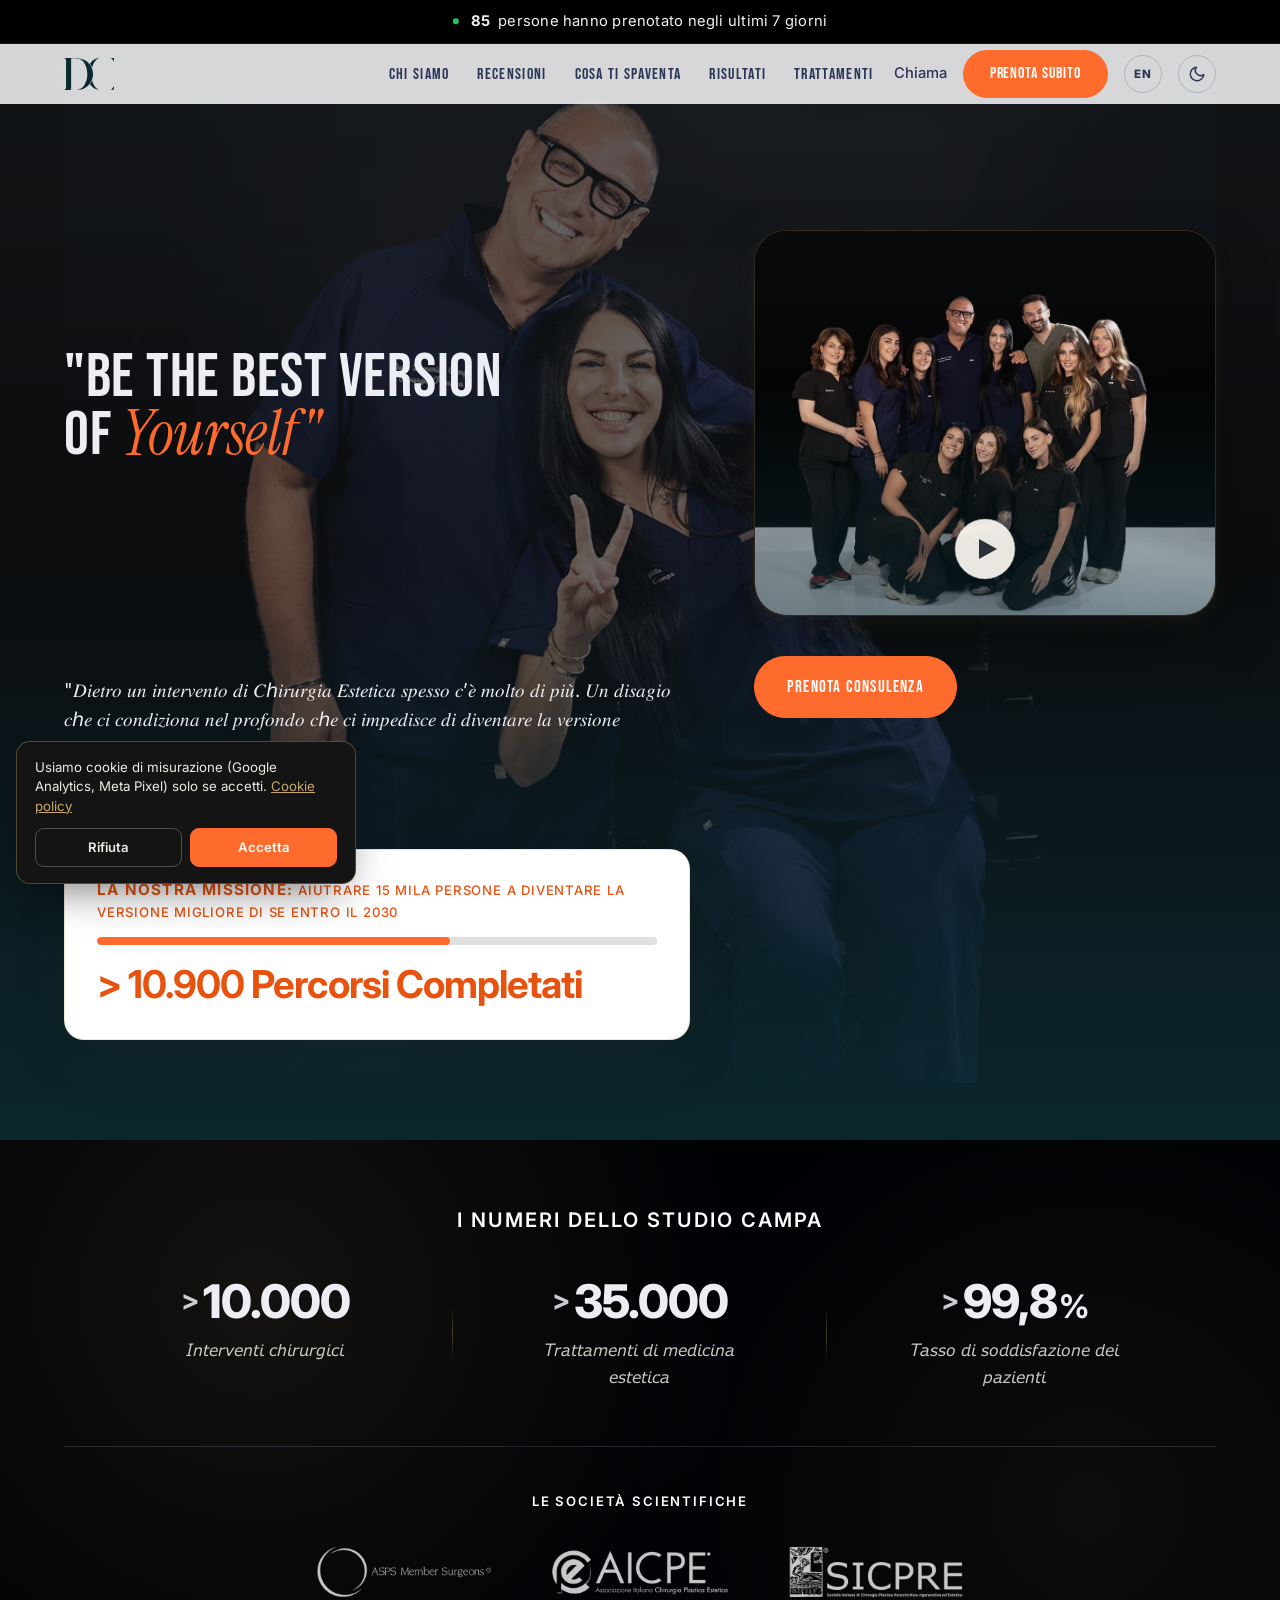
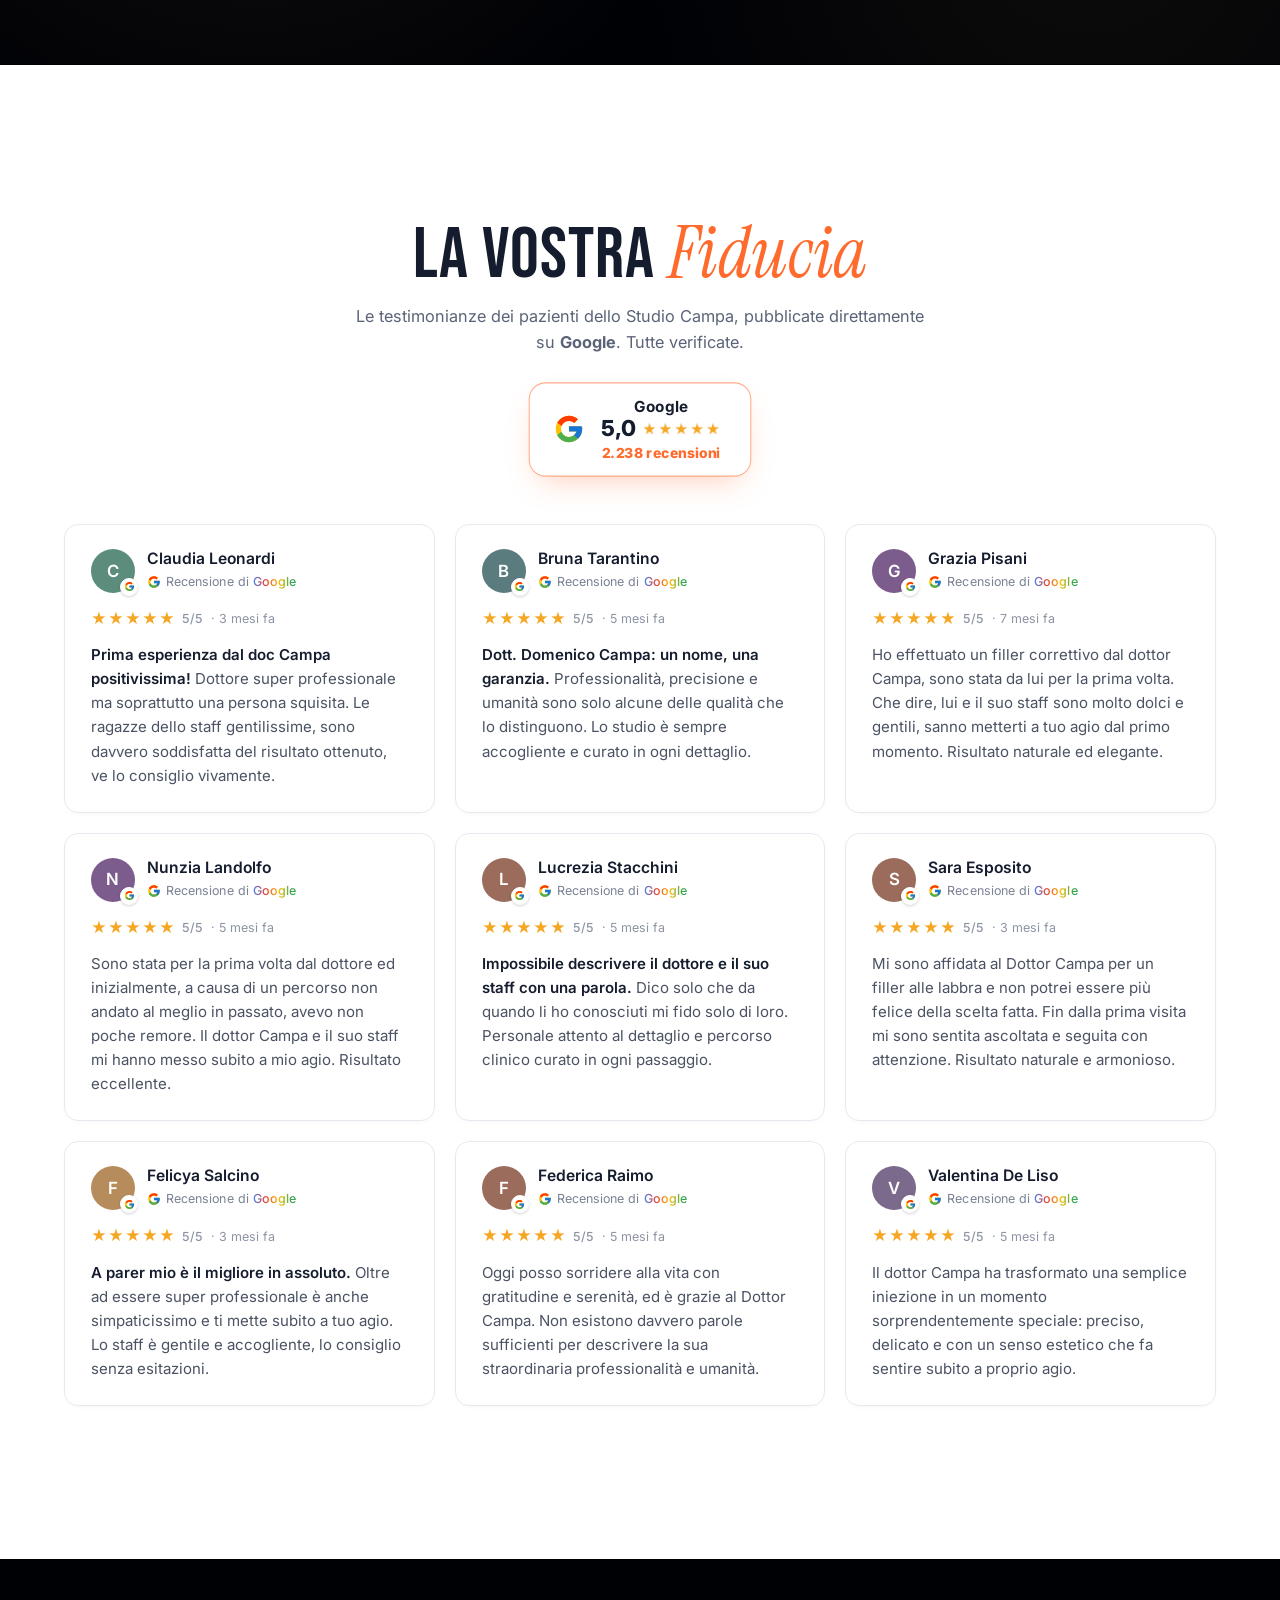
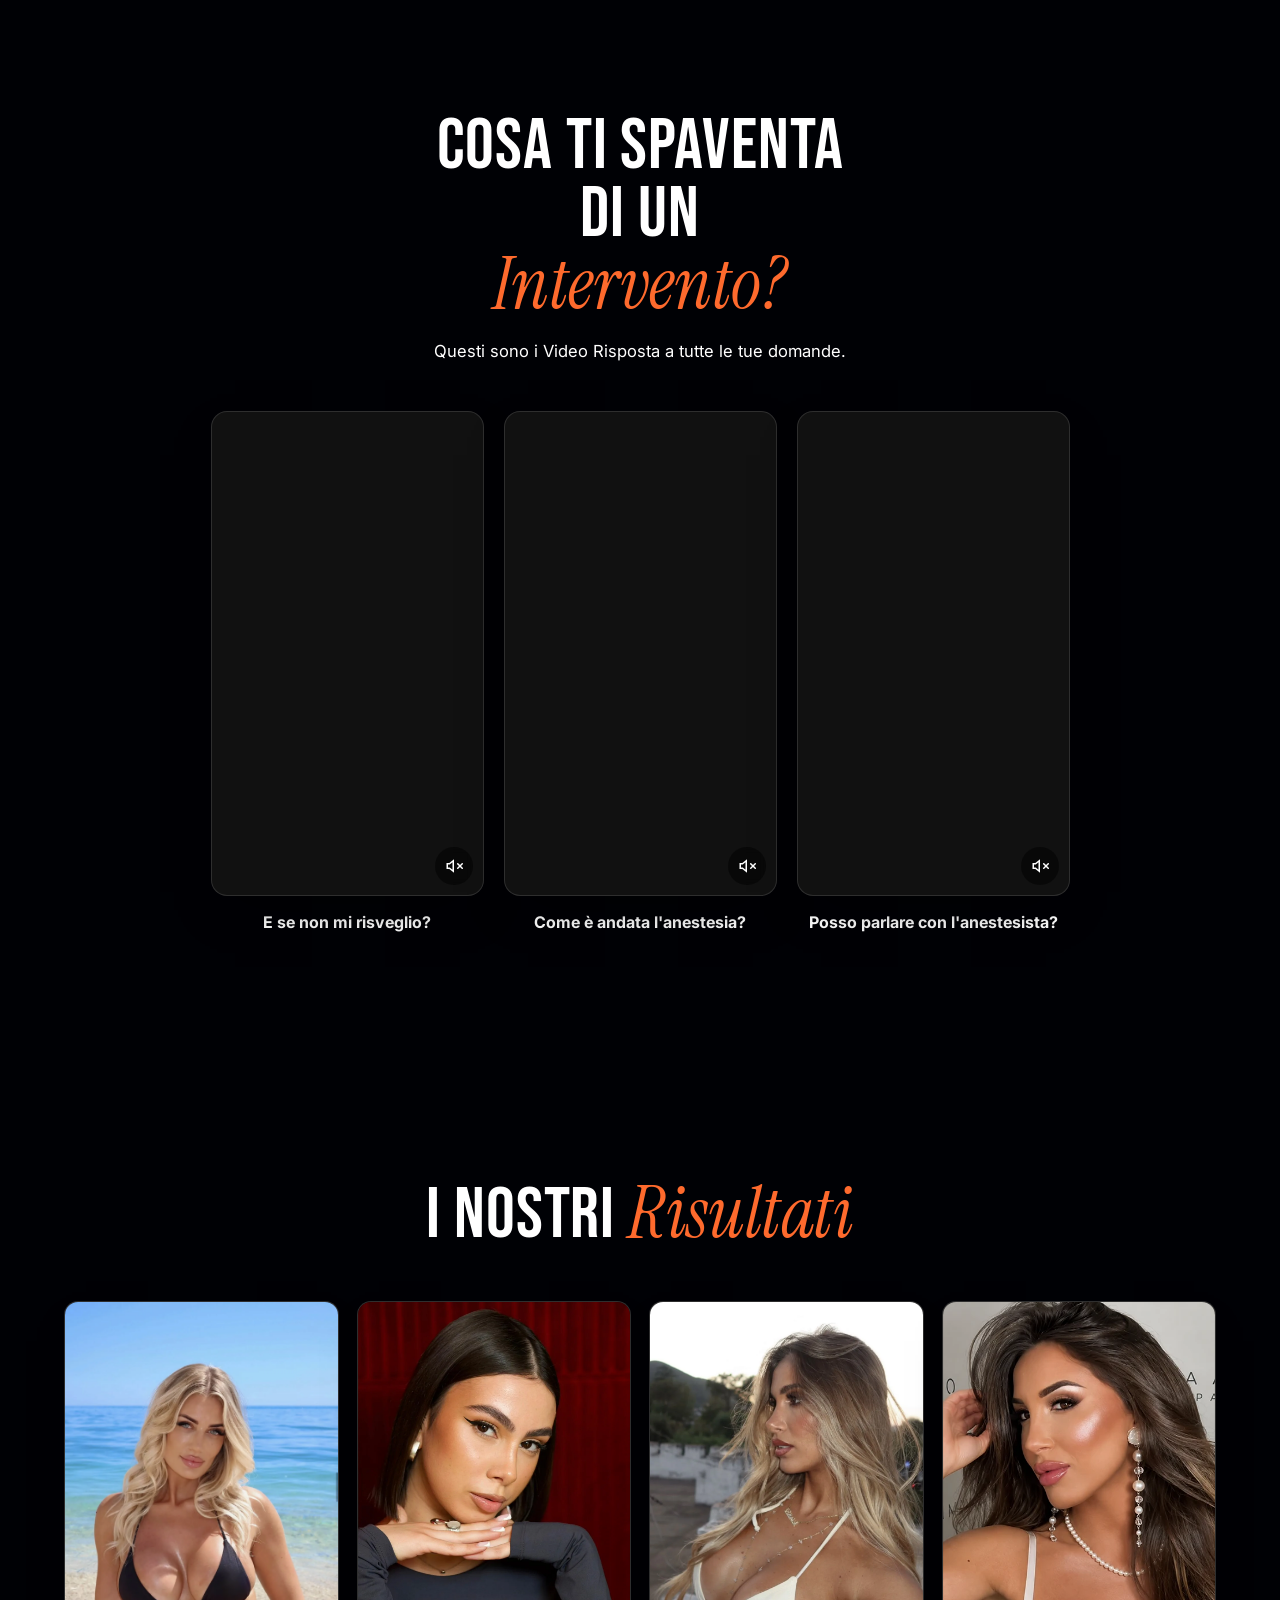
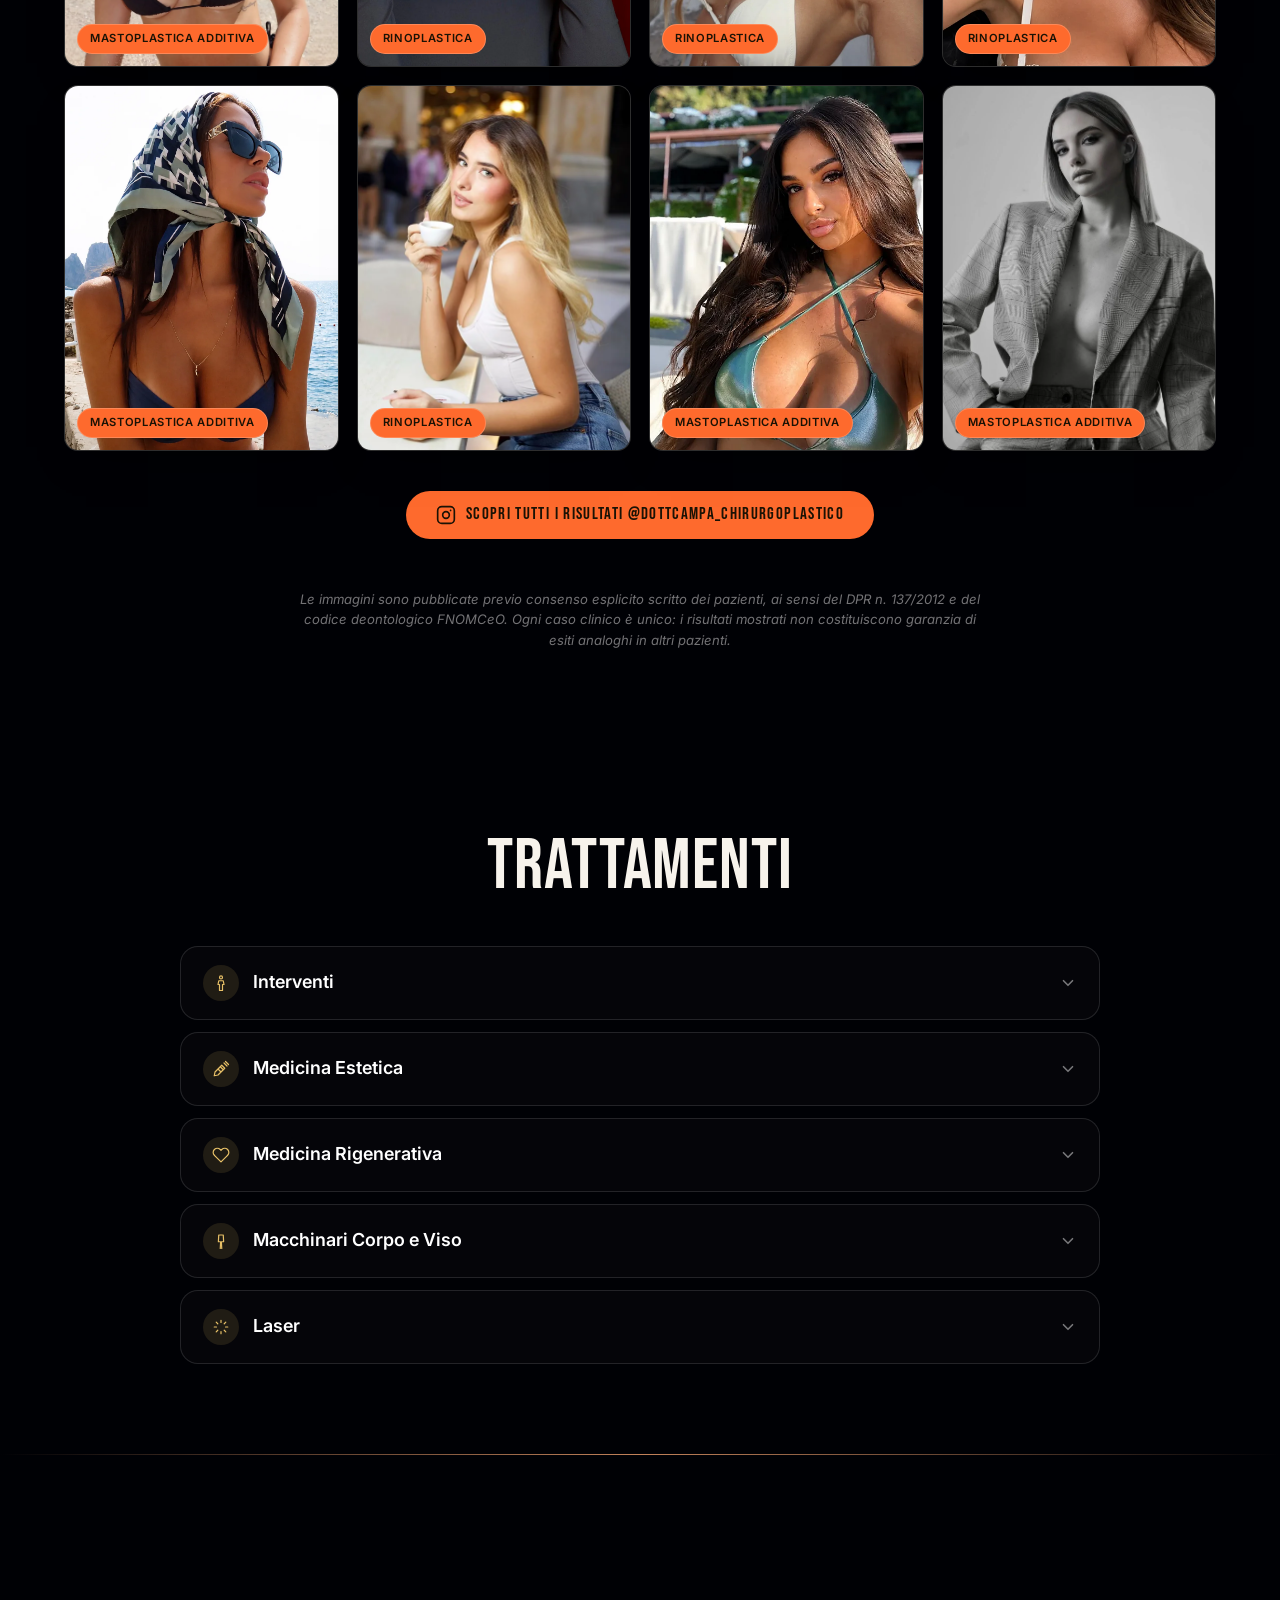
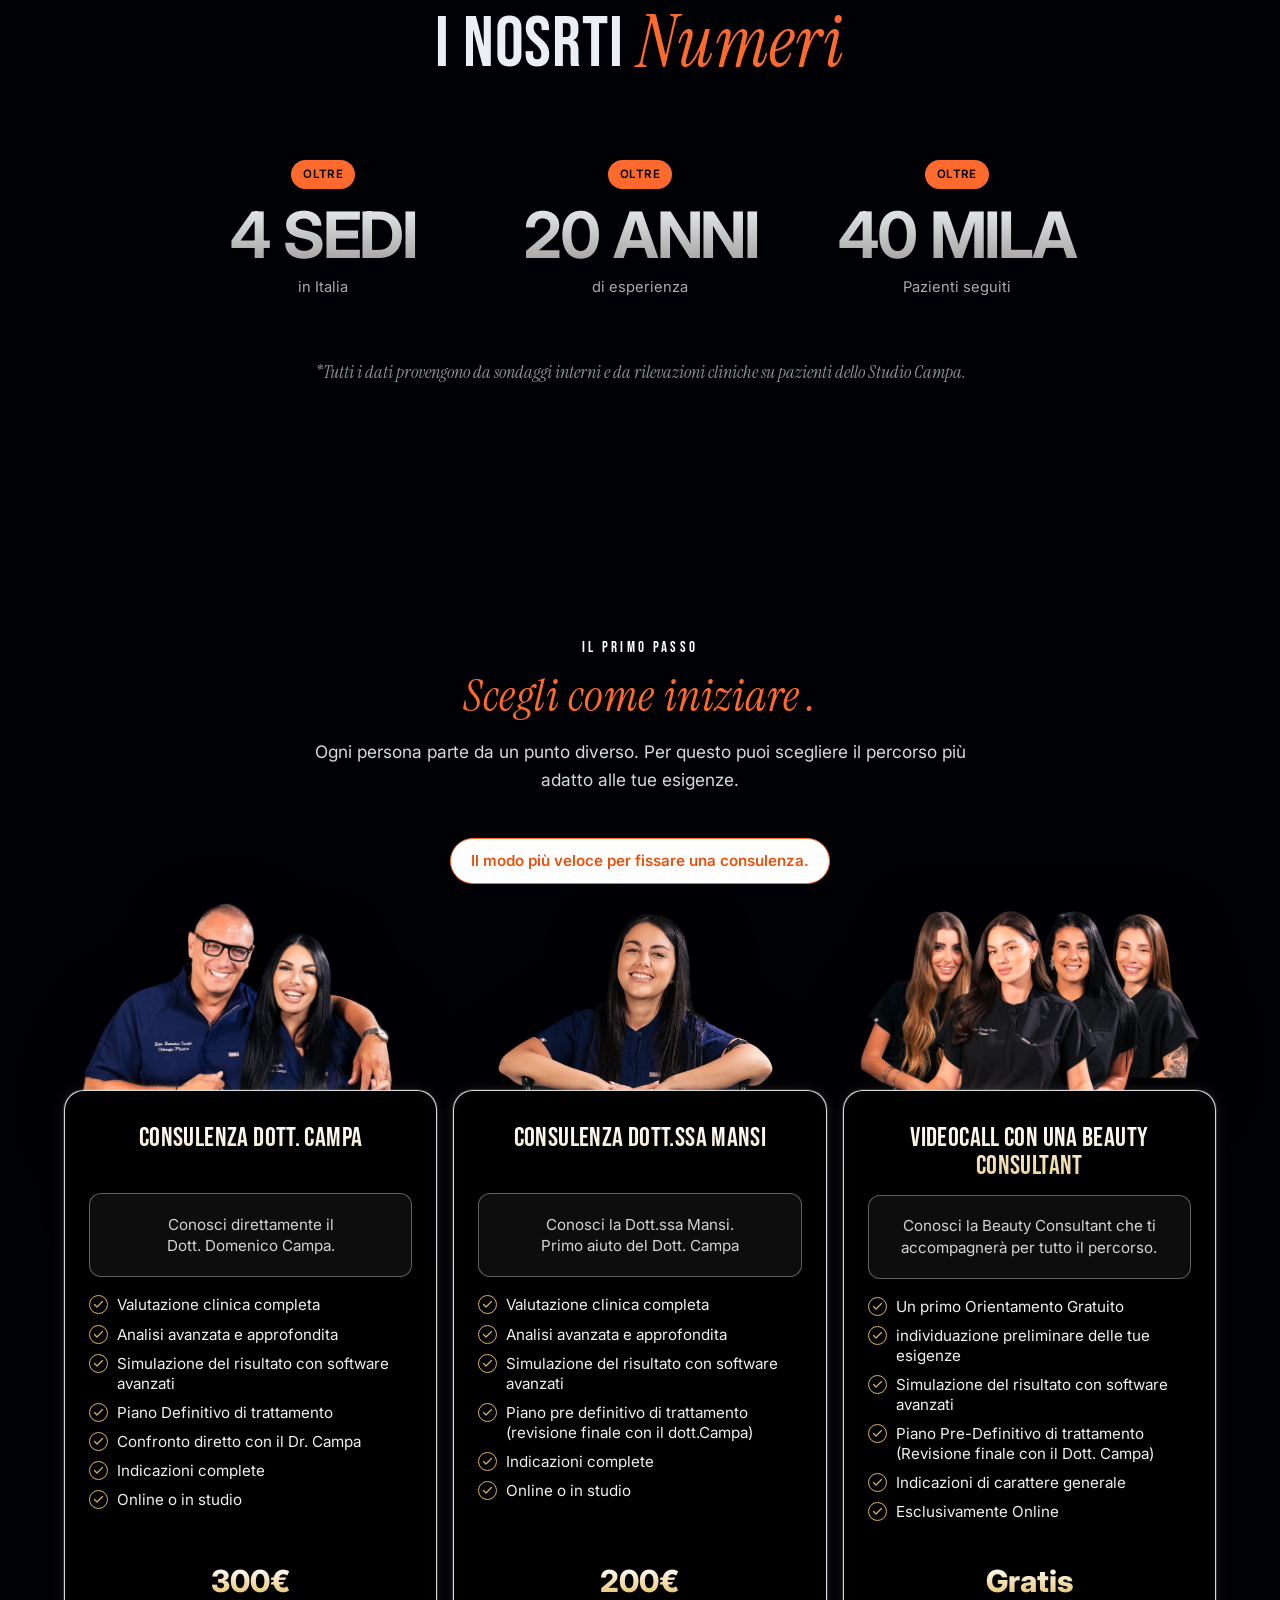
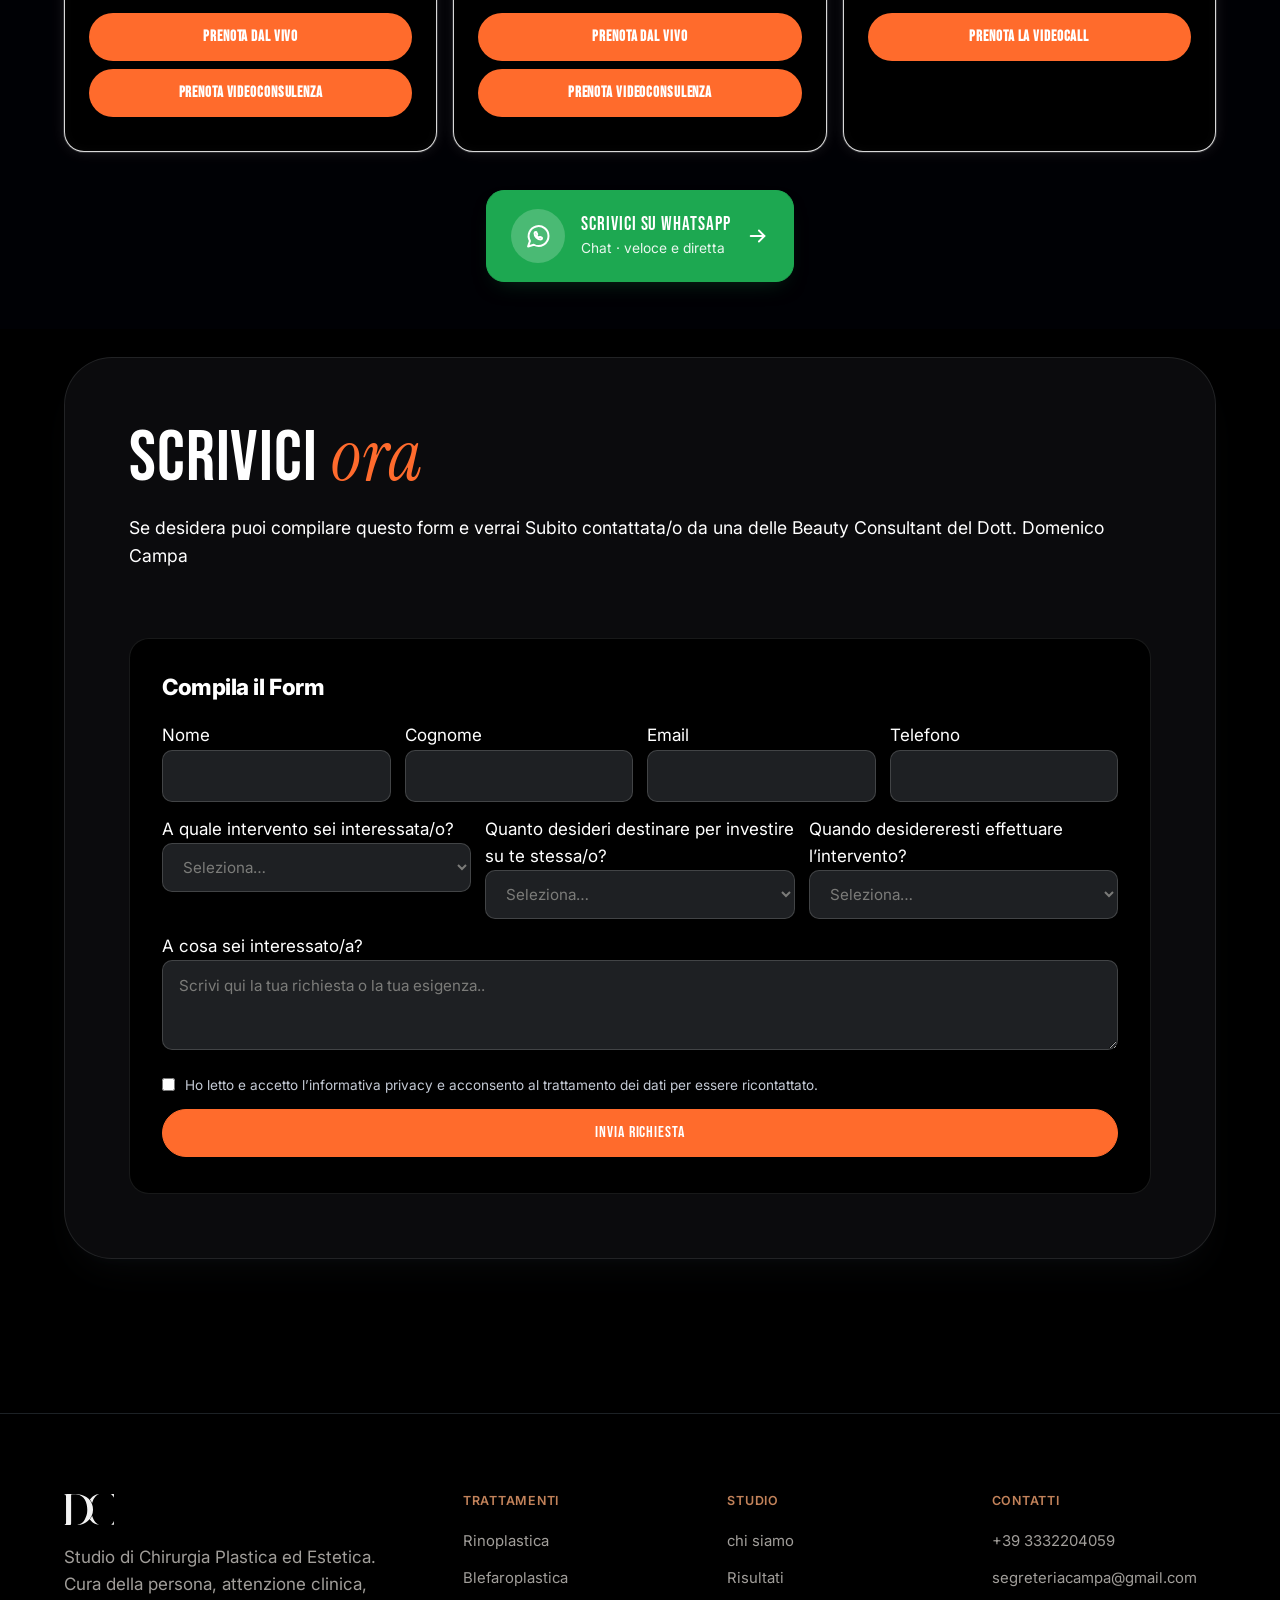
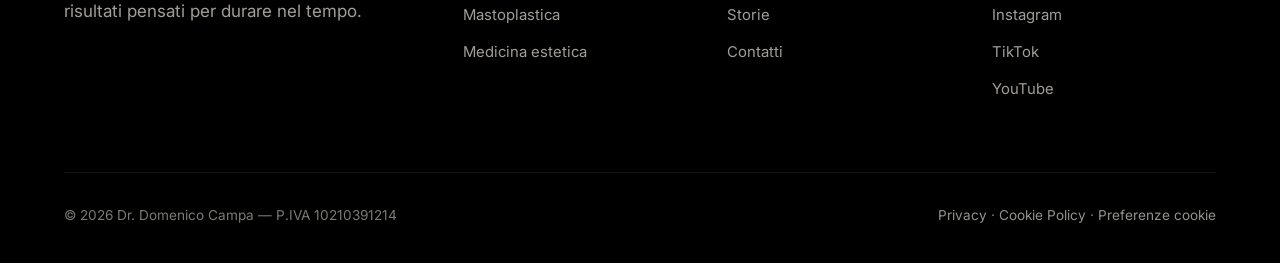
==== commit f5e01294: "Update index.html" ====
--- a/index.html
+++ b/index.html
@@ -1678,10 +1678,18 @@
   #leadForm .field-row{ display:contents; }
   #leadForm .field{ margin:0; }
   #leadForm input, #leadForm select, #leadForm textarea{ margin-bottom:0; }
-  #leadForm > .field:nth-of-type(3){ grid-column:1 / -1; } /* messaggio */
+  #leadForm .field-msg{ grid-column:1 / -1; } /* messaggio */
+  #leadForm .field-group3{ grid-column:1 / -1; display:grid; grid-template-columns:repeat(3, 1fr); gap:14px; }
   #leadForm .consent{ grid-column:1 / -1; margin:2px 0 0; }
   #leadForm .btn{ grid-column:1 / -1; margin-top:0; }
 }
+
+/* Le tre domande: affiancate su desktop, impilate su mobile */
+.field-group3{ display:grid; grid-template-columns:1fr; gap:0; }
+.field-group3 .field label{ display:block; }
+.form-wrap select{ cursor:pointer; }
+.form-wrap select:invalid{ color:rgba(237,234,227,.45); }
+:root[data-theme="light"] .form-wrap select:invalid{ color:#9AA0AC; }
 
 .form-success {
   display:none; text-align:center; padding:32px 16px;
@@ -3335,7 +3343,12 @@
   <input type="email" name="email">
   <input type="tel" name="phone">
   <input type="text" name="treatment">
+  <select name="intervento"><option value="Rinoplastica"></option></select>
+  <select name="budget"><option value="Fino a 3.000 €"></option></select>
+  <select name="tempistica"><option value="Il prima possibile"></option></select>
   <textarea name="message"></textarea>
+  <input type="text" name="consenso">
+  <input type="text" name="sito_web">
   <input name="bot-field">
 </form>
 <div class="topbar" id="topbar"></div>
@@ -3382,6 +3395,11 @@
   fName:'First name', fSurname:'Last name', fEmail:'Email', fPhone:'Phone',
   fInterest:'What are you interested in', fSelect:'Select\u2026', fMessage:'What are you interested in?',
   fMsgPh:'Write your request or your needs here\u2026',
+  qIntervento:'Which procedure are you interested in?',
+  qBudget:'What budget would you like to set aside for yourself?',
+  qQuando:'When would you like to have the procedure?',
+  optBudget:['Up to \u20ac3,000','\u20ac3,000 \u2013 6,000','\u20ac6,000 \u2013 10,000','Over \u20ac10,000','I\u2019d rather discuss it in consultation'],
+  optQuando:['As soon as possible','Within 3 months','Within 6 months','More than 6 months','Just gathering information'],
   fConsent:'I have read and accept the <a href="/privacy.html" target="_blank" rel="noopener">privacy policy</a> and consent to the processing of my data in order to be contacted.'
 } : {
   videoSoon:'Video in arrivo',
@@ -3396,6 +3414,11 @@
   fName:'Nome', fSurname:'Cognome', fEmail:'Email', fPhone:'Telefono',
   fInterest:'Cosa ti interessa', fSelect:'Seleziona\u2026', fMessage:'A cosa sei interessato/a?',
   fMsgPh:'Scrivi qui la tua richiesta o la tua esigenza..',
+  qIntervento:'A quale intervento sei interessata/o?',
+  qBudget:'Quanto desideri destinare per investire su te stessa/o?',
+  qQuando:'Quando desidereresti effettuare l\u2019intervento?',
+  optBudget:['Fino a 3.000 \u20ac','3.000 \u2013 6.000 \u20ac','6.000 \u2013 10.000 \u20ac','Oltre 10.000 \u20ac','Preferisco parlarne in consulenza'],
+  optQuando:['Il prima possibile','Entro 3 mesi','Entro 6 mesi','Oltre 6 mesi','Sto raccogliendo informazioni'],
   fConsent:'Ho letto e accetto l\u2019<a href="/privacy.html" target="_blank" rel="noopener">informativa privacy</a> e acconsento al trattamento dei dati per essere ricontattato.'
 };
 
@@ -3980,7 +4003,7 @@
 
   cta_form(s){
     const perks = (s.perks||[]).map(p=>`<li>${richText(p)}</li>`).join('');
-    const treatments = (s.treatments||[]).map(t=>`<option>${esc(t)}</option>`).join('');
+    const treatments = (s.treatments||[]).map(t=>`<option value="${esc(t)}">${esc(t)}</option>`).join('');
     return `
       <section${sectionStyleAttr(s)} class="cta-section"${s.id?` id="${esc(s.id)}"`:''}>
         <div class="container">
@@ -4002,14 +4025,38 @@
                   <div class="field"><label>${I18N.fEmail}</label><input type="email" name="email" required></div>
                   <div class="field"><label>${I18N.fPhone}</label><input type="tel" name="phone" required></div>
                 </div>
-                <div class="field">
+                <div class="field-group3">
+                  <div class="field">
+                    <label>${I18N.qIntervento}</label>
+                    <select name="intervento" required>
+                      <option value="">${I18N.fSelect}</option>
+                      ${treatments}
+                    </select>
+                  </div>
+                  <div class="field">
+                    <label>${I18N.qBudget}</label>
+                    <select name="budget" required>
+                      <option value="">${I18N.fSelect}</option>
+                      ${I18N.optBudget.map(o=>`<option value="${esc(o)}">${esc(o)}</option>`).join('')}
+                    </select>
+                  </div>
+                  <div class="field">
+                    <label>${I18N.qQuando}</label>
+                    <select name="tempistica" required>
+                      <option value="">${I18N.fSelect}</option>
+                      ${I18N.optQuando.map(o=>`<option value="${esc(o)}">${esc(o)}</option>`).join('')}
+                    </select>
+                  </div>
+                </div>
+                <div class="field field-msg">
                   <label>${I18N.fMessage}</label>
                   <textarea name="message" placeholder="${I18N.fMsgPh}" required></textarea>
                 </div>
                 <label class="consent">
-                  <input type="checkbox" required>
+                  <input type="checkbox" name="consenso" value="true" required>
                   <span>${I18N.fConsent}</span>
                 </label>
+                <input type="text" name="sito_web" tabindex="-1" autocomplete="off" aria-hidden="true" style="display:none">
                 <button type="submit" class="btn btn-primary">${esc(s.submit_label||'Invia')}</button>
               </form>
               <div class="form-success" id="formSuccess">
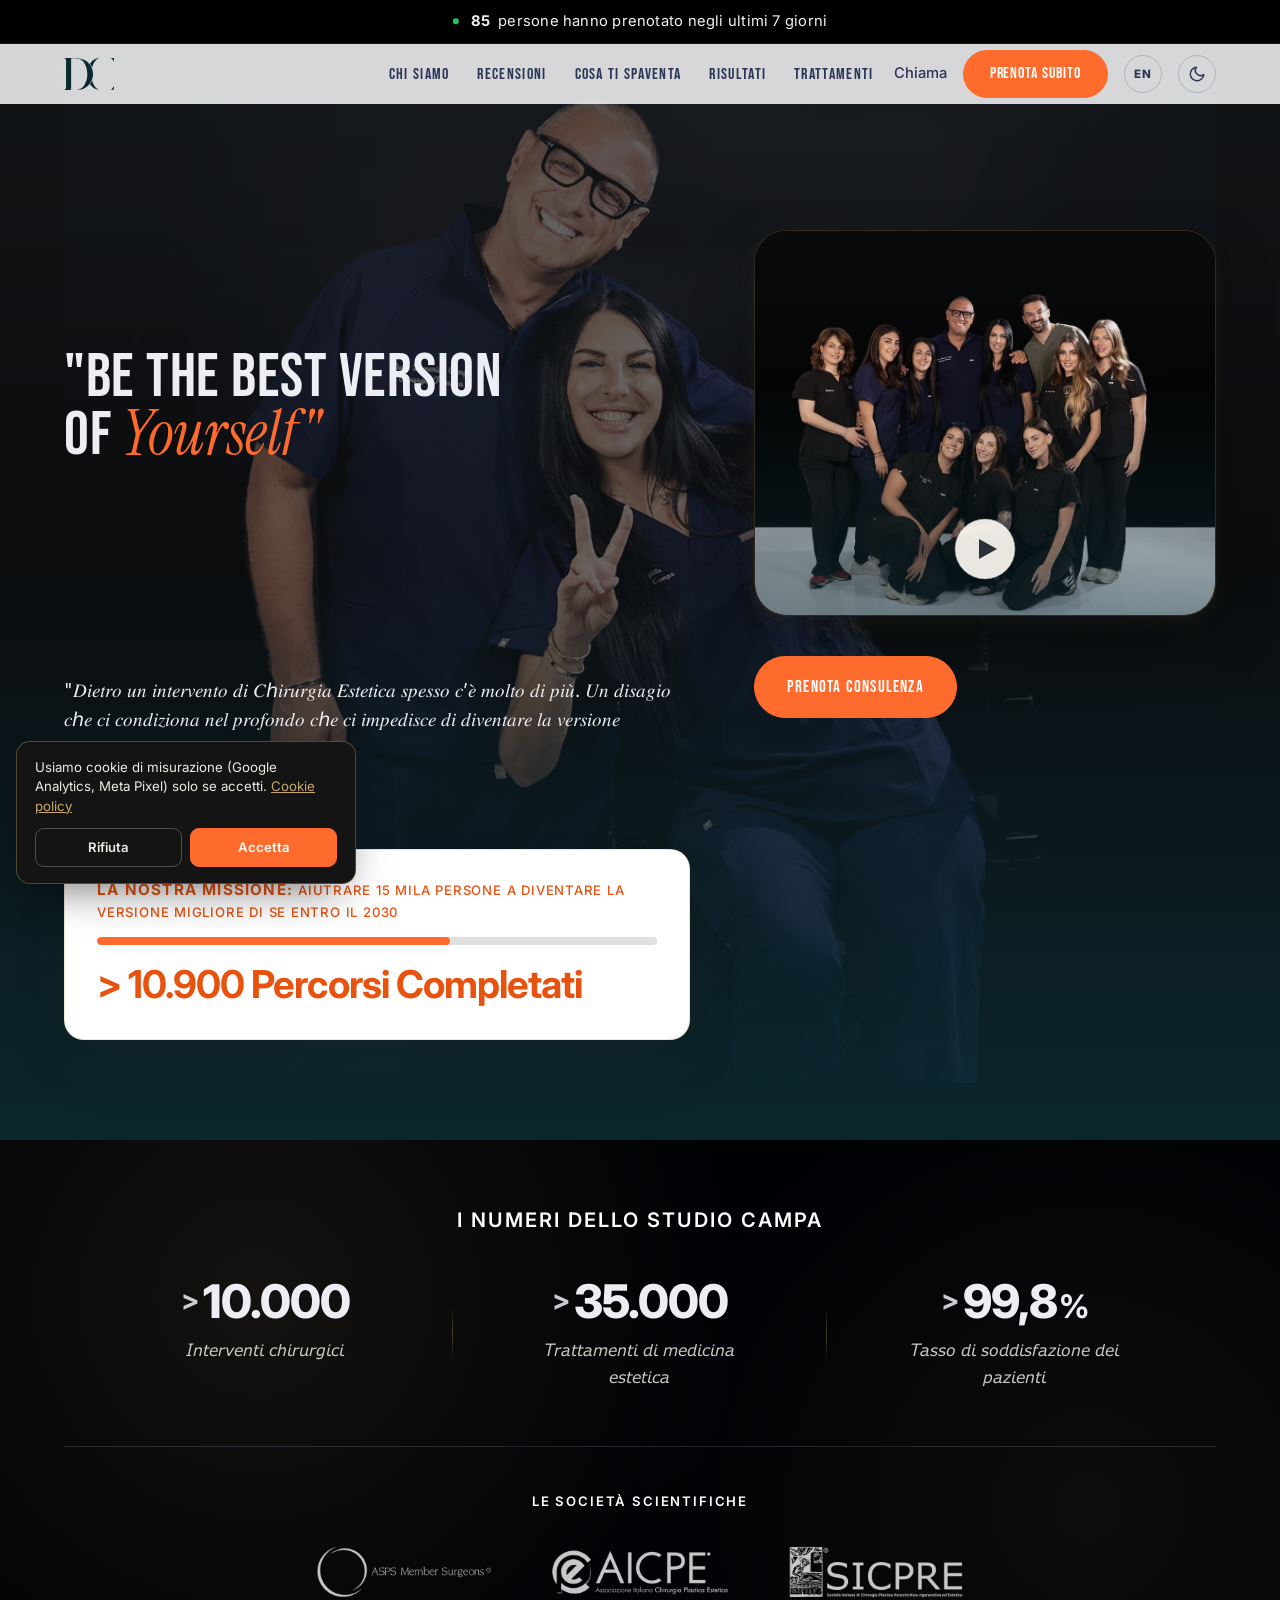
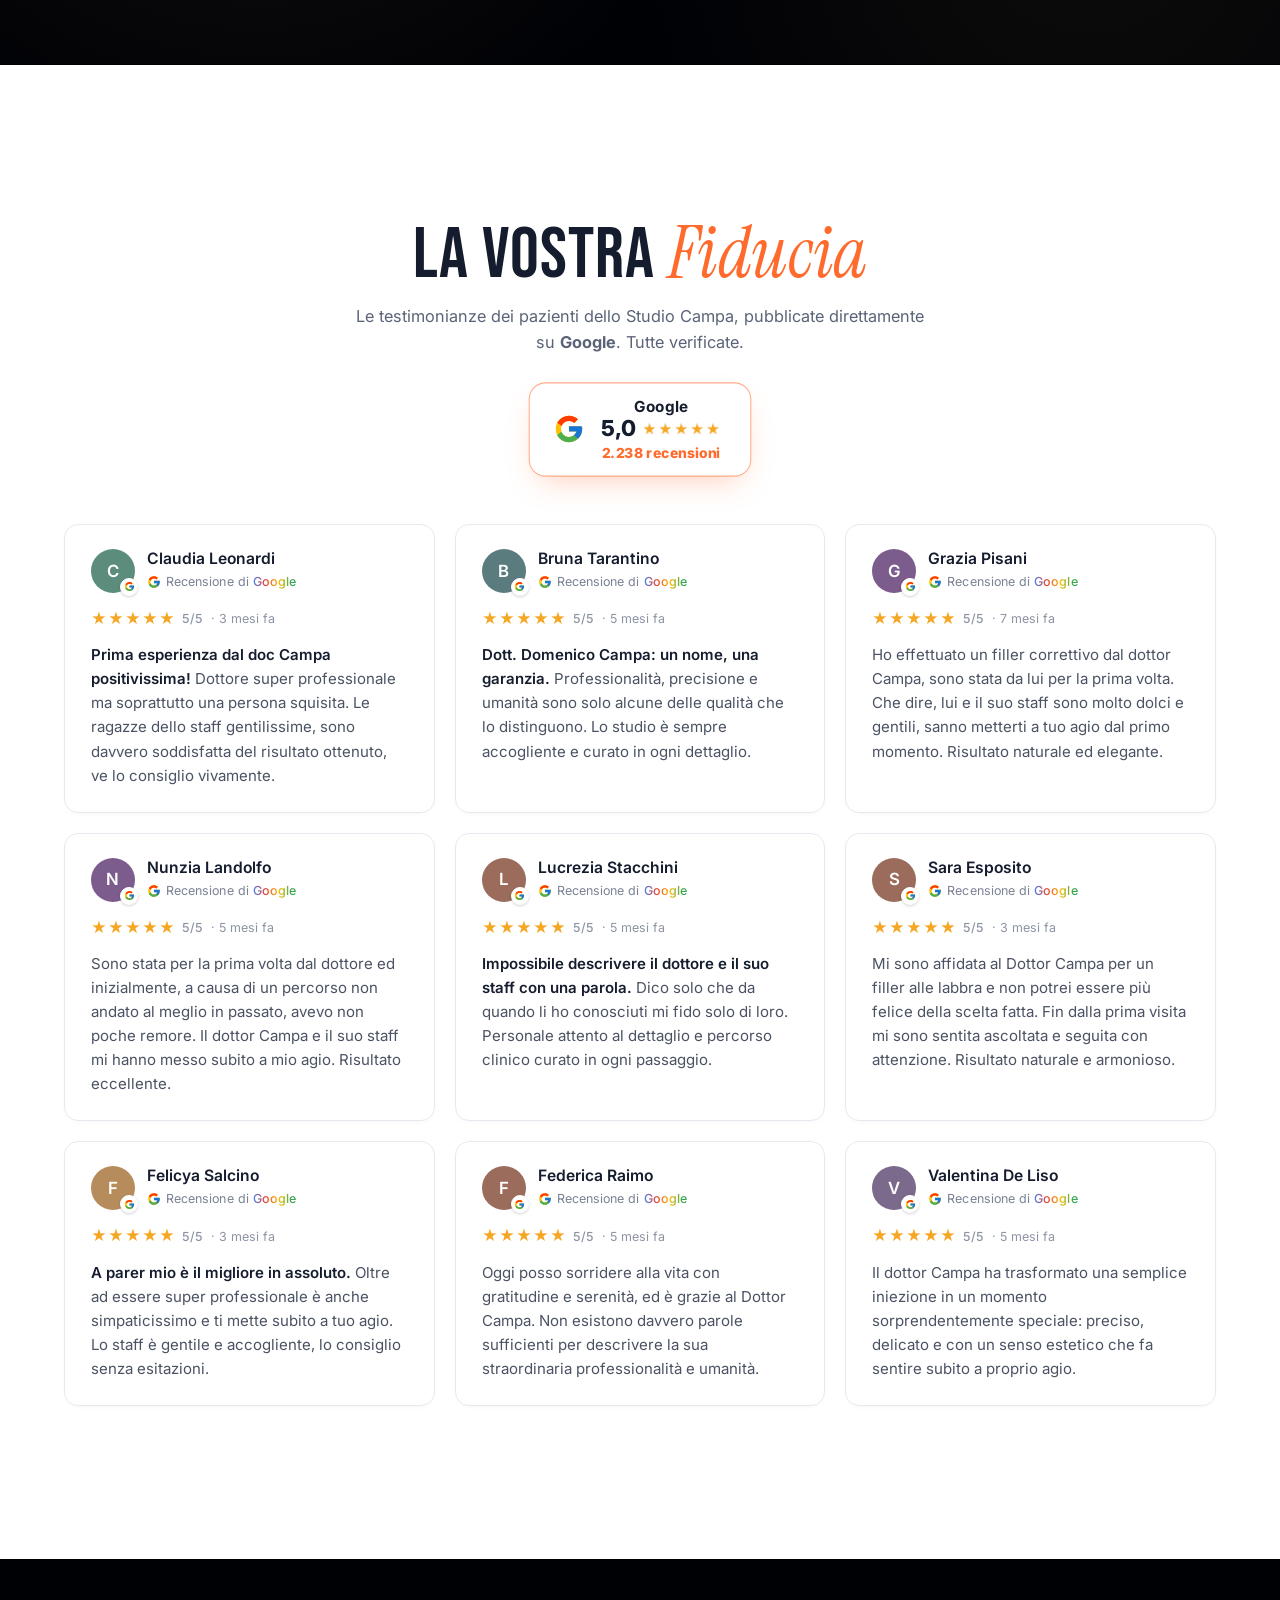
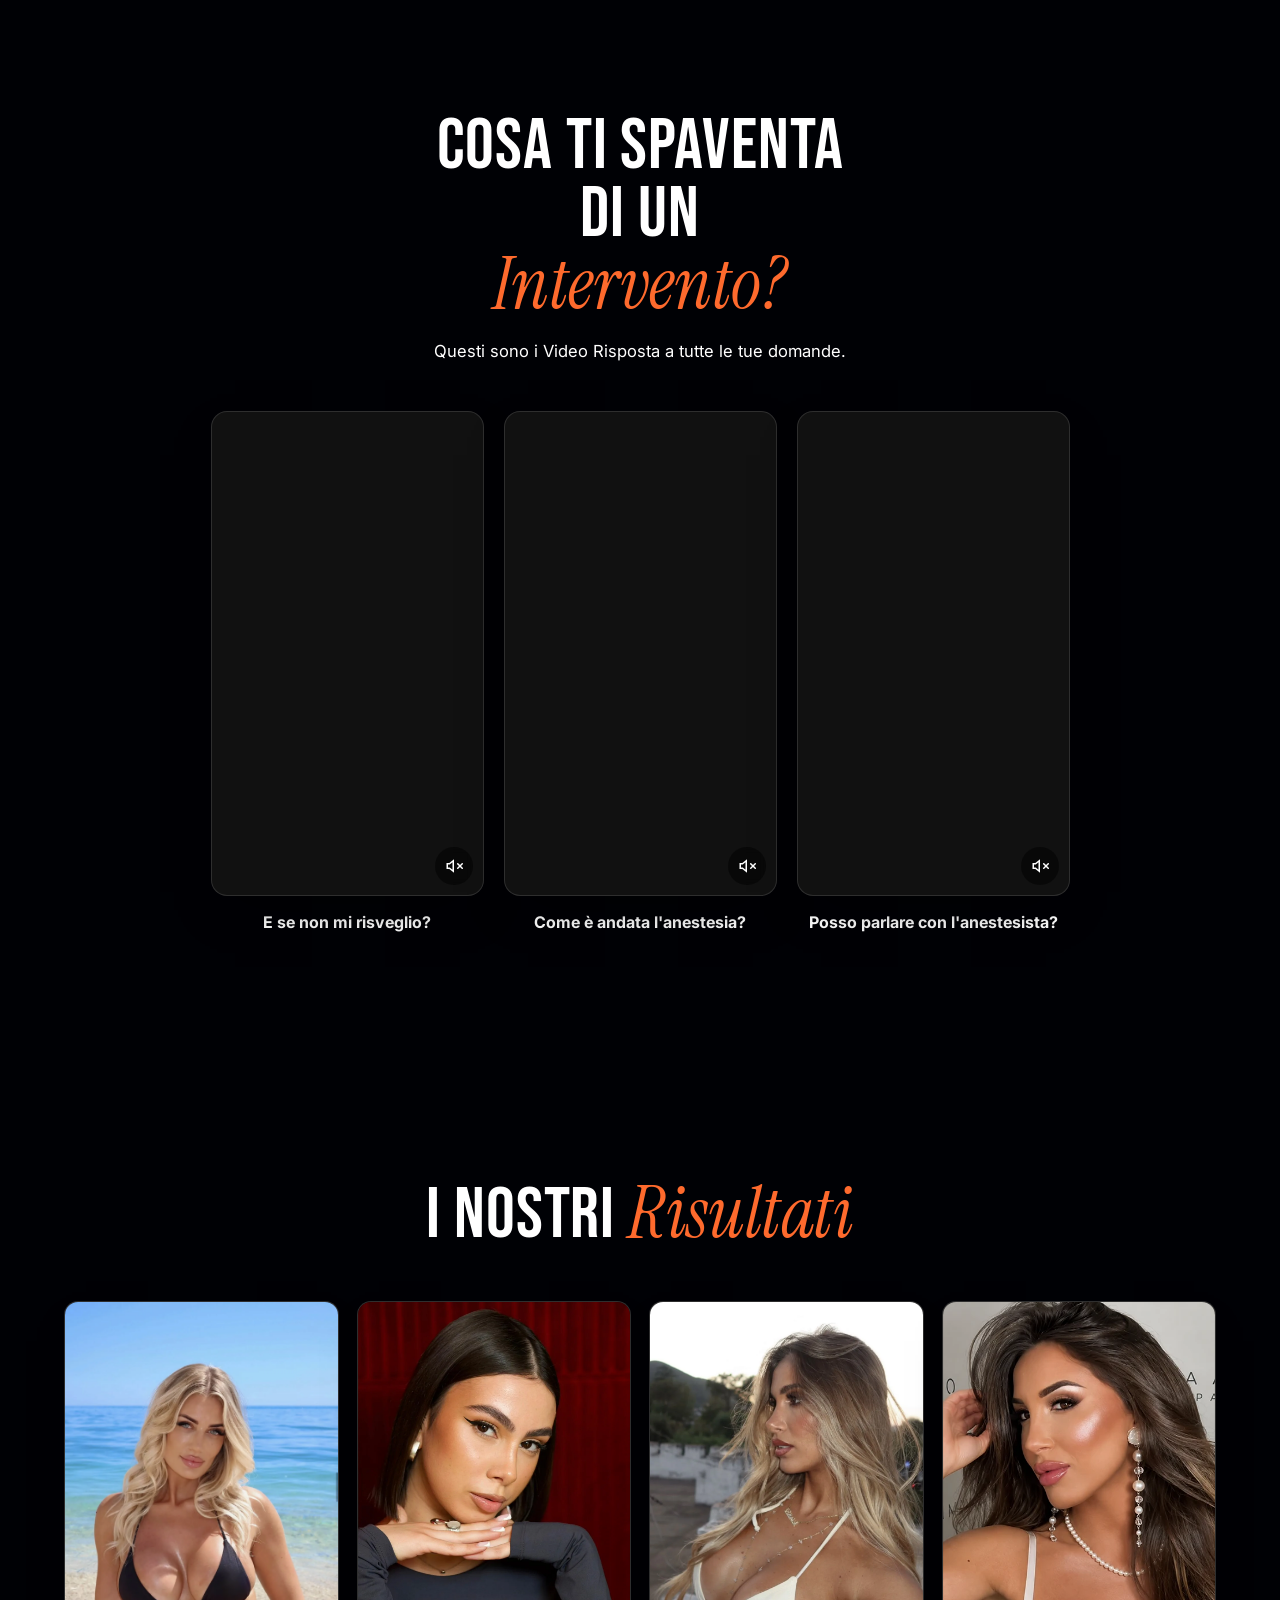
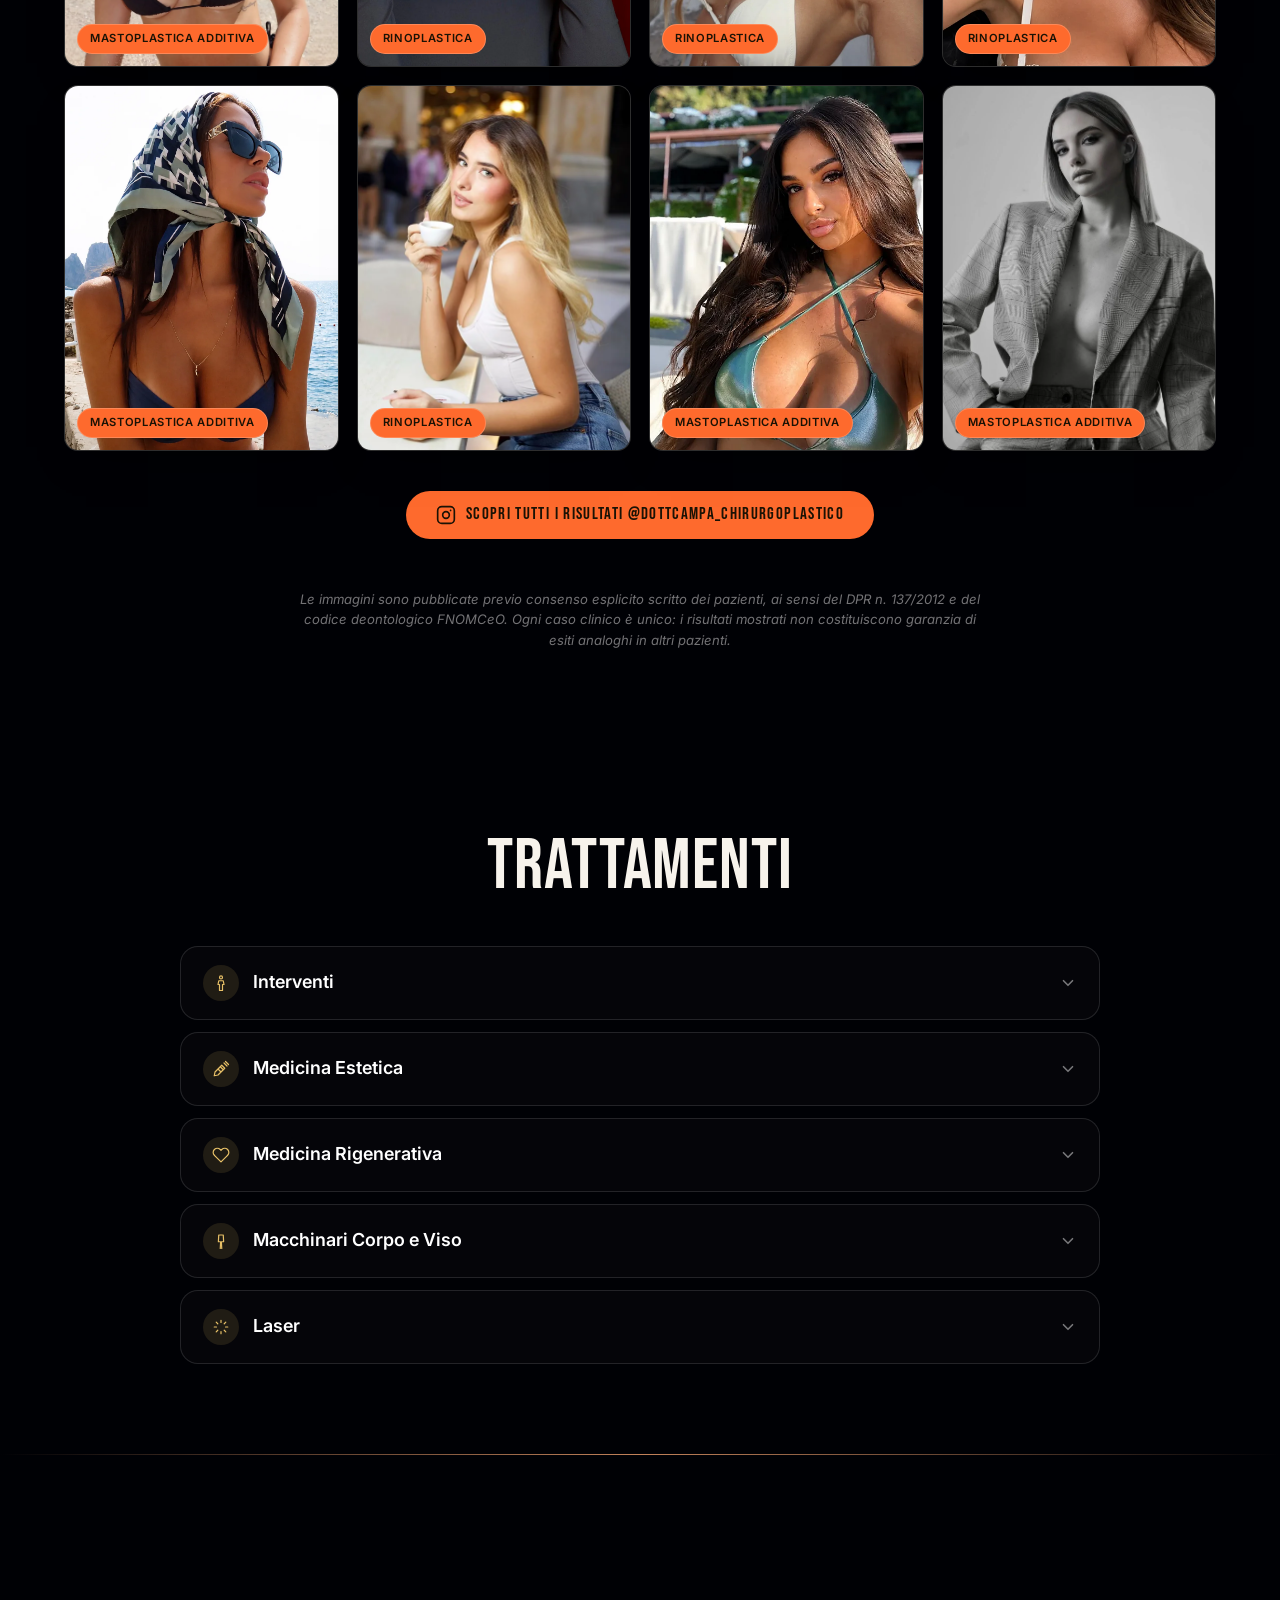
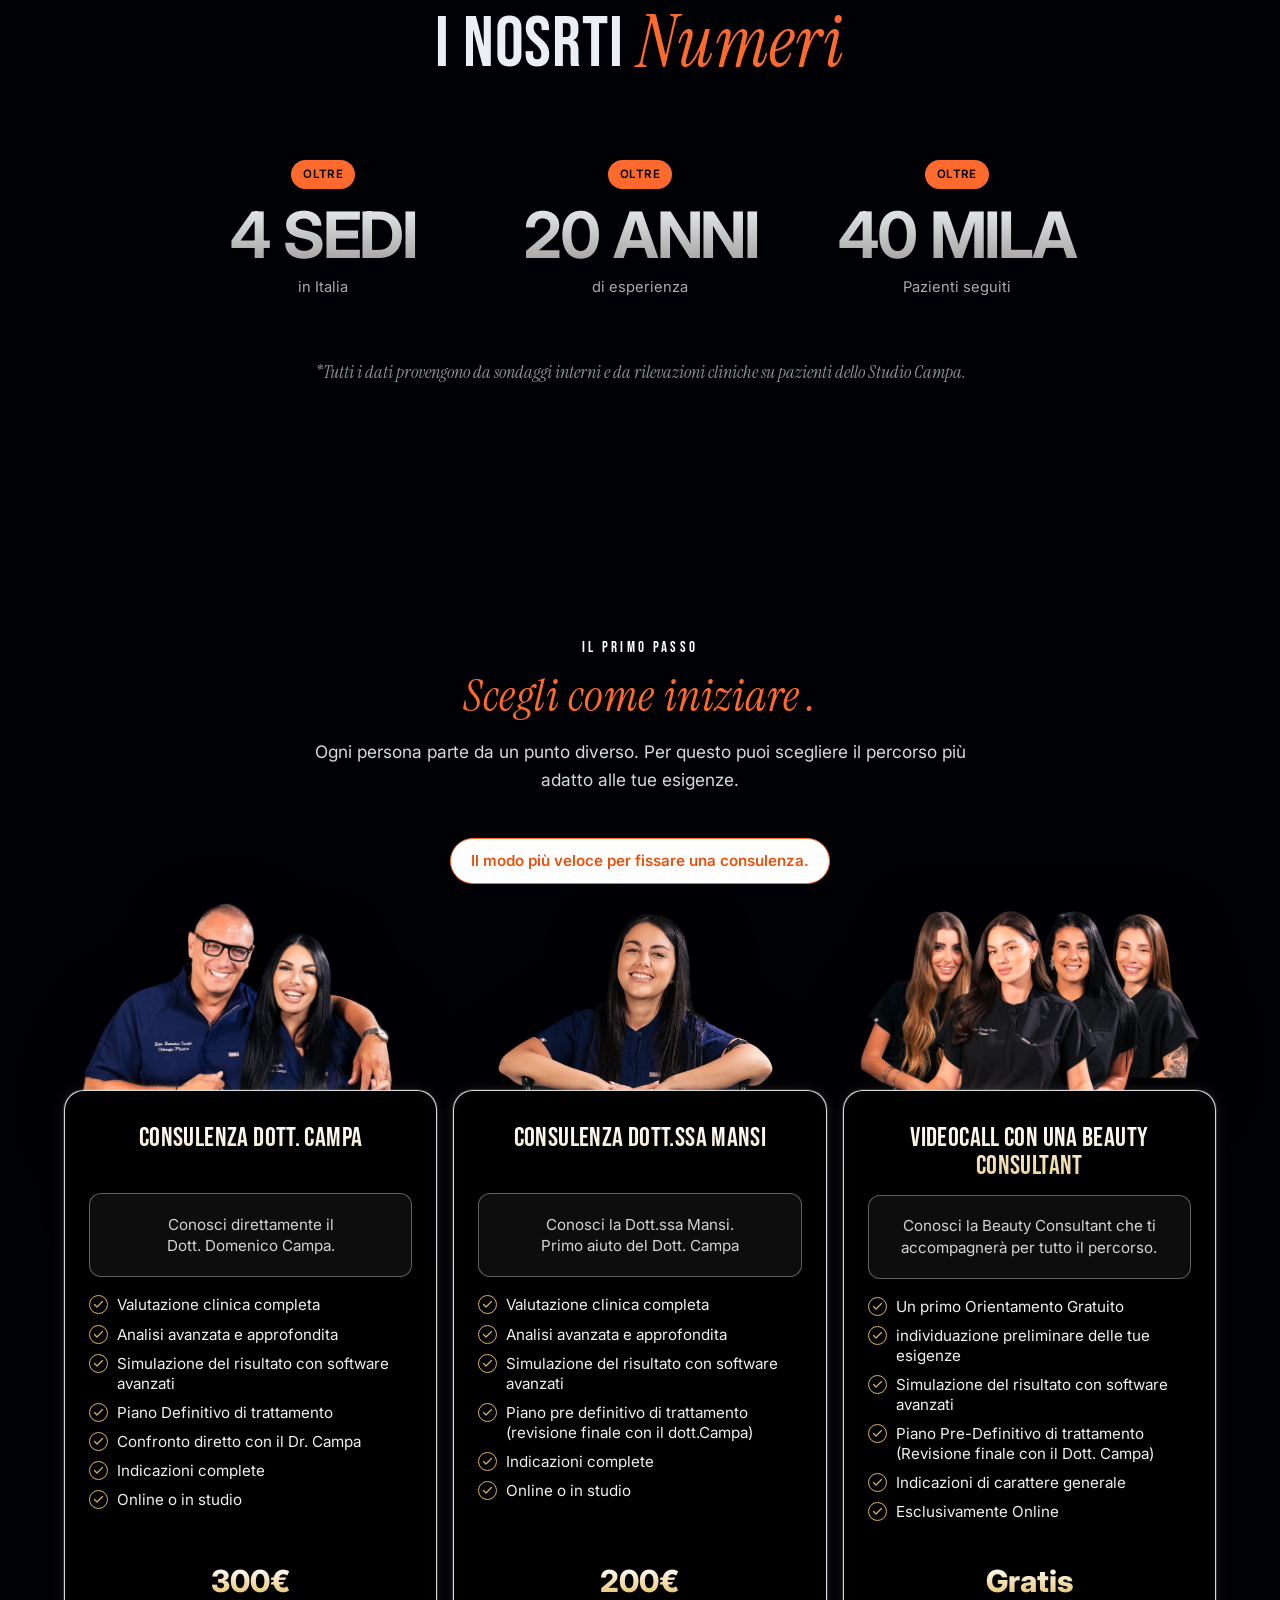
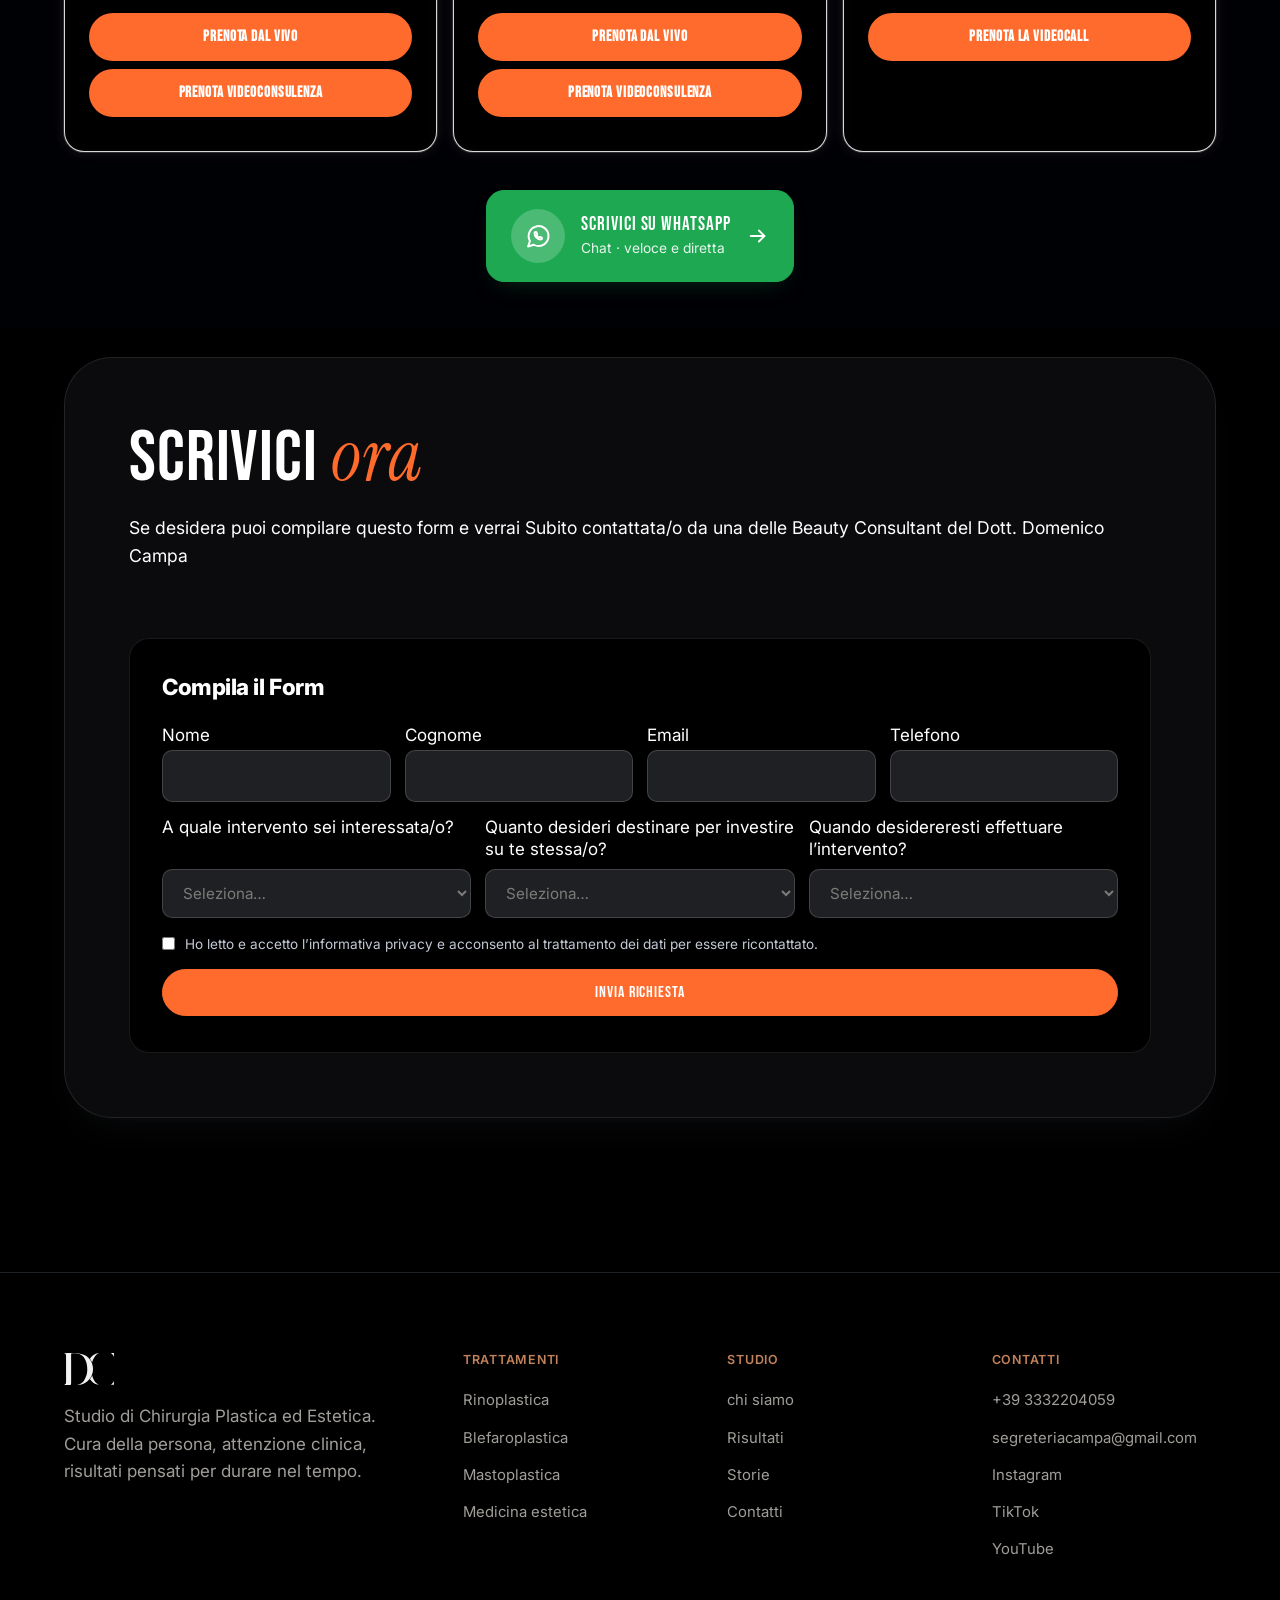
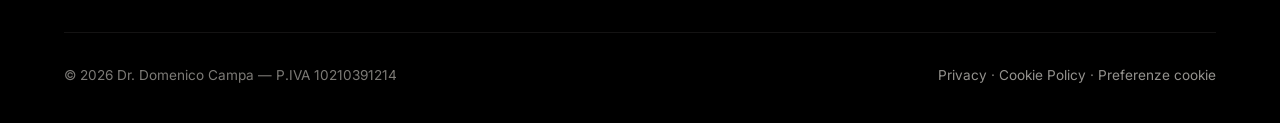
==== commit 425d3d99: "Update index.html" ====
--- a/index.html
+++ b/index.html
@@ -1679,14 +1679,19 @@
   #leadForm .field{ margin:0; }
   #leadForm input, #leadForm select, #leadForm textarea{ margin-bottom:0; }
   #leadForm .field-msg{ grid-column:1 / -1; } /* messaggio */
-  #leadForm .field-group3{ grid-column:1 / -1; display:grid; grid-template-columns:repeat(3, 1fr); gap:14px; }
+  #leadForm .field-group3{ grid-column:1 / -1; display:grid; grid-template-columns:repeat(3, 1fr); gap:14px; align-items:stretch; }
+  /* le etichette hanno lunghezze diverse: la label si allarga e spinge il select in fondo,
+     così i tre menu restano allineati sulla stessa riga */
+  #leadForm .field-group3 .field{ display:flex; flex-direction:column; }
+  #leadForm .field-group3 .field label{ flex:1 1 auto; min-height:2.8em; display:flex; align-items:flex-start; }
+  #leadForm .field-group3 select{ margin-top:auto; }
   #leadForm .consent{ grid-column:1 / -1; margin:2px 0 0; }
   #leadForm .btn{ grid-column:1 / -1; margin-top:0; }
 }
 
 /* Le tre domande: affiancate su desktop, impilate su mobile */
 .field-group3{ display:grid; grid-template-columns:1fr; gap:0; }
-.field-group3 .field label{ display:block; }
+.field-group3 .field label{ display:block; margin-bottom:6px; line-height:1.3; }
 .form-wrap select{ cursor:pointer; }
 .form-wrap select:invalid{ color:rgba(237,234,227,.45); }
 :root[data-theme="light"] .form-wrap select:invalid{ color:#9AA0AC; }
@@ -4047,10 +4052,6 @@
                       ${I18N.optQuando.map(o=>`<option value="${esc(o)}">${esc(o)}</option>`).join('')}
                     </select>
                   </div>
-                </div>
-                <div class="field field-msg">
-                  <label>${I18N.fMessage}</label>
-                  <textarea name="message" placeholder="${I18N.fMsgPh}" required></textarea>
                 </div>
                 <label class="consent">
                   <input type="checkbox" name="consenso" value="true" required>
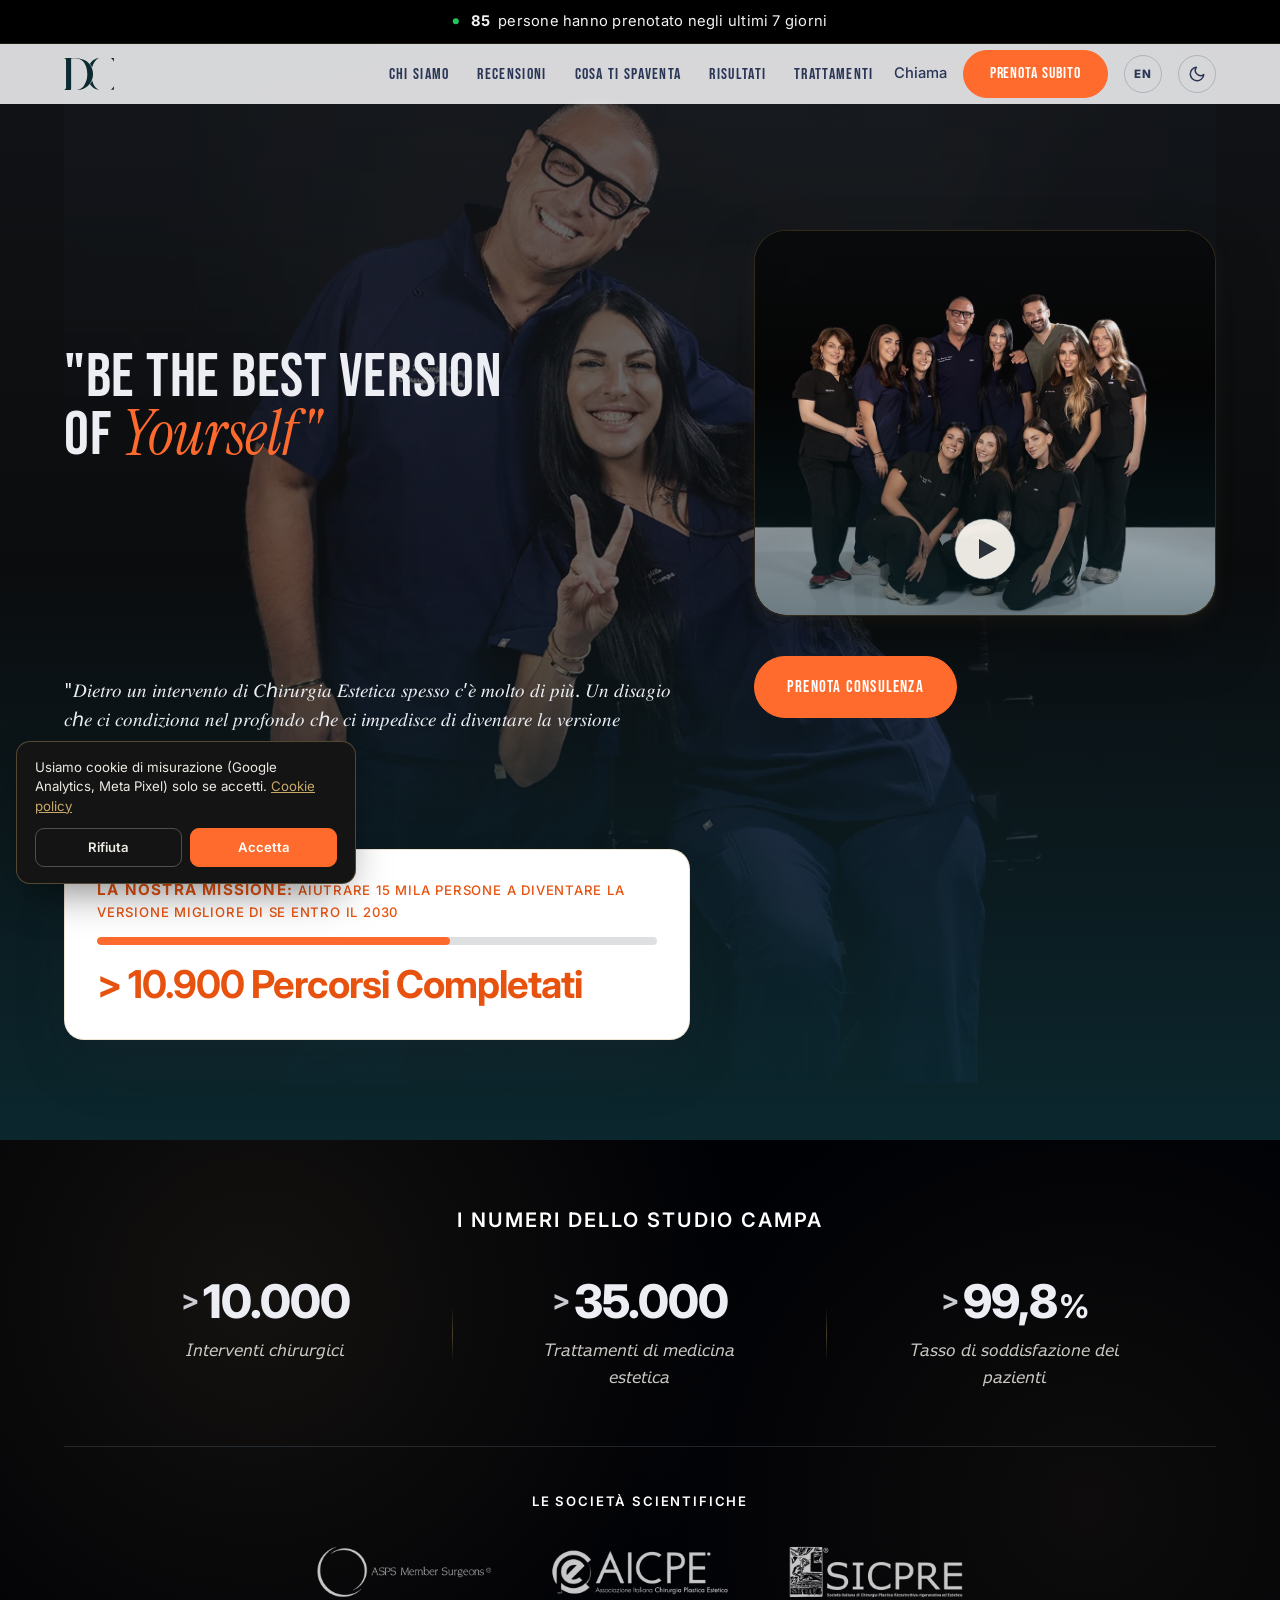
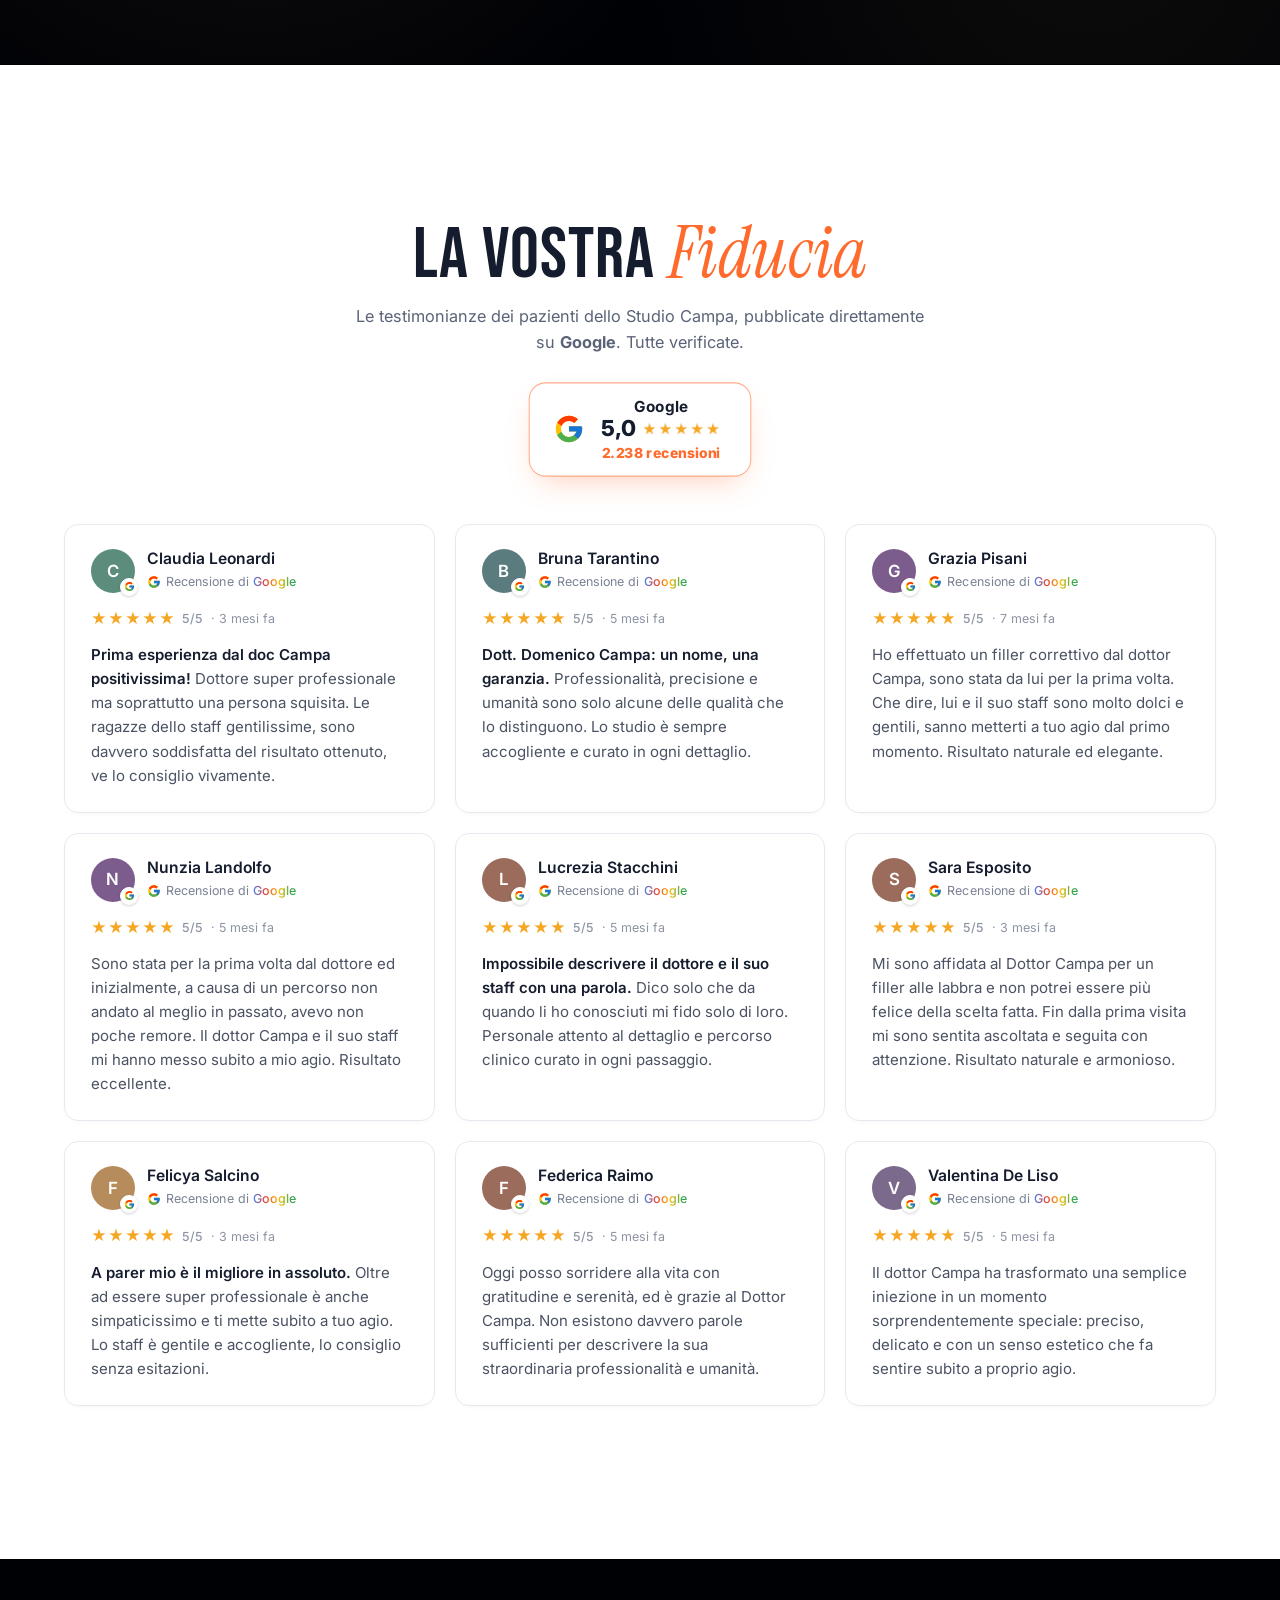
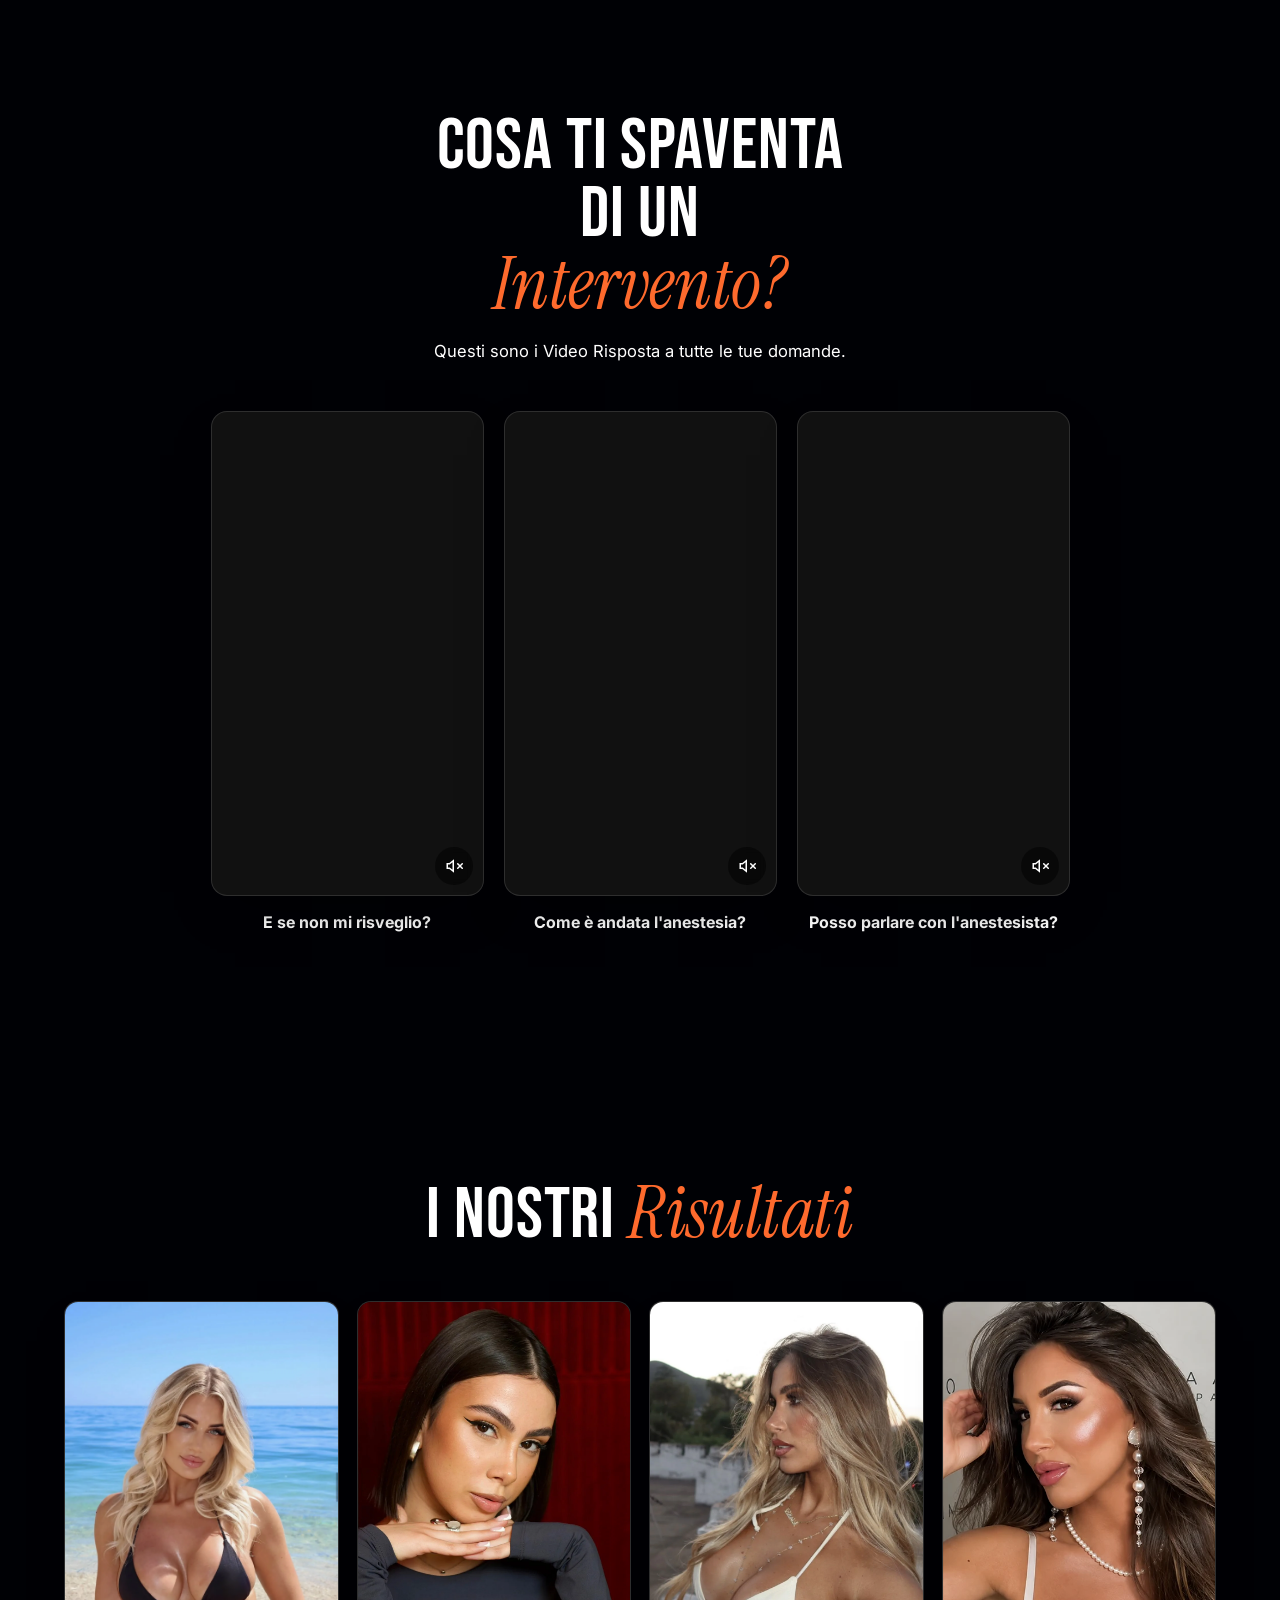
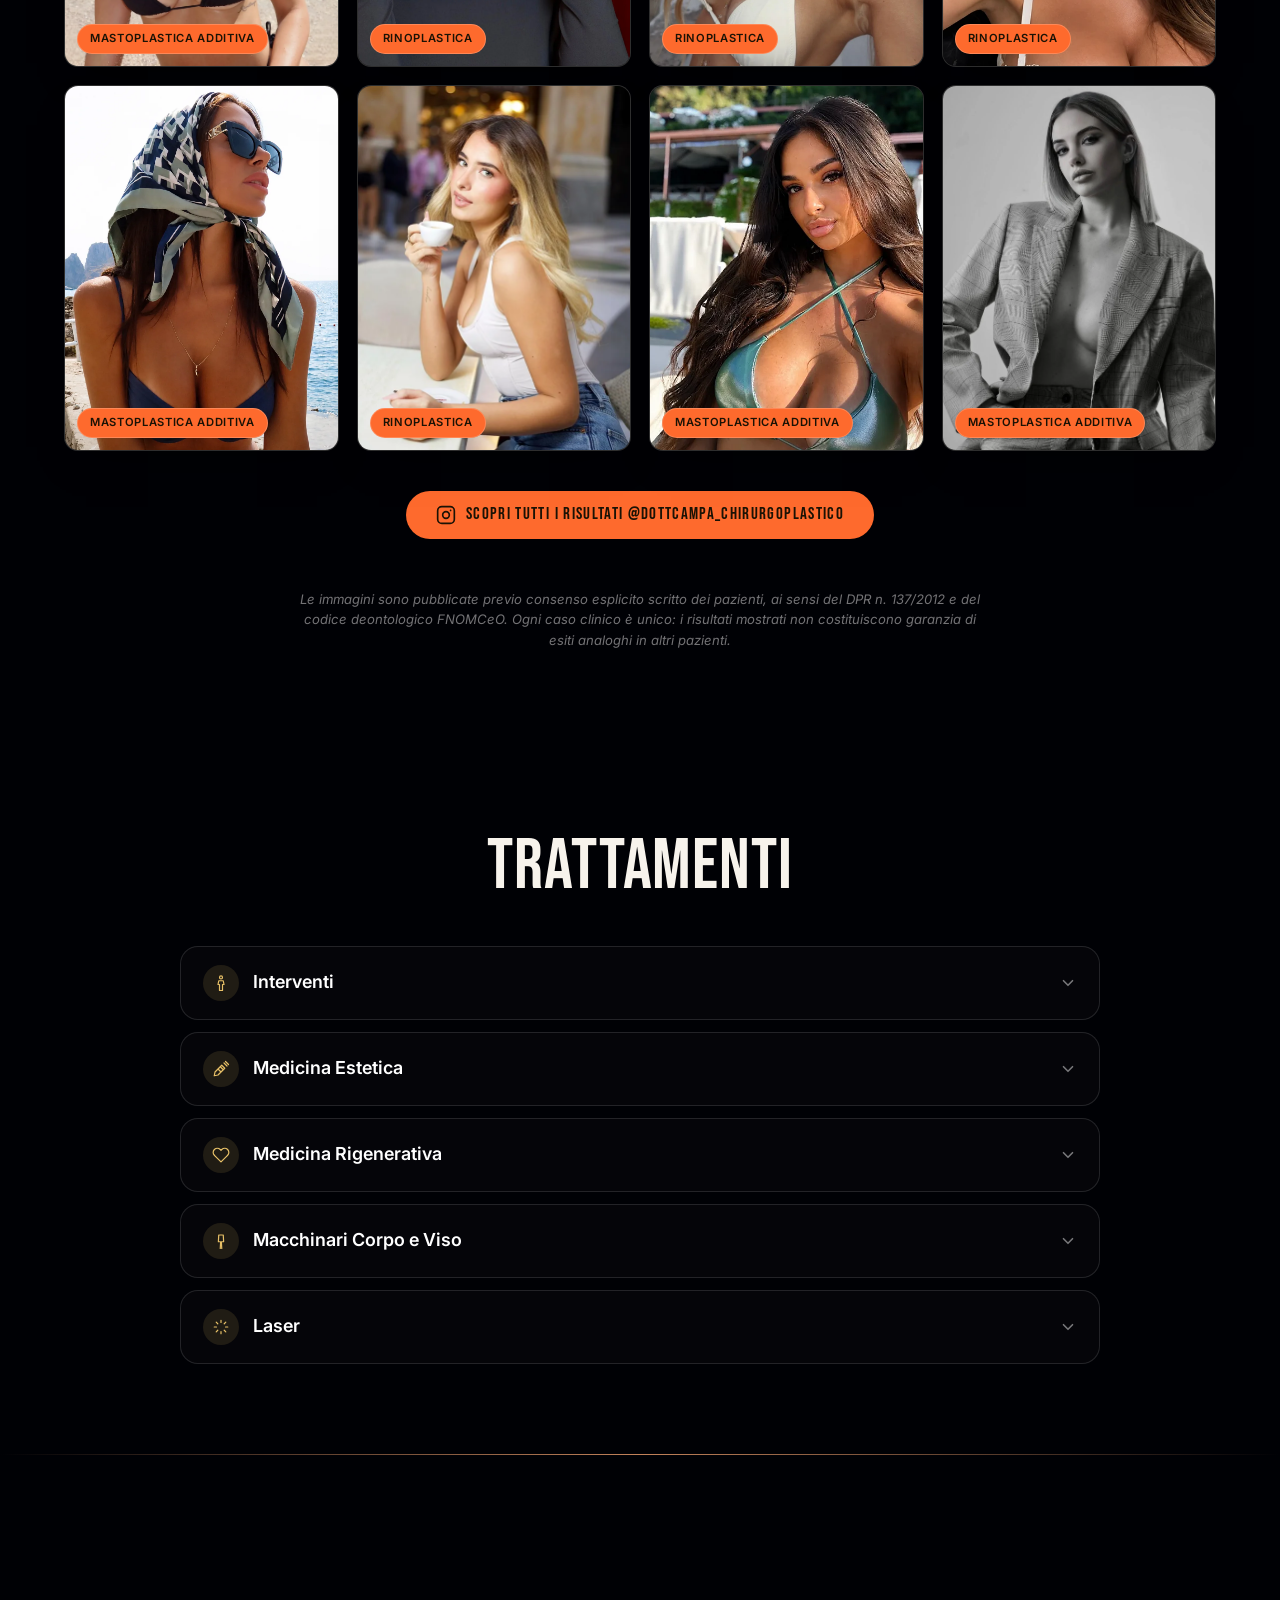
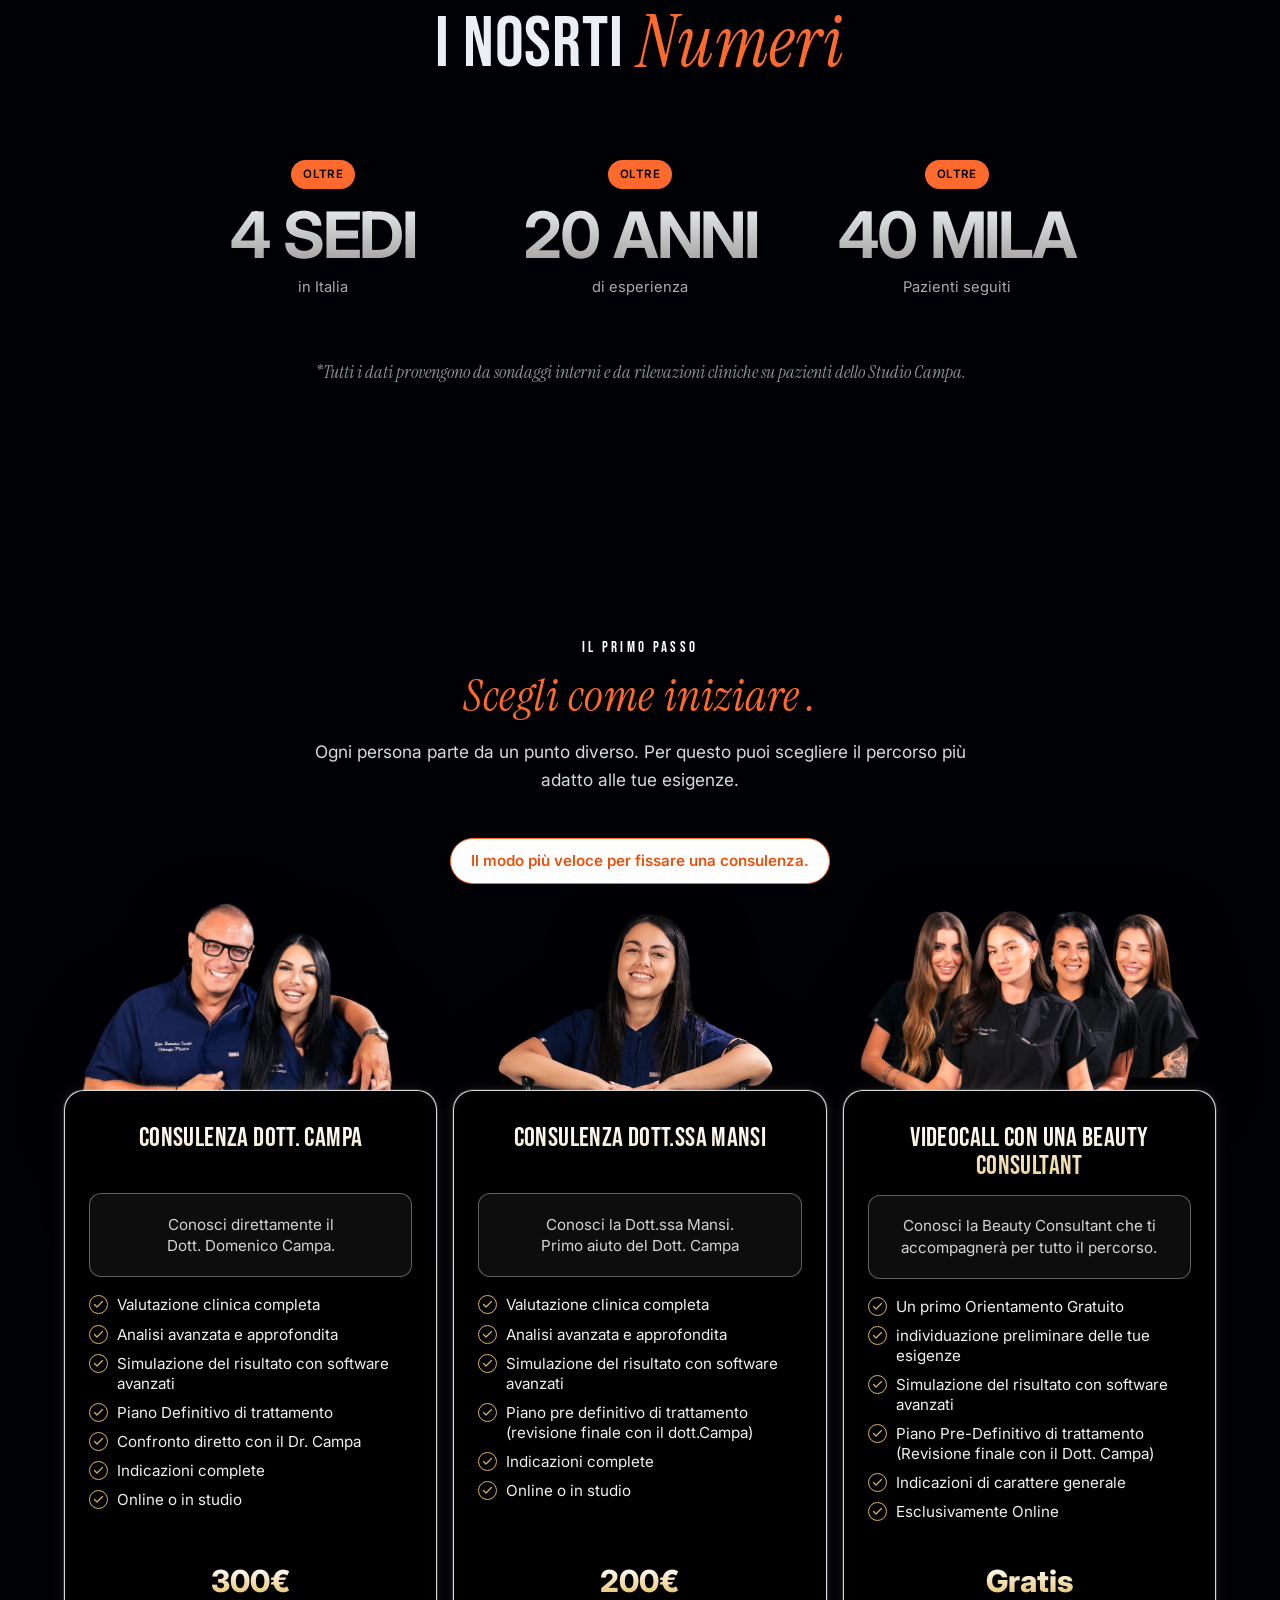
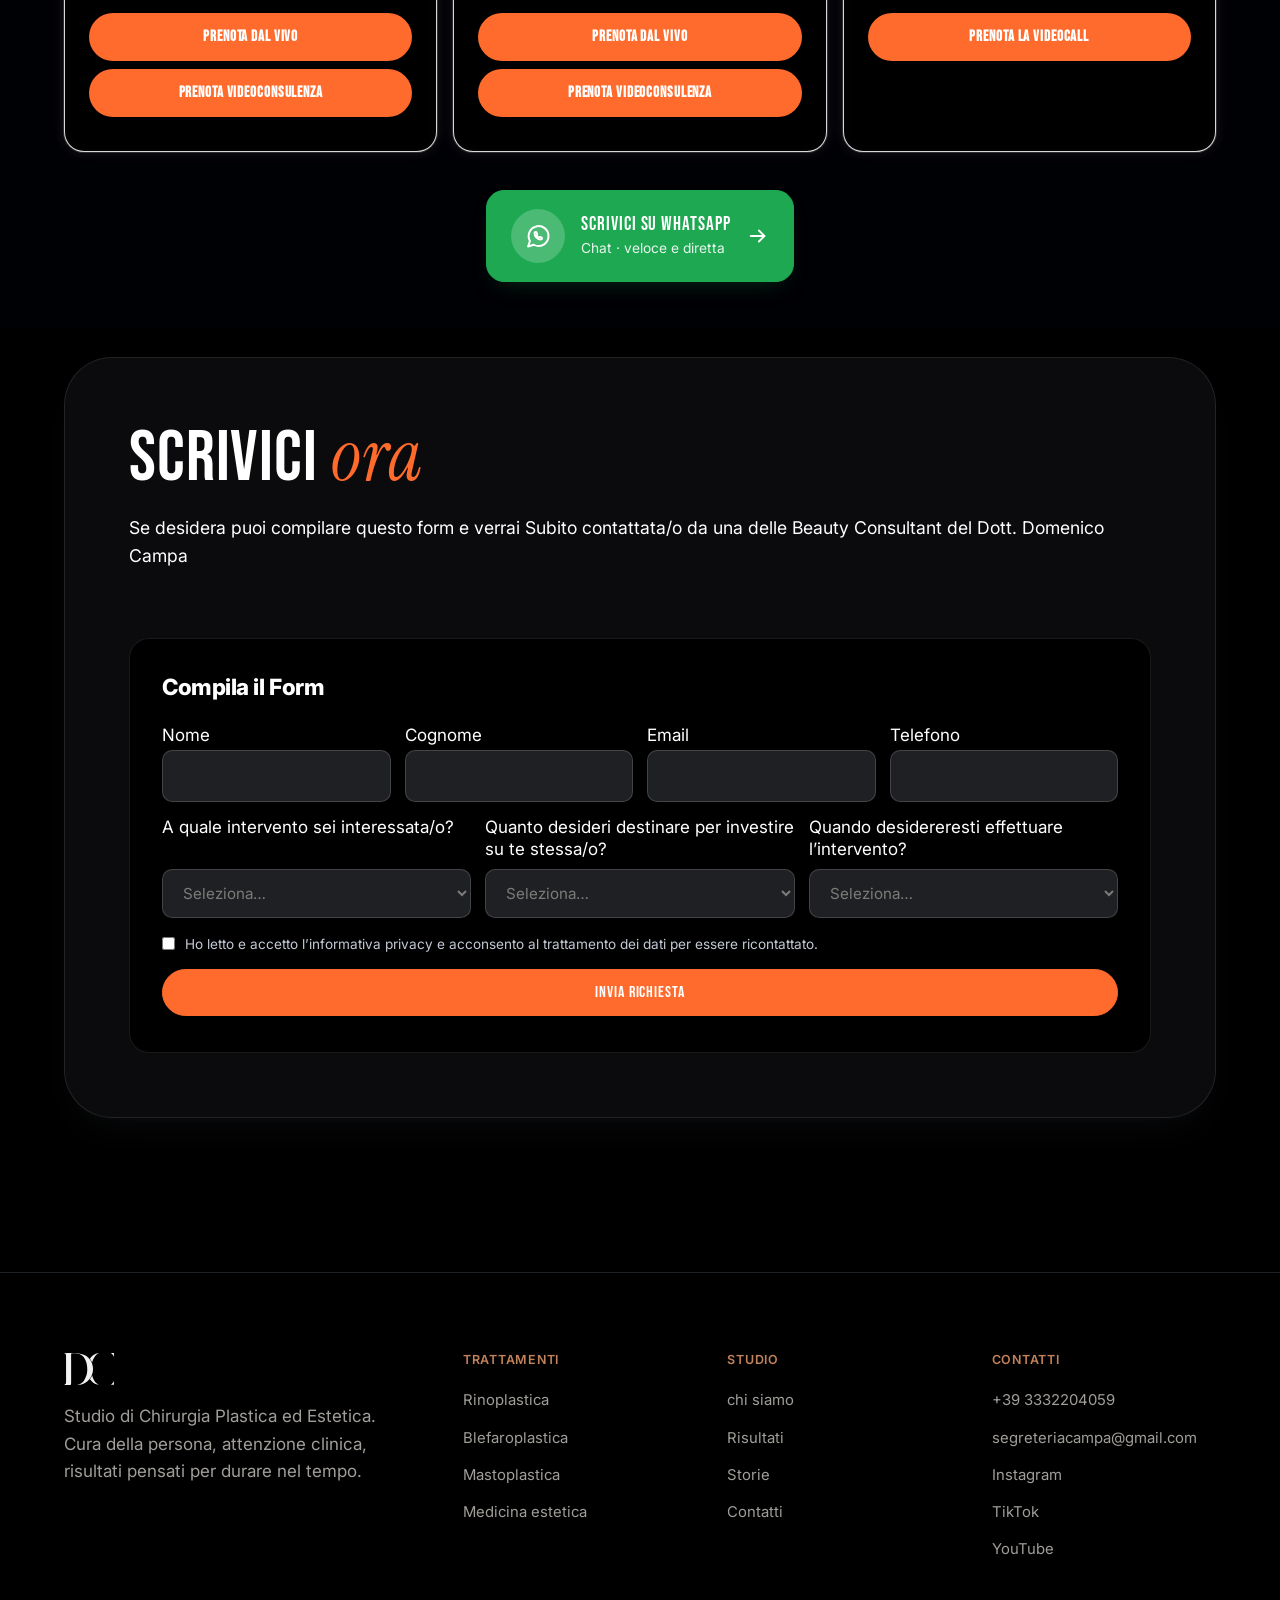
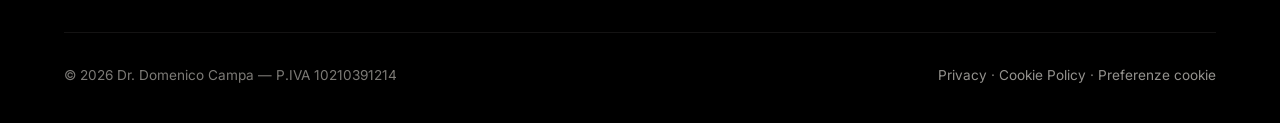
==== commit d0d277c2: "Update index.html" ====
--- a/index.html
+++ b/index.html
@@ -5222,6 +5222,7 @@
       const btnLabel = btn ? btn.textContent : '';
       if(btn){ btn.disabled = true; btn.textContent = 'Invio in corso…'; }
       const formData = Object.fromEntries(new FormData(form).entries());
+      crmSend(formData, 'form_contatti');
       try{
         const res = await fetch('/', {
           method:'POST',
@@ -5298,6 +5299,60 @@
     else el.textContent = format(target);
   }
   requestAnimationFrame(step);
+}
+
+/* ==========================================================
+   GEMA SALES HUB — invio parallelo tramite funzione server-side
+   Netlify Forms resta la fonte primaria: se GEMA non risponde,
+   il lead NON si perde e l'utente non vede errori.
+   ========================================================== */
+var CRM_ENDPOINT = '/.netlify/functions/lead';
+var CRM_ENABLED  = true;   /* metti false per staccare l'invio senza toccare altro */
+
+/* ID univoco e stabile della compilazione (richiesto da GEMA per evitare doppioni) */
+function crmExternalId(){
+  try{
+    var r = (window.crypto && crypto.randomUUID) ? crypto.randomUUID()
+          : (Date.now().toString(36) + '-' + Math.random().toString(36).slice(2,10));
+    return 'form-' + location.hostname.split('.')[0] + '-' + r;
+  }catch(e){
+    return 'form-' + Date.now();
+  }
+}
+
+function crmSend(fd, origine){
+  if(!CRM_ENABLED) return Promise.resolve(null);
+  try{
+    var payload = {
+      externalId:  crmExternalId(),
+      firstName:   fd.firstName  || '',
+      lastName:    fd.lastName   || '',
+      email:       fd.email      || '',
+      phone:       fd.phone      || '',
+      intervento:  fd.intervento || '',
+      budget:      fd.budget     || '',
+      tempistica:  fd.tempistica || '',
+      origine:     origine       || ''
+    };
+    return fetch(CRM_ENDPOINT, {
+      method: 'POST',
+      headers: { 'content-type': 'application/json' },
+      body: JSON.stringify(payload),
+      keepalive: true
+    }).then(function(r){
+      return r.json().catch(function(){ return null; });
+    }).then(function(j){
+      if(!j || j.ok !== true) console.warn('[GEMA] risposta inattesa:', j);
+      else console.log('[GEMA] lead inviato, id:', j.id);
+      return j;
+    }).catch(function(err){
+      console.warn('[GEMA] invio fallito:', err);
+      return null;
+    });
+  }catch(err){
+    console.warn('[GEMA] errore:', err);
+    return Promise.resolve(null);
+  }
 }
 
 init();
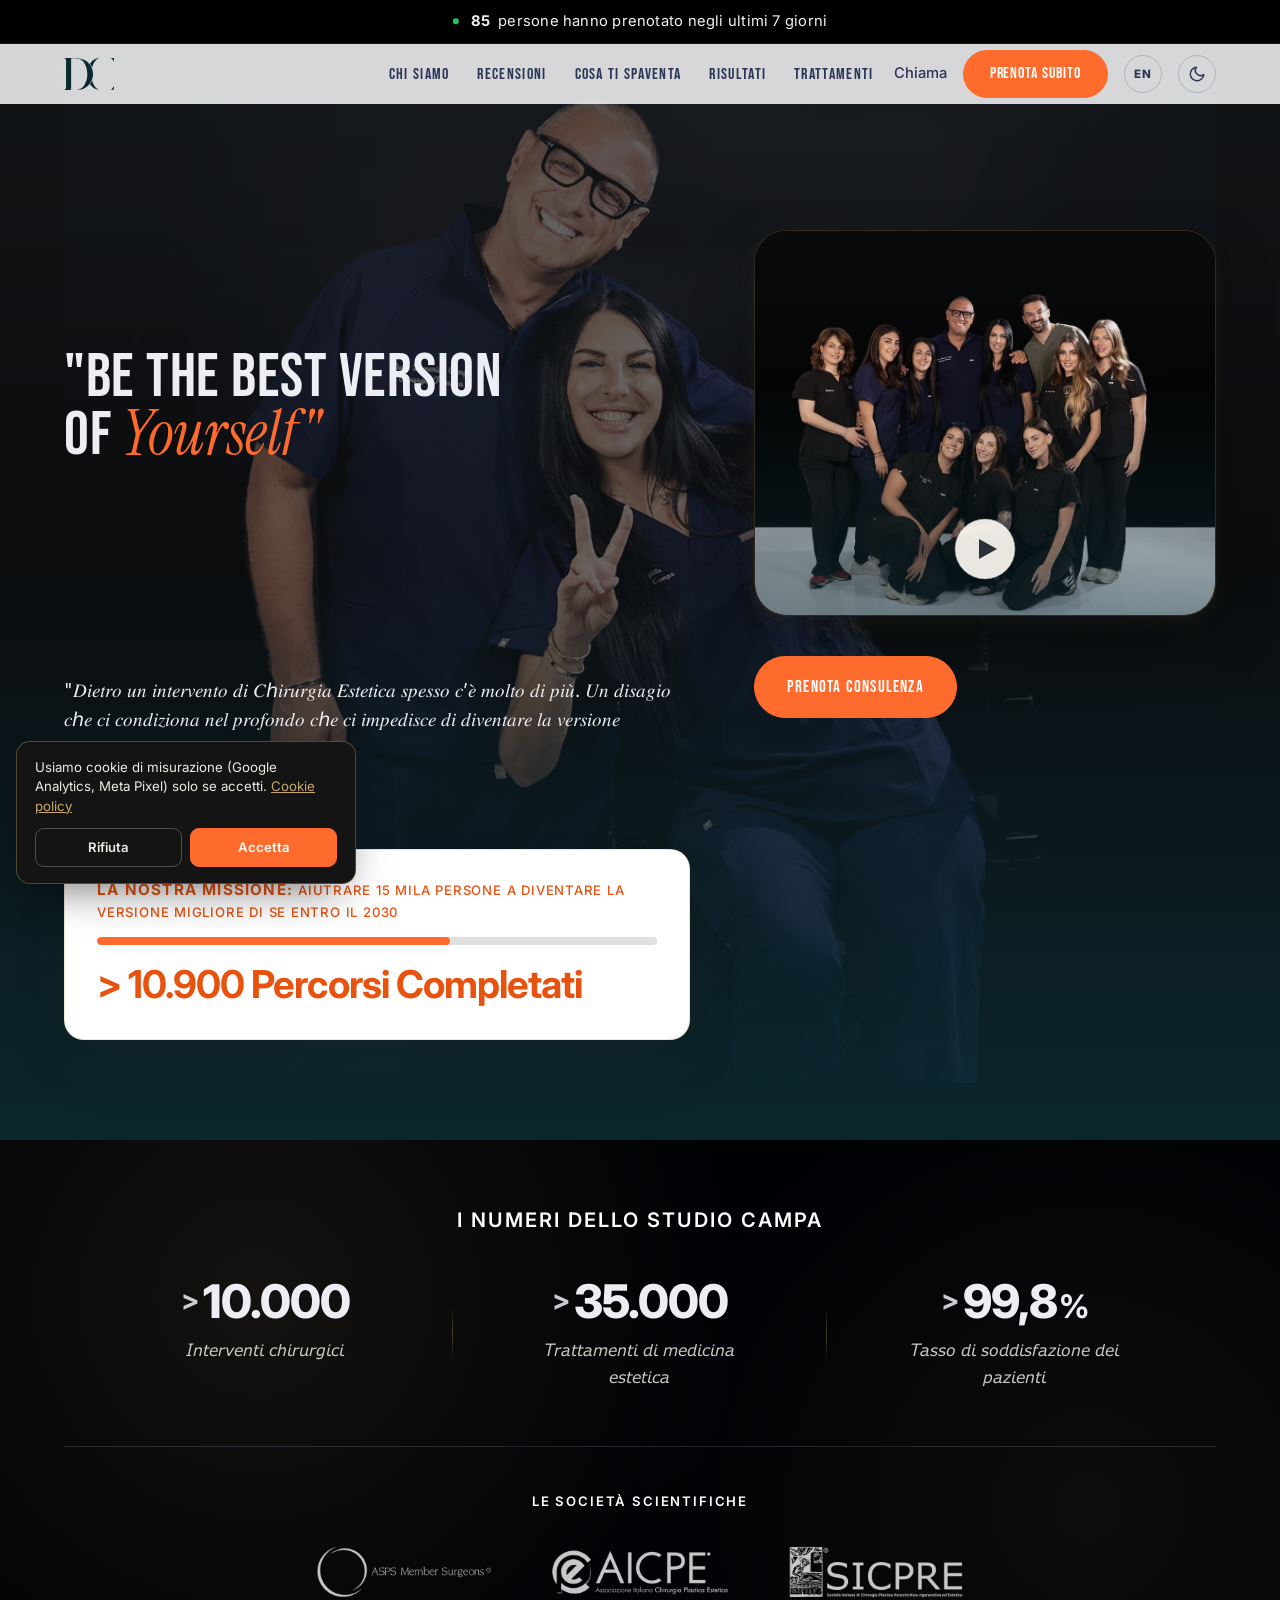
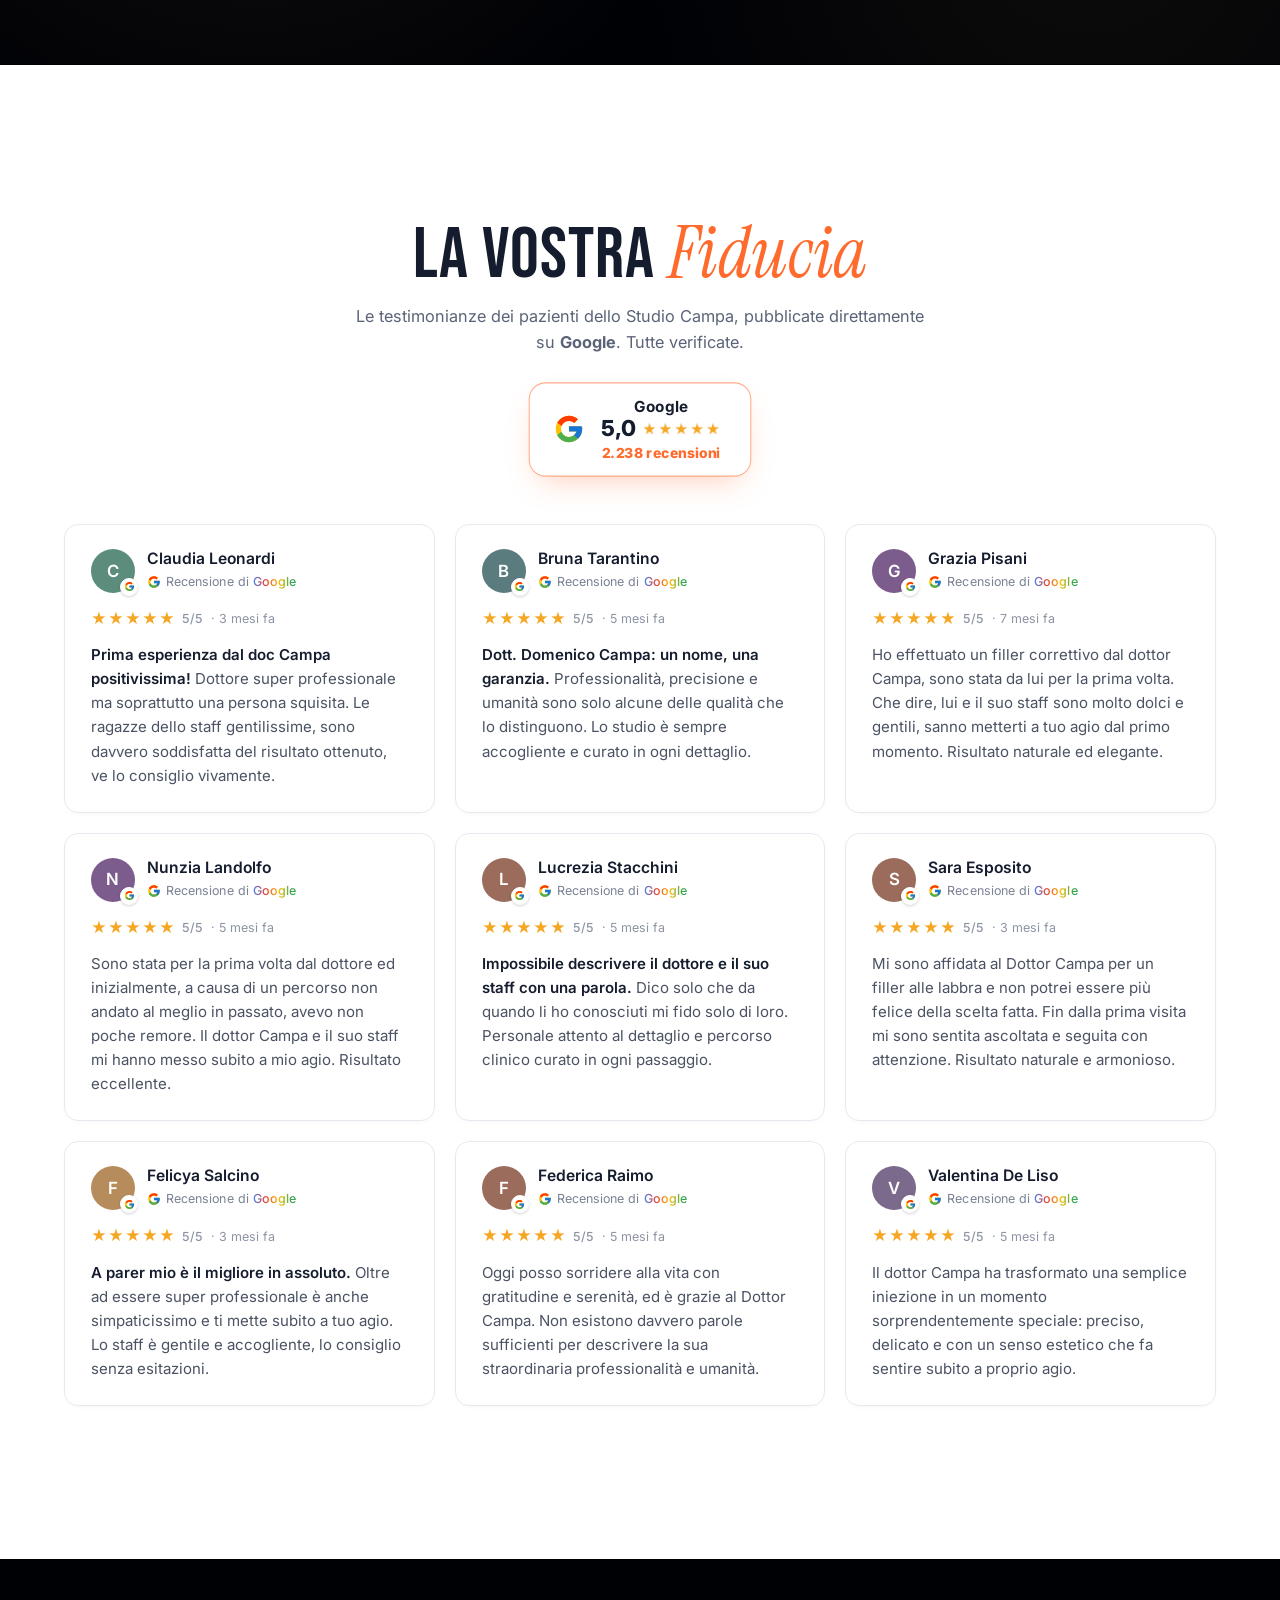
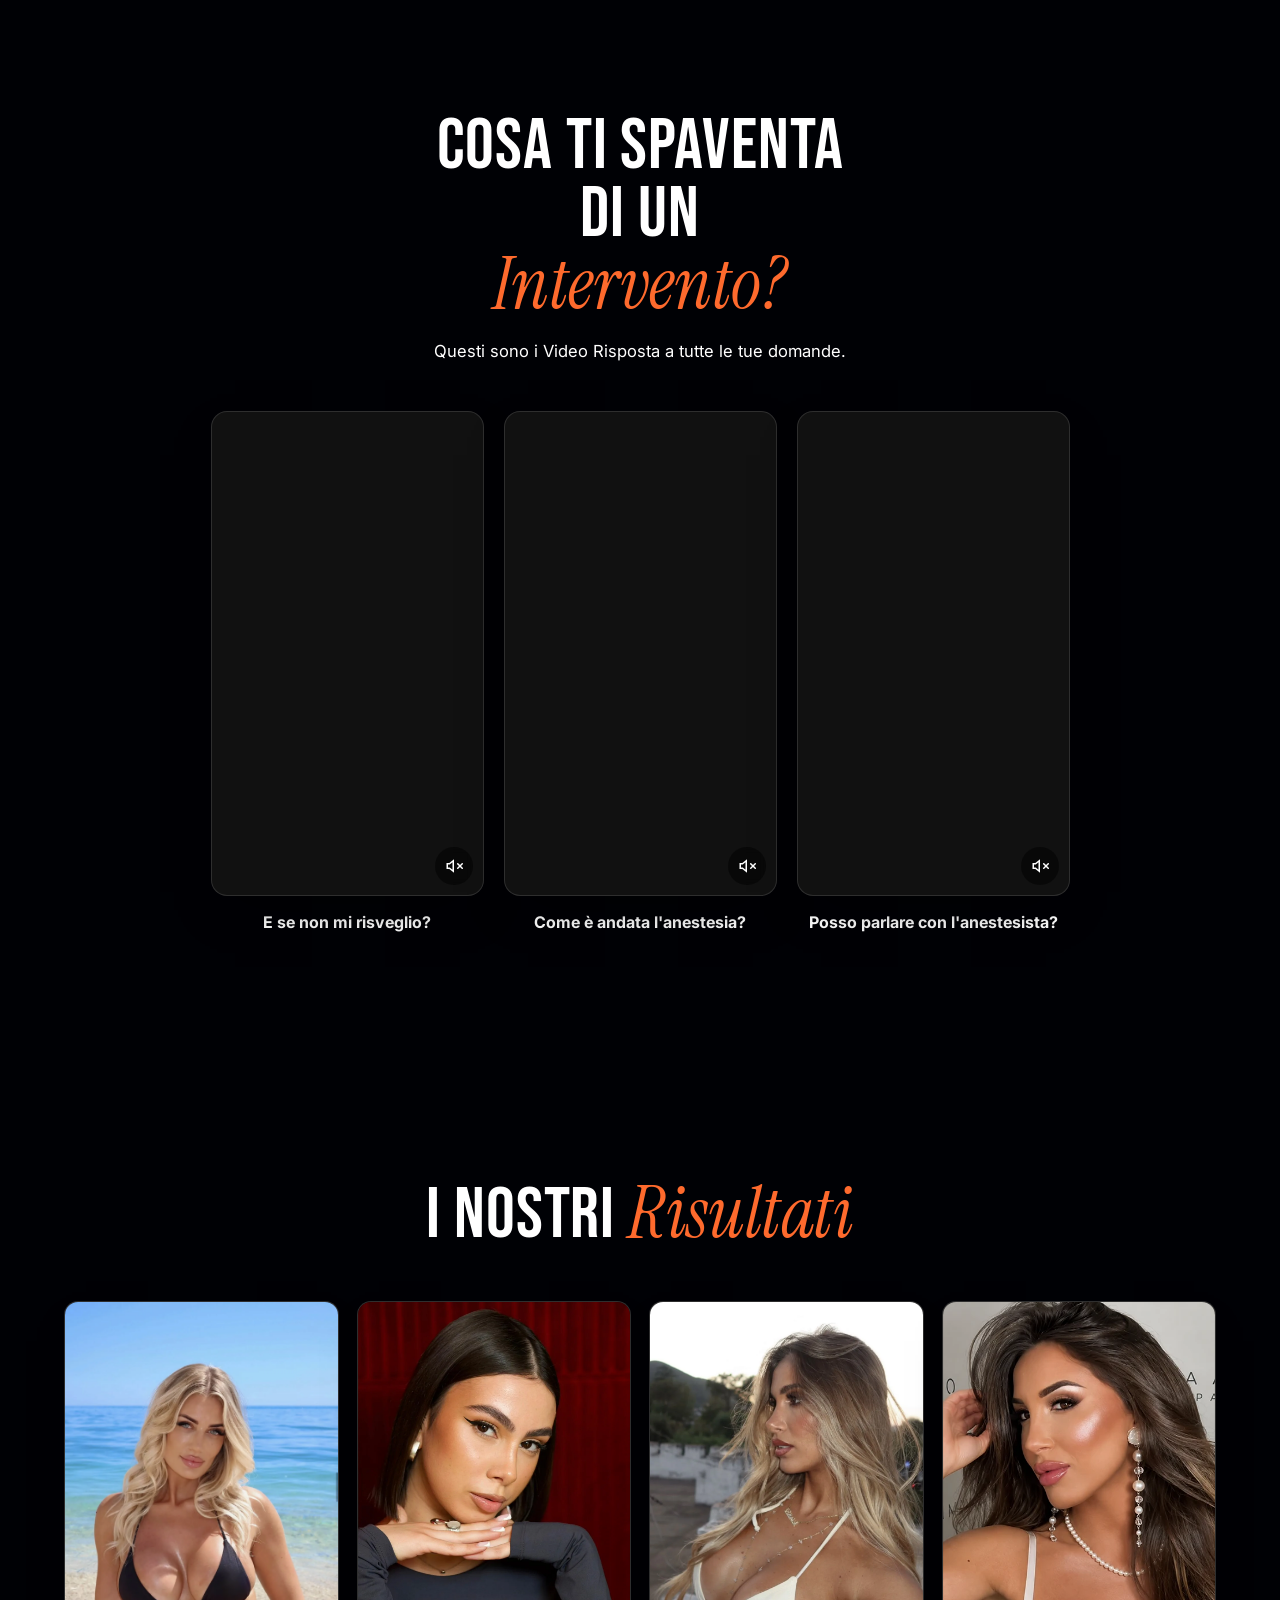
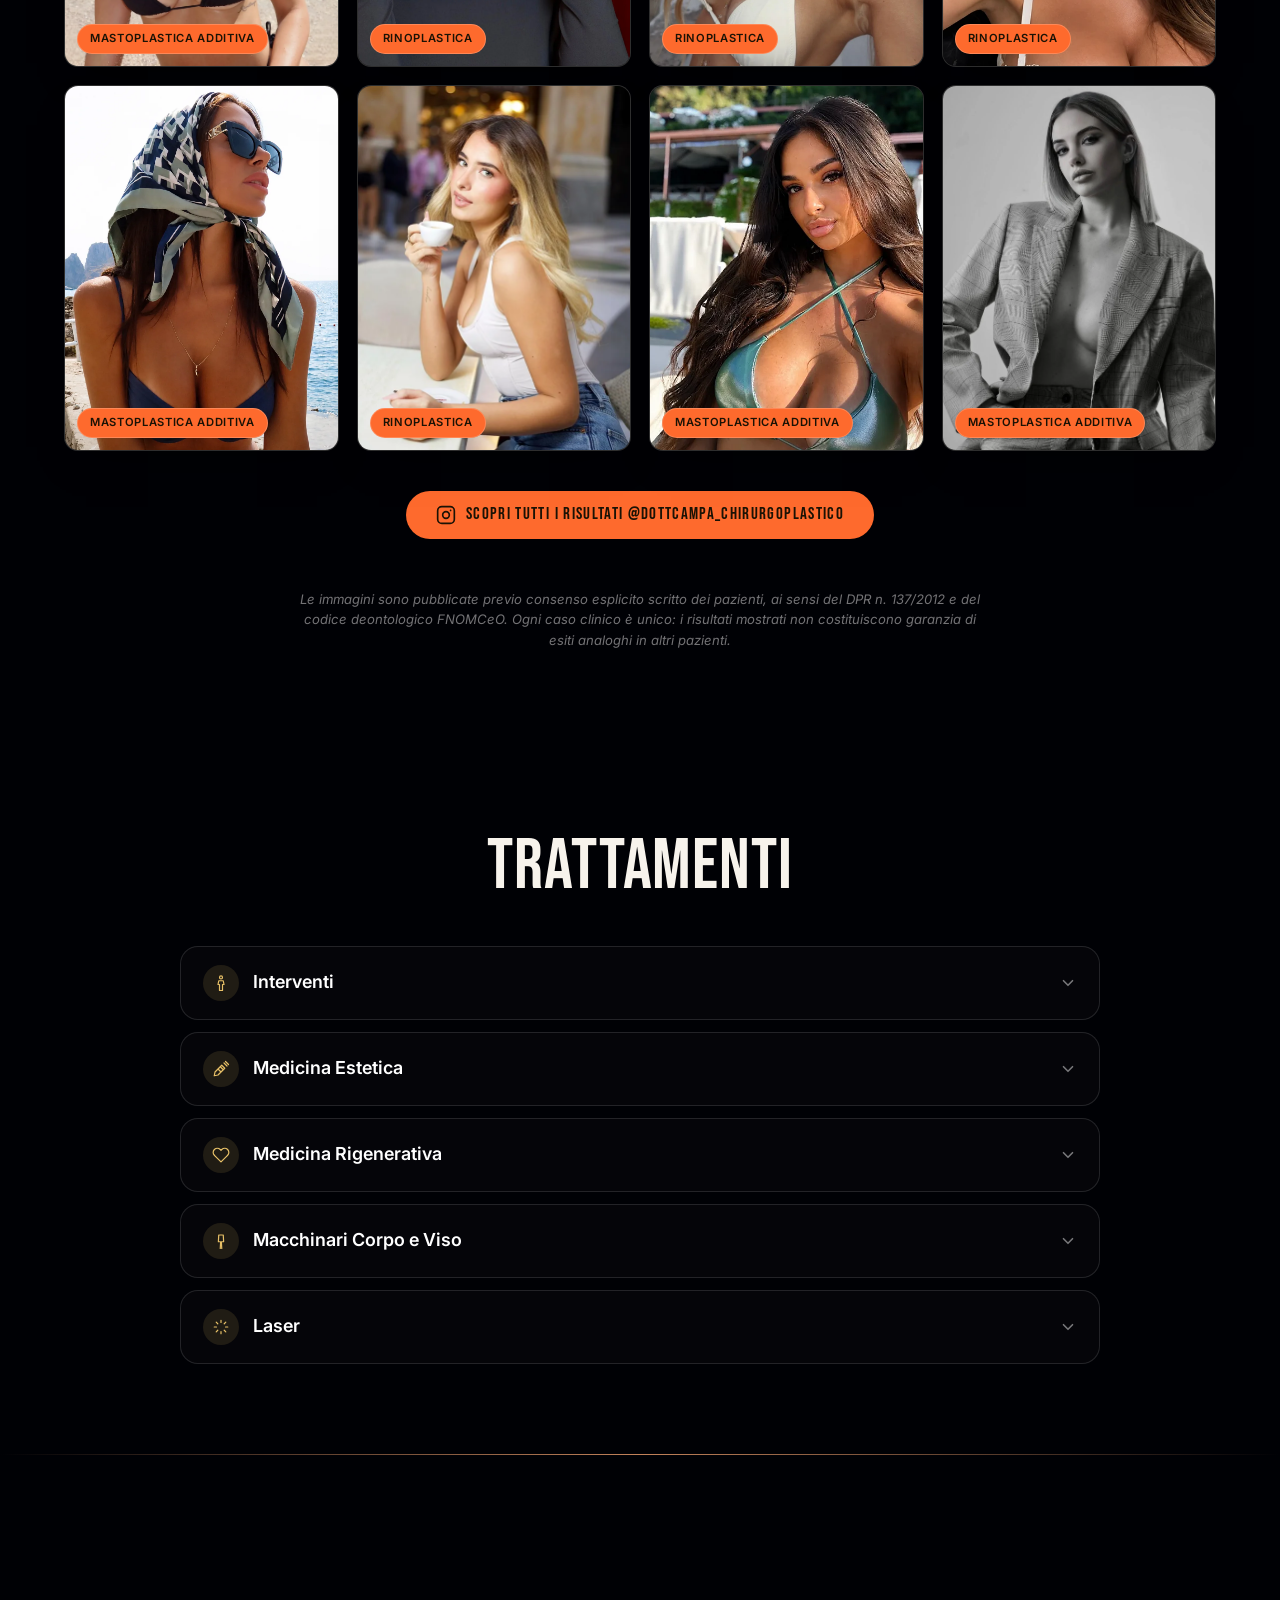
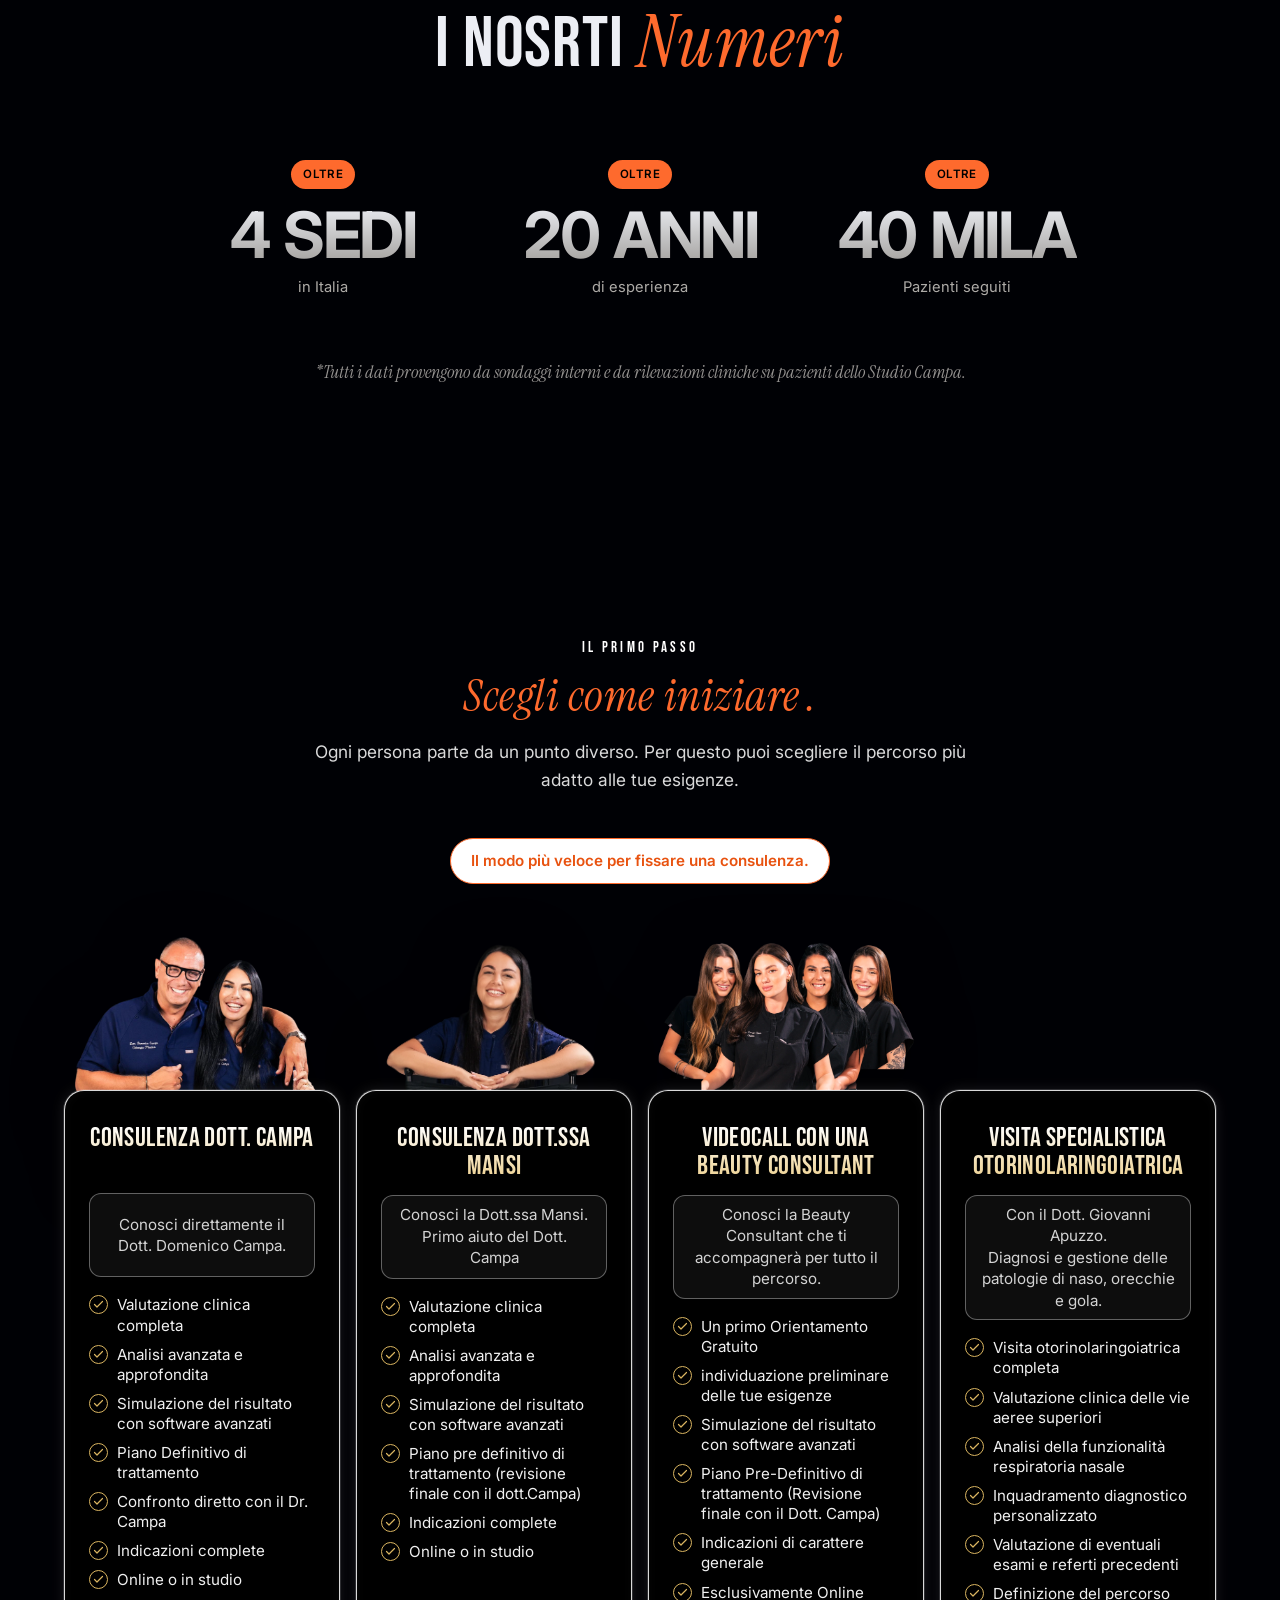
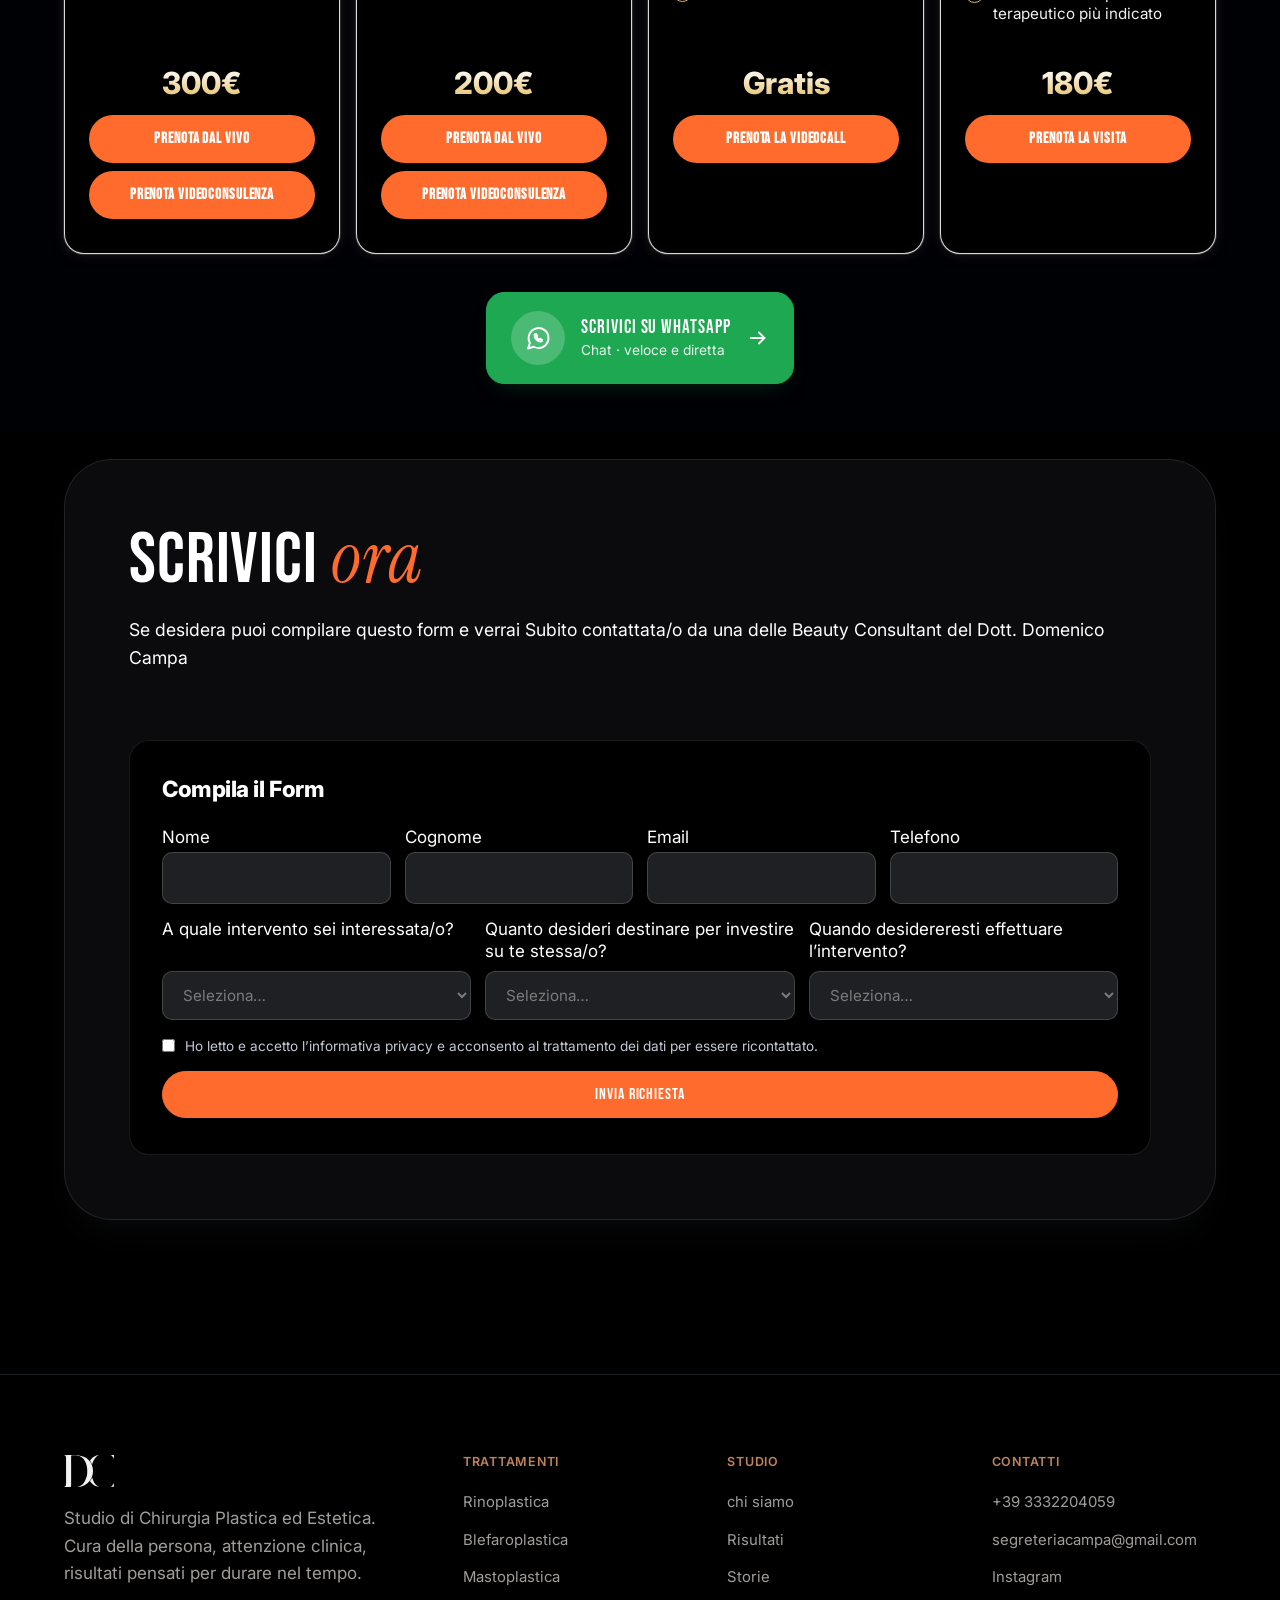
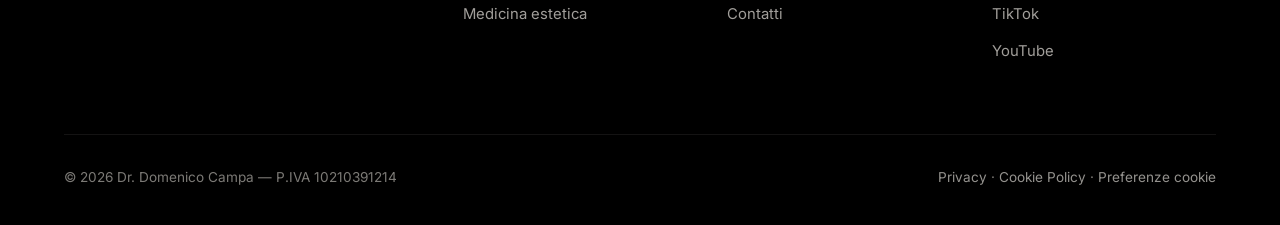
==== commit 2c305eaa: "Update index.html" ====
--- a/index.html
+++ b/index.html
@@ -2938,6 +2938,18 @@
   .bl-photo{ bottom:calc(100% - 70px); }
   /* impilate in verticale: lascio spazio sopra ogni scheda per la foto che sporge */
   .booking-ladder.bl-columns .bl-row-paid.bl-row-haspics{ margin-top:110px; gap:160px; }
+}
+
+/* Da 4 schede in su, su schermi medi vanno a capo a due per riga invece di
+   schiacciarsi fino a diventare illeggibili. Il row-gap lascia spazio alle
+   foto che sporgono sopra le schede della seconda riga.
+   NB: deve stare DOPO le regole .bl-row/.bl-card-wrap qui sopra, altrimenti
+   il loro flex:1 1 0 vince per ordine nel foglio di stile. */
+@media (min-width:761px) and (max-width:1180px){
+  .booking-ladder.bl-columns .bl-row-paid{ flex-wrap:wrap; }
+  .booking-ladder.bl-columns .bl-row-paid > .bl-tier,
+  .booking-ladder.bl-columns .bl-row-paid > .bl-card-wrap{ flex:1 1 calc(50% - 8px); }
+  .booking-ladder.bl-columns .bl-row-paid.bl-row-haspics{ row-gap:200px; }
 }
 
 /* ============================================================
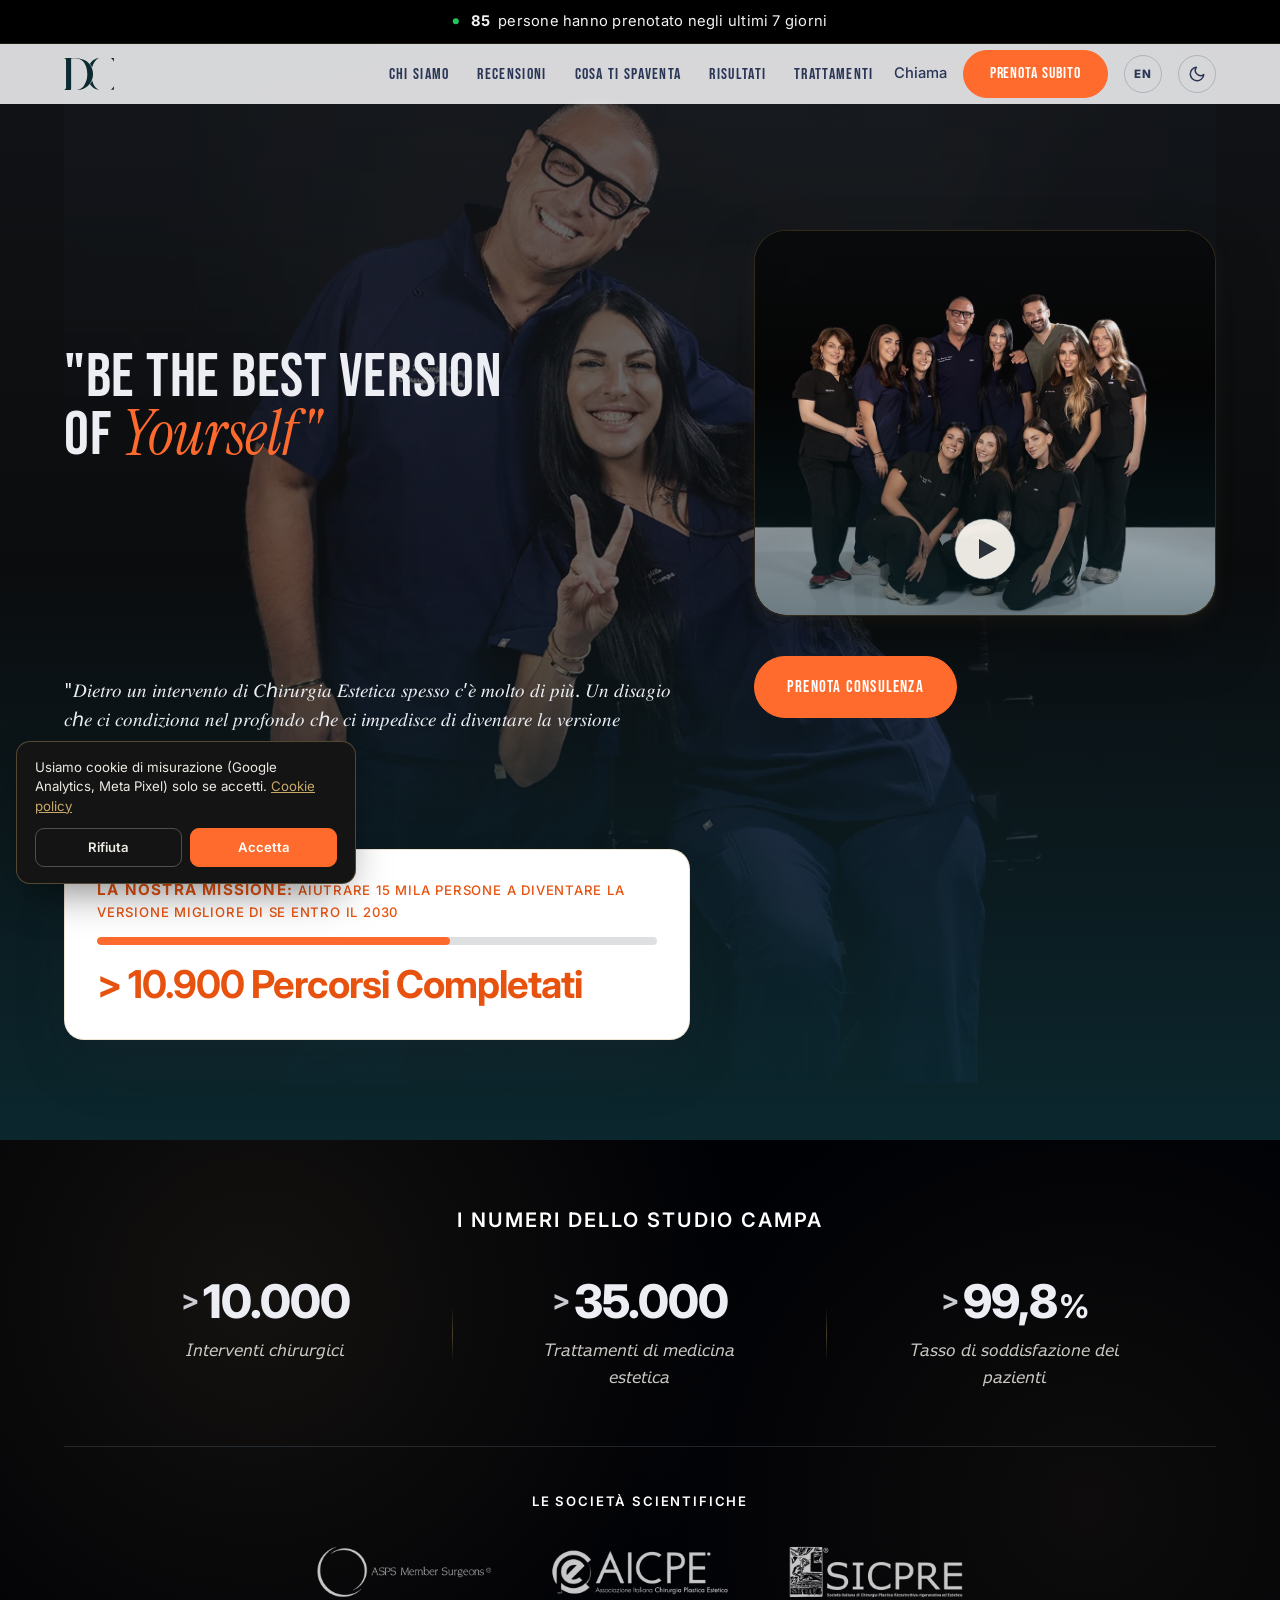
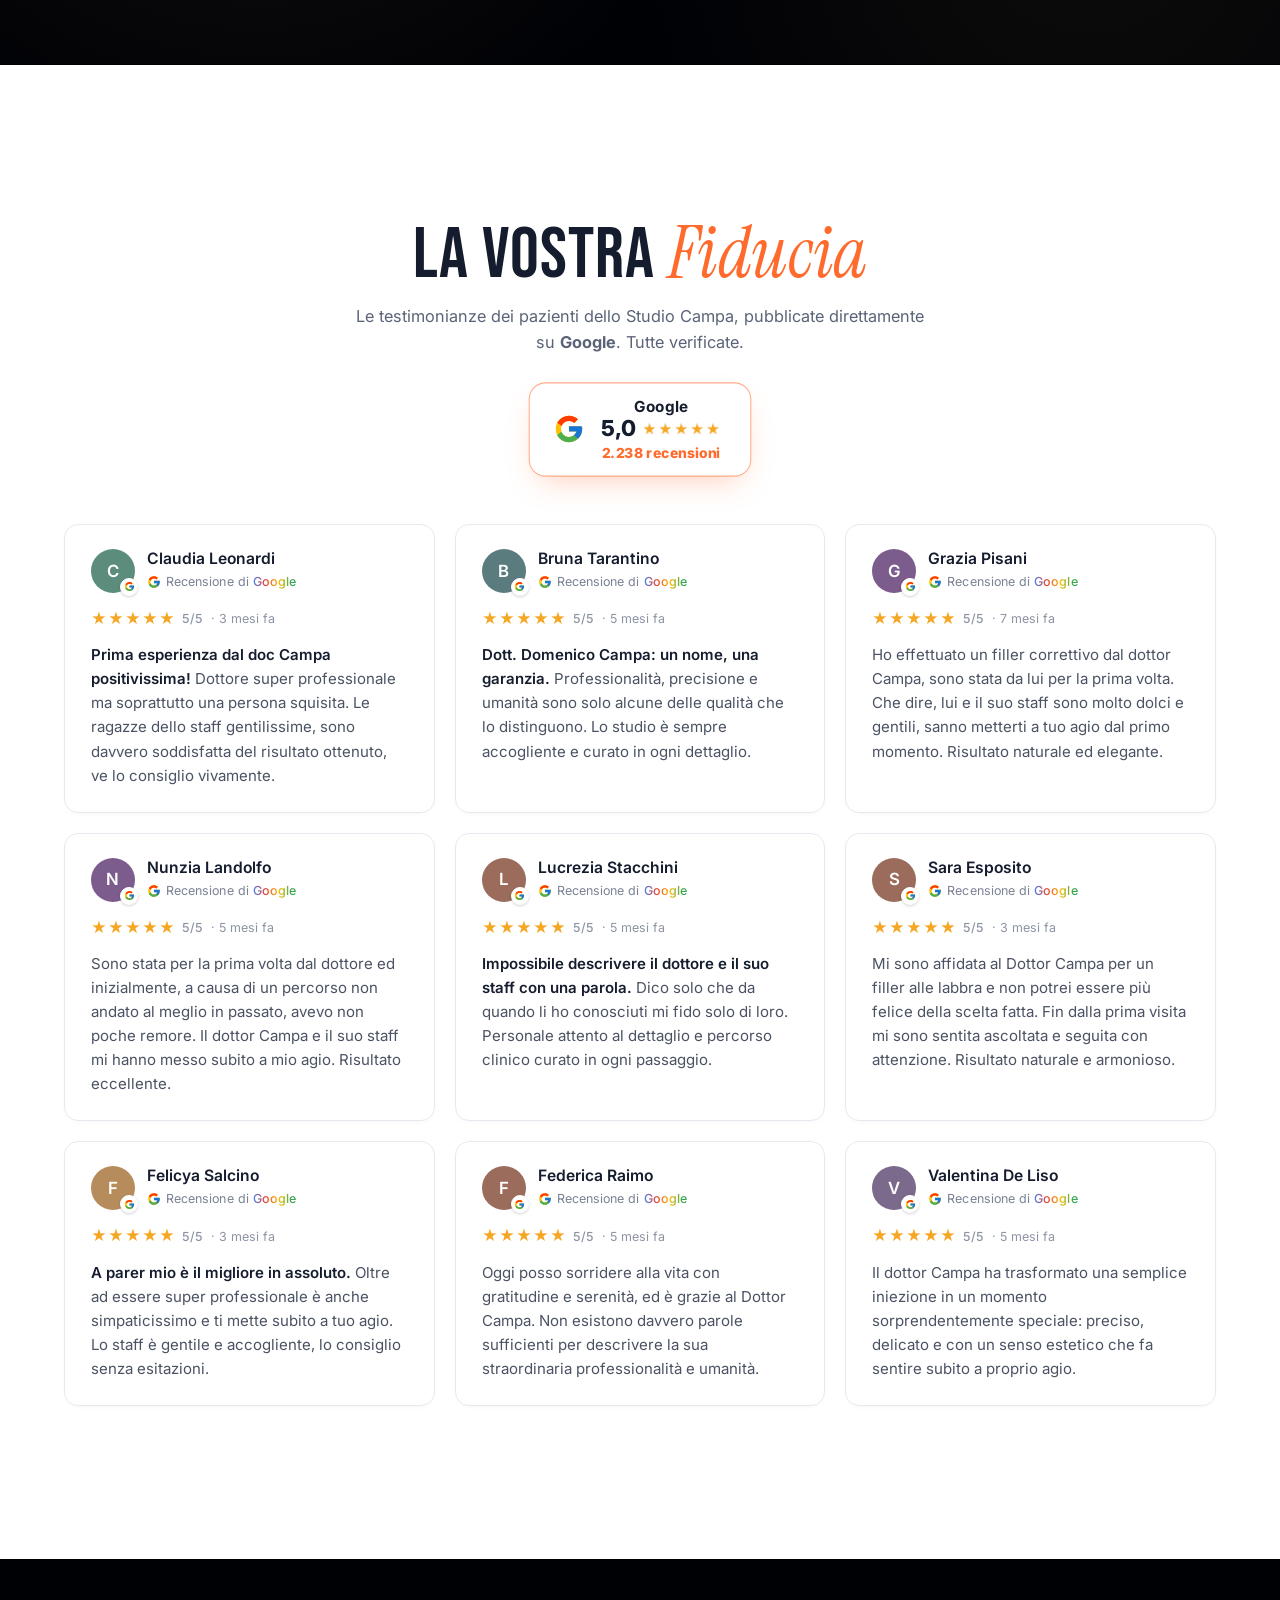
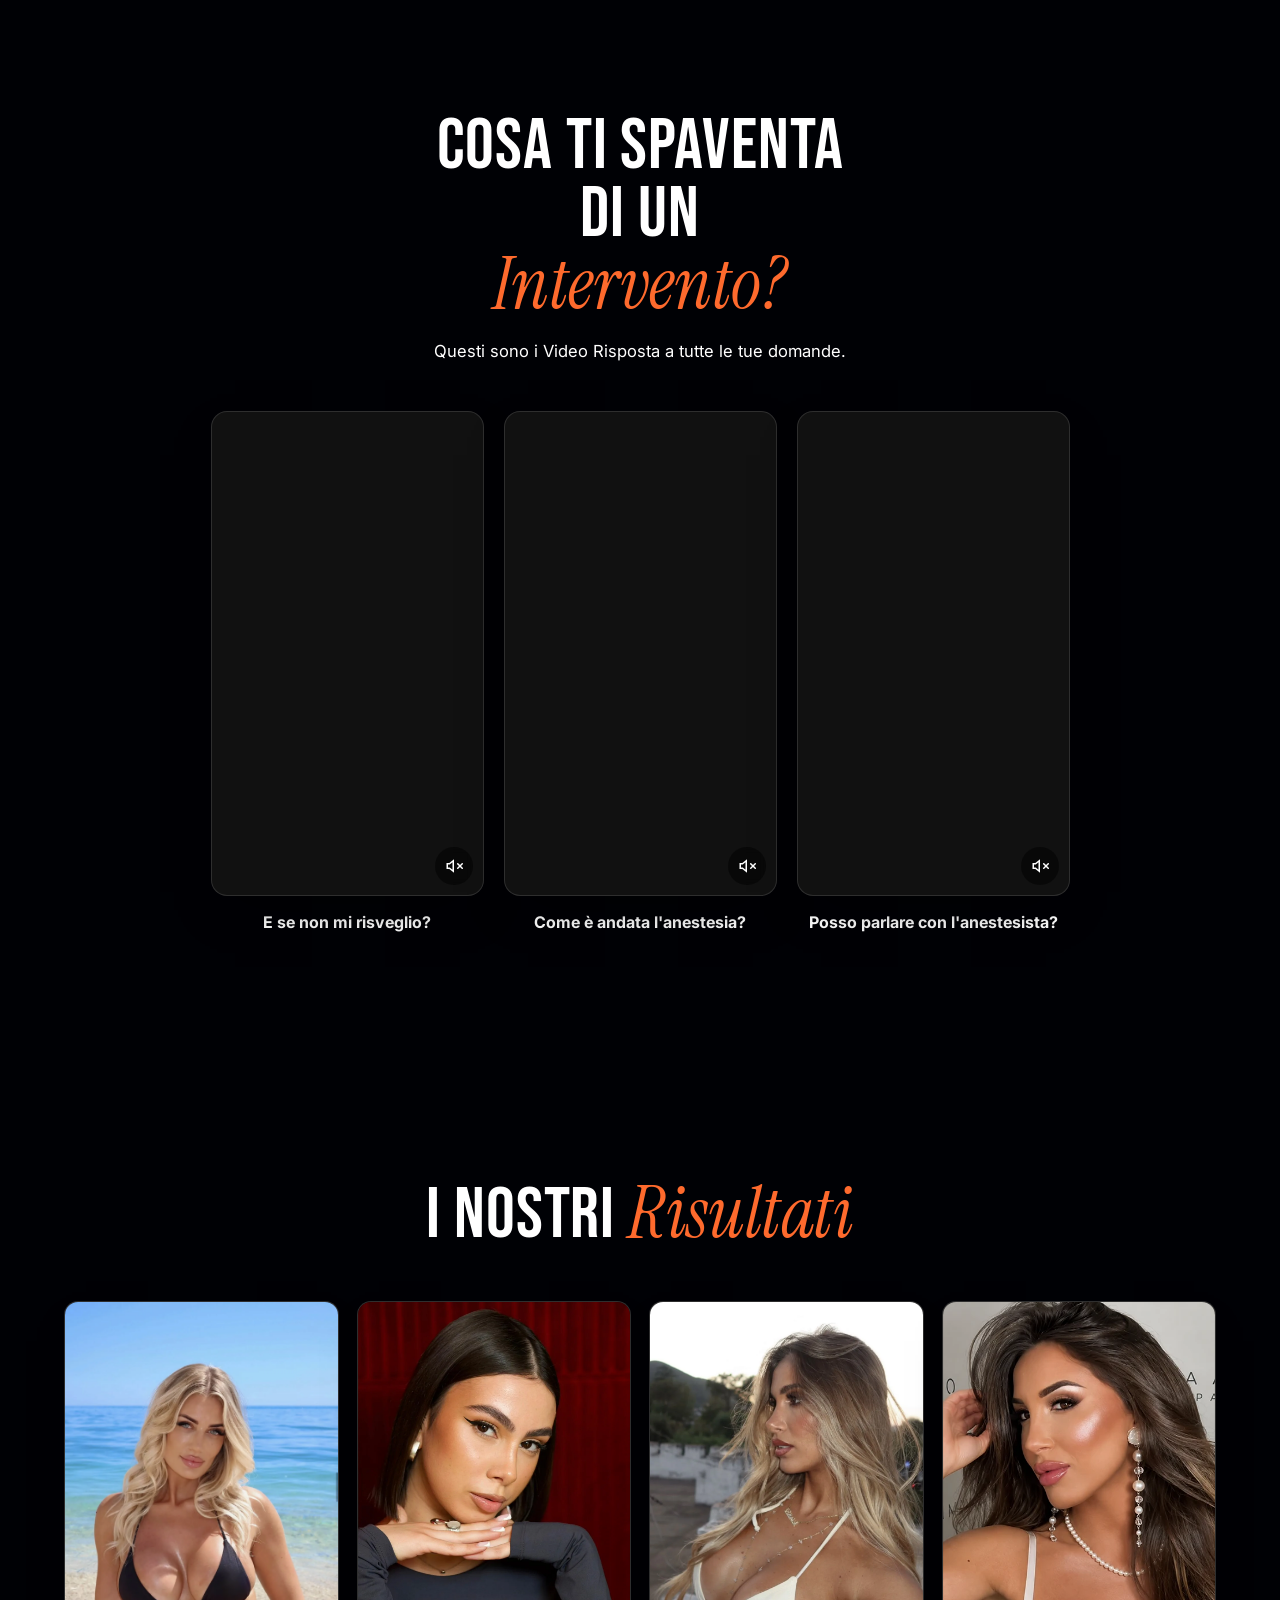
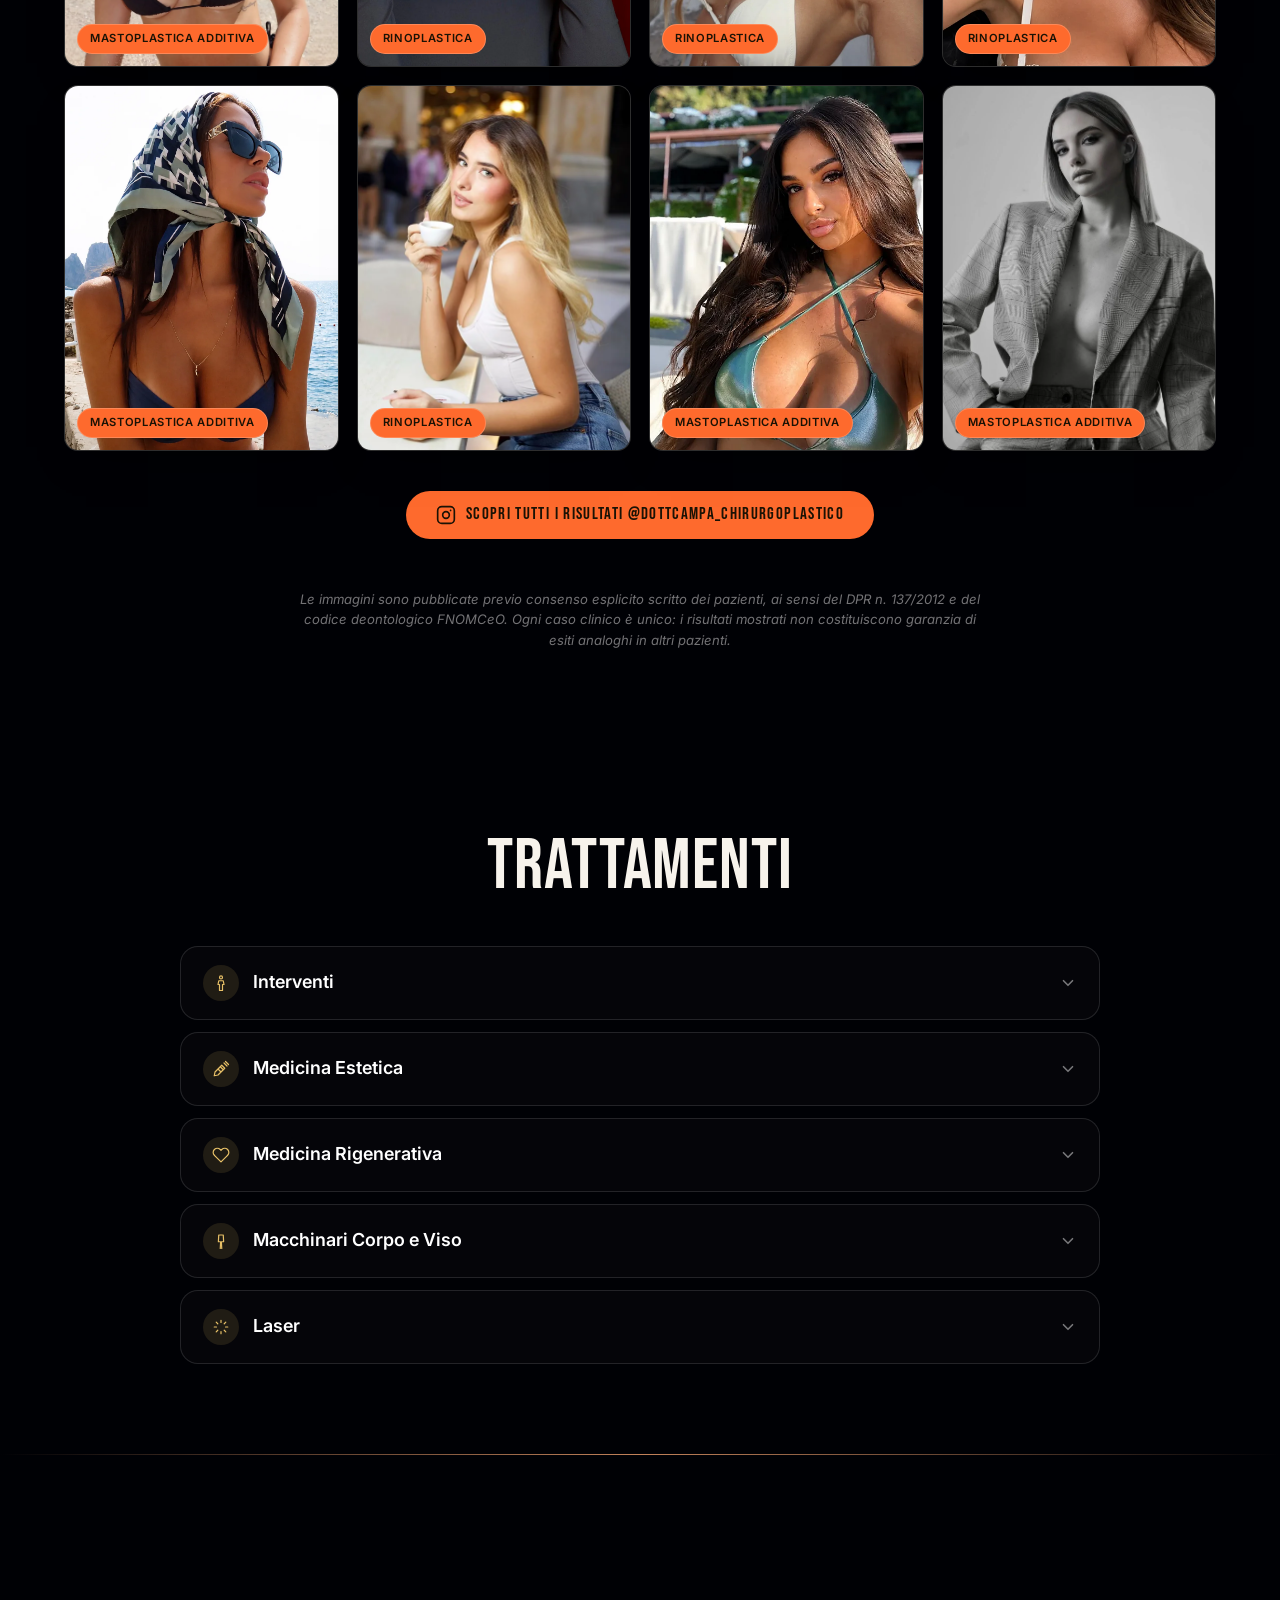
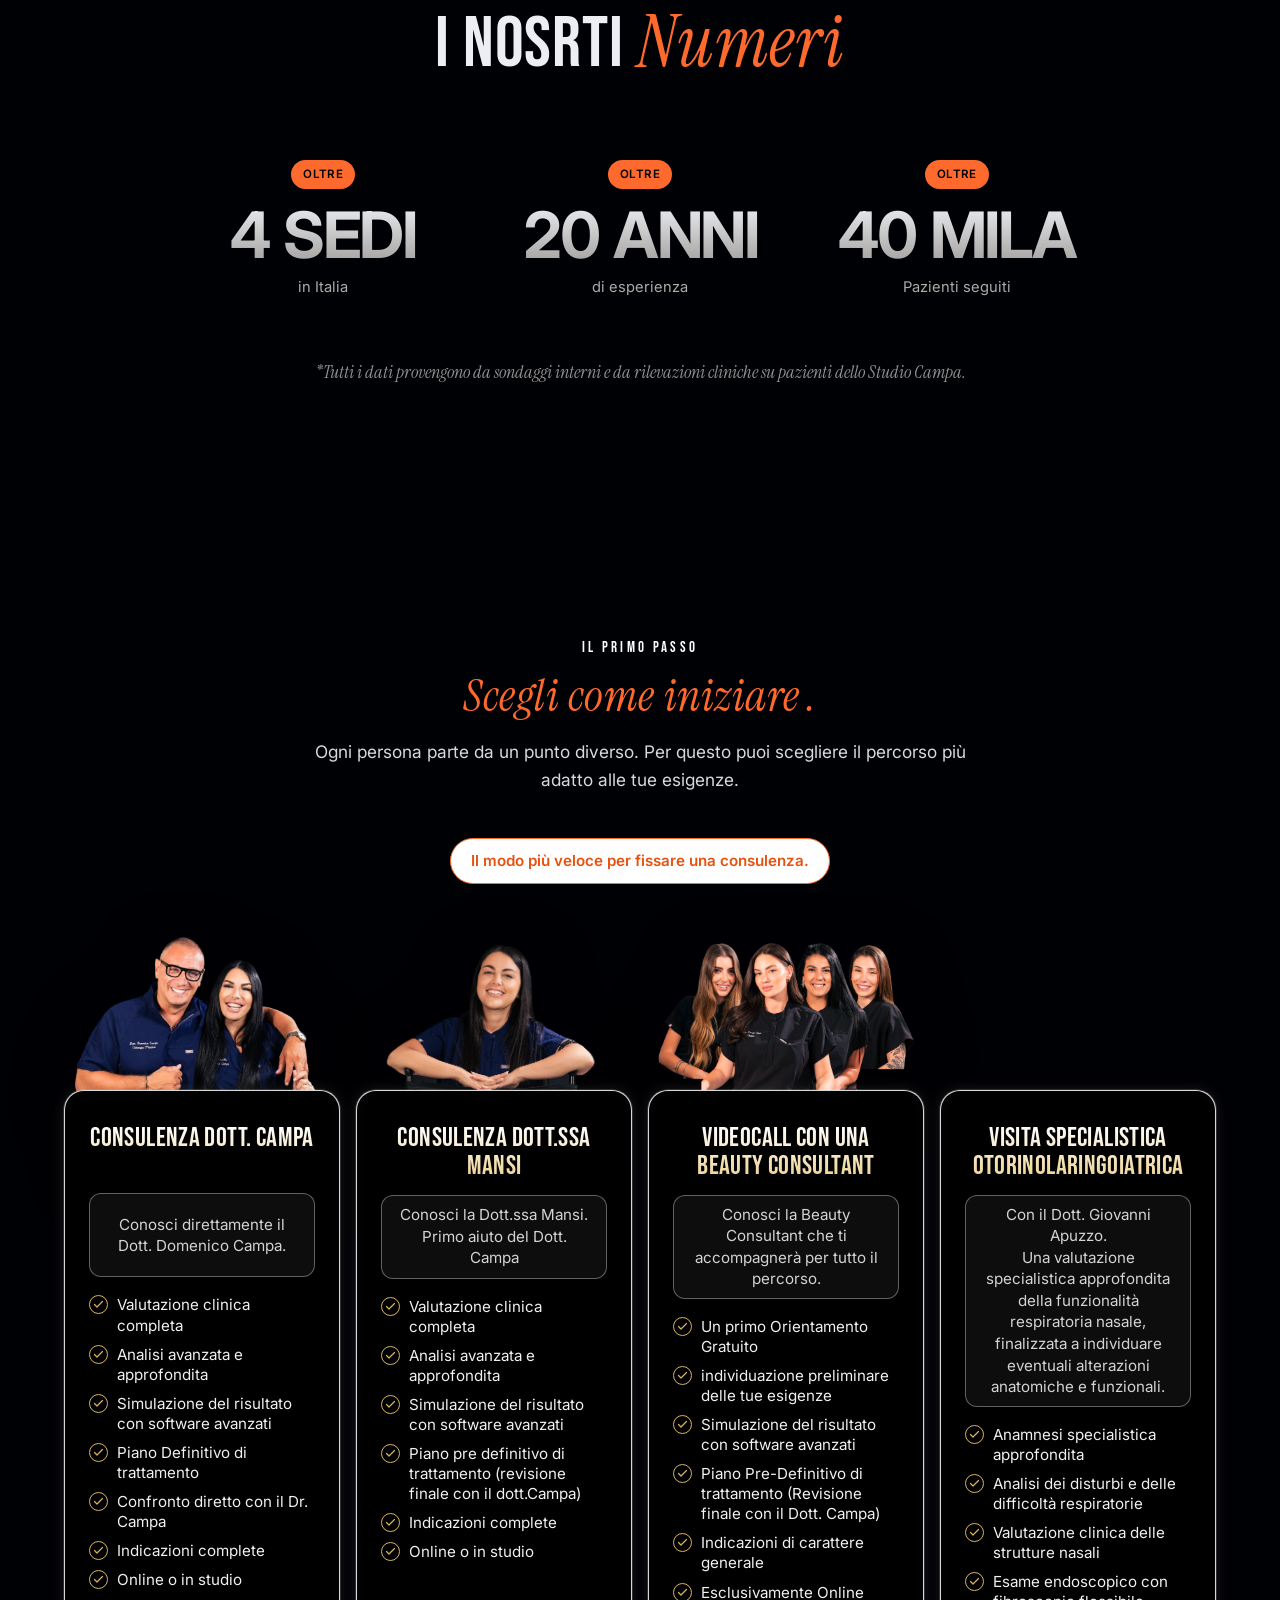
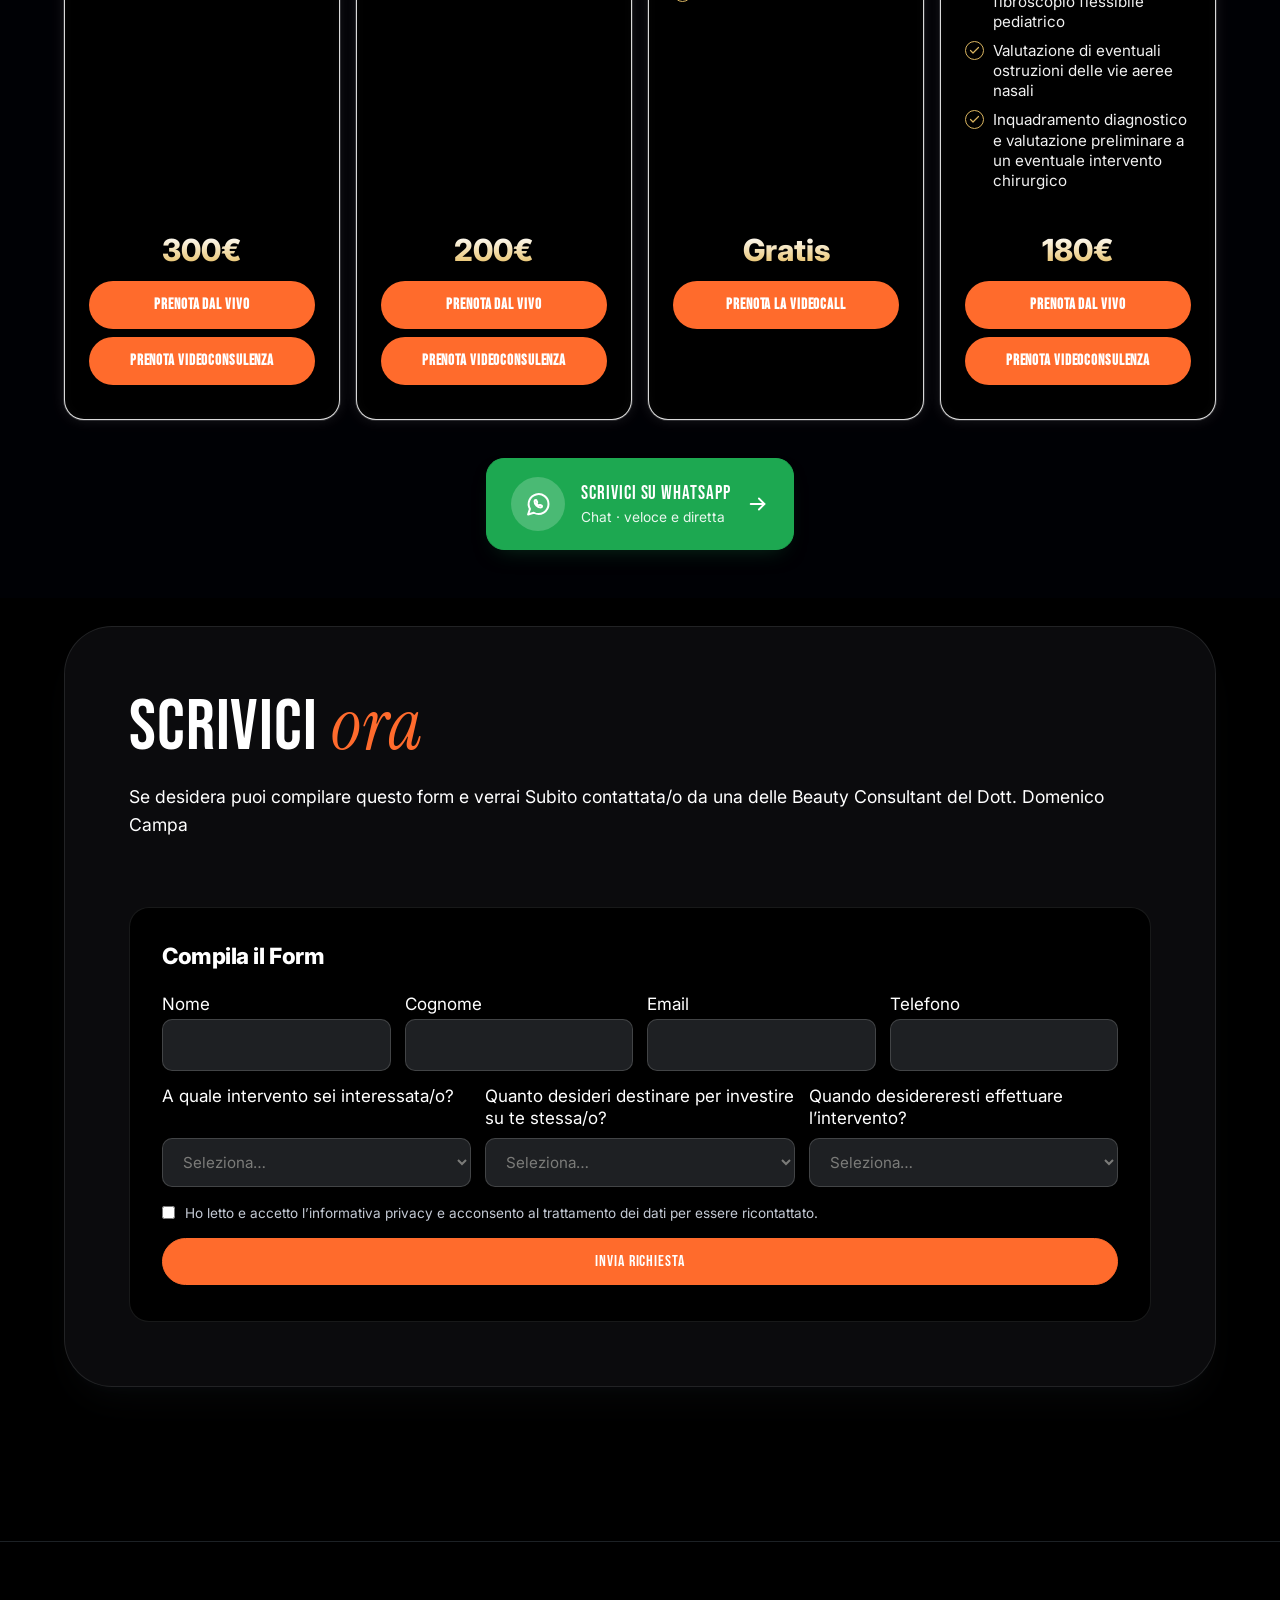
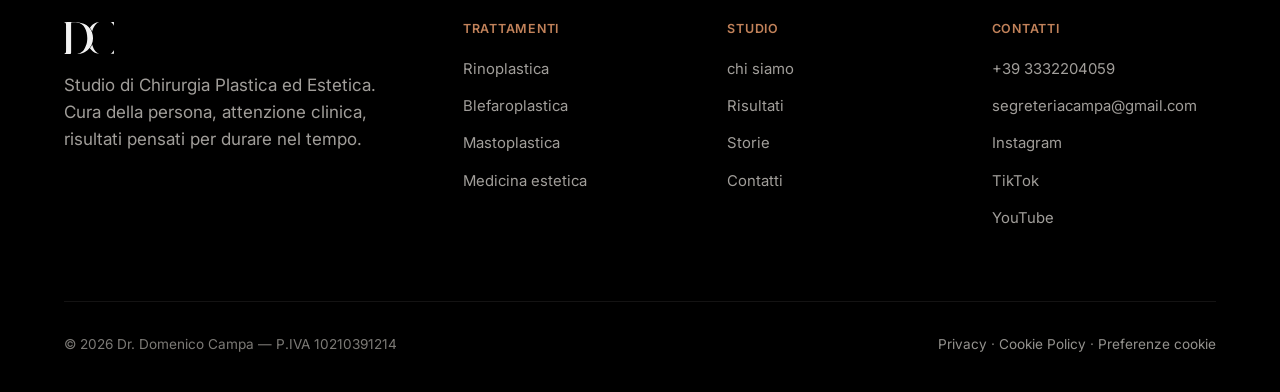
==== commit f98991d2: "Update index.html" ====
--- a/index.html
+++ b/index.html
@@ -86,6 +86,10 @@
    ============================================================ */
 *, *::before, *::after { box-sizing:border-box; }
 html { scroll-behavior:smooth; -webkit-text-size-adjust:100%; }
+/* Il solo overflow-x:hidden sul body non basta: su iOS Safari la pagina
+   continua a scorrere lateralmente. "clip" blocca davvero il pan senza
+   creare un contenitore di scorrimento (hidden resta come ripiego). */
+html { overflow-x:hidden; overflow-x:clip; }
 body {
   margin:0;
   font-family:var(--font-sans);
@@ -96,6 +100,7 @@
   -webkit-font-smoothing:antialiased;
   text-rendering:optimizeLegibility;
   overflow-x:hidden;
+  overflow-x:clip;
 }
 img, video, svg { max-width:100%; display:block; height:auto; }
 a { color:inherit; text-decoration:none; }
@@ -355,6 +360,7 @@
 .nav-links {
   display:flex; gap:28px; list-style:none; margin:0; padding:0;
 }
+.nav-links .nav-tools { display:none; }
 .nav-links a {
   font-family:var(--font-display);
   font-size:1.02rem;
@@ -2170,6 +2176,10 @@
      a 3 colonne si riduce a 2: logo a sinistra, CTA/toggle a destra. */
   .nav-inner { grid-template-columns:1fr auto; }
   .mobile-toggle { display:flex; }
+  /* justify-self:center (regola desktop) su un elemento in posizione assoluta
+     lo fa restringere al contenuto: il pannello usciva largo 215px invece che
+     a tutta larghezza. Serve la stessa specificita' per vincere. */
+  .nav-inner > .nav-links { justify-self:stretch; }
   .nav-links {
     position:absolute; left:0; right:0; top:100%;
     flex-direction:column; gap:0;
@@ -2185,8 +2195,17 @@
   }
   .nav-links li { padding:14px 0; border-bottom:1px solid rgba(20,28,46,.08); }
   .nav-links li:last-child { border-bottom:0; }
+  /* Su mobile lingua e tema si spostano dentro il menu hamburger: in barra
+     restavano 5 elementi che non entrano nemmeno su iPhone grande, e il menu
+     finiva fuori schermo. */
+  .nav-cta .theme-toggle { display:none; }
+  .nav-links .nav-tools { display:flex; gap:12px; align-items:center; }
+  .nav-links .nav-tools .theme-toggle { display:grid; }
+  .nav-cta .btn-primary { padding:9px 16px; font-size:.86rem; letter-spacing:.04em; min-width:0; }
+  .logo-mark.logo-mark-img img { max-width:120px; }
+
   /* Mobile: "Chiama" diventa un'icona telefono tonda */
-  .nav-cta { gap:10px; }
+  .nav-cta { gap:10px; min-width:0; }
   .nav-cta .login {
     display:grid; place-items:center;
     width:38px; height:38px; border-radius:50%;
@@ -4445,21 +4464,26 @@
   const nav = data.nav||{};
   const links = (nav.links||[]).map(l=>`<li><a href="${esc(l.href||'#')}">${esc(l.label||'')}</a></li>`).join('');
   const logoText = data.site?.logo_text || '';
+  /* Lingua e tema: stessi due pulsanti sia nella barra (desktop) sia dentro il
+     menu hamburger (mobile). Agganciati per attributo, non per id, perche' ora
+     esistono in due copie. */
+  const langBtn = `<button class="theme-toggle lang-toggle" data-lang-toggle type="button" aria-label="Cambia lingua / Change language" title="${SITE_LANG==='en'?'Passa all\'italiano':'Switch to English'}">${SITE_LANG==='en'?'IT':'EN'}</button>`;
+  const themeBtn = `<button class="theme-toggle" data-theme-toggle type="button" aria-label="Cambia tema chiaro o scuro" title="Tema chiaro / scuro">
+          <svg class="ic-moon" viewBox="0 0 24 24" fill="none" stroke="currentColor" stroke-width="2" stroke-linecap="round" stroke-linejoin="round"><path d="M21 12.79A9 9 0 1 1 11.21 3 7 7 0 0 0 21 12.79z"/></svg>
+          <svg class="ic-sun" viewBox="0 0 24 24" fill="none" stroke="currentColor" stroke-width="2" stroke-linecap="round" stroke-linejoin="round"><circle cx="12" cy="12" r="4"/><path d="M12 2v2M12 20v2M4.93 4.93l1.41 1.41M17.66 17.66l1.41 1.41M2 12h2M20 12h2M6.34 17.66l-1.41 1.41M19.07 4.93l-1.41 1.41"/></svg>
+        </button>`;
   return `
     <div class="container nav-inner">
       <a href="#top" class="logo">
         ${logoMark(data)}
         ${logoText?`<span class="logo-text">${esc(logoText)}</span>`:''}
       </a>
-      <ul class="nav-links">${links}</ul>
+      <ul class="nav-links">${links}<li class="nav-tools">${langBtn}${themeBtn}</li></ul>
       <div class="nav-cta">
         ${nav.phone_label?`<a href="${esc(nav.phone_href||'#')}" class="login" aria-label="${esc(nav.phone_label)}"><svg class="login-ic" viewBox="0 0 24 24" fill="none" stroke="currentColor" stroke-width="2" stroke-linecap="round" stroke-linejoin="round"><path d="M22 16.92v3a2 2 0 0 1-2.18 2 19.79 19.79 0 0 1-8.63-3.07 19.5 19.5 0 0 1-6-6A19.79 19.79 0 0 1 2.12 4.18 2 2 0 0 1 4.11 2h3a2 2 0 0 1 2 1.72c.13.96.36 1.9.7 2.81a2 2 0 0 1-.45 2.11L8.09 9.91a16 16 0 0 0 6 6l1.27-1.27a2 2 0 0 1 2.11-.45c.91.34 1.85.57 2.81.7A2 2 0 0 1 22 16.92z"/></svg><span class="login-txt">${esc(nav.phone_label)}</span></a>`:''}
         ${nav.cta_label?`<a href="${esc(nav.cta_href||'#')}" class="btn btn-primary">${esc(nav.cta_label)}</a>`:''}
-        <button class="theme-toggle lang-toggle" id="langToggle" type="button" aria-label="Cambia lingua / Change language" title="${SITE_LANG==='en'?'Passa all\'italiano':'Switch to English'}">${SITE_LANG==='en'?'IT':'EN'}</button>
-        <button class="theme-toggle" id="themeToggle" type="button" aria-label="Cambia tema chiaro o scuro" title="Tema chiaro / scuro">
-          <svg class="ic-moon" viewBox="0 0 24 24" fill="none" stroke="currentColor" stroke-width="2" stroke-linecap="round" stroke-linejoin="round"><path d="M21 12.79A9 9 0 1 1 11.21 3 7 7 0 0 0 21 12.79z"/></svg>
-          <svg class="ic-sun" viewBox="0 0 24 24" fill="none" stroke="currentColor" stroke-width="2" stroke-linecap="round" stroke-linejoin="round"><circle cx="12" cy="12" r="4"/><path d="M12 2v2M12 20v2M4.93 4.93l1.41 1.41M17.66 17.66l1.41 1.41M2 12h2M20 12h2M6.34 17.66l-1.41 1.41M19.07 4.93l-1.41 1.41"/></svg>
-        </button>
+        ${langBtn}
+        ${themeBtn}
         <button class="mobile-toggle" id="mobileToggle" aria-label="Menu">
           <span></span><span></span><span></span>
         </button>
@@ -5018,7 +5042,7 @@
     if(mq.addEventListener) mq.addEventListener("change", start); else if(mq.addListener) mq.addListener(start);
     setActive(0); start();
   })();
-  (function(){var tt=document.getElementById("themeToggle");if(tt){tt.addEventListener("click",function(){var c=document.documentElement.getAttribute("data-theme")==="light"?"dark":"light";document.documentElement.setAttribute("data-theme",c);try{localStorage.setItem("theme",c);}catch(e){}});}})();
+  (function(){document.querySelectorAll("[data-theme-toggle]").forEach(function(tt){tt.addEventListener("click",function(){var c=document.documentElement.getAttribute("data-theme")==="light"?"dark":"light";document.documentElement.setAttribute("data-theme",c);try{localStorage.setItem("theme",c);}catch(e){}});});})();
 
   // ---- VIDEO MODAL ----
   initVideoModal();
@@ -5088,10 +5112,11 @@
   })();
 
   // ---- LINGUA ----
-  var lt=document.getElementById('langToggle');
-  if(lt) lt.addEventListener('click', function(){
-    try{ localStorage.setItem('site_lang', SITE_LANG==='en' ? 'it' : 'en'); }catch(e){}
-    location.reload();
+  document.querySelectorAll('[data-lang-toggle]').forEach(function(lt){
+    lt.addEventListener('click', function(){
+      try{ localStorage.setItem('site_lang', SITE_LANG==='en' ? 'it' : 'en'); }catch(e){}
+      location.reload();
+    });
   });
 
   // ---- VIDEO LAZY: i video partono (e si scaricano) solo quando visibili ----
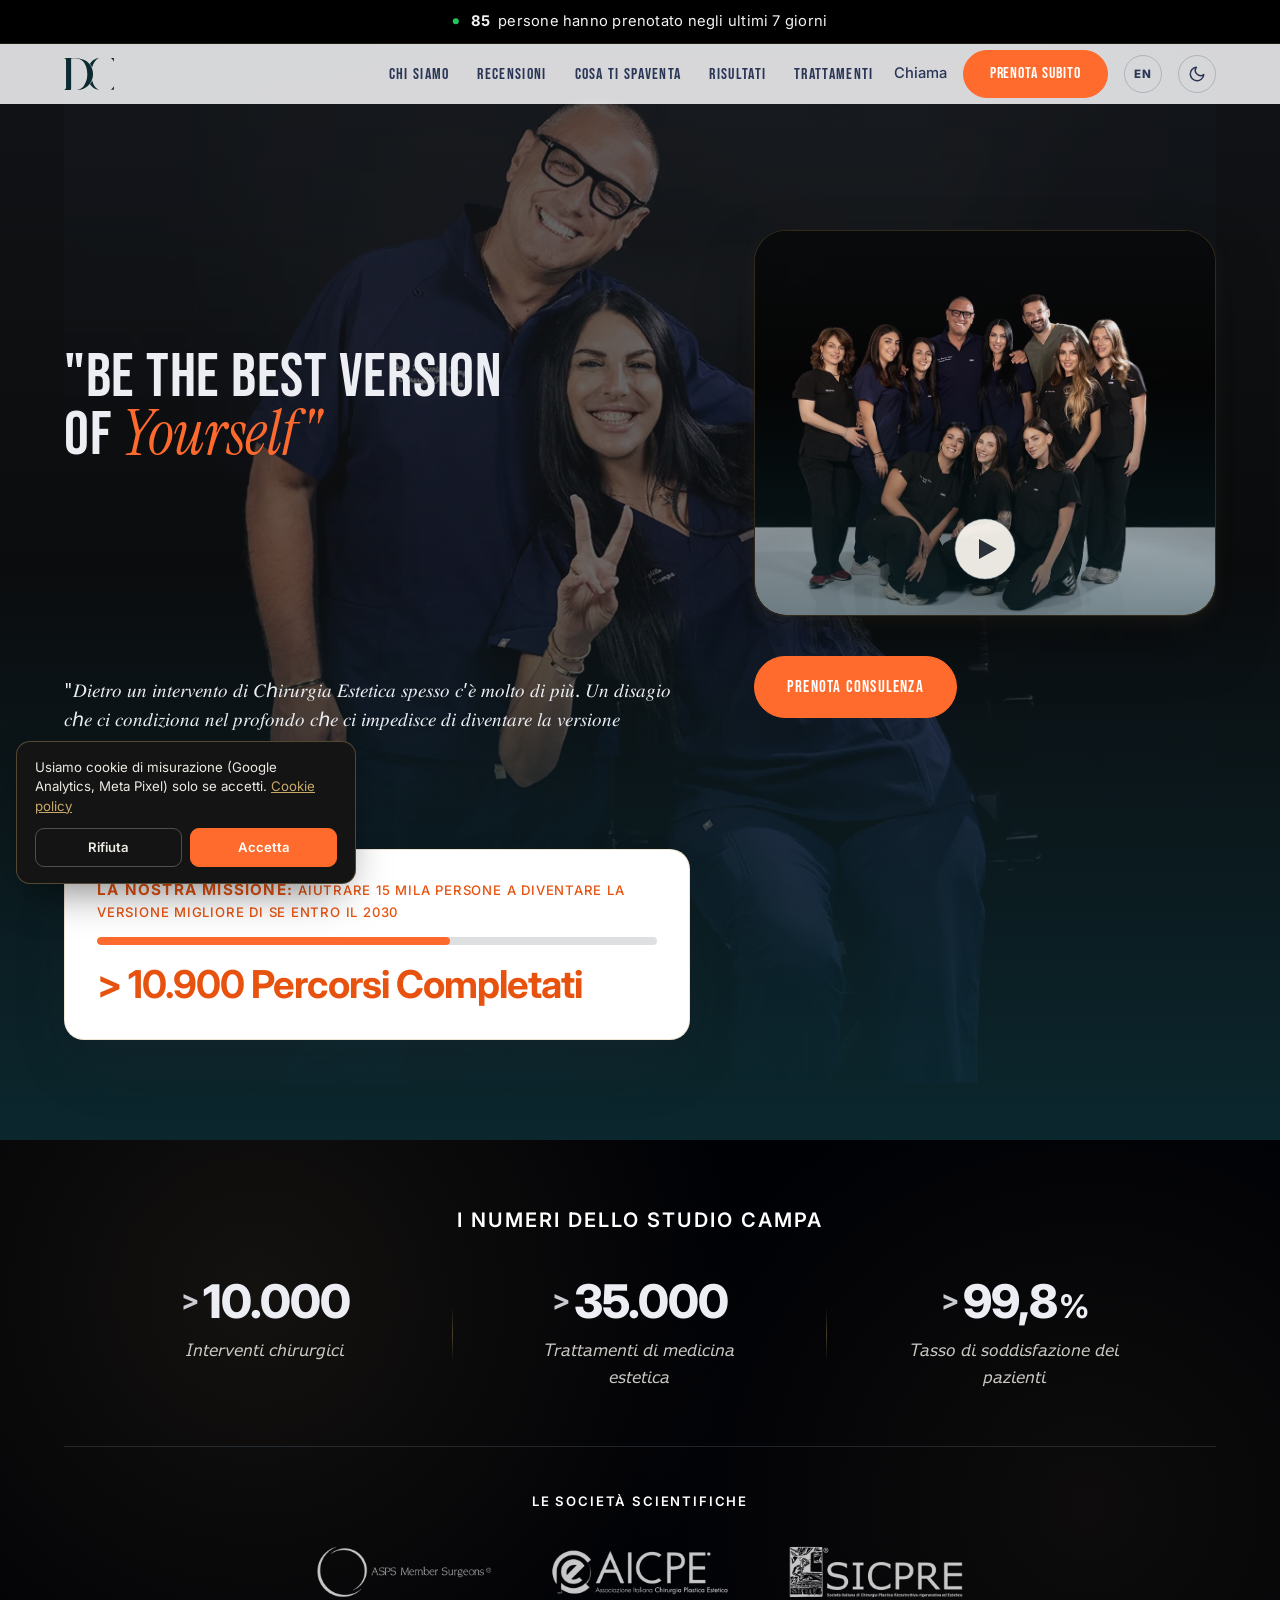
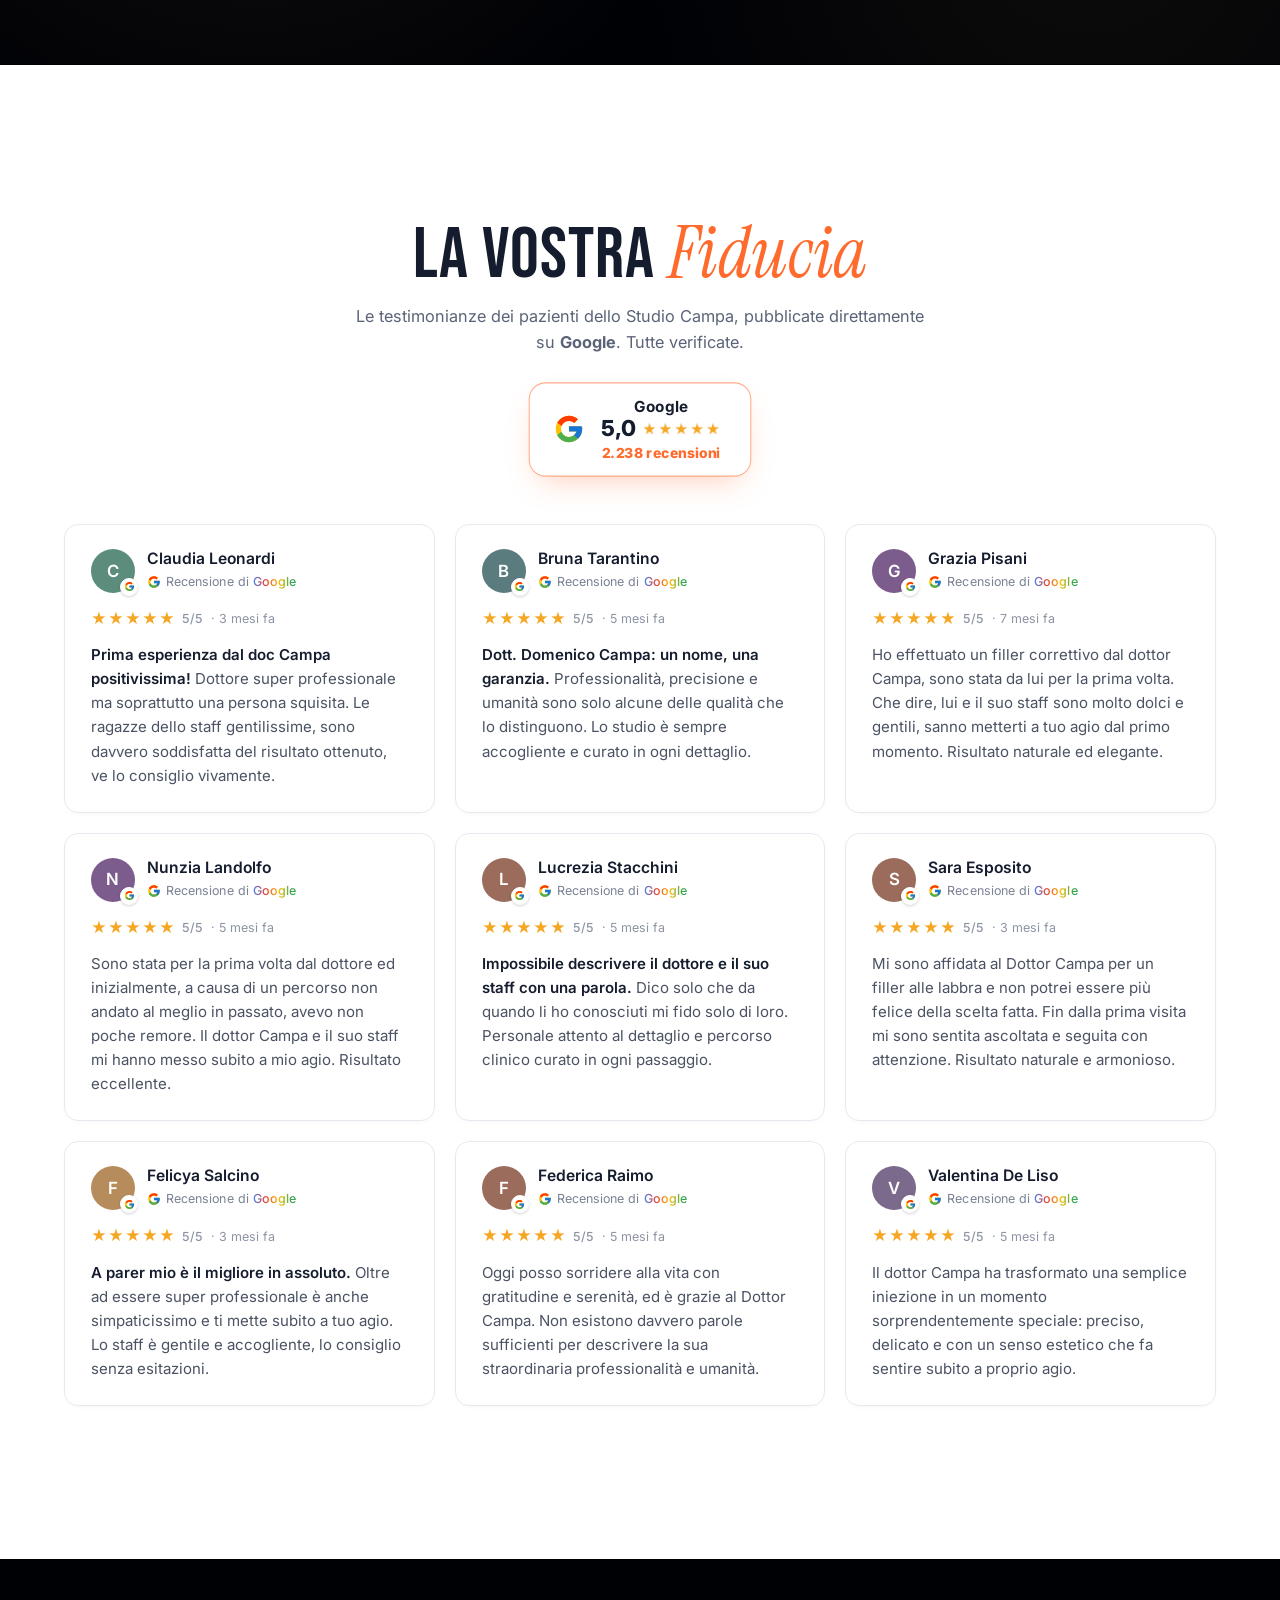
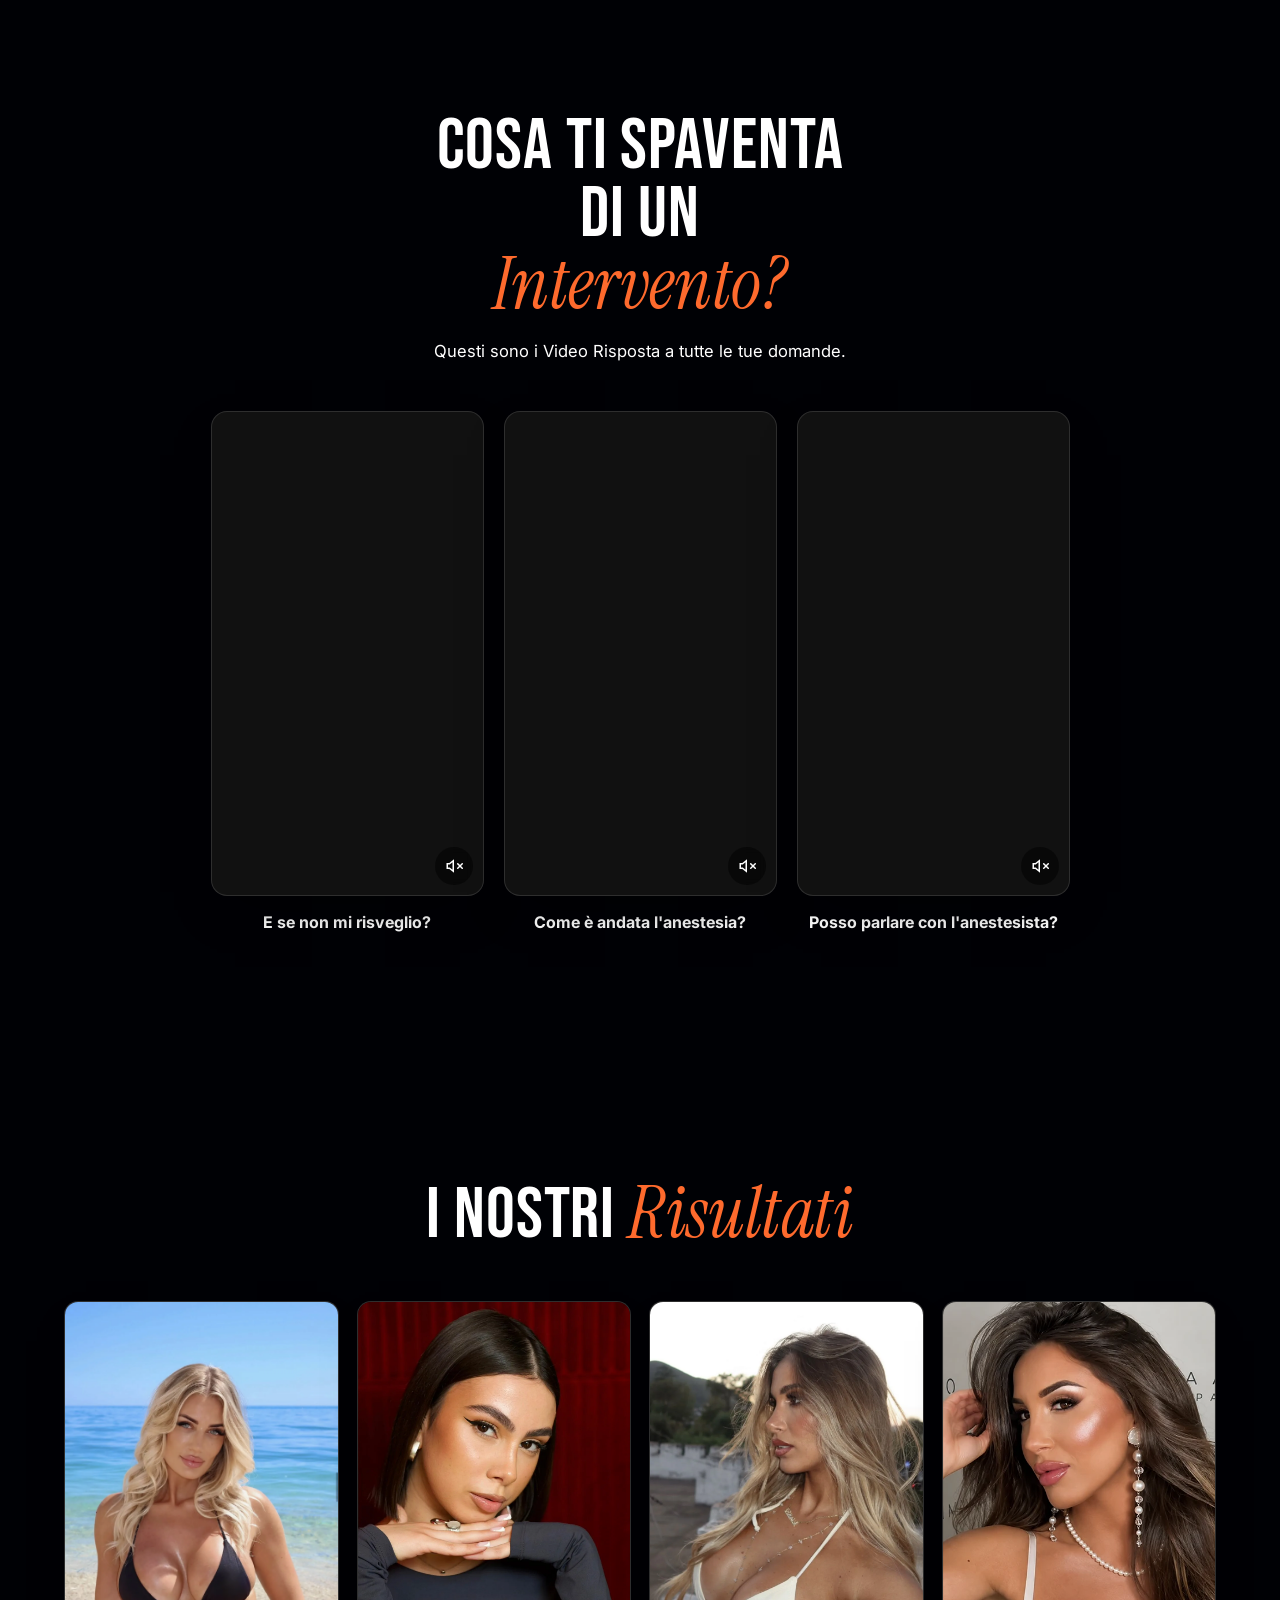
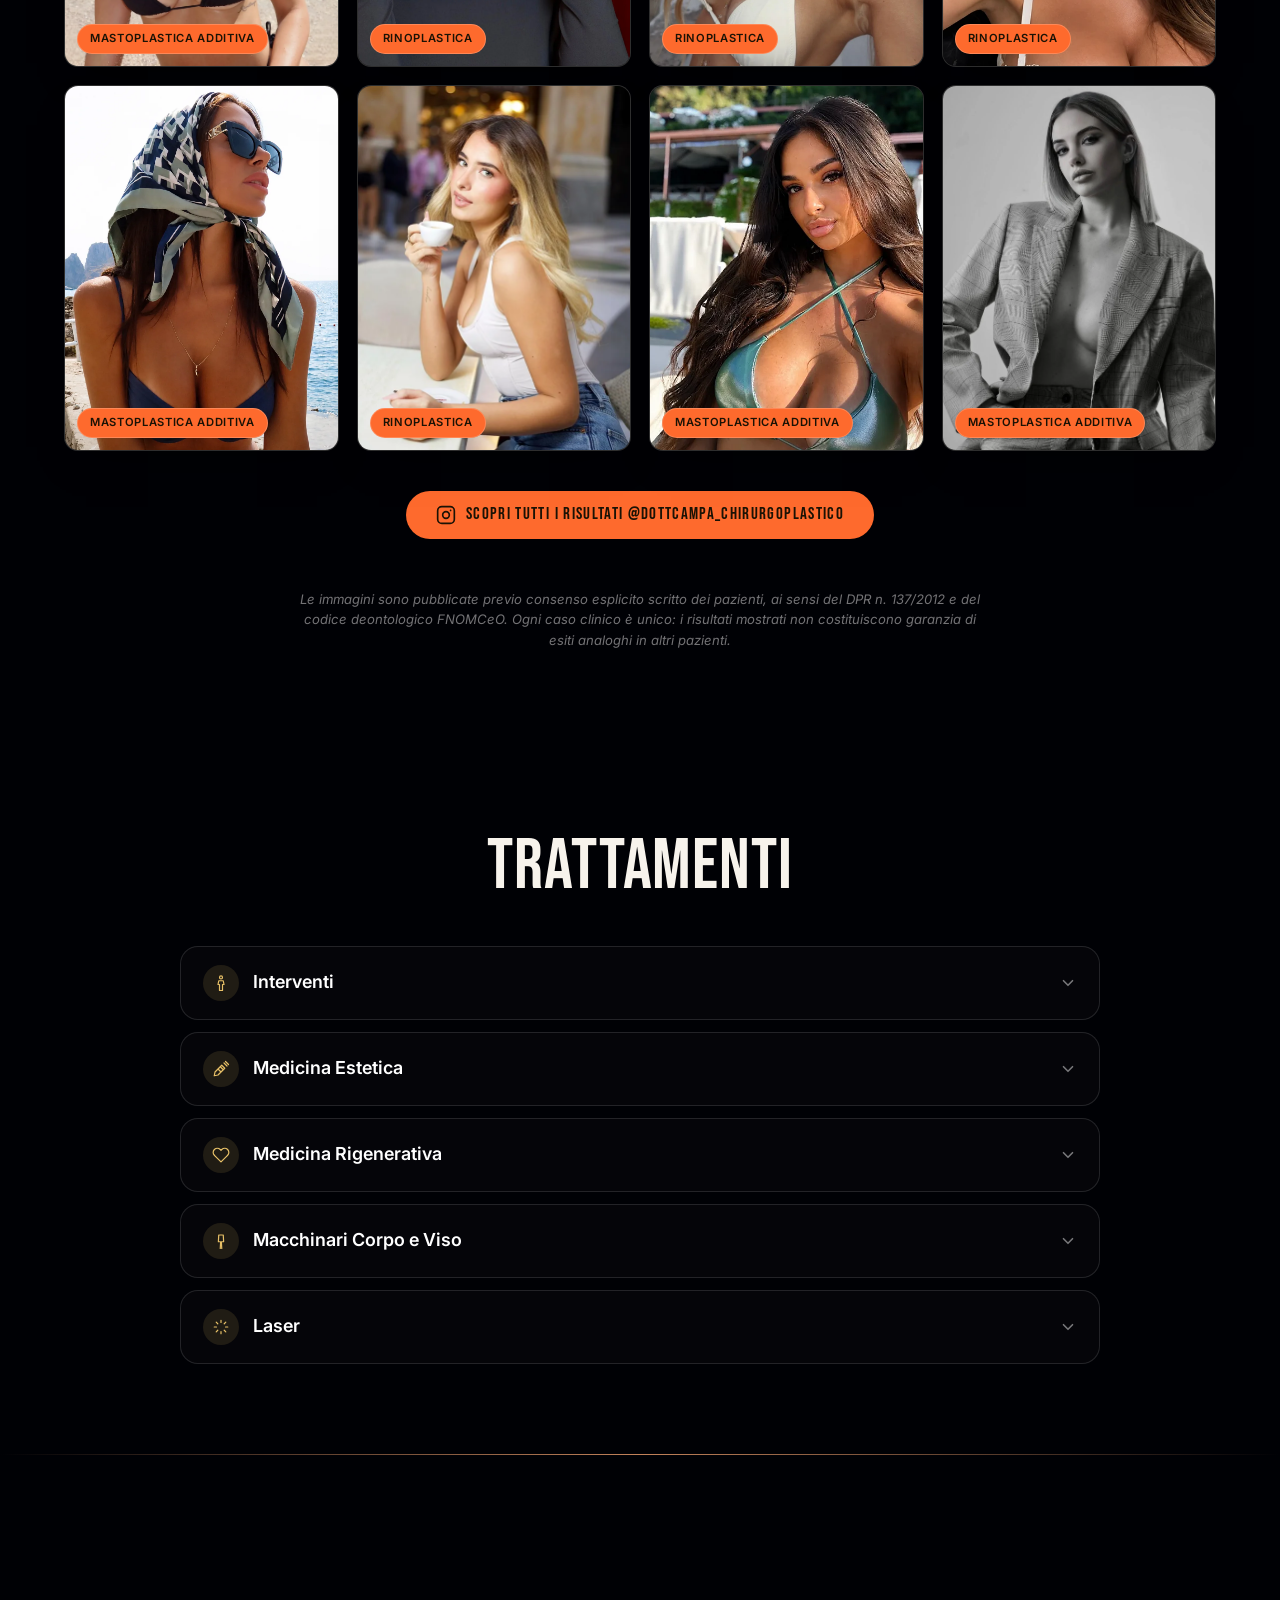
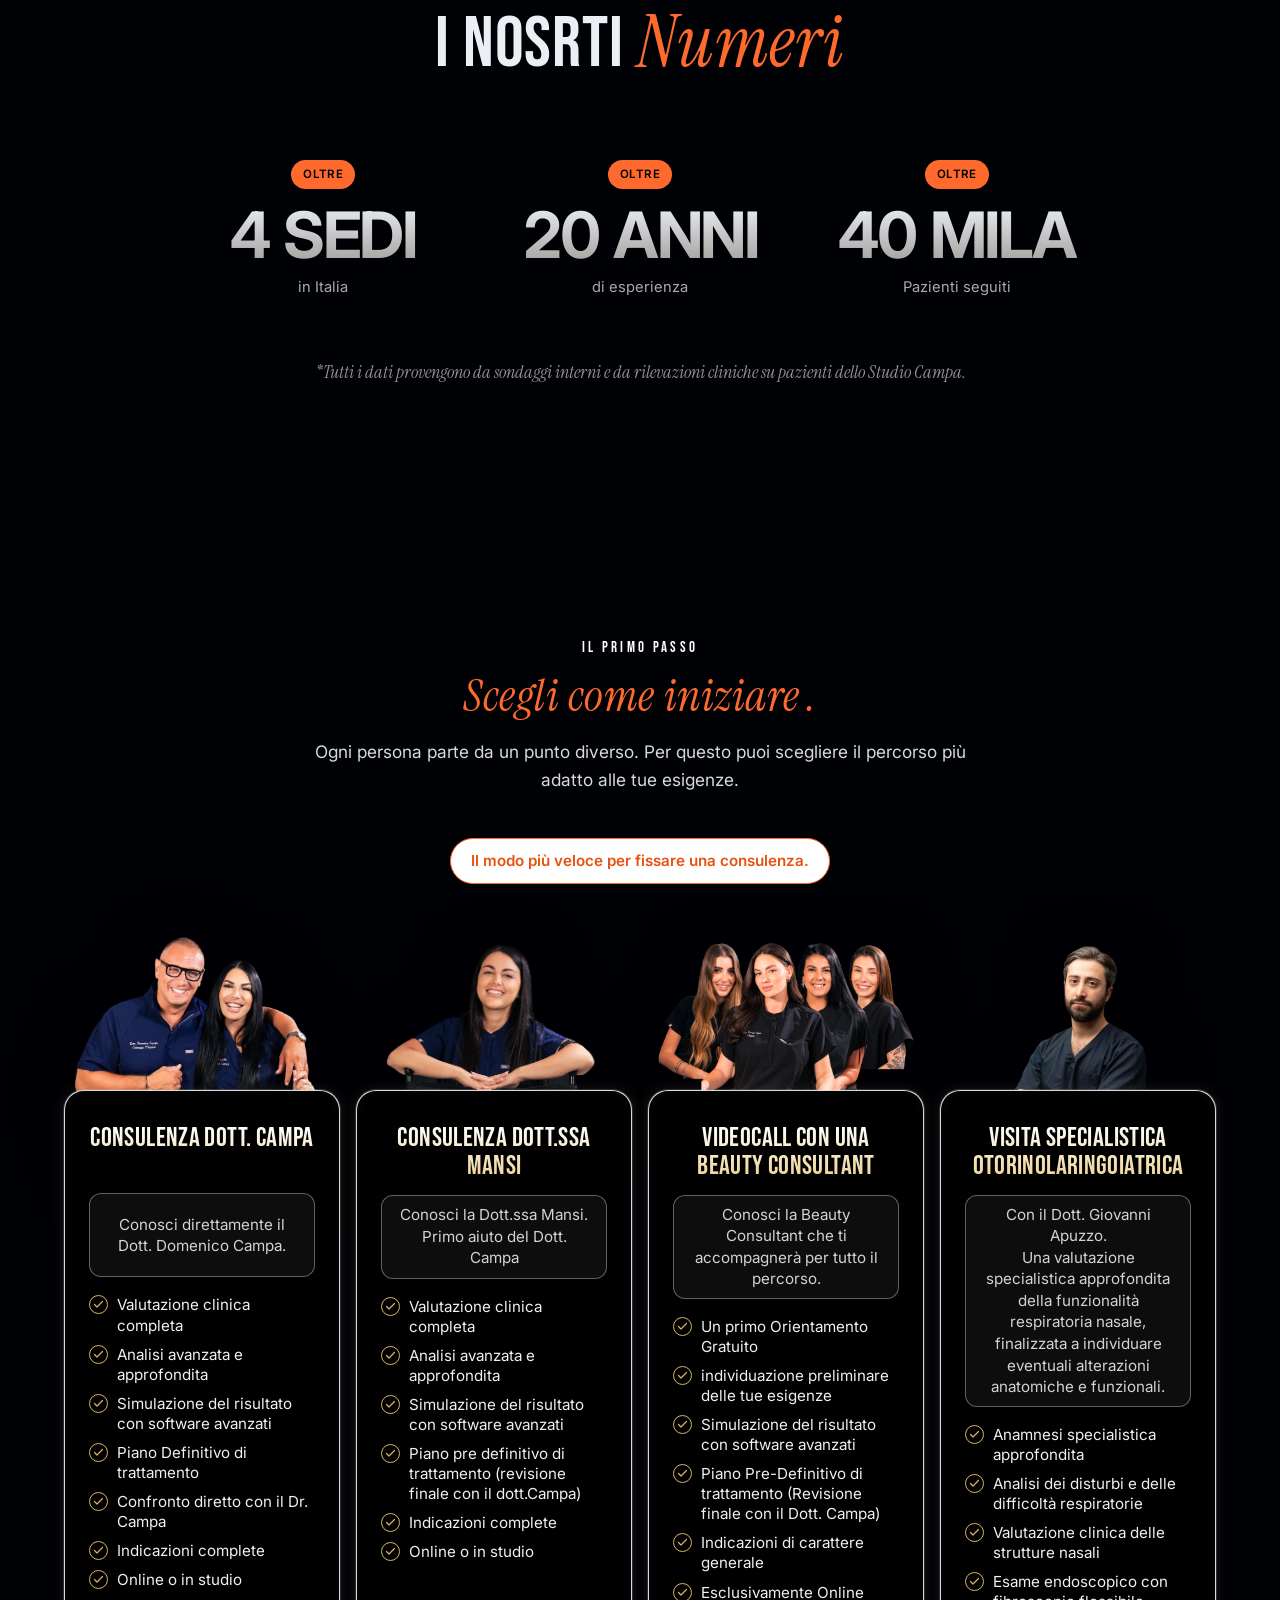
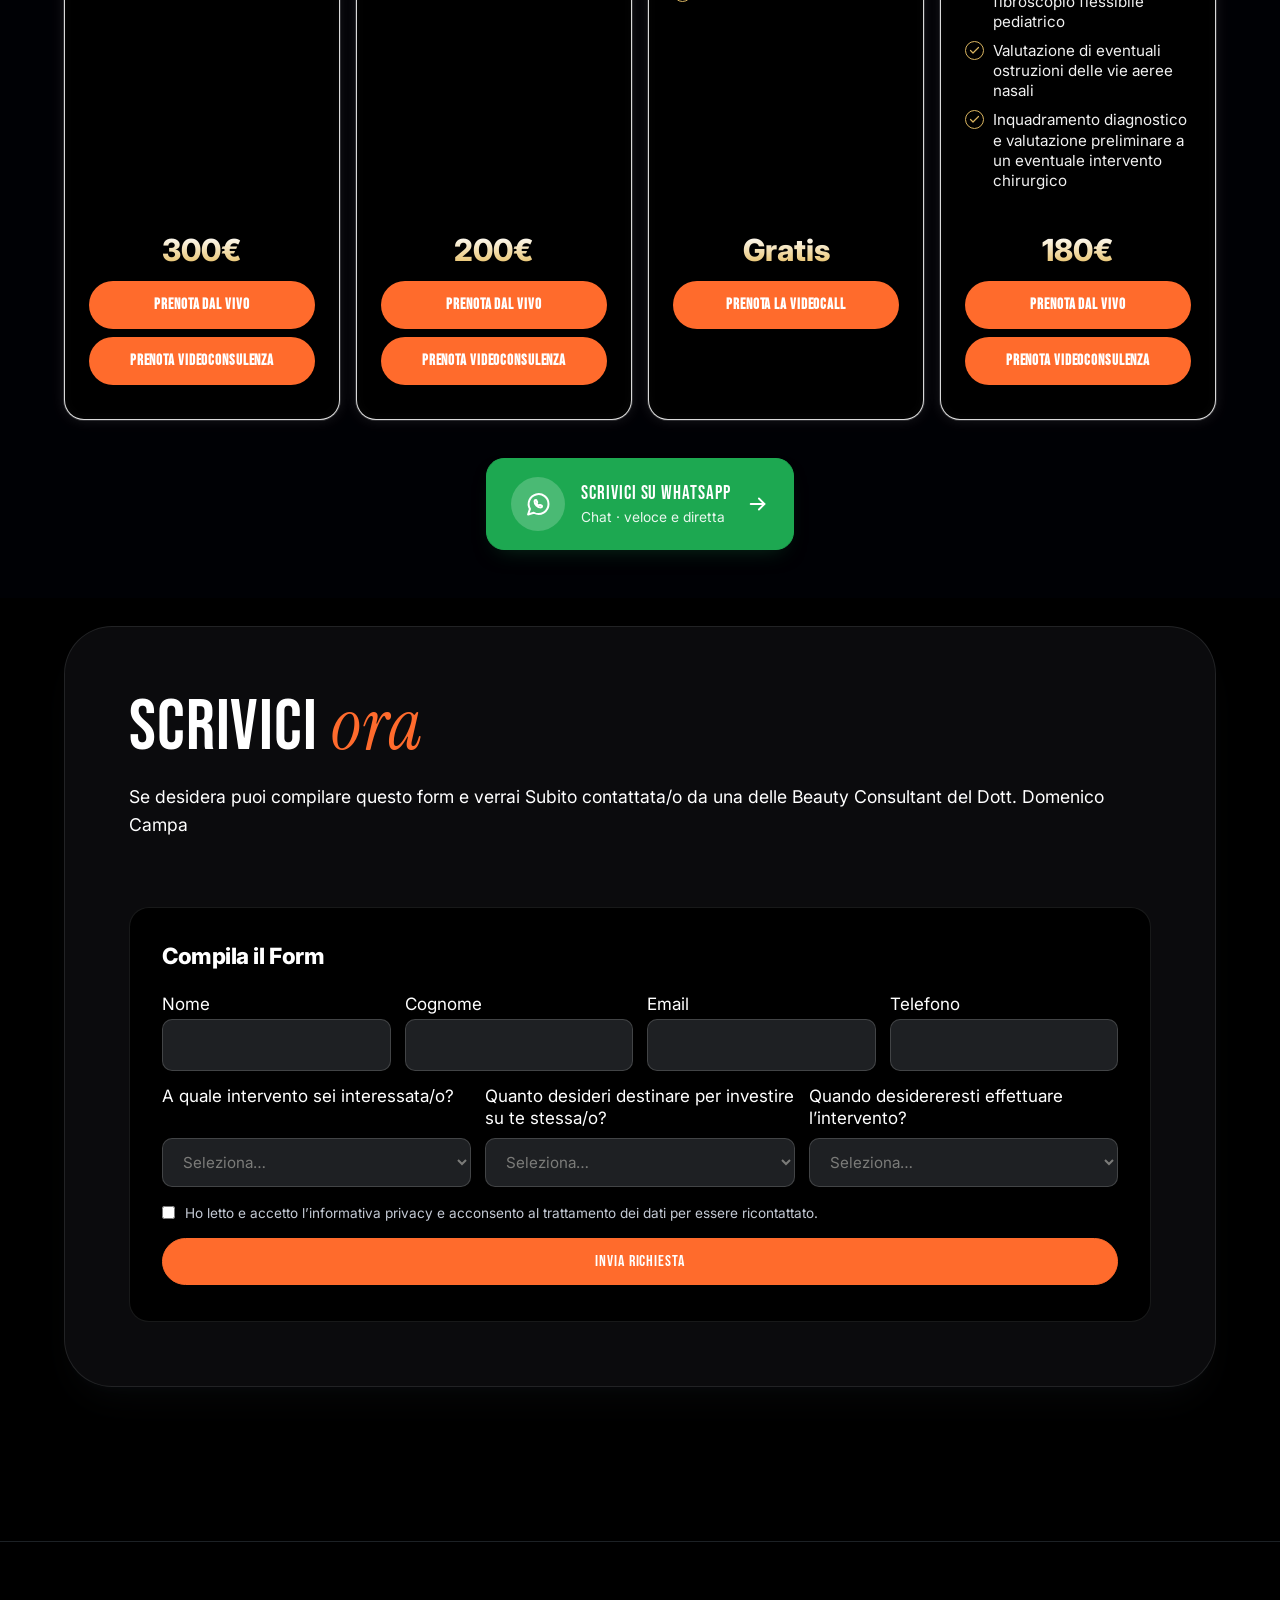
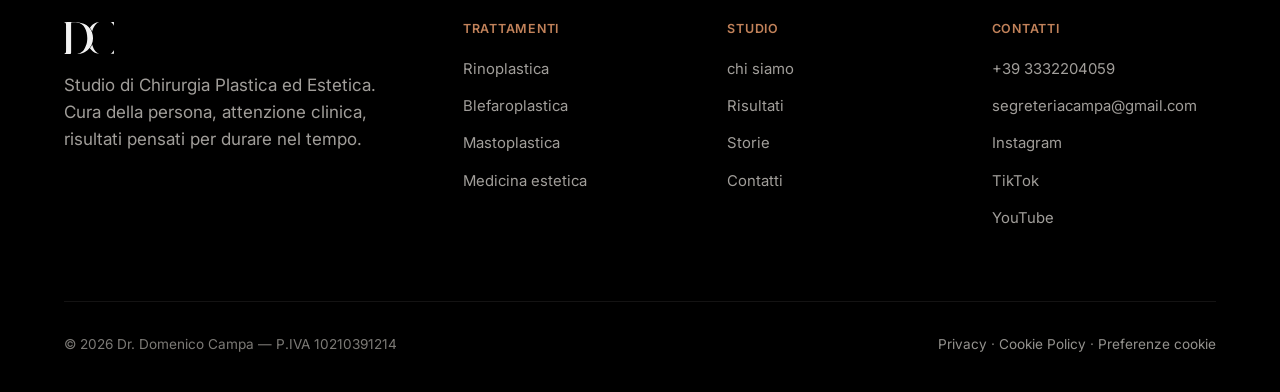
==== commit e911fd0d: "Update index.html" ====
--- a/index.html
+++ b/index.html
@@ -2556,6 +2556,18 @@
   border:1.5px solid var(--orange);
 }
 .bl-tier.is-free .bl-cta:hover { background:rgba(255,107,44,.12); }
+
+/* Scheda con servizio non ancora attivo: tasti spenti e nota sotto. */
+.bl-cta-soon{
+  cursor:default; pointer-events:none;
+  opacity:.42; filter:grayscale(1);
+  box-shadow:none !important; transform:none !important;
+}
+.bl-soon-note{
+  margin:2px 0 0; width:100%;
+  font-size:.74rem; line-height:1.35; letter-spacing:.02em;
+  text-align:center; opacity:.72;
+}
 
 .bl-footer-note {
   text-align:center; margin:48px auto 0; max-width:620px;
@@ -4302,9 +4314,22 @@
           }).join('')}</ul>`
         : featUl(t);
       const tSlug = String(t.name||('tier-'+(idx+1))).toLowerCase().normalize('NFD').replace(/[\u0300-\u036f]/g,'').replace(/[^a-z0-9]+/g,'-').replace(/^-+|-+$/g,'');
-      const ctaA = t.cta_label?`<a class="bl-cta bl-cta-${tSlug}${t.cta2_label?'-prenota-dal-vivo':''}" data-tier="${esc(t.name||'')}" data-cta="primario" href="${esc(t.cta_href||'#contatti')}"${extAttr(t.cta_href)}>${esc(t.cta_label)}</a>`:'';
-      const ctaB = t.cta2_label?`<a class="bl-cta bl-cta-alt bl-cta-${tSlug}-videoconsulenza" data-tier="${esc(t.name||'')}" data-cta="secondario" href="${esc(t.cta2_href||'#contatti')}"${extAttr(t.cta2_href)}>${esc(t.cta2_label)}</a>`:'';
-      const ctaWrap = (ctaA||ctaB)?`<div class="bl-cta-pair">${ctaA}${ctaB}</div>`:'';
+      /* "coming_soon" valorizzato = servizio non ancora attivo: i tasti restano
+         visibili ma diventano <span>, quindi non cliccabili, non raggiungibili
+         da tastiera e invisibili al tracciamento dei click. */
+      const soon = String(t.coming_soon||'').trim();
+      const ctaA = t.cta_label
+        ? (soon
+            ? `<span class="bl-cta bl-cta-soon" aria-disabled="true">${esc(t.cta_label)}</span>`
+            : `<a class="bl-cta bl-cta-${tSlug}${t.cta2_label?'-prenota-dal-vivo':''}" data-tier="${esc(t.name||'')}" data-cta="primario" href="${esc(t.cta_href||'#contatti')}"${extAttr(t.cta_href)}>${esc(t.cta_label)}</a>`)
+        : '';
+      const ctaB = t.cta2_label
+        ? (soon
+            ? `<span class="bl-cta bl-cta-alt bl-cta-soon" aria-disabled="true">${esc(t.cta2_label)}</span>`
+            : `<a class="bl-cta bl-cta-alt bl-cta-${tSlug}-videoconsulenza" data-tier="${esc(t.name||'')}" data-cta="secondario" href="${esc(t.cta2_href||'#contatti')}"${extAttr(t.cta2_href)}>${esc(t.cta2_label)}</a>`)
+        : '';
+      const soonNote = soon?`<p class="bl-soon-note">${richText(soon)}</p>`:'';
+      const ctaWrap = (ctaA||ctaB)?`<div class="bl-cta-pair">${ctaA}${ctaB}${soonNote}</div>`:'';
       return `<div class="${cls}">
         ${(compareMode&&t.photo) ? '' : (t.icon ? `<div class="bl-icon">${icon}</div>` : '')}
         <div class="bl-tier-body">
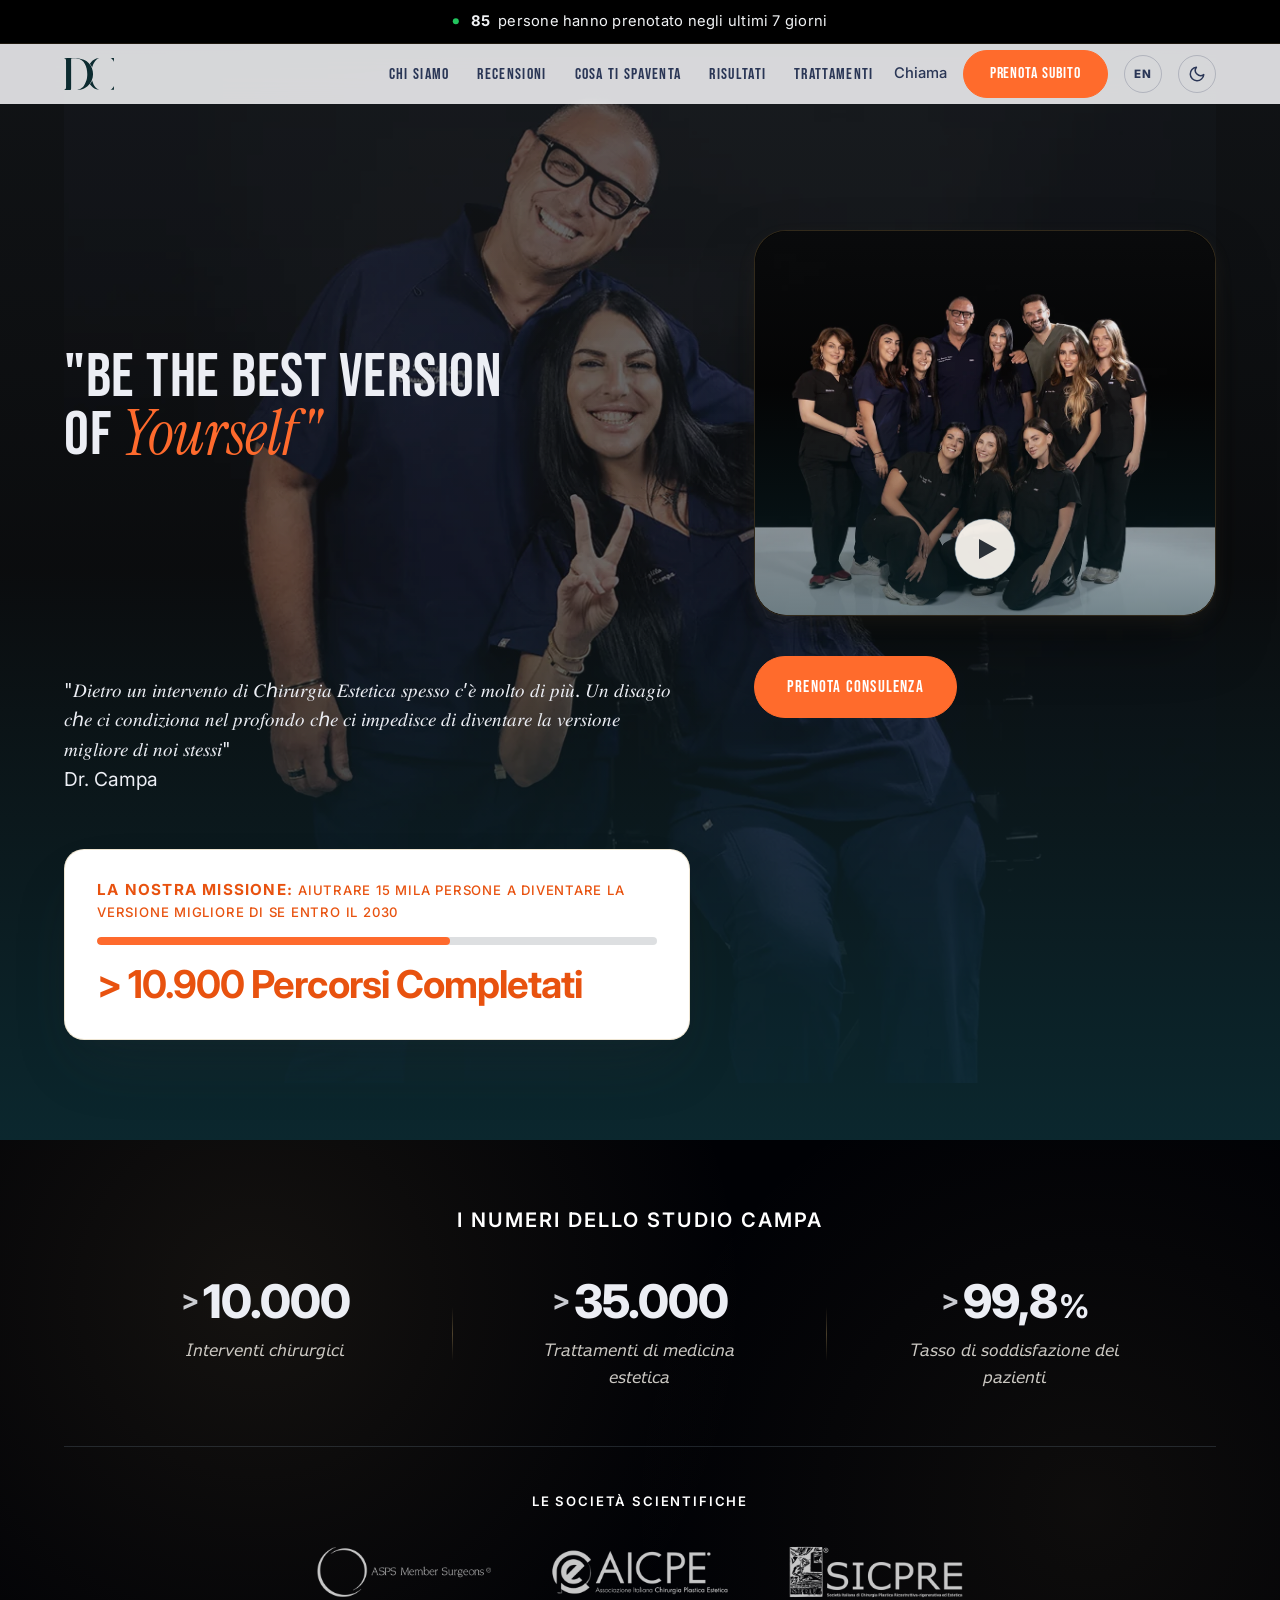
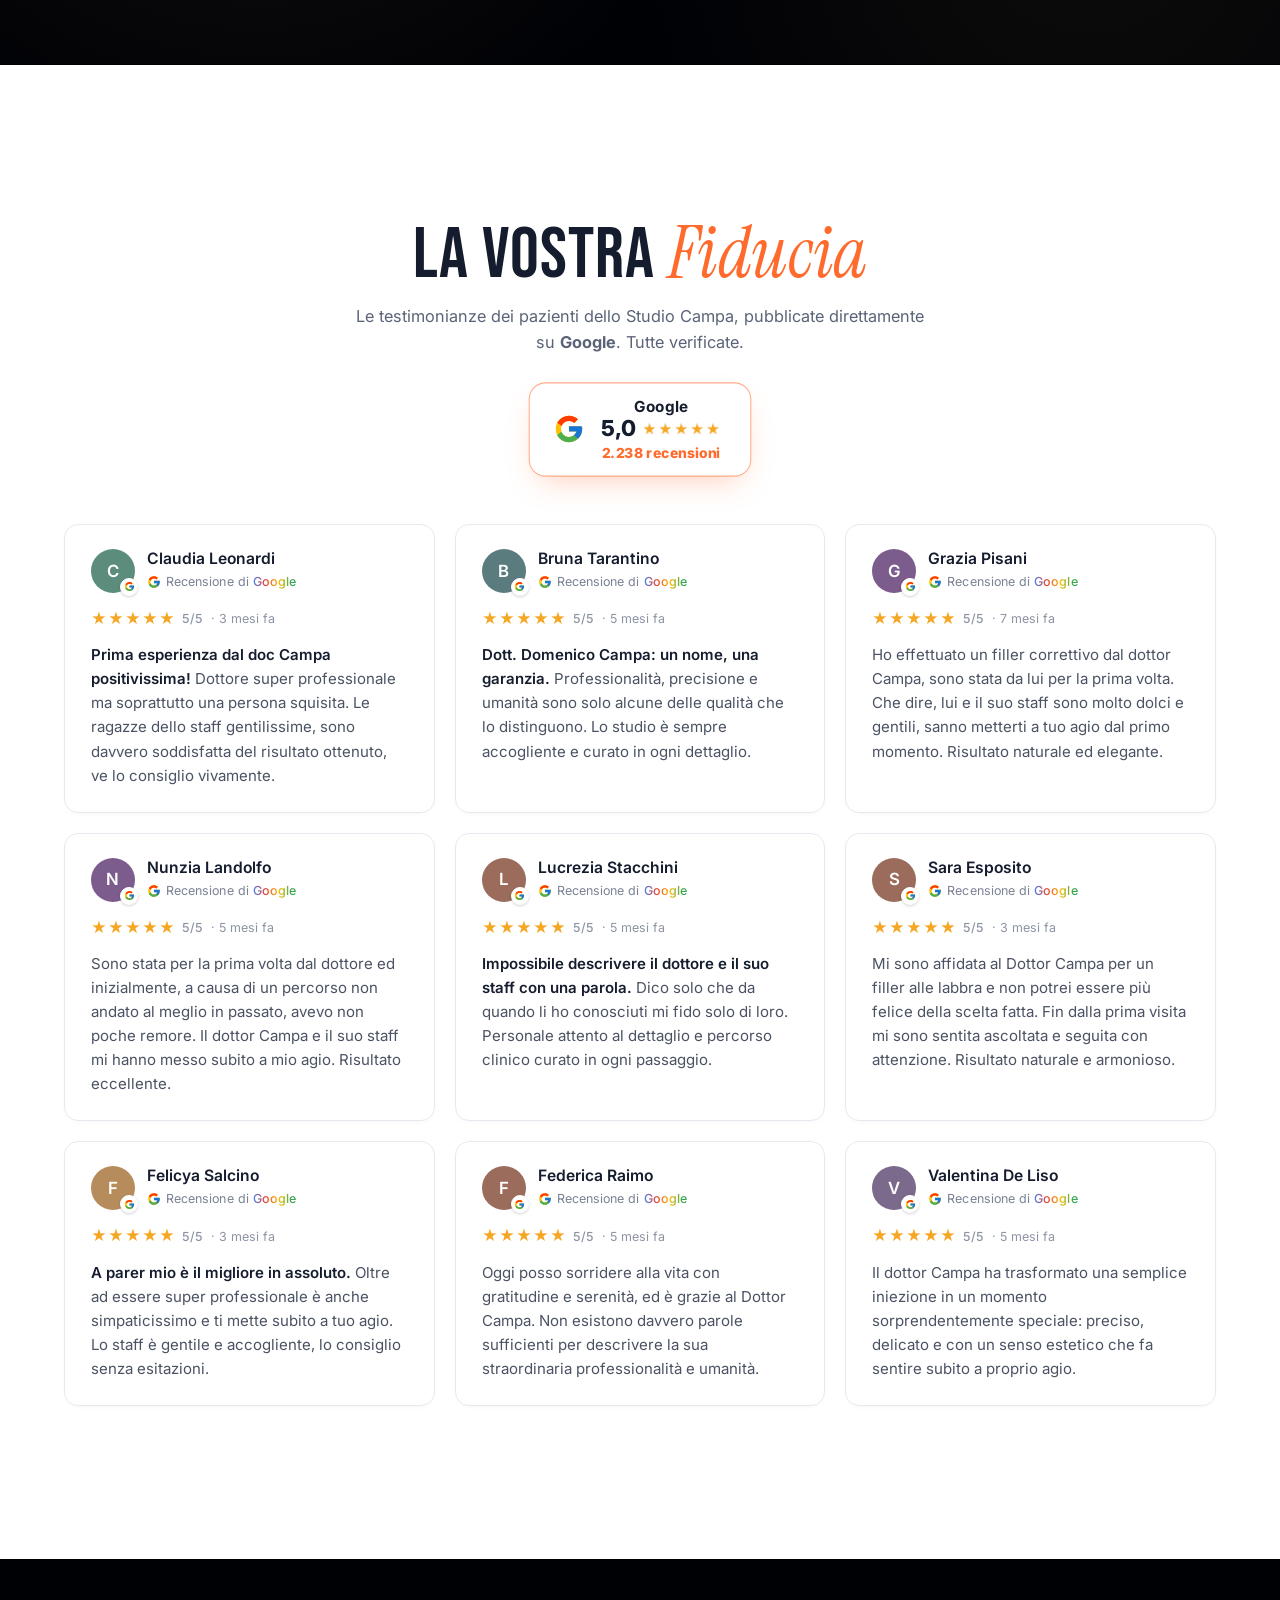
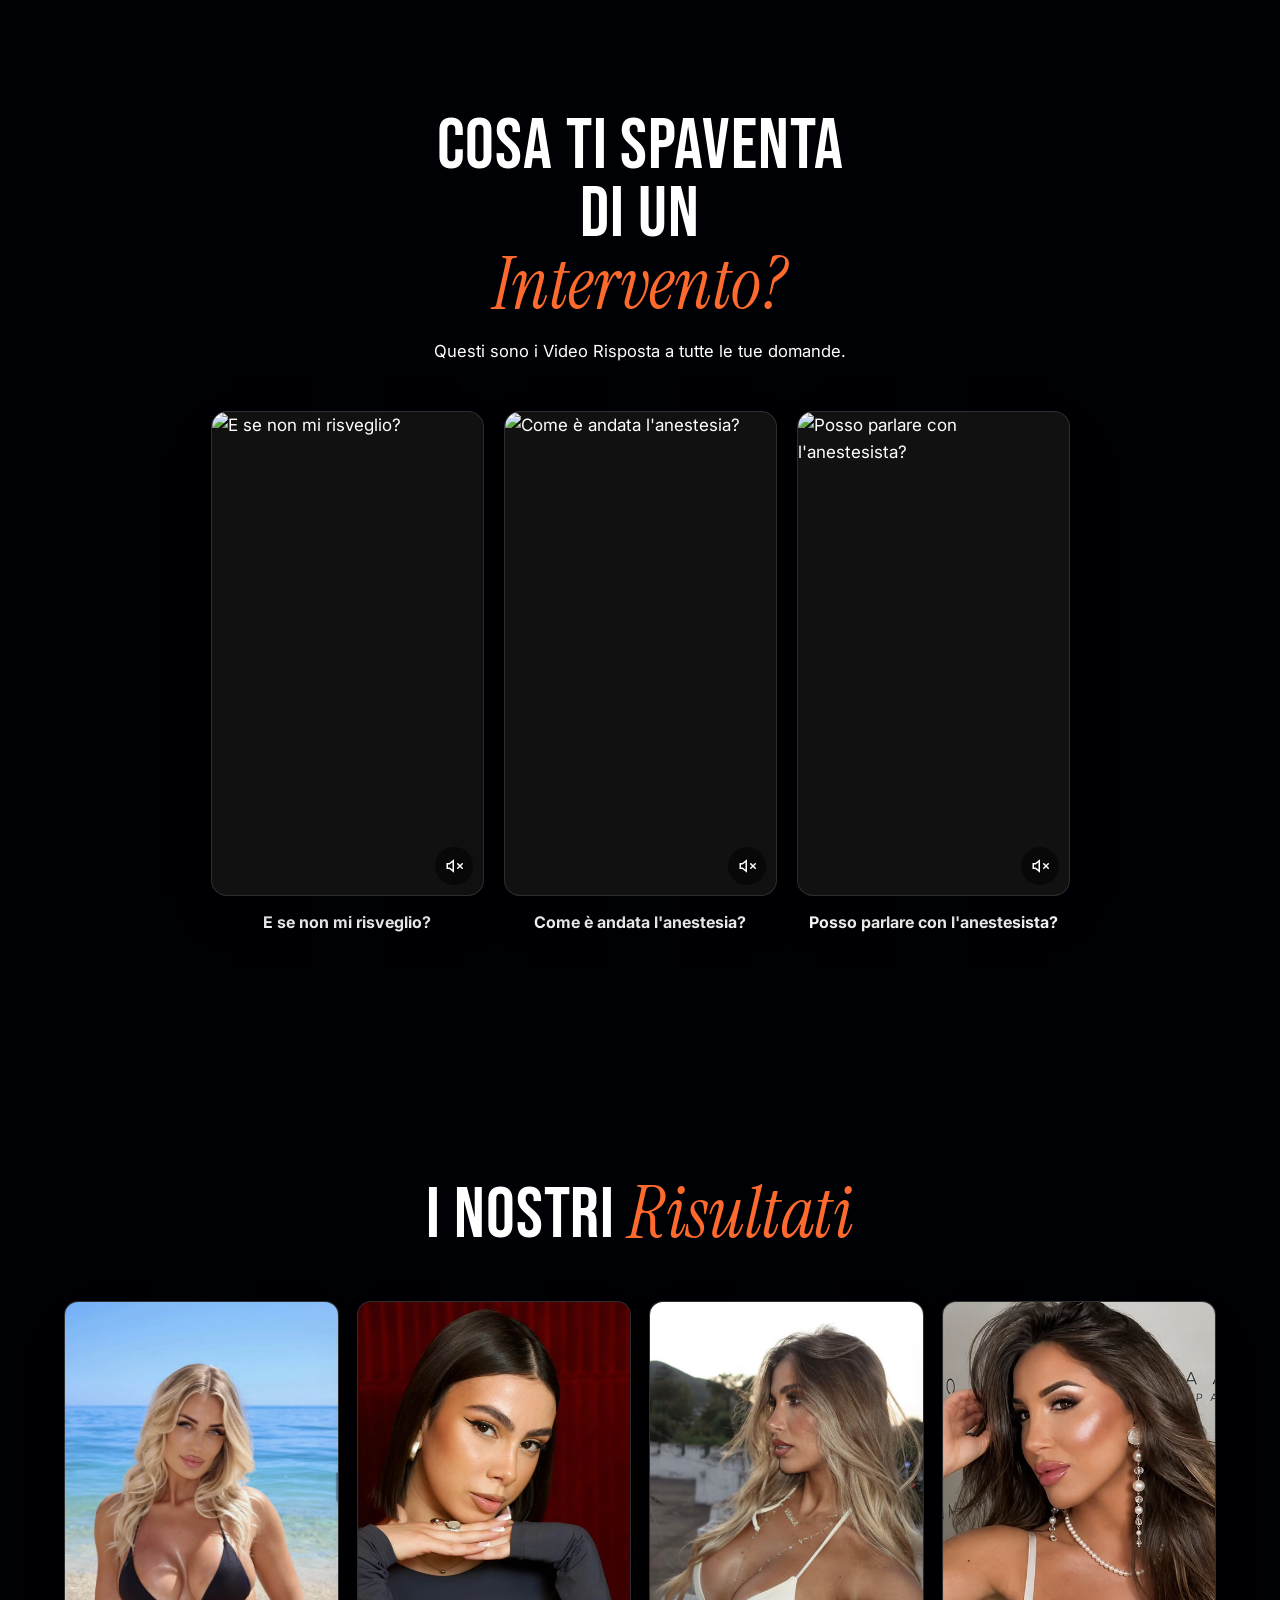
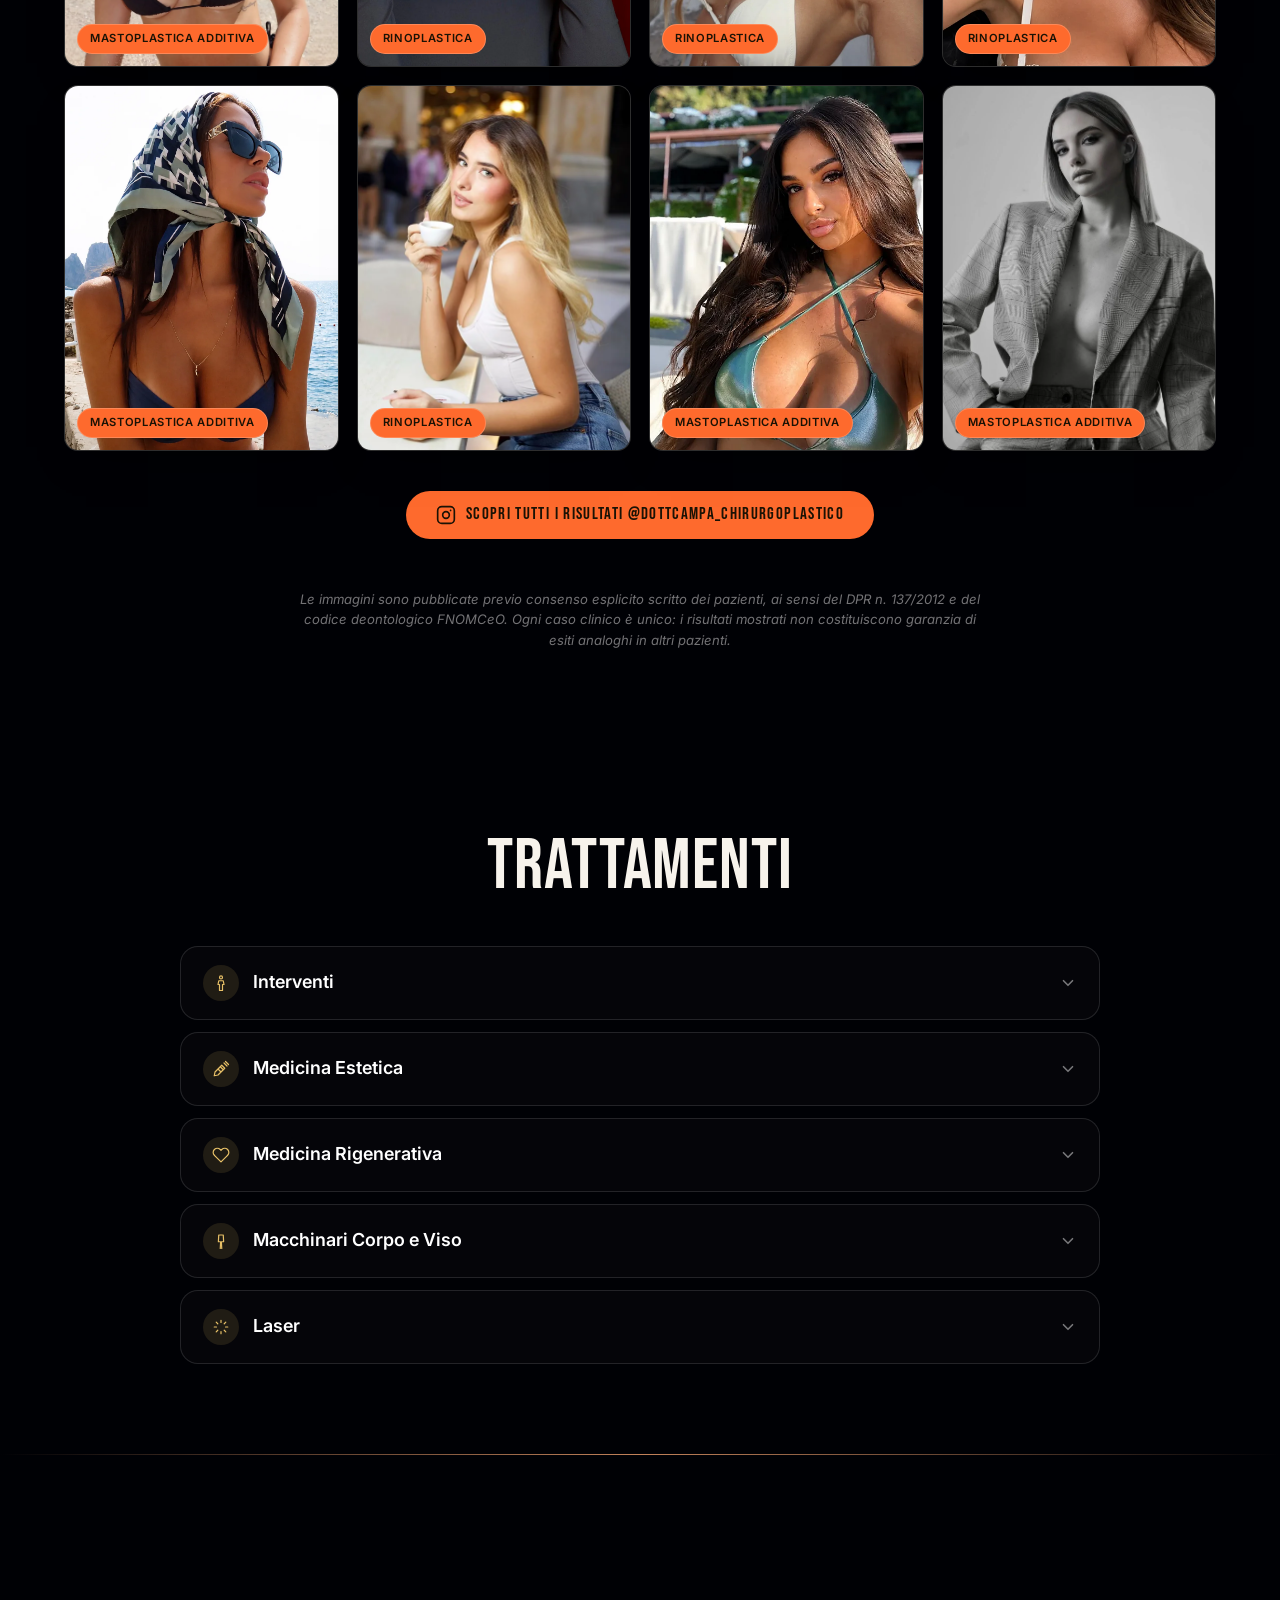
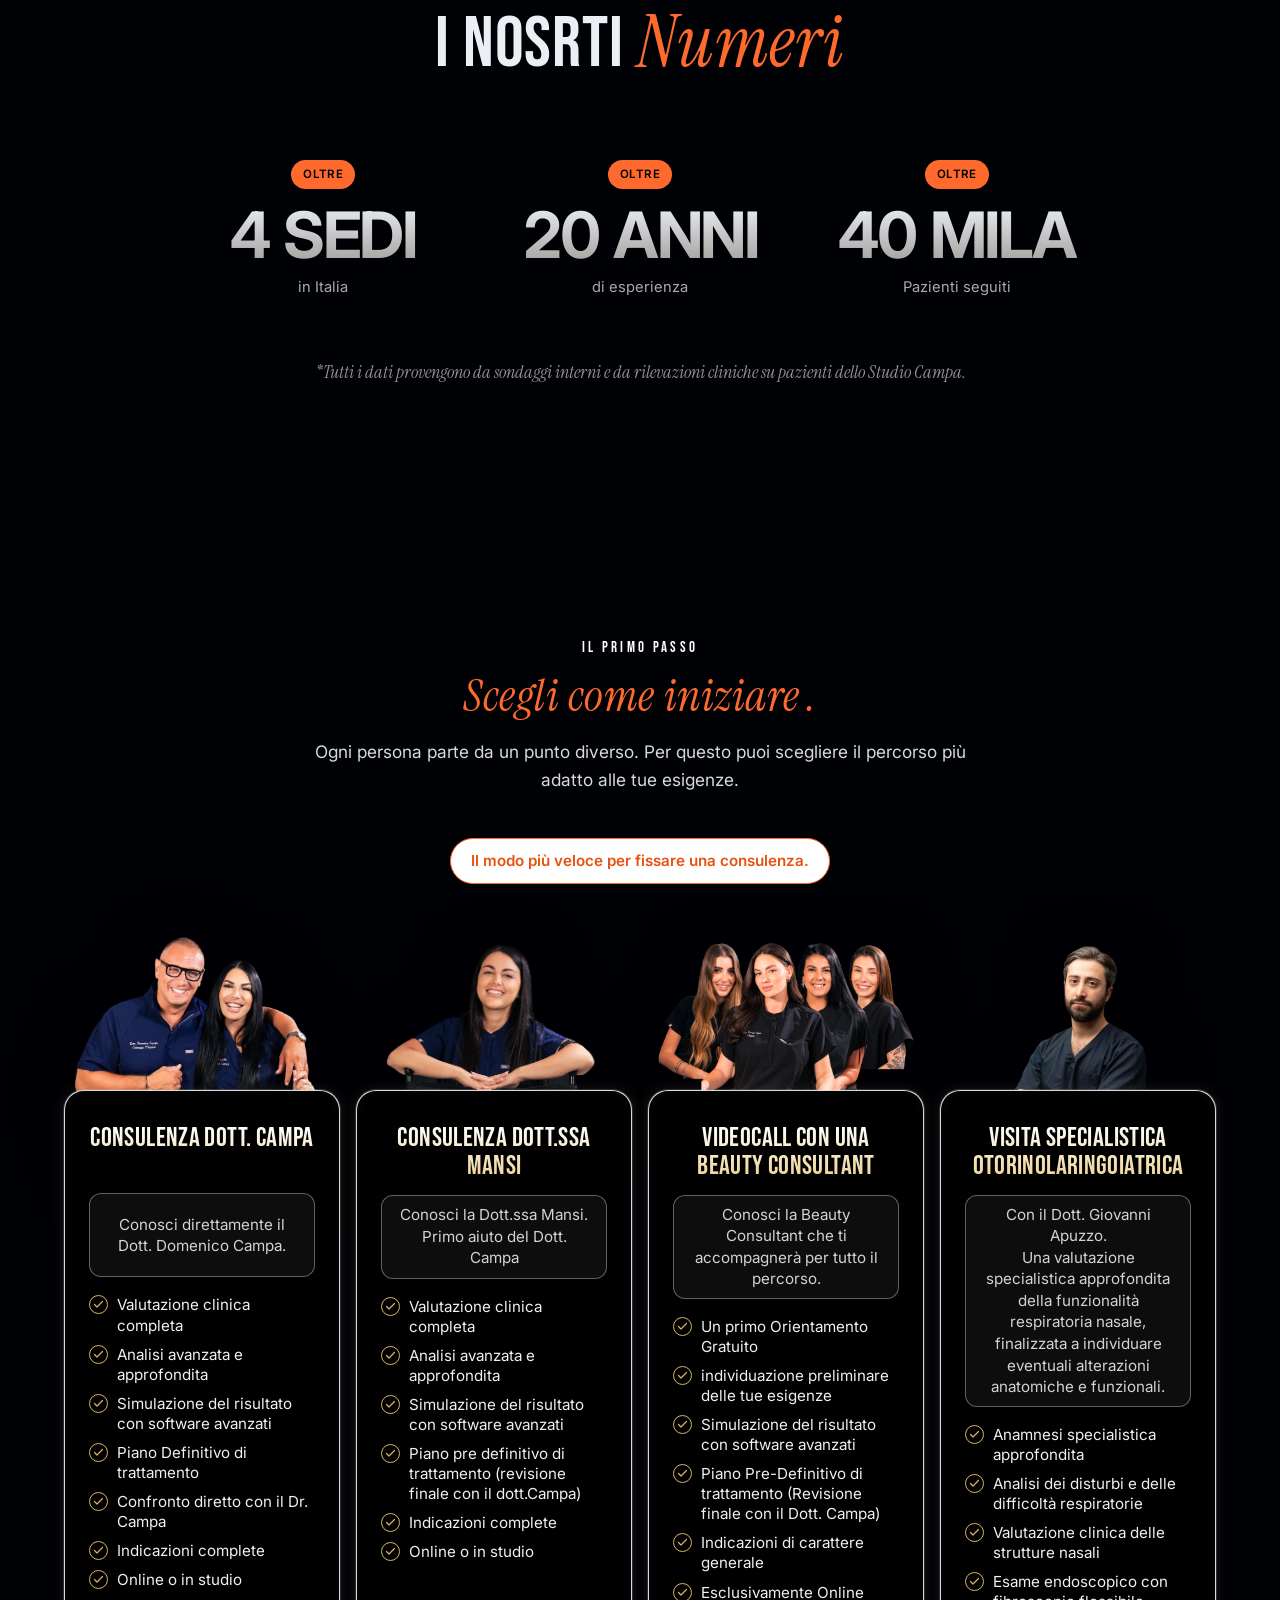
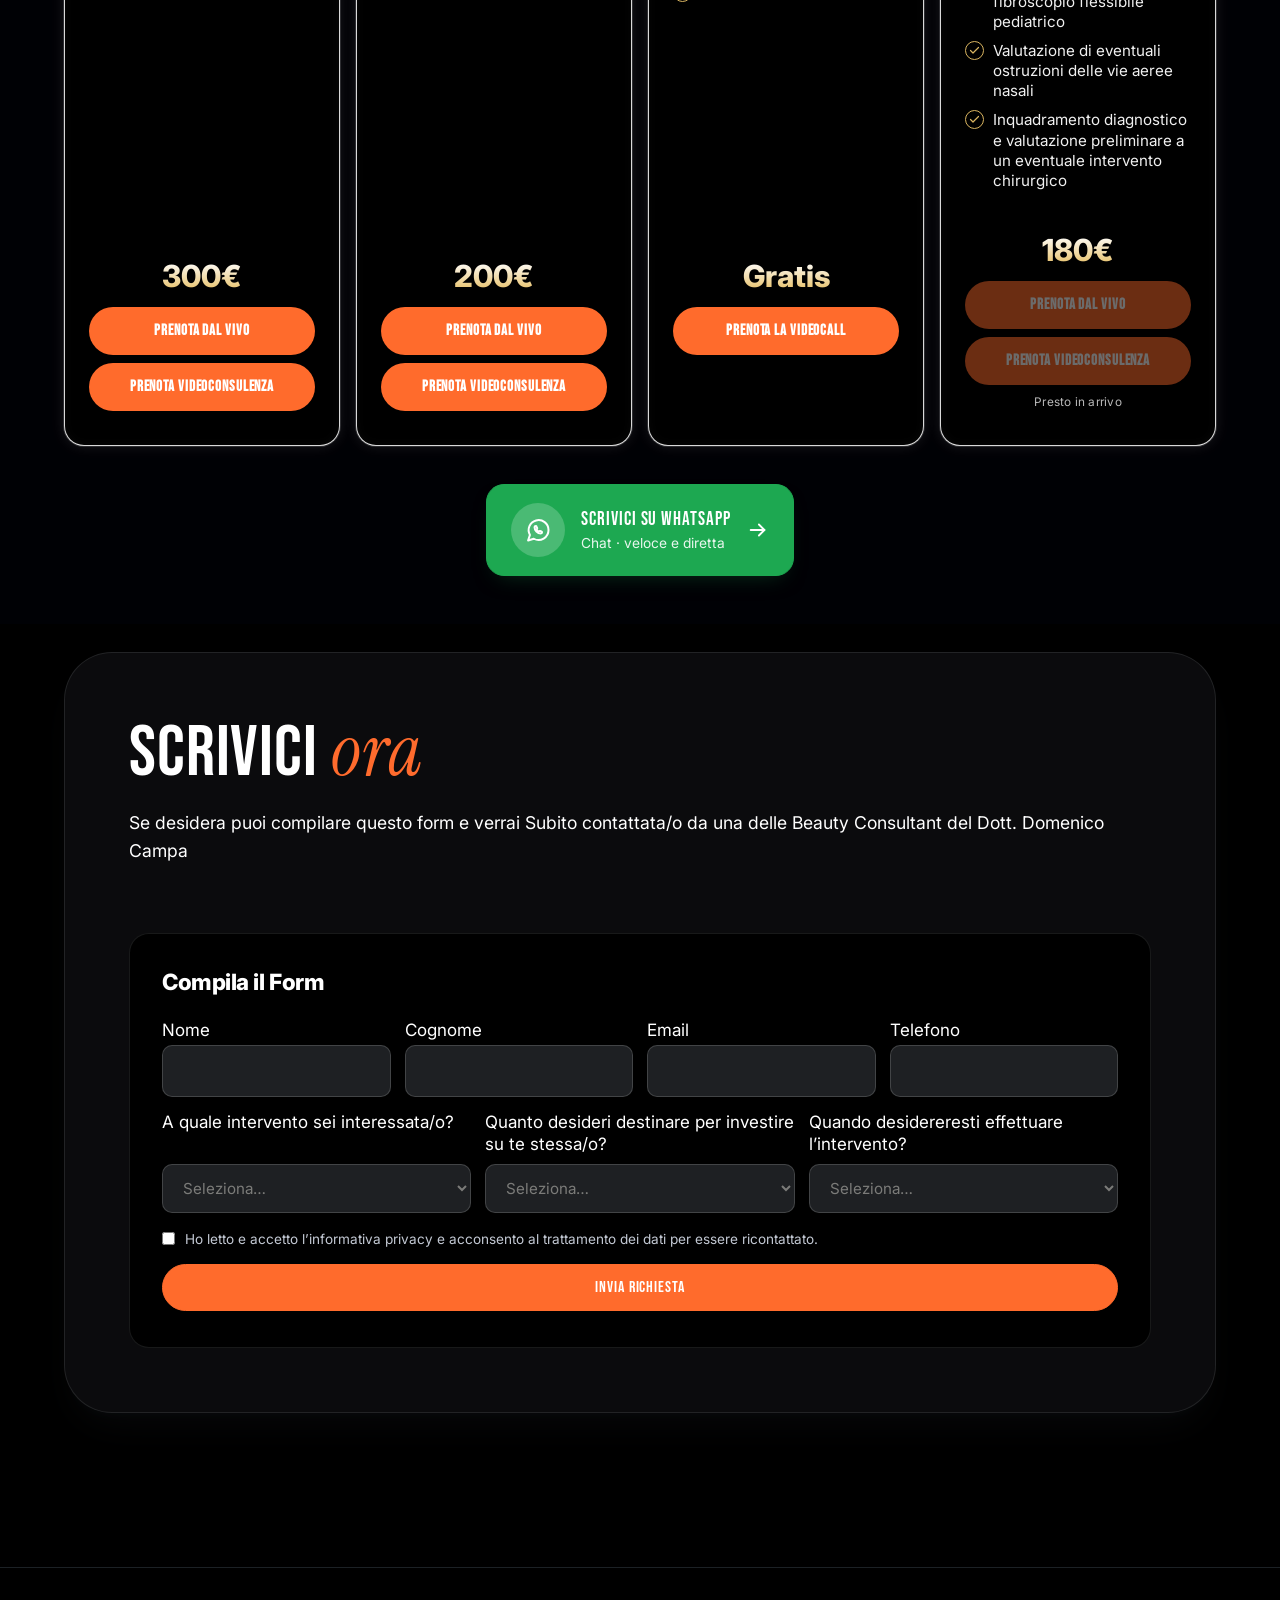
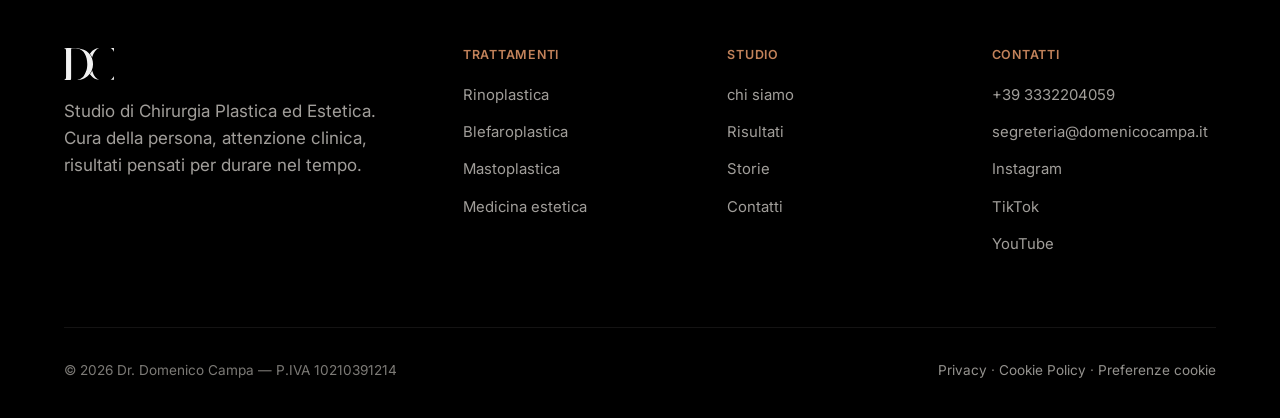
==== commit 9d9ea695: "Cookie banner: sostituito il banner fatto a mano con iubenda GA4, Meta Pixel e GTM partono solo con " ====
--- a/index.html
+++ b/index.html
@@ -3,6 +3,23 @@
 <head>
 <meta charset="UTF-8">
 <meta name="viewport" content="width=device-width,initial-scale=1">
+<!-- iubenda: banner cookie e consenso (stessa configurazione di www.domenicocampa.it) -->
+<script>
+/* Ponte consenso iubenda -> pagina. Finalita': 3 = esperienza (video, Calendly), 4 = misurazione, 5 = marketing */
+window.__iubPurposes = {};
+window.ccConsent = function(pid){ return !!window.__iubPurposes[pid]; };
+window.openCookiePrefs = function(){ try{ _iub.cs.api.openPreferences(); }catch(e){} };
+document.addEventListener('click', function(e){
+  var t = e.target && e.target.closest ? e.target.closest('[data-cc-open]') : null;
+  if(t){ e.preventDefault(); window.openCookiePrefs(); }
+});
+var _iub = _iub || [];
+_iub.csConfiguration = { callback: { onPreferenceExpressedOrNotNeeded: function(p){
+  window.__iubPurposes = (p && p.purposes) || (p && p.consent === true ? {1:true,3:true,4:true,5:true} : {});
+  try{ document.dispatchEvent(new CustomEvent('cc-change', { detail: window.__iubPurposes })); }catch(e){}
+} } };
+</script>
+<script src="https://embeds.iubenda.com/widgets/968a5ac7-c603-419b-ab00-5b227d2b5c12.js"></script>
 <meta name="theme-color" content="#0a0a0a">
 <meta name="description" content="Studio del Dr. Domenico Campa — Chirurgia estetica con ascolto, precisione e rispetto della naturalezza.">
 <title>Studio Dr. Campa</title>
@@ -3352,34 +3369,6 @@
   background:#FBF9F4; color:#1B2433; border-color:rgba(20,28,46,.2);
 }
 
-/* ============ COOKIE BANNER (minimale) ============ */
-.ck-banner{
-  position:fixed; left:16px; bottom:16px; z-index:9000;
-  max-width:340px; width:calc(100% - 32px);
-  background:#141414; color:#EDEAE3;
-  border:1px solid rgba(200,168,107,.35);
-  border-radius:14px; padding:16px 18px;
-  box-shadow:0 18px 44px -14px rgba(0,0,0,.55);
-  font-size:.83rem; line-height:1.45;
-  opacity:0; transform:translateY(14px); pointer-events:none;
-  transition:opacity .35s ease, transform .35s ease;
-}
-.ck-banner.is-open{ opacity:1; transform:none; pointer-events:auto; }
-.ck-banner p{ margin:0 0 12px; }
-.ck-banner a{ color:#C8A86B; text-decoration:underline; }
-.ck-actions{ display:flex; gap:8px; align-items:center; }
-.ck-btn{
-  flex:1; padding:9px 12px; border-radius:9px; font-size:.82rem; font-weight:600;
-  cursor:pointer; border:1px solid rgba(255,255,255,.25); background:transparent; color:#EDEAE3;
-  transition:background .2s, color .2s, border-color .2s;
-}
-.ck-btn:hover{ border-color:rgba(255,255,255,.5); }
-.ck-btn.ck-accept{ background:#FF6B2C; border-color:#FF6B2C; color:#fff; }
-.ck-btn.ck-accept:hover{ background:#E8520F; border-color:#E8520F; }
-:root[data-theme="light"] .ck-banner{ background:#FFFFFF; color:#1B2433; border-color:rgba(20,28,46,.15); box-shadow:0 18px 44px -18px rgba(20,28,46,.28); }
-:root[data-theme="light"] .ck-banner a{ color:#A66A45; }
-:root[data-theme="light"] .ck-btn{ border-color:rgba(20,28,46,.3); color:#1B2433; }
-@media (max-width:520px){ .ck-banner{ left:10px; right:10px; bottom:10px; width:auto; max-width:none; } }
 </style>
 </head>
 <body>
@@ -3433,8 +3422,6 @@
 const I18N = SITE_LANG==='en' ? {
   videoSoon:'Video coming soon',
   legalPrivacy:'Privacy', legalCookies:'Cookie Policy', legalPrefs:'Cookie preferences',
-  ckText:'We use measurement cookies (Google Analytics, Meta Pixel) only if you accept. <a href="/cookie-policy.html">Cookie policy</a>',
-  ckAccept:'Accept', ckRefuse:'Decline', ckAria:'Cookie preferences',
   waTitle:'Message us on WhatsApp',
   waSub:'Fill this in and we\u2019ll open the chat with your message ready.',
   waName:'Your name', waNamePh:'E.g. Maria', waMsg:'Message',
@@ -3452,8 +3439,6 @@
 } : {
   videoSoon:'Video in arrivo',
   legalPrivacy:'Privacy', legalCookies:'Cookie Policy', legalPrefs:'Preferenze cookie',
-  ckText:'Usiamo cookie di misurazione (Google Analytics, Meta Pixel) solo se accetti. <a href="/cookie-policy.html">Cookie policy</a>',
-  ckAccept:'Accetta', ckRefuse:'Rifiuta', ckAria:'Preferenze cookie',
   waTitle:'Scrivici su WhatsApp',
   waSub:'Compila e ti apriamo la chat con il messaggio gi\u00e0 pronto.',
   waName:'Il tuo nome', waNamePh:'Es. Maria', waMsg:'Messaggio',
@@ -4731,6 +4716,7 @@
   function open(rawUrl){
     const parsed = videoEmbedUrl(rawUrl);
     if(!parsed) return;
+    if(parsed.type === 'iframe' && !window.ccConsent(3)){ window.open(rawUrl, '_blank', 'noopener'); return; }
     if(parsed.type === 'iframe'){
       inner.innerHTML = `<iframe src="${parsed.src}" allow="autoplay; encrypted-media; picture-in-picture" allowfullscreen></iframe>`;
     } else {
@@ -4919,38 +4905,6 @@
 }
 
 /* ==========================================================
-   COOKIE BANNER — consenso minimale (Meta Pixel parte solo se accettato)
-   API: window.ccConsent() -> bool · window.openCookiePrefs() · evento 'cc-change'
-   ========================================================== */
-function initCookieBanner(){
-  var KEY='cc_choice', el=null;
-  function get(){ try{ return localStorage.getItem(KEY); }catch(e){ return null; } }
-  window.ccConsent = function(){ return get()==='granted'; };
-  function set(v){
-    try{ localStorage.setItem(KEY, v); }catch(e){}
-    hide();
-    try{ document.dispatchEvent(new CustomEvent('cc-change', {detail:v})); }catch(e){}
-  }
-  function build(){
-    el = document.createElement('div');
-    el.className='ck-banner'; el.setAttribute('role','dialog'); el.setAttribute('aria-label',I18N.ckAria);
-    el.innerHTML = '<p>'+I18N.ckText+'</p>'+
-      '<div class="ck-actions"><button type="button" class="ck-btn ck-refuse">'+I18N.ckRefuse+'</button><button type="button" class="ck-btn ck-accept">'+I18N.ckAccept+'</button></div>';
-    document.body.appendChild(el);
-    el.querySelector('.ck-accept').addEventListener('click', function(){ set('granted'); });
-    el.querySelector('.ck-refuse').addEventListener('click', function(){ set('denied'); });
-  }
-  function show(){ if(!el) build(); requestAnimationFrame(function(){ el.classList.add('is-open'); }); }
-  function hide(){ if(el) el.classList.remove('is-open'); }
-  window.openCookiePrefs = show;
-  document.addEventListener('click', function(e){
-    var t = e.target && e.target.closest ? e.target.closest('[data-cc-open]') : null;
-    if(t){ e.preventDefault(); show(); }
-  });
-  if(!get()) setTimeout(show, 900);
-}
-
-/* ==========================================================
    WHATSAPP — al click sui link wa.me si apre un mini-form:
    nome + messaggio -> apre WhatsApp con il testo precompilato
    ========================================================== */
@@ -4971,7 +4925,7 @@
   }
   document.addEventListener('click', function(e){
     var a = e.target && e.target.closest ? e.target.closest('a[href*="calendly.com"]') : null;
-    if(!a) return;
+    if(!a || !window.ccConsent(3)) return;
     e.preventDefault();
     var url = a.getAttribute('href');
     loadAssets(function(){
@@ -5087,7 +5041,7 @@
     var boxes = document.querySelectorAll('.wv-yt');
     if(!boxes.length) return;
     function load(box){
-      if(box.dataset.loaded) return;
+      if(box.dataset.loaded || !window.ccConsent(3)) return;
       var id = box.dataset.yt;
       if(!id) return;
       box.dataset.loaded = '1';
@@ -5168,8 +5122,6 @@
   // ---- CALENDLY POPUP + TRACCIAMENTO ----
   initCalendlyPopup();
 
-  // ---- COOKIE BANNER ----
-  initCookieBanner();
 
   // ---- WHATSAPP FORM ----
   initWaModal();
@@ -5458,10 +5410,10 @@
     fbq('init', '1274119484796979');
     fbq('track', 'PageView');
   }
-  function loadAll(){ loadGA(); loadGTM(); loadPixel(); }
-  function ok(){ try{ return localStorage.getItem('cc_choice')==='granted'; }catch(e){ return false; } }
-  if(ok()) loadAll();
-  document.addEventListener('cc-change', function(e){ if(e && e.detail==='granted') loadAll(); });
+  /* GTM contiene tag sia di misurazione sia di Google Ads: parte solo con entrambe le finalita' */
+  function apply(p){ p=p||{}; if(p[4]) loadGA(); if(p[5]) loadPixel(); if(p[4] && p[5]) loadGTM(); }
+  apply(window.__iubPurposes);
+  document.addEventListener('cc-change', function(e){ apply(e && e.detail); });
 
   /* ---- Eventi CTA (partono solo se GA e' caricato, cioe' dopo il consenso) ---- */
   function track(name, params){ try{ if(window.gtag) gtag('event', name, params||{}); }catch(err){} }
